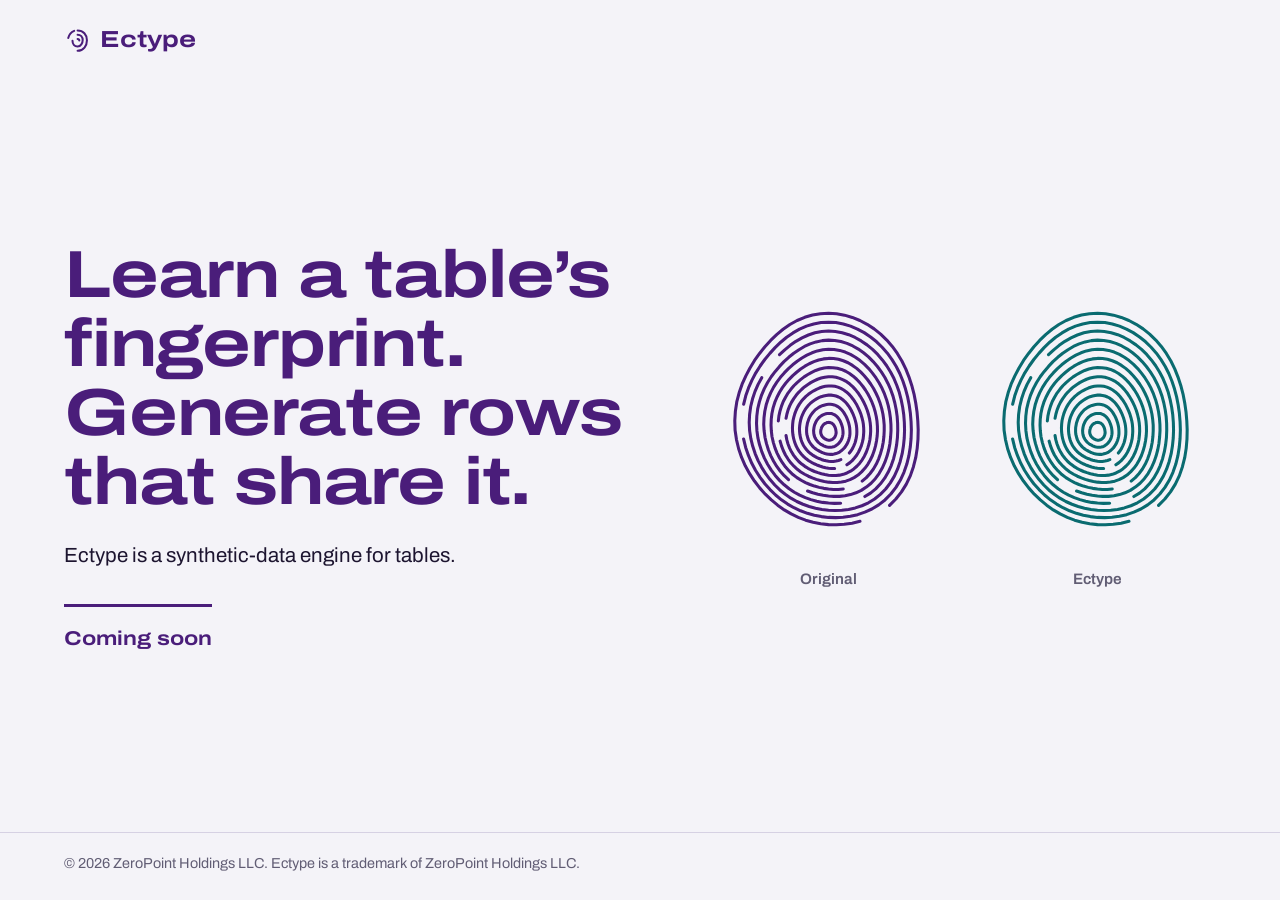
==== index.html @ e7c5e3f9 "Coming-soon page Co-Authored-By: Claude Fable 5.2 <noreply@anthropic.com> Claude-Session: https://cl" ====
<!doctype html>
<html lang="en">
<head>
<meta charset="utf-8">
<meta name="viewport" content="width=device-width, initial-scale=1">
<meta http-equiv="Content-Security-Policy" content="default-src 'none'; style-src 'self'; img-src 'self' data:; font-src 'self'; base-uri 'none'; form-action 'none'; object-src 'none'">
<meta name="referrer" content="no-referrer">
<title>Ectype</title>
<meta name="description" content="Ectype learns a table's statistical fingerprint and generates rows that share it. Coming soon.">
<link rel="icon" href="/favicon.svg" type="image/svg+xml">
<link rel="preload" href="/fonts/archivo-var.woff2" as="font" type="font/woff2" crossorigin>
<link rel="stylesheet" href="/styles.css">
</head>
<body>
<header class="top"><a class="wordmark" href="/" aria-label="Ectype"><svg viewBox="0 0 32 32" aria-hidden="true" focusable="false"><g fill="none" stroke="currentColor" stroke-width="2.4" stroke-linecap="round"><path d="M16 4c6.6 0 11 5 11 11.5S23 28 16 28"/><path d="M16 9c3.6 0 6 2.8 6 6.4S19.8 23 16 23 10 20 10 16.2"/><path d="M16 14c1.2 0 2 .9 2 2"/><path d="M5 13c1-4 3.8-7 7-8.4"/></g></svg>Ectype</a></header>
<main>
  <div class="words">
    <h1>Learn a table&rsquo;s fingerprint. Generate rows that share it.</h1>
    <p class="lead">Ectype is a synthetic-data engine for tables.</p>
    <p class="soon">Coming soon</p>
  </div>
  <div class="pair" aria-hidden="true">
    <figure><svg class="print original" viewBox="0 0 240 260" role="img" aria-label=""><path d="M127.6 130.0 L127.7 130.8 L127.7 131.6 L127.6 132.4 L127.4 133.1 L127.2 133.9 L126.9 134.6 L126.6 135.3 L126.1 136.0 L125.7 136.6 L125.1 137.1 L124.6 137.6 L124.0 138.0 L123.3 138.3 L122.7 138.6 L122.0 138.8 L121.3 138.9 L120.7 138.9 L120.0 138.9 L119.3 138.8 L118.7 138.6 L118.1 138.4 L117.5 138.1 L116.9 137.8 L116.3 137.5 L115.7 137.1 L115.2 136.7 L114.6 136.2 L114.1 135.7 L113.7 135.2 L113.2 134.5 L112.9 133.9 L112.6 133.1 L112.3 132.4 L112.2 131.6 L112.1 130.8 L112.1 130.0 L112.2 129.2 L112.3 128.4 L112.5 127.7 L112.7 126.9 L113.0 126.2 L113.3 125.5 L113.7 124.9 L114.1 124.2 L114.5 123.7 L115.0 123.1 L115.6 122.7 L116.1 122.2 L116.7 121.9 L117.4 121.6 L118.0 121.3 L118.7 121.1 L119.3 121.0 L120.0 120.9 L120.7 120.9 L121.4 121.0 L122.0 121.2 L122.7 121.4 L123.3 121.7 L123.9 122.1 L124.5 122.6 L125.0 123.1 L125.4 123.7 L125.8 124.3 L126.2 125.0 L126.5 125.6 L126.8 126.3 L127.0 127.0 L127.2 127.7 L127.4 128.5 L127.5 129.2 L127.6 130.0 M134.6 129.1 L134.7 130.6 L134.7 132.1 L134.5 133.6 L134.2 135.1 L133.8 136.6 L133.2 138.0 L132.5 139.3 L131.7 140.5 L130.8 141.7 L129.8 142.7 L128.7 143.6 L127.6 144.4 L126.4 145.1 L125.2 145.6 L123.9 145.9 L122.6 146.1 L121.3 146.1 L120.0 146.0 L118.7 145.8 L117.5 145.5 L116.3 145.1 L115.1 144.6 L114.0 144.0 L112.9 143.4 L111.8 142.7 L110.7 141.9 L109.7 141.1 L108.8 140.1 L107.9 139.0 L107.1 137.8 L106.4 136.5 L105.8 135.1 L105.4 133.7 L105.1 132.2 L105.0 130.6 L104.9 129.1 L105.1 127.6 L105.3 126.1 L105.6 124.6 L106.0 123.2 L106.6 121.8 L107.2 120.5 L107.9 119.2 L108.7 118.1 L109.6 117.0 L110.5 116.0 L111.6 115.1 L112.6 114.3 L113.8 113.6 L115.0 113.0 L116.2 112.5 L117.4 112.1 L118.7 111.9 L120.0 111.8 L121.3 111.8 L122.6 111.9 L123.9 112.2 L125.1 112.7 L126.3 113.3 L127.5 114.1 L128.5 115.0 L129.5 116.0 L130.3 117.1 L131.1 118.3 L131.8 119.5 L132.4 120.8 L132.9 122.1 L133.4 123.4 L133.8 124.8 L134.2 126.2 L134.4 127.6 L134.6 129.1 M141.6 128.2 L141.7 130.4 L141.7 132.6 L141.4 134.9 L140.9 137.1 L140.3 139.2 L139.5 141.3 L138.5 143.2 L137.3 145.1 L136.0 146.8 L134.5 148.3 L132.9 149.7 L131.2 150.9 L129.5 151.8 L127.6 152.5 L125.7 153.0 L123.8 153.3 L121.9 153.3 L120.0 153.2 L118.1 152.8 L116.3 152.4 L114.6 151.8 L112.8 151.1 L111.2 150.3 L109.5 149.3 L107.9 148.3 L106.3 147.2 L104.8 145.9 L103.4 144.4 L102.1 142.8 L100.9 141.0 L99.9 139.1 L99.1 137.1 L98.5 134.9 L98.0 132.7 L97.8 130.5 L97.8 128.2 L97.9 126.0 L98.3 123.7 L98.7 121.6 L99.4 119.5 L100.1 117.4 L101.0 115.5 L102.1 113.6 L103.3 111.9 L104.6 110.3 L106.0 108.8 L107.5 107.5 L109.2 106.4 L110.8 105.3 L112.6 104.5 L114.4 103.7 L116.2 103.2 L118.1 102.8 L120.0 102.6 L121.9 102.5 L123.9 102.8 L125.8 103.2 L127.6 103.9 L129.4 104.9 L131.0 106.0 L132.5 107.4 L133.9 108.9 L135.2 110.5 L136.3 112.3 L137.4 114.1 L138.3 115.9 L139.1 117.8 L139.8 119.8 L140.5 121.8 L141.0 123.9 L141.4 126.0 L141.6 128.2 M148.6 127.3 L148.7 130.2 L148.6 133.2 L148.2 136.1 L147.6 139.0 L146.8 141.8 L145.7 144.5 L144.4 147.2 L142.9 149.6 L141.1 151.9 M132.5 158.6 L130.1 159.5 L127.6 160.1 L125.0 160.5 L122.5 160.5 L120.0 160.3 L117.6 159.8 L115.2 159.2 L112.8 158.4 L110.5 157.5 L108.3 156.5 L106.1 155.3 L103.9 154.0 L101.8 152.5 L99.8 150.7 L98.0 148.8 L96.2 146.6 L94.7 144.3 L93.4 141.7 L92.4 139.0 L91.6 136.2 L91.0 133.2 L90.7 130.3 L90.6 127.3 L90.8 124.3 L91.2 121.4 L91.8 118.5 L92.6 115.7 L93.7 113.0 L94.9 110.4 L96.3 108.0 L97.9 105.7 L99.7 103.6 L101.5 101.7 L103.6 100.0 L105.7 98.5 L107.9 97.1 L110.2 95.9 L112.5 94.9 L115.0 94.2 L117.5 93.6 L120.0 93.3 L122.6 93.3 L125.1 93.6 L127.6 94.2 L130.1 95.2 L132.4 96.4 L134.5 98.0 L136.6 99.8 L138.4 101.8 L140.1 104.0 L141.6 106.2 L143.0 108.6 L144.2 111.1 L145.3 113.6 L146.3 116.2 L147.1 118.9 L147.8 121.6 L148.3 124.4 L148.6 127.3 M155.6 126.4 L155.7 130.0 L155.5 133.7 L155.1 137.3 L154.3 140.9 L153.3 144.4 L151.9 147.8 L150.3 151.1 L148.5 154.2 L146.3 157.0 L144.0 159.6 L141.4 161.9 L138.6 163.8 M126.2 167.6 L123.1 167.6 L120.0 167.3 L117.0 166.8 L114.0 166.0 L111.1 165.1 L108.2 164.0 L105.4 162.8 L102.7 161.3 L100.0 159.7 L97.4 157.8 L94.9 155.6 L92.6 153.2 L90.5 150.5 L88.6 147.5 L87.0 144.3 L85.7 140.9 L84.7 137.4 L84.0 133.8 L83.6 130.1 L83.5 126.4 L83.7 122.7 L84.1 119.0 L84.9 115.5 L85.9 112.0 L87.2 108.6 L88.7 105.4 L90.5 102.4 L92.5 99.6 L94.7 97.0 L97.1 94.6 L99.6 92.5 L102.2 90.6 L105.0 88.9 L107.8 87.4 L110.7 86.1 L113.7 85.1 L116.8 84.4 L120.0 84.0 L123.2 84.0 L126.4 84.4 L129.5 85.2 L132.5 86.5 L135.4 88.1 L138.1 90.0 L140.6 92.3 L142.8 94.7 L144.9 97.4 L146.8 100.2 L148.6 103.1 L150.1 106.2 L151.5 109.3 L152.8 112.5 L153.8 115.9 L154.7 119.3 L155.3 122.8 L155.6 126.4 M162.6 125.5 L162.7 129.8 L162.4 134.2 L161.9 138.5 L161.0 142.8 L159.7 147.0 L158.2 151.1 L156.3 155.1 L154.1 158.8 L151.6 162.2 L148.7 165.3 L145.6 168.0 L142.3 170.3 L138.7 172.1 L135.0 173.5 L131.2 174.3 L127.5 174.7 L123.7 174.7 L120.0 174.4 L116.4 173.7 L112.8 172.9 L109.3 171.8 L105.9 170.6 L102.5 169.1 L99.2 167.4 L96.0 165.4 L92.9 163.1 L89.9 160.5 L87.2 157.5 L84.7 154.3 L82.5 150.7 L80.6 146.9 L79.0 142.8 L77.8 138.6 L77.0 134.3 M77.0 116.7 L77.9 112.4 L79.1 108.2 L80.7 104.2 L82.6 100.4 L84.8 96.8 L87.2 93.5 L89.8 90.4 L92.7 87.6 L95.6 85.0 L98.8 82.7 L102.0 80.6 L105.4 78.8 L108.9 77.2 L112.5 76.0 L116.2 75.2 L120.0 74.7 L123.8 74.7 L127.6 75.2 L131.3 76.3 L134.9 77.8 L138.4 79.7 L141.6 82.1 L144.5 84.7 L147.3 87.7 L149.8 90.8 L152.1 94.2 L154.2 97.7 L156.1 101.3 L157.8 105.0 L159.3 108.9 L160.5 112.9 L161.5 117.0 L162.2 121.2 L162.6 125.5 M169.5 124.6 L169.6 129.6 L169.3 134.7 L168.6 139.7 L167.6 144.7 L166.2 149.7 L164.5 154.4 L162.3 159.0 L159.8 163.4 L156.8 167.4 L153.5 171.0 L149.9 174.2 L145.9 176.8 L141.8 178.9 L137.5 180.4 L133.1 181.3 L128.7 181.7 L124.3 181.7 L120.0 181.4 L115.8 180.7 L111.6 179.8 L107.6 178.6 L103.6 177.1 L99.6 175.4 L95.8 173.4 L92.0 171.1 L88.4 168.4 L85.0 165.3 L81.8 161.8 L79.0 158.0 L76.4 153.9 L74.2 149.4 L72.4 144.7 L71.0 139.9 M69.2 119.4 L69.8 114.3 L70.9 109.3 L72.4 104.4 L74.2 99.8 L76.5 95.4 L79.0 91.2 L81.9 87.4 L84.9 83.8 L88.2 80.6 L91.7 77.6 L95.3 74.8 L99.1 72.4 L103.0 70.2 L107.0 68.3 L111.2 66.9 L115.6 65.9 L120.0 65.4 L124.5 65.5 L128.9 66.1 L133.2 67.3 L137.4 69.1 L141.3 71.4 L145.0 74.1 L148.5 77.2 L151.7 80.6 L154.7 84.3 L157.4 88.1 L159.9 92.1 L162.1 96.3 L164.1 100.7 L165.8 105.2 L167.2 109.9 L168.3 114.7 L169.1 119.6 L169.5 124.6 M176.4 123.7 L176.4 129.4 L176.1 135.2 L175.4 141.0 L174.3 146.7 L172.7 152.3 L170.8 157.8 L168.4 163.1 L165.5 168.1 L162.1 172.6 L158.3 176.8 L154.1 180.3 M134.9 188.3 L129.9 188.8 L124.9 188.8 L120.0 188.4 L115.2 187.7 L110.5 186.7 L105.8 185.4 L101.2 183.8 L96.7 181.8 L92.3 179.5 L88.0 176.8 L83.9 173.7 L80.1 170.1 L76.5 166.1 L73.3 161.7 L70.4 157.0 L67.9 152.0 L65.8 146.7 L64.1 141.1 L62.8 135.4 L62.1 129.6 L61.8 123.7 L62.0 117.8 L62.7 111.9 L63.9 106.2 L65.6 100.7 L67.8 95.4 L70.4 90.4 L73.3 85.7 L76.6 81.3 L80.1 77.3 L83.8 73.5 L87.7 70.1 L91.8 66.9 L96.1 64.0 L100.5 61.5 L105.2 59.4 L110.0 57.7 L115.0 56.6 L120.0 56.1 L125.1 56.2 L130.1 57.0 L135.0 58.5 L139.8 60.5 L144.3 63.2 L148.5 66.2 L152.5 69.7 L156.2 73.6 L159.6 77.7 L162.7 82.0 L165.6 86.6 L168.1 91.4 L170.4 96.4 L172.3 101.6 L173.9 106.9 L175.1 112.4 L175.9 118.0 L176.4 123.7 M183.2 122.8 L183.3 129.2 L182.9 135.7 L182.2 142.2 L181.0 148.6 L179.3 155.0 L177.1 161.2 L174.4 167.1 L171.2 172.7 L167.4 177.9 L163.1 182.5 L158.3 186.4 L153.2 189.7 L147.8 192.2 L142.3 194.0 L136.7 195.2 L131.1 195.8 L125.5 195.8 L120.0 195.5 L114.6 194.7 L109.3 193.7 L104.0 192.2 L98.8 190.4 M79.5 178.9 L75.2 174.9 L71.2 170.4 L67.6 165.5 L64.4 160.2 L61.5 154.5 L59.1 148.6 L57.2 142.4 L55.7 136.0 L54.8 129.4 L54.4 122.8 L54.7 116.2 L55.5 109.6 L56.9 103.1 L58.9 96.9 L61.4 91.0 L64.3 85.4 L67.7 80.2 L71.3 75.3 L75.2 70.8 L79.4 66.5 L83.7 62.6 L88.3 59.0 L93.1 55.7 L98.1 52.8 L103.3 50.4 L108.7 48.5 L114.3 47.3 L120.0 46.8 L125.7 47.0 L131.3 48.0 L136.9 49.7 L142.2 52.0 L147.2 54.9 L152.0 58.3 L156.5 62.2 L160.7 66.4 L164.5 71.0 L168.1 75.9 L171.3 81.0 L174.2 86.4 L176.7 92.1 L178.8 97.9 L180.5 103.9 L181.8 110.1 L182.7 116.4 L183.2 122.8 M190.0 121.9 L190.1 129.0 L189.8 136.2 L189.0 143.4 L187.7 150.6 L185.9 157.7 L183.5 164.6 L180.5 171.2 L176.9 177.4 L172.6 183.1 L167.8 188.2 L162.5 192.5 L156.8 196.0 M132.3 202.8 L126.1 202.9 L120.0 202.6 L114.0 201.9 L108.1 200.7 L102.2 199.1 L96.5 197.1 L90.8 194.6 L85.4 191.6 L80.1 188.1 L75.1 184.1 L70.4 179.6 L66.0 174.6 L62.0 169.2 L58.3 163.3 L55.1 157.1 L52.4 150.5 L50.2 143.6 L48.5 136.6 L47.5 129.3 L47.1 121.9 L47.4 114.5 L48.3 107.2 L50.0 100.1 L52.2 93.2 L55.0 86.7 L58.3 80.5 L62.0 74.7 L66.1 69.3 L70.4 64.2 L74.9 59.4 L79.7 55.0 L84.8 50.9 L90.1 47.3 L95.6 44.0 L101.4 41.4 L107.5 39.4 L113.7 38.1 L120.0 37.6 L126.3 37.9 L132.6 39.0 L138.7 40.9 L144.6 43.5 L150.2 46.7 L155.5 50.4 L160.5 54.6 L165.2 59.3 L169.5 64.3 L173.5 69.7 L177.1 75.4 L180.2 81.5 L183.0 87.8 L185.3 94.3 L187.1 101.0 L188.5 107.9 L189.5 114.8 L190.0 121.9 M196.8 121.0 L197.0 128.8 L196.7 136.7 L195.9 144.6 L194.6 152.6 L192.6 160.4 L190.0 168.0 L186.7 175.3 L182.6 182.1 L177.9 188.3 L172.5 193.8 L166.7 198.5 L160.4 202.3 L153.8 205.3 L147.1 207.5 L140.3 209.0 L133.5 209.8 L126.7 210.1 L120.0 209.8 L113.4 209.0 L106.8 207.8 L100.4 206.0 L94.1 203.8 L87.9 201.0 L81.9 197.6 L76.2 193.7 L70.7 189.3 L65.6 184.3 L60.8 178.8 L56.3 172.8 L52.3 166.4 L48.7 159.6 L45.7 152.5 L43.2 144.9 L41.3 137.1 L40.1 129.1 L39.7 121.0 L40.1 112.9 L41.2 104.8 L43.1 97.0 L45.6 89.5 L48.7 82.4 L52.4 75.6 M70.4 52.3 L75.7 47.4 L81.2 42.9 L87.0 38.8 L93.2 35.3 L99.6 32.4 L106.2 30.2 L113.1 28.9 L120.0 28.4 L126.9 28.8 L133.8 30.1 L140.5 32.1 L146.9 34.9 L153.1 38.4 L159.0 42.4 L164.6 47.0 L169.8 52.1 L174.5 57.6 L178.9 63.5 L182.8 69.8 L186.3 76.5 L189.2 83.5 L191.7 90.7 L193.6 98.1 L195.1 105.6 L196.2 113.2 L196.8 121.0 M203.6 120.1 L203.9 128.6 L203.6 137.2 L202.8 145.9 L201.4 154.6 L199.3 163.1 L196.4 171.4 L192.8 179.3 L188.3 186.7 L183.1 193.4 L177.2 199.4 L170.8 204.4 L163.9 208.6 L156.8 211.8 L149.5 214.3 L142.1 215.9 L134.7 216.9 L127.3 217.3 L120.0 217.1 L112.8 216.3 L105.6 214.9 L98.6 213.0 L91.7 210.4 L85.0 207.3 L78.6 203.6 L72.3 199.3 L66.4 194.4 L60.8 188.9 L55.5 183.0 L50.7 176.5 L46.2 169.6 L42.3 162.3 L38.9 154.4 L36.1 146.2 L34.0 137.7 M34.1 102.5 L36.2 94.0 L39.1 85.8 L42.5 78.1 L46.4 70.7 L50.8 63.8 L55.5 57.2 L60.6 51.0 L65.9 45.2 L71.6 39.7 L77.6 34.7 L84.0 30.3 L90.7 26.5 L97.7 23.4 L105.0 21.2 L112.5 19.8 L120.0 19.4 L127.5 19.8 L135.0 21.2 L142.3 23.4 L149.3 26.4 L156.1 30.0 L162.6 34.4 L168.7 39.3 L174.3 44.8 L179.6 50.8 L184.3 57.3 L188.6 64.3 L192.3 71.6 L195.4 79.2 L198.0 87.1 L200.1 95.1 L201.7 103.3 L202.9 111.7 L203.6 120.1 M210.4 119.2 L210.8 128.4 L210.6 137.8 L209.8 147.2 L208.3 156.6 L206.0 165.8 L202.9 174.8 L198.8 183.4 L193.9 191.3 L188.2 198.5 L181.8 204.9 M151.9 221.1 L143.9 223.0 L135.9 224.1 L127.9 224.6 L120.0 224.4 L112.1 223.5 L104.4 222.0 L96.8 219.9 L89.4 217.0 L82.2 213.6 L75.2 209.5 L68.5 204.7 L62.1 199.4 L56.0 193.6 L50.3 187.2 L45.0 180.3 L40.1 172.8 L35.7 164.9 L32.0 156.4 L29.0 147.6 L26.8 138.3 L25.4 128.8 L25.1 119.2 L25.7 109.6 L27.1 100.2 L29.5 91.0 L32.5 82.2 L36.3 73.8 L40.5 65.8 L45.1 58.2 L50.2 51.1 L55.6 44.3 L61.4 37.9 L67.5 32.0 L74.0 26.6 L80.9 21.8 L88.2 17.7 L95.9 14.5 L103.8 12.2 L111.8 10.8 L120.0 10.3 L128.2 10.9 L136.2 12.3 L144.1 14.6 L151.8 17.7 L159.1 21.6 L166.2 26.2 L172.8 31.5 L179.0 37.5 L184.6 44.0 L189.7 51.1 L194.3 58.7 L198.2 66.7 L201.5 75.0 L204.3 83.5 L206.6 92.2 L208.3 101.1 L209.6 110.1 L210.4 119.2" fill="none" stroke="currentColor" stroke-width="3.1" stroke-linecap="round" stroke-linejoin="round"/></svg><figcaption>Original</figcaption></figure>
    <figure><svg class="print ectype" viewBox="0 0 240 260" role="img" aria-label=""><path d="M127.6 130.0 L127.7 130.8 L127.7 131.6 L127.6 132.4 L127.4 133.1 L127.2 133.9 L126.9 134.6 L126.6 135.3 L126.1 136.0 L125.7 136.6 L125.1 137.1 L124.6 137.6 L124.0 138.0 L123.3 138.3 L122.7 138.6 L122.0 138.8 L121.3 138.9 L120.7 138.9 L120.0 138.9 L119.3 138.8 L118.7 138.6 L118.1 138.4 L117.5 138.1 L116.9 137.8 L116.3 137.5 L115.7 137.1 L115.2 136.7 L114.6 136.2 L114.1 135.7 L113.7 135.2 L113.2 134.5 L112.9 133.9 L112.6 133.1 L112.3 132.4 L112.2 131.6 L112.1 130.8 L112.1 130.0 L112.2 129.2 L112.3 128.4 L112.5 127.7 L112.7 126.9 L113.0 126.2 L113.3 125.5 L113.7 124.9 L114.1 124.2 L114.5 123.7 L115.0 123.1 L115.6 122.7 L116.1 122.2 L116.7 121.9 L117.4 121.6 L118.0 121.3 L118.7 121.1 L119.3 121.0 L120.0 120.9 L120.7 120.9 L121.4 121.0 L122.0 121.2 L122.7 121.4 L123.3 121.7 L123.9 122.1 L124.5 122.6 L125.0 123.1 L125.4 123.7 L125.8 124.3 L126.2 125.0 L126.5 125.6 L126.8 126.3 L127.0 127.0 L127.2 127.7 L127.4 128.5 L127.5 129.2 L127.6 130.0 M134.6 129.1 L134.7 130.6 L134.7 132.1 L134.5 133.6 L134.2 135.1 L133.8 136.6 L133.2 138.0 L132.5 139.3 L131.7 140.5 L130.8 141.7 L129.8 142.7 L128.7 143.6 L127.6 144.4 L126.4 145.1 L125.2 145.6 L123.9 145.9 L122.6 146.1 L121.3 146.1 L120.0 146.0 L118.7 145.8 L117.5 145.5 L116.3 145.1 L115.1 144.6 L114.0 144.0 L112.9 143.4 L111.8 142.7 L110.7 141.9 L109.7 141.1 L108.8 140.1 L107.9 139.0 L107.1 137.8 L106.4 136.5 L105.8 135.1 L105.4 133.7 L105.1 132.2 L105.0 130.6 L104.9 129.1 L105.1 127.6 L105.3 126.1 L105.6 124.6 L106.0 123.2 L106.6 121.8 L107.2 120.5 L107.9 119.2 L108.7 118.1 L109.6 117.0 L110.5 116.0 L111.6 115.1 L112.6 114.3 L113.8 113.6 L115.0 113.0 L116.2 112.5 L117.4 112.1 L118.7 111.9 L120.0 111.8 L121.3 111.8 L122.6 111.9 L123.9 112.2 L125.1 112.7 L126.3 113.3 L127.5 114.1 L128.5 115.0 L129.5 116.0 L130.3 117.1 L131.1 118.3 L131.8 119.5 L132.4 120.8 L132.9 122.1 L133.4 123.4 L133.8 124.8 L134.2 126.2 L134.4 127.6 L134.6 129.1 M141.6 128.2 L141.7 130.4 L141.7 132.6 L141.4 134.9 L140.9 137.1 L140.3 139.2 L139.5 141.3 L138.5 143.2 L137.3 145.1 L136.0 146.8 L134.5 148.3 L132.9 149.7 L131.2 150.9 L129.5 151.8 L127.6 152.5 L125.7 153.0 L123.8 153.3 L121.9 153.3 L120.0 153.2 L118.1 152.8 L116.3 152.4 L114.6 151.8 L112.8 151.1 L111.2 150.3 L109.5 149.3 L107.9 148.3 L106.3 147.2 L104.8 145.9 L103.4 144.4 L102.1 142.8 L100.9 141.0 L99.9 139.1 L99.1 137.1 L98.5 134.9 L98.0 132.7 L97.8 130.5 L97.8 128.2 L97.9 126.0 L98.3 123.7 L98.7 121.6 L99.4 119.5 L100.1 117.4 L101.0 115.5 L102.1 113.6 L103.3 111.9 L104.6 110.3 L106.0 108.8 L107.5 107.5 L109.2 106.4 L110.8 105.3 L112.6 104.5 L114.4 103.7 L116.2 103.2 L118.1 102.8 L120.0 102.6 L121.9 102.5 L123.9 102.8 L125.8 103.2 L127.6 103.9 L129.4 104.9 L131.0 106.0 L132.5 107.4 L133.9 108.9 L135.2 110.5 L136.3 112.3 L137.4 114.1 L138.3 115.9 L139.1 117.8 L139.8 119.8 L140.5 121.8 L141.0 123.9 L141.4 126.0 L141.6 128.2 M148.6 127.3 L148.7 130.2 L148.6 133.2 L148.2 136.1 L147.6 139.0 L146.8 141.8 L145.7 144.5 L144.4 147.2 L142.9 149.6 L141.1 151.9 M132.5 158.6 L130.1 159.5 L127.6 160.1 L125.0 160.5 L122.5 160.5 L120.0 160.3 L117.6 159.8 L115.2 159.2 L112.8 158.4 L110.5 157.5 L108.3 156.5 L106.1 155.3 L103.9 154.0 L101.8 152.5 L99.8 150.7 L98.0 148.8 L96.2 146.6 L94.7 144.3 L93.4 141.7 L92.4 139.0 L91.6 136.2 L91.0 133.2 L90.7 130.3 L90.6 127.3 L90.8 124.3 L91.2 121.4 L91.8 118.5 L92.6 115.7 L93.7 113.0 L94.9 110.4 L96.3 108.0 L97.9 105.7 L99.7 103.6 L101.5 101.7 L103.6 100.0 L105.7 98.5 L107.9 97.1 L110.2 95.9 L112.5 94.9 L115.0 94.2 L117.5 93.6 L120.0 93.3 L122.6 93.3 L125.1 93.6 L127.6 94.2 L130.1 95.2 L132.4 96.4 L134.5 98.0 L136.6 99.8 L138.4 101.8 L140.1 104.0 L141.6 106.2 L143.0 108.6 L144.2 111.1 L145.3 113.6 L146.3 116.2 L147.1 118.9 L147.8 121.6 L148.3 124.4 L148.6 127.3 M155.6 126.4 L155.7 130.0 L155.5 133.7 L155.1 137.3 L154.3 140.9 L153.3 144.4 L151.9 147.8 L150.3 151.1 L148.5 154.2 L146.3 157.0 L144.0 159.6 L141.4 161.9 L138.6 163.8 M126.2 167.6 L123.1 167.6 L120.0 167.3 L117.0 166.8 L114.0 166.0 L111.1 165.1 L108.2 164.0 L105.4 162.8 L102.7 161.3 L100.0 159.7 L97.4 157.8 L94.9 155.6 L92.6 153.2 L90.5 150.5 L88.6 147.5 L87.0 144.3 L85.7 140.9 L84.7 137.4 L84.0 133.8 L83.6 130.1 L83.5 126.4 L83.7 122.7 L84.1 119.0 L84.9 115.5 L85.9 112.0 L87.2 108.6 L88.7 105.4 L90.5 102.4 L92.5 99.6 L94.7 97.0 L97.1 94.6 L99.6 92.5 L102.2 90.6 L105.0 88.9 L107.8 87.4 L110.7 86.1 L113.7 85.1 L116.8 84.4 L120.0 84.0 L123.2 84.0 L126.4 84.4 L129.5 85.2 L132.5 86.5 L135.4 88.1 L138.1 90.0 L140.6 92.3 L142.8 94.7 L144.9 97.4 L146.8 100.2 L148.6 103.1 L150.1 106.2 L151.5 109.3 L152.8 112.5 L153.8 115.9 L154.7 119.3 L155.3 122.8 L155.6 126.4 M162.6 125.5 L162.7 129.8 L162.4 134.2 L161.9 138.5 L161.0 142.8 L159.7 147.0 L158.2 151.1 L156.3 155.1 L154.1 158.8 L151.6 162.2 L148.7 165.3 L145.6 168.0 L142.3 170.3 L138.7 172.1 L135.0 173.5 L131.2 174.3 L127.5 174.7 L123.7 174.7 L120.0 174.4 L116.4 173.7 L112.8 172.9 L109.3 171.8 L105.9 170.6 L102.5 169.1 L99.2 167.4 L96.0 165.4 L92.9 163.1 L89.9 160.5 L87.2 157.5 L84.7 154.3 L82.5 150.7 L80.6 146.9 L79.0 142.8 L77.8 138.6 L77.0 134.3 M77.0 116.7 L77.9 112.4 L79.1 108.2 L80.7 104.2 L82.6 100.4 L84.8 96.8 L87.2 93.5 L89.8 90.4 L92.7 87.6 L95.6 85.0 L98.8 82.7 L102.0 80.6 L105.4 78.8 L108.9 77.2 L112.5 76.0 L116.2 75.2 L120.0 74.7 L123.8 74.7 L127.6 75.2 L131.3 76.3 L134.9 77.8 L138.4 79.7 L141.6 82.1 L144.5 84.7 L147.3 87.7 L149.8 90.8 L152.1 94.2 L154.2 97.7 L156.1 101.3 L157.8 105.0 L159.3 108.9 L160.5 112.9 L161.5 117.0 L162.2 121.2 L162.6 125.5 M169.5 124.6 L169.6 129.6 L169.3 134.7 L168.6 139.7 L167.6 144.7 L166.2 149.7 L164.5 154.4 L162.3 159.0 L159.8 163.4 L156.8 167.4 L153.5 171.0 L149.9 174.2 L145.9 176.8 L141.8 178.9 L137.5 180.4 L133.1 181.3 L128.7 181.7 L124.3 181.7 L120.0 181.4 L115.8 180.7 L111.6 179.8 L107.6 178.6 L103.6 177.1 L99.6 175.4 L95.8 173.4 L92.0 171.1 L88.4 168.4 L85.0 165.3 L81.8 161.8 L79.0 158.0 L76.4 153.9 L74.2 149.4 L72.4 144.7 L71.0 139.9 M69.2 119.4 L69.8 114.3 L70.9 109.3 L72.4 104.4 L74.2 99.8 L76.5 95.4 L79.0 91.2 L81.9 87.4 L84.9 83.8 L88.2 80.6 L91.7 77.6 L95.3 74.8 L99.1 72.4 L103.0 70.2 L107.0 68.3 L111.2 66.9 L115.6 65.9 L120.0 65.4 L124.5 65.5 L128.9 66.1 L133.2 67.3 L137.4 69.1 L141.3 71.4 L145.0 74.1 L148.5 77.2 L151.7 80.6 L154.7 84.3 L157.4 88.1 L159.9 92.1 L162.1 96.3 L164.1 100.7 L165.8 105.2 L167.2 109.9 L168.3 114.7 L169.1 119.6 L169.5 124.6 M176.4 123.7 L176.4 129.4 L176.1 135.2 L175.4 141.0 L174.3 146.7 L172.7 152.3 L170.8 157.8 L168.4 163.1 L165.5 168.1 L162.1 172.6 L158.3 176.8 L154.1 180.3 M134.9 188.3 L129.9 188.8 L124.9 188.8 L120.0 188.4 L115.2 187.7 L110.5 186.7 L105.8 185.4 L101.2 183.8 L96.7 181.8 L92.3 179.5 L88.0 176.8 L83.9 173.7 L80.1 170.1 L76.5 166.1 L73.3 161.7 L70.4 157.0 L67.9 152.0 L65.8 146.7 L64.1 141.1 L62.8 135.4 L62.1 129.6 L61.8 123.7 L62.0 117.8 L62.7 111.9 L63.9 106.2 L65.6 100.7 L67.8 95.4 L70.4 90.4 L73.3 85.7 L76.6 81.3 L80.1 77.3 L83.8 73.5 L87.7 70.1 L91.8 66.9 L96.1 64.0 L100.5 61.5 L105.2 59.4 L110.0 57.7 L115.0 56.6 L120.0 56.1 L125.1 56.2 L130.1 57.0 L135.0 58.5 L139.8 60.5 L144.3 63.2 L148.5 66.2 L152.5 69.7 L156.2 73.6 L159.6 77.7 L162.7 82.0 L165.6 86.6 L168.1 91.4 L170.4 96.4 L172.3 101.6 L173.9 106.9 L175.1 112.4 L175.9 118.0 L176.4 123.7 M183.2 122.8 L183.3 129.2 L182.9 135.7 L182.2 142.2 L181.0 148.6 L179.3 155.0 L177.1 161.2 L174.4 167.1 L171.2 172.7 L167.4 177.9 L163.1 182.5 L158.3 186.4 L153.2 189.7 L147.8 192.2 L142.3 194.0 L136.7 195.2 L131.1 195.8 L125.5 195.8 L120.0 195.5 L114.6 194.7 L109.3 193.7 L104.0 192.2 L98.8 190.4 M79.5 178.9 L75.2 174.9 L71.2 170.4 L67.6 165.5 L64.4 160.2 L61.5 154.5 L59.1 148.6 L57.2 142.4 L55.7 136.0 L54.8 129.4 L54.4 122.8 L54.7 116.2 L55.5 109.6 L56.9 103.1 L58.9 96.9 L61.4 91.0 L64.3 85.4 L67.7 80.2 L71.3 75.3 L75.2 70.8 L79.4 66.5 L83.7 62.6 L88.3 59.0 L93.1 55.7 L98.1 52.8 L103.3 50.4 L108.7 48.5 L114.3 47.3 L120.0 46.8 L125.7 47.0 L131.3 48.0 L136.9 49.7 L142.2 52.0 L147.2 54.9 L152.0 58.3 L156.5 62.2 L160.7 66.4 L164.5 71.0 L168.1 75.9 L171.3 81.0 L174.2 86.4 L176.7 92.1 L178.8 97.9 L180.5 103.9 L181.8 110.1 L182.7 116.4 L183.2 122.8 M190.0 121.9 L190.1 129.0 L189.8 136.2 L189.0 143.4 L187.7 150.6 L185.9 157.7 L183.5 164.6 L180.5 171.2 L176.9 177.4 L172.6 183.1 L167.8 188.2 L162.5 192.5 L156.8 196.0 M132.3 202.8 L126.1 202.9 L120.0 202.6 L114.0 201.9 L108.1 200.7 L102.2 199.1 L96.5 197.1 L90.8 194.6 L85.4 191.6 L80.1 188.1 L75.1 184.1 L70.4 179.6 L66.0 174.6 L62.0 169.2 L58.3 163.3 L55.1 157.1 L52.4 150.5 L50.2 143.6 L48.5 136.6 L47.5 129.3 L47.1 121.9 L47.4 114.5 L48.3 107.2 L50.0 100.1 L52.2 93.2 L55.0 86.7 L58.3 80.5 L62.0 74.7 L66.1 69.3 L70.4 64.2 L74.9 59.4 L79.7 55.0 L84.8 50.9 L90.1 47.3 L95.6 44.0 L101.4 41.4 L107.5 39.4 L113.7 38.1 L120.0 37.6 L126.3 37.9 L132.6 39.0 L138.7 40.9 L144.6 43.5 L150.2 46.7 L155.5 50.4 L160.5 54.6 L165.2 59.3 L169.5 64.3 L173.5 69.7 L177.1 75.4 L180.2 81.5 L183.0 87.8 L185.3 94.3 L187.1 101.0 L188.5 107.9 L189.5 114.8 L190.0 121.9 M196.8 121.0 L197.0 128.8 L196.7 136.7 L195.9 144.6 L194.6 152.6 L192.6 160.4 L190.0 168.0 L186.7 175.3 L182.6 182.1 L177.9 188.3 L172.5 193.8 L166.7 198.5 L160.4 202.3 L153.8 205.3 L147.1 207.5 L140.3 209.0 L133.5 209.8 L126.7 210.1 L120.0 209.8 L113.4 209.0 L106.8 207.8 L100.4 206.0 L94.1 203.8 L87.9 201.0 L81.9 197.6 L76.2 193.7 L70.7 189.3 L65.6 184.3 L60.8 178.8 L56.3 172.8 L52.3 166.4 L48.7 159.6 L45.7 152.5 L43.2 144.9 L41.3 137.1 L40.1 129.1 L39.7 121.0 L40.1 112.9 L41.2 104.8 L43.1 97.0 L45.6 89.5 L48.7 82.4 L52.4 75.6 M70.4 52.3 L75.7 47.4 L81.2 42.9 L87.0 38.8 L93.2 35.3 L99.6 32.4 L106.2 30.2 L113.1 28.9 L120.0 28.4 L126.9 28.8 L133.8 30.1 L140.5 32.1 L146.9 34.9 L153.1 38.4 L159.0 42.4 L164.6 47.0 L169.8 52.1 L174.5 57.6 L178.9 63.5 L182.8 69.8 L186.3 76.5 L189.2 83.5 L191.7 90.7 L193.6 98.1 L195.1 105.6 L196.2 113.2 L196.8 121.0 M203.6 120.1 L203.9 128.6 L203.6 137.2 L202.8 145.9 L201.4 154.6 L199.3 163.1 L196.4 171.4 L192.8 179.3 L188.3 186.7 L183.1 193.4 L177.2 199.4 L170.8 204.4 L163.9 208.6 L156.8 211.8 L149.5 214.3 L142.1 215.9 L134.7 216.9 L127.3 217.3 L120.0 217.1 L112.8 216.3 L105.6 214.9 L98.6 213.0 L91.7 210.4 L85.0 207.3 L78.6 203.6 L72.3 199.3 L66.4 194.4 L60.8 188.9 L55.5 183.0 L50.7 176.5 L46.2 169.6 L42.3 162.3 L38.9 154.4 L36.1 146.2 L34.0 137.7 M34.1 102.5 L36.2 94.0 L39.1 85.8 L42.5 78.1 L46.4 70.7 L50.8 63.8 L55.5 57.2 L60.6 51.0 L65.9 45.2 L71.6 39.7 L77.6 34.7 L84.0 30.3 L90.7 26.5 L97.7 23.4 L105.0 21.2 L112.5 19.8 L120.0 19.4 L127.5 19.8 L135.0 21.2 L142.3 23.4 L149.3 26.4 L156.1 30.0 L162.6 34.4 L168.7 39.3 L174.3 44.8 L179.6 50.8 L184.3 57.3 L188.6 64.3 L192.3 71.6 L195.4 79.2 L198.0 87.1 L200.1 95.1 L201.7 103.3 L202.9 111.7 L203.6 120.1 M210.4 119.2 L210.8 128.4 L210.6 137.8 L209.8 147.2 L208.3 156.6 L206.0 165.8 L202.9 174.8 L198.8 183.4 L193.9 191.3 L188.2 198.5 L181.8 204.9 M151.9 221.1 L143.9 223.0 L135.9 224.1 L127.9 224.6 L120.0 224.4 L112.1 223.5 L104.4 222.0 L96.8 219.9 L89.4 217.0 L82.2 213.6 L75.2 209.5 L68.5 204.7 L62.1 199.4 L56.0 193.6 L50.3 187.2 L45.0 180.3 L40.1 172.8 L35.7 164.9 L32.0 156.4 L29.0 147.6 L26.8 138.3 L25.4 128.8 L25.1 119.2 L25.7 109.6 L27.1 100.2 L29.5 91.0 L32.5 82.2 L36.3 73.8 L40.5 65.8 L45.1 58.2 L50.2 51.1 L55.6 44.3 L61.4 37.9 L67.5 32.0 L74.0 26.6 L80.9 21.8 L88.2 17.7 L95.9 14.5 L103.8 12.2 L111.8 10.8 L120.0 10.3 L128.2 10.9 L136.2 12.3 L144.1 14.6 L151.8 17.7 L159.1 21.6 L166.2 26.2 L172.8 31.5 L179.0 37.5 L184.6 44.0 L189.7 51.1 L194.3 58.7 L198.2 66.7 L201.5 75.0 L204.3 83.5 L206.6 92.2 L208.3 101.1 L209.6 110.1 L210.4 119.2" fill="none" stroke="currentColor" stroke-width="3.1" stroke-linecap="round" stroke-linejoin="round"/></svg><figcaption>Ectype</figcaption></figure>
  </div>
</main>
<footer><p>&copy; 2026 ZeroPoint Holdings LLC. Ectype is a trademark of ZeroPoint Holdings LLC.</p></footer>
</body>
</html>
---- styles.css ----
@font-face {
  font-family: "Archivo";
  src: url("fonts/archivo-var.woff2") format("woff2");
  font-weight: 100 900;
  font-stretch: 62% 125%;
  font-display: swap;
}
:root {
  --blotter: #f4f3f8; --ink: #1d1530; --ninhydrin: #4a1d7a; --teal: #0a6b70; --graphite: #615d74;
  --rose: #b4235a; --rule: #d6d1e3;
  --font: "Archivo", "Bahnschrift", "Segoe UI", system-ui, -apple-system, sans-serif;
  --gutter: clamp(1rem, 5vw, 4rem);
}
*, *::before, *::after { box-sizing: border-box; }
html { -webkit-text-size-adjust: 100%; }
body {
  margin: 0; min-height: 100vh; display: flex; flex-direction: column;
  background: var(--blotter); color: var(--ink); font-family: var(--font);
  font-size: 1.0625rem; line-height: 1.55;
}
.top { padding: 1.4rem var(--gutter) 0; }
.wordmark {
  display: inline-flex; align-items: center; gap: 0.55rem; color: var(--ninhydrin);
  text-decoration: none; font-weight: 700; font-stretch: 122%; font-size: 1.45rem; letter-spacing: -0.01em;
}
.wordmark svg { width: 1.7rem; height: 1.7rem; }
:focus-visible { outline: 3px solid var(--rose); outline-offset: 3px; border-radius: 2px; }
main {
  flex: 1; display: grid; grid-template-columns: minmax(0, 1.15fr) minmax(0, 1fr);
  align-items: center; gap: clamp(1.5rem, 5vw, 4rem);
  padding: clamp(2rem, 6vw, 4.5rem) var(--gutter); max-width: 1320px; width: 100%; margin: 0 auto;
}
h1 {
  margin: 0; color: var(--ninhydrin); font-weight: 680; font-stretch: 122%;
  font-size: clamp(2.1rem, 5.2vw, 4.3rem); line-height: 1.04; letter-spacing: -0.018em; text-wrap: balance;
}
.lead { margin: 1.4rem 0 0; max-width: 34ch; font-size: clamp(1.1rem, 1.6vw, 1.3rem); color: var(--ink); }
.soon {
  margin: 2rem 0 0; padding-top: 1rem; border-top: 3px solid var(--ninhydrin); display: inline-block;
  color: var(--ninhydrin); font-weight: 680; font-stretch: 118%; font-size: 1.25rem;
}
.pair { display: grid; grid-template-columns: 1fr 1fr; gap: clamp(0.75rem, 3vw, 2rem); }
figure { margin: 0; text-align: center; }
.print { width: 100%; height: auto; display: block; }
.original { color: var(--ninhydrin); }
.ectype { color: var(--teal); }
figcaption { margin-top: 0.5rem; font-weight: 620; font-size: 0.95rem; color: var(--graphite); }
footer { padding: 1.2rem var(--gutter) 1.6rem; border-top: 1px solid var(--rule); }
footer p { margin: 0; font-size: 0.9rem; color: var(--graphite); }
@media (max-width: 760px) {
  main { grid-template-columns: 1fr; }
  .pair { max-width: 26rem; }
}
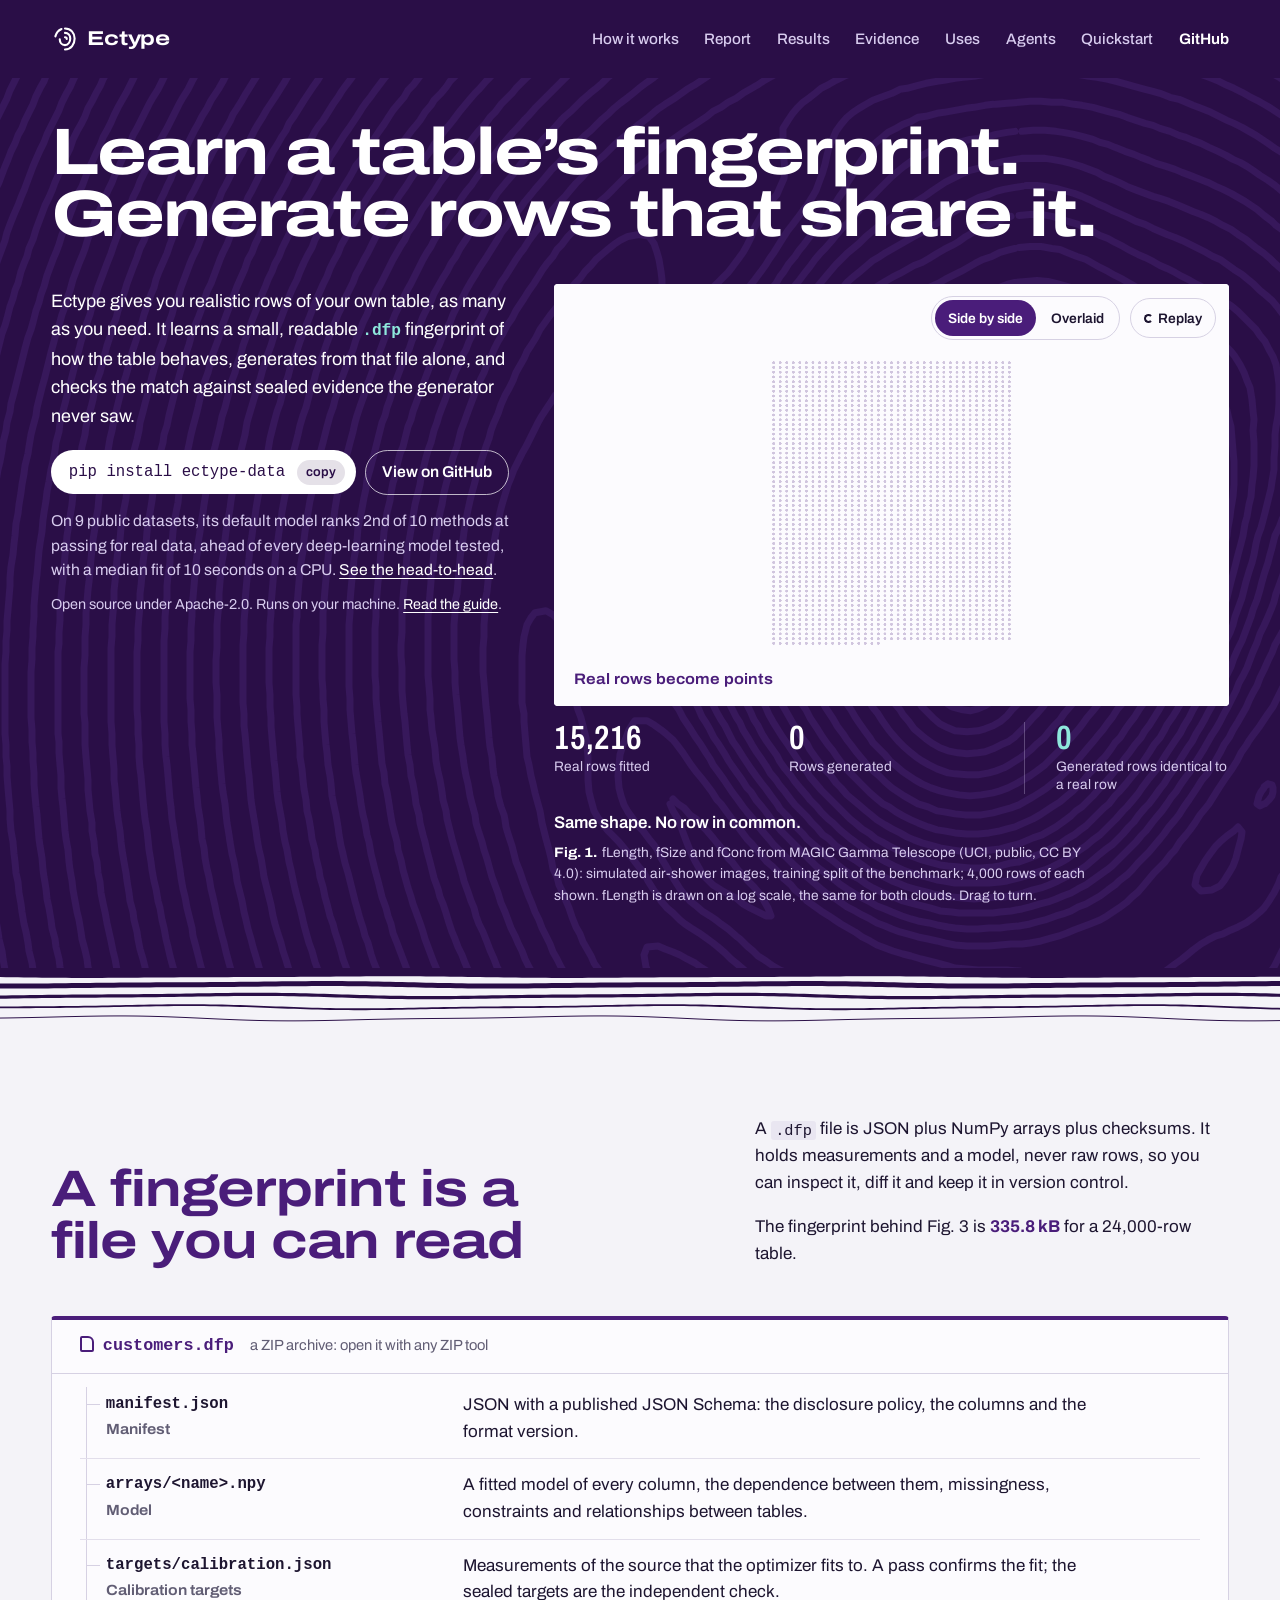
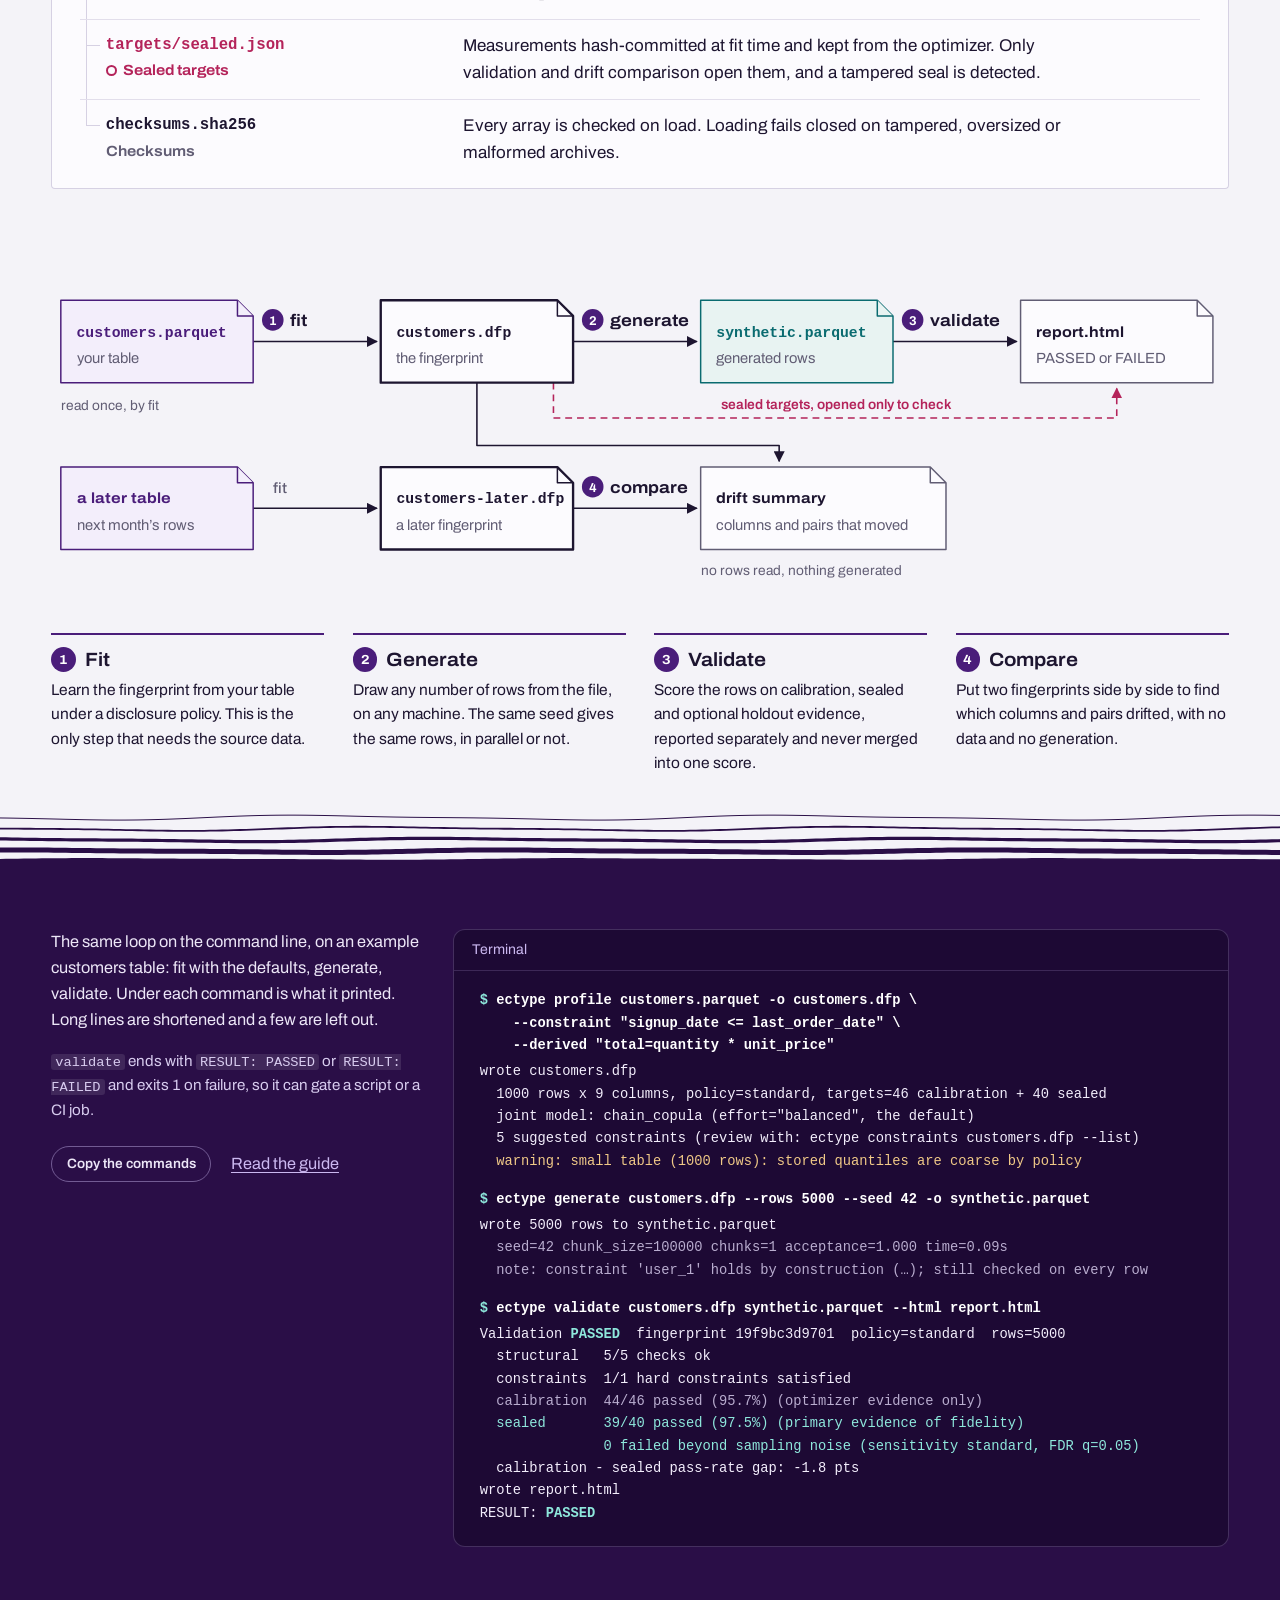
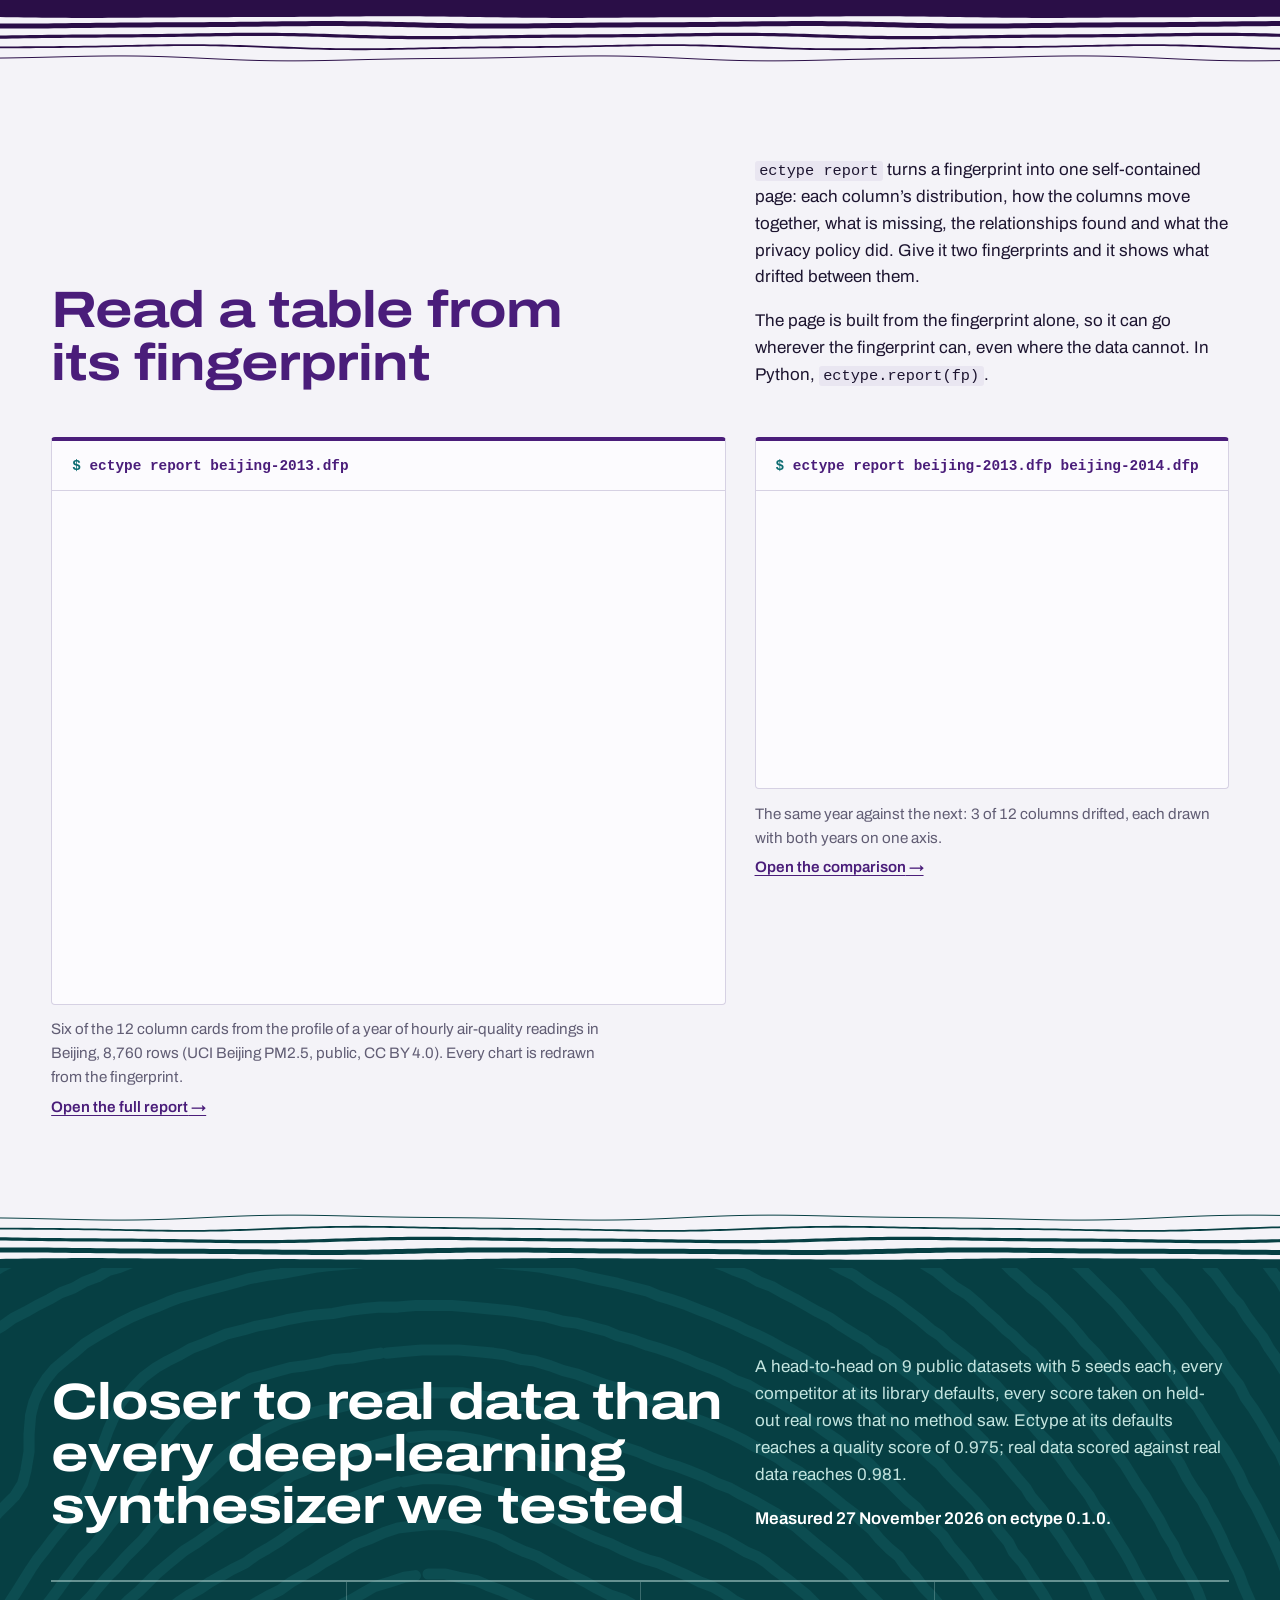
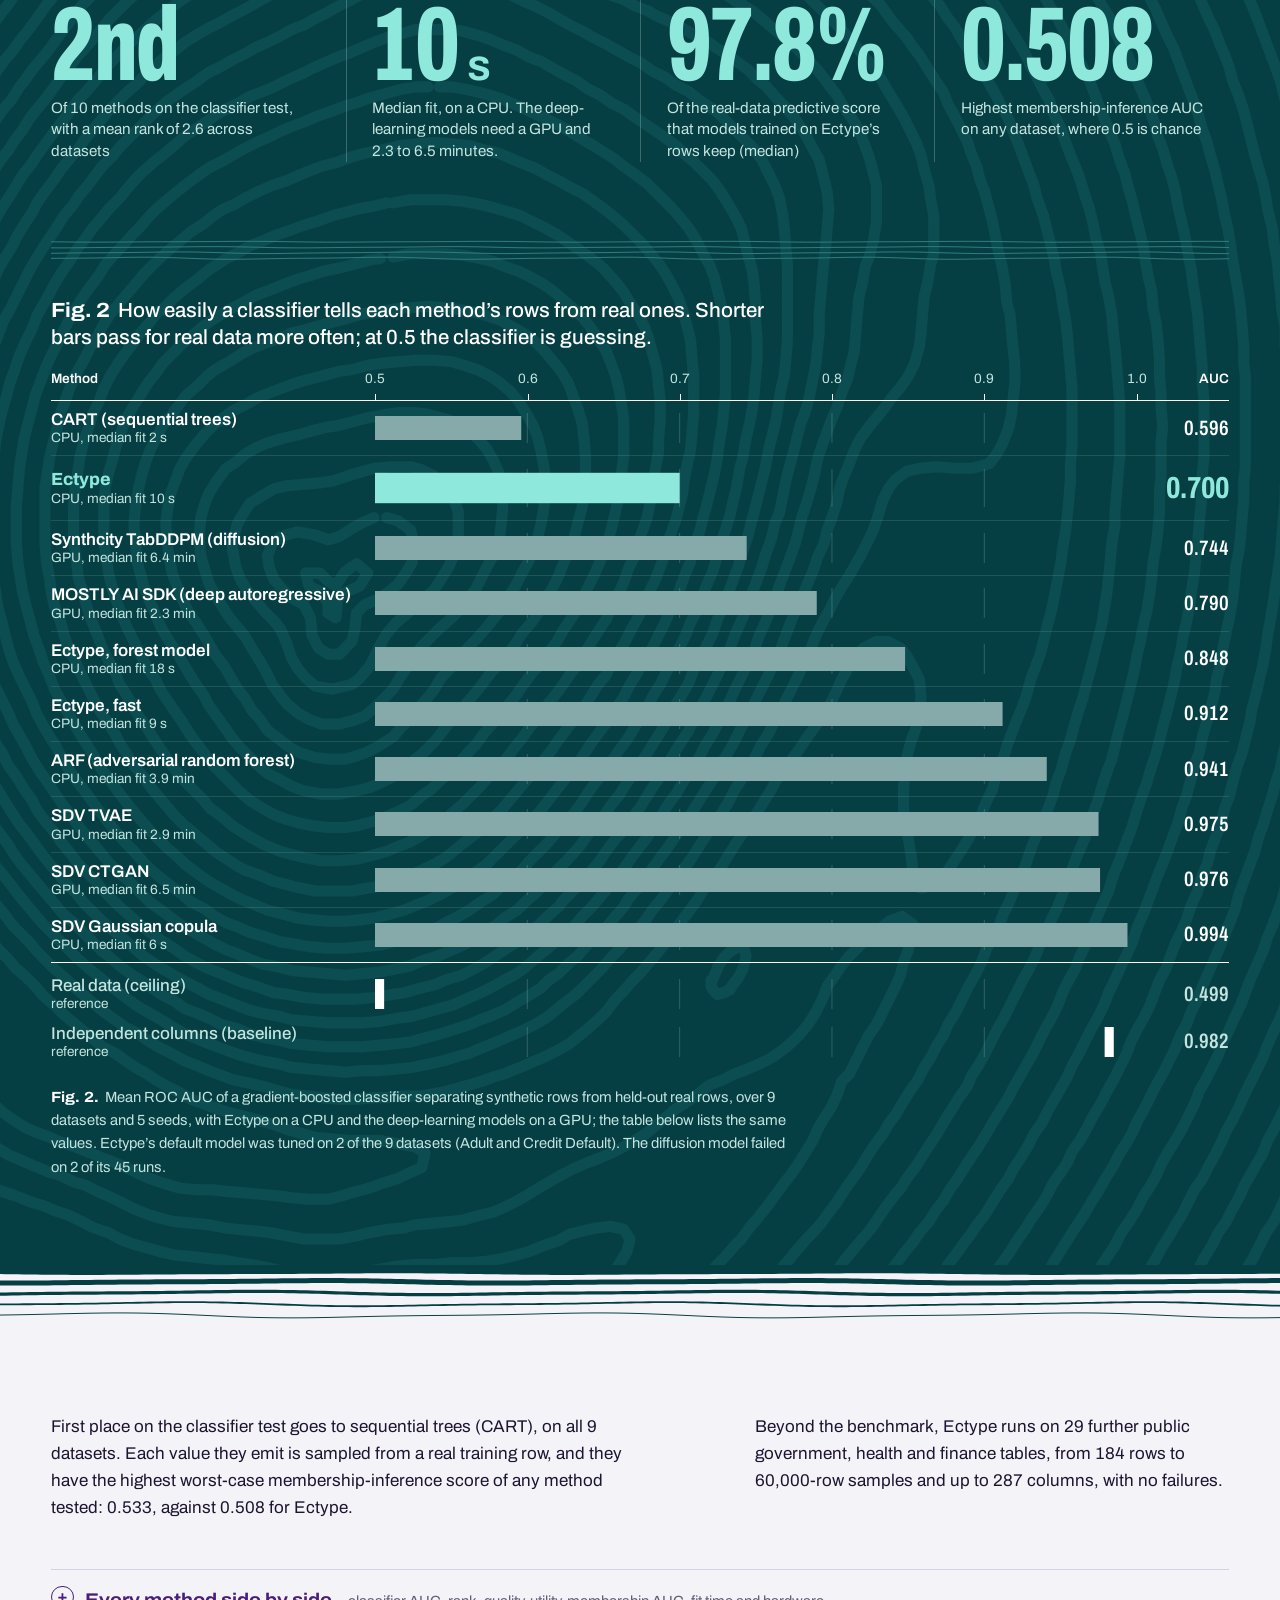
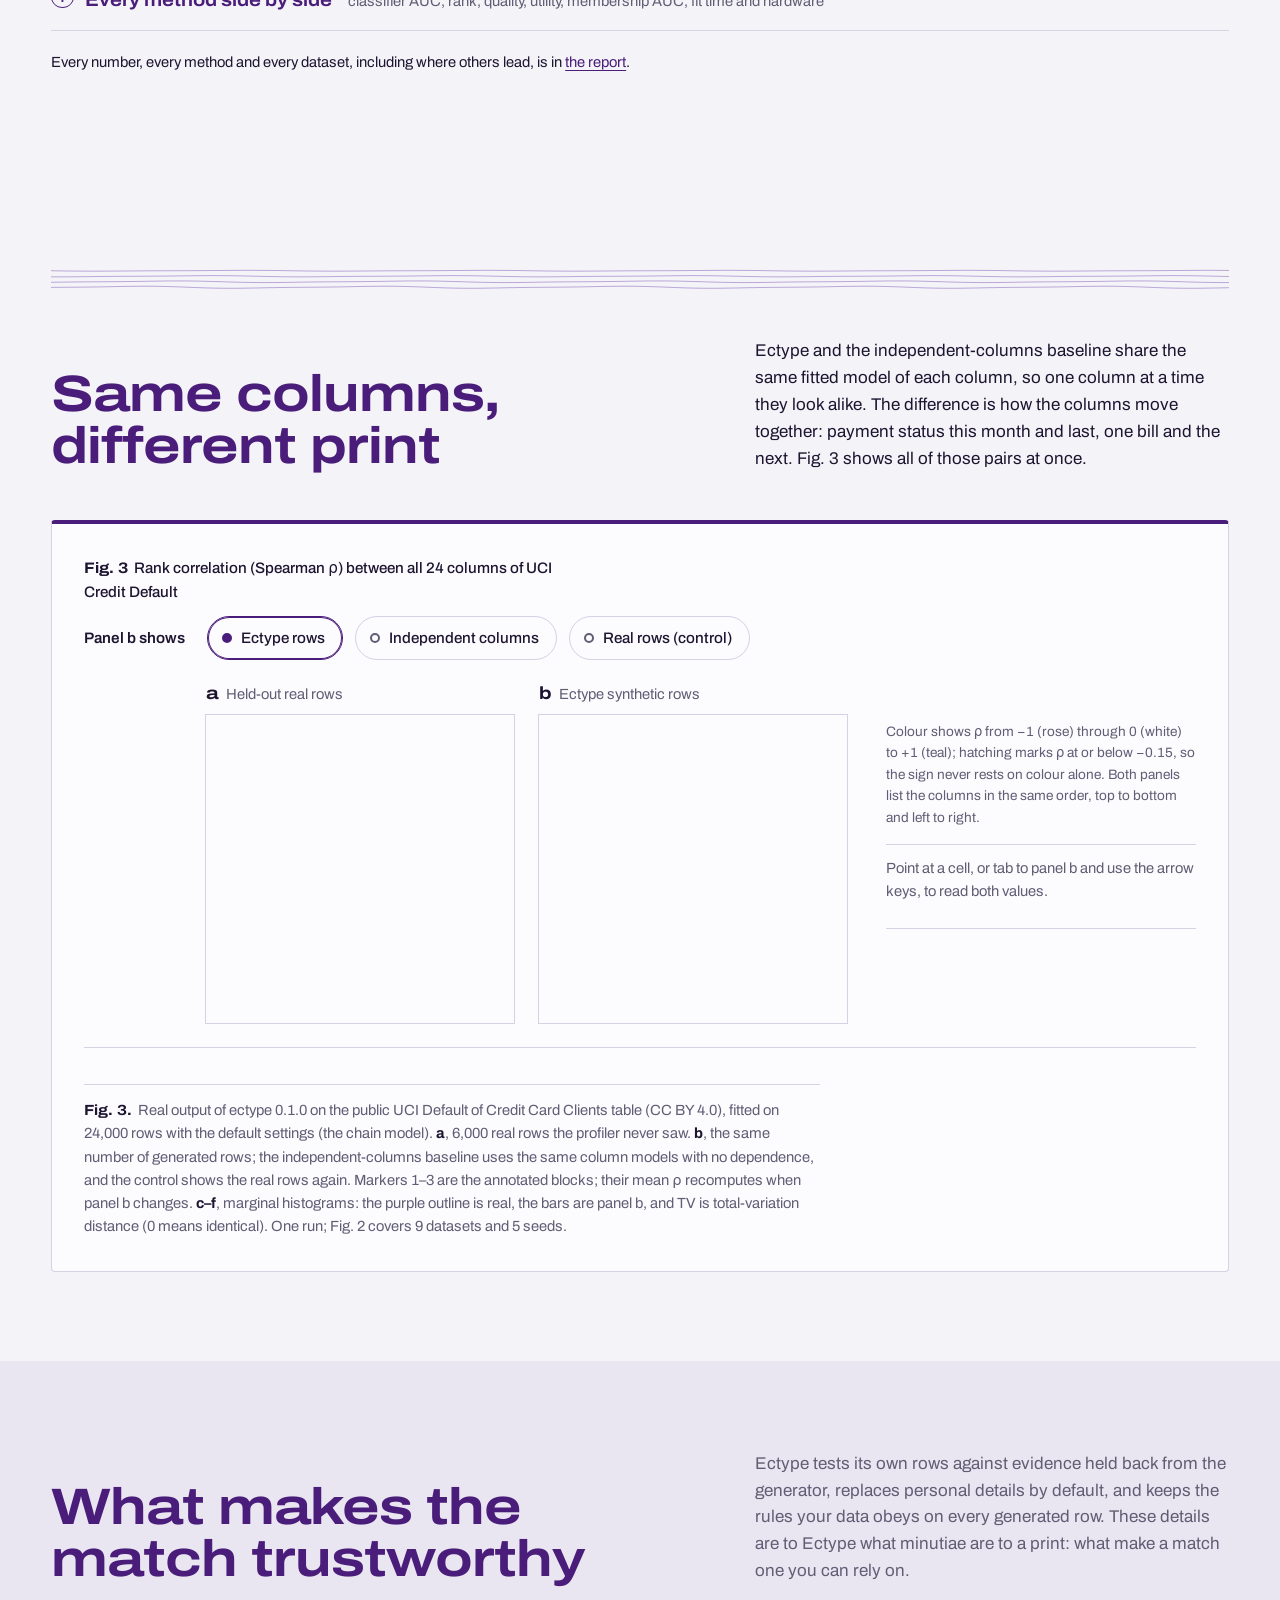
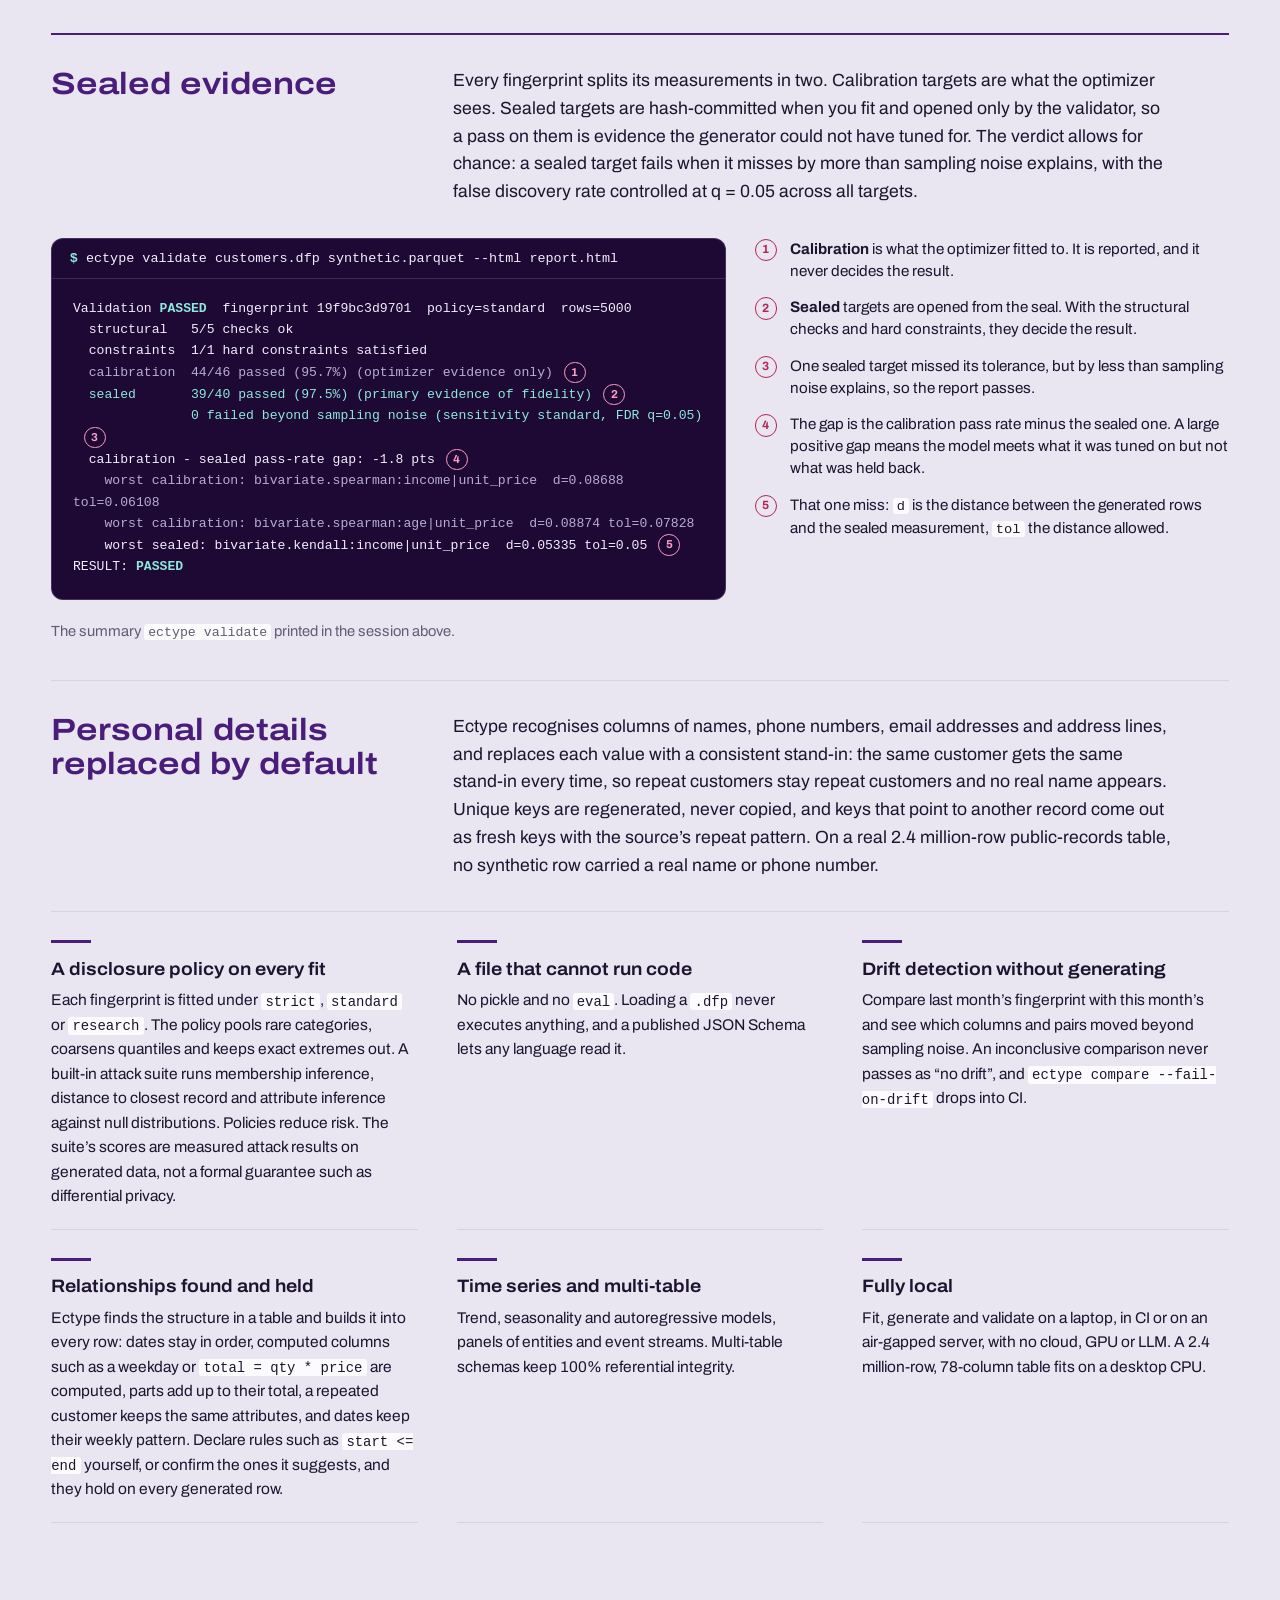
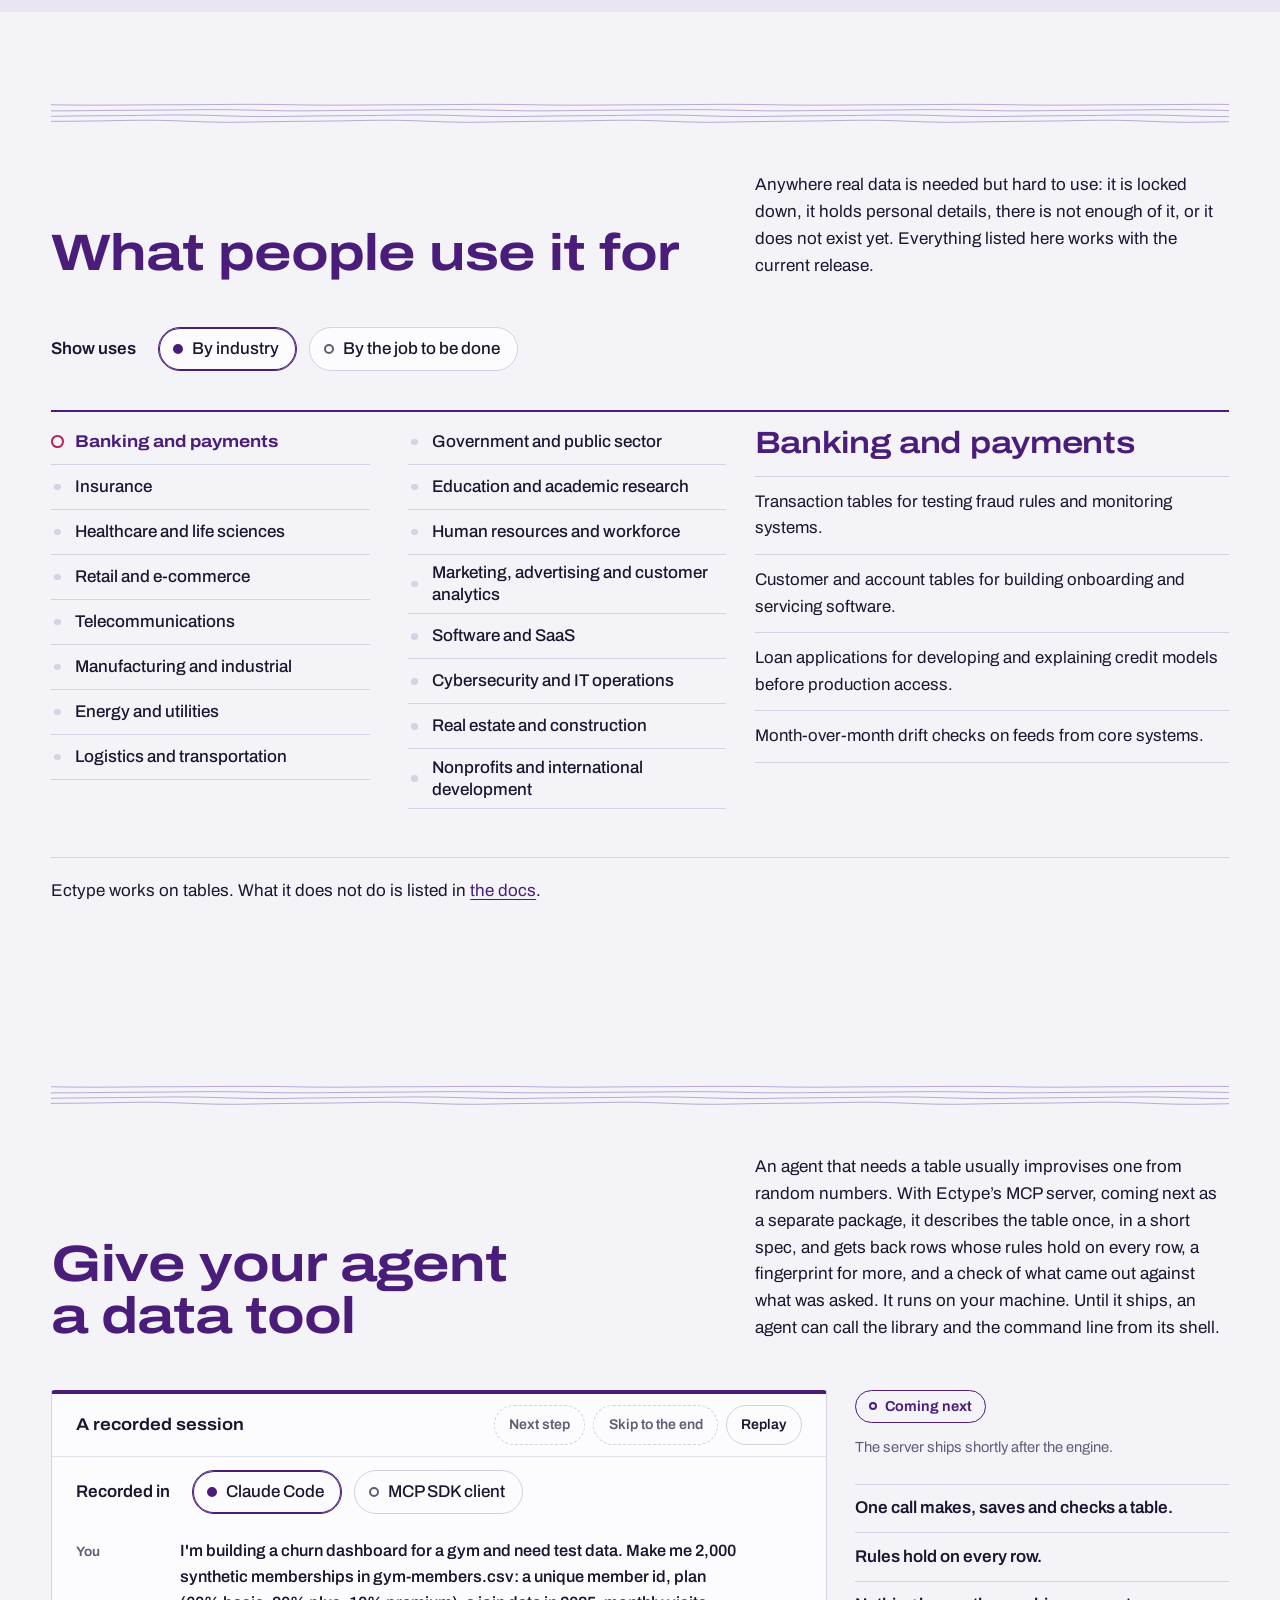
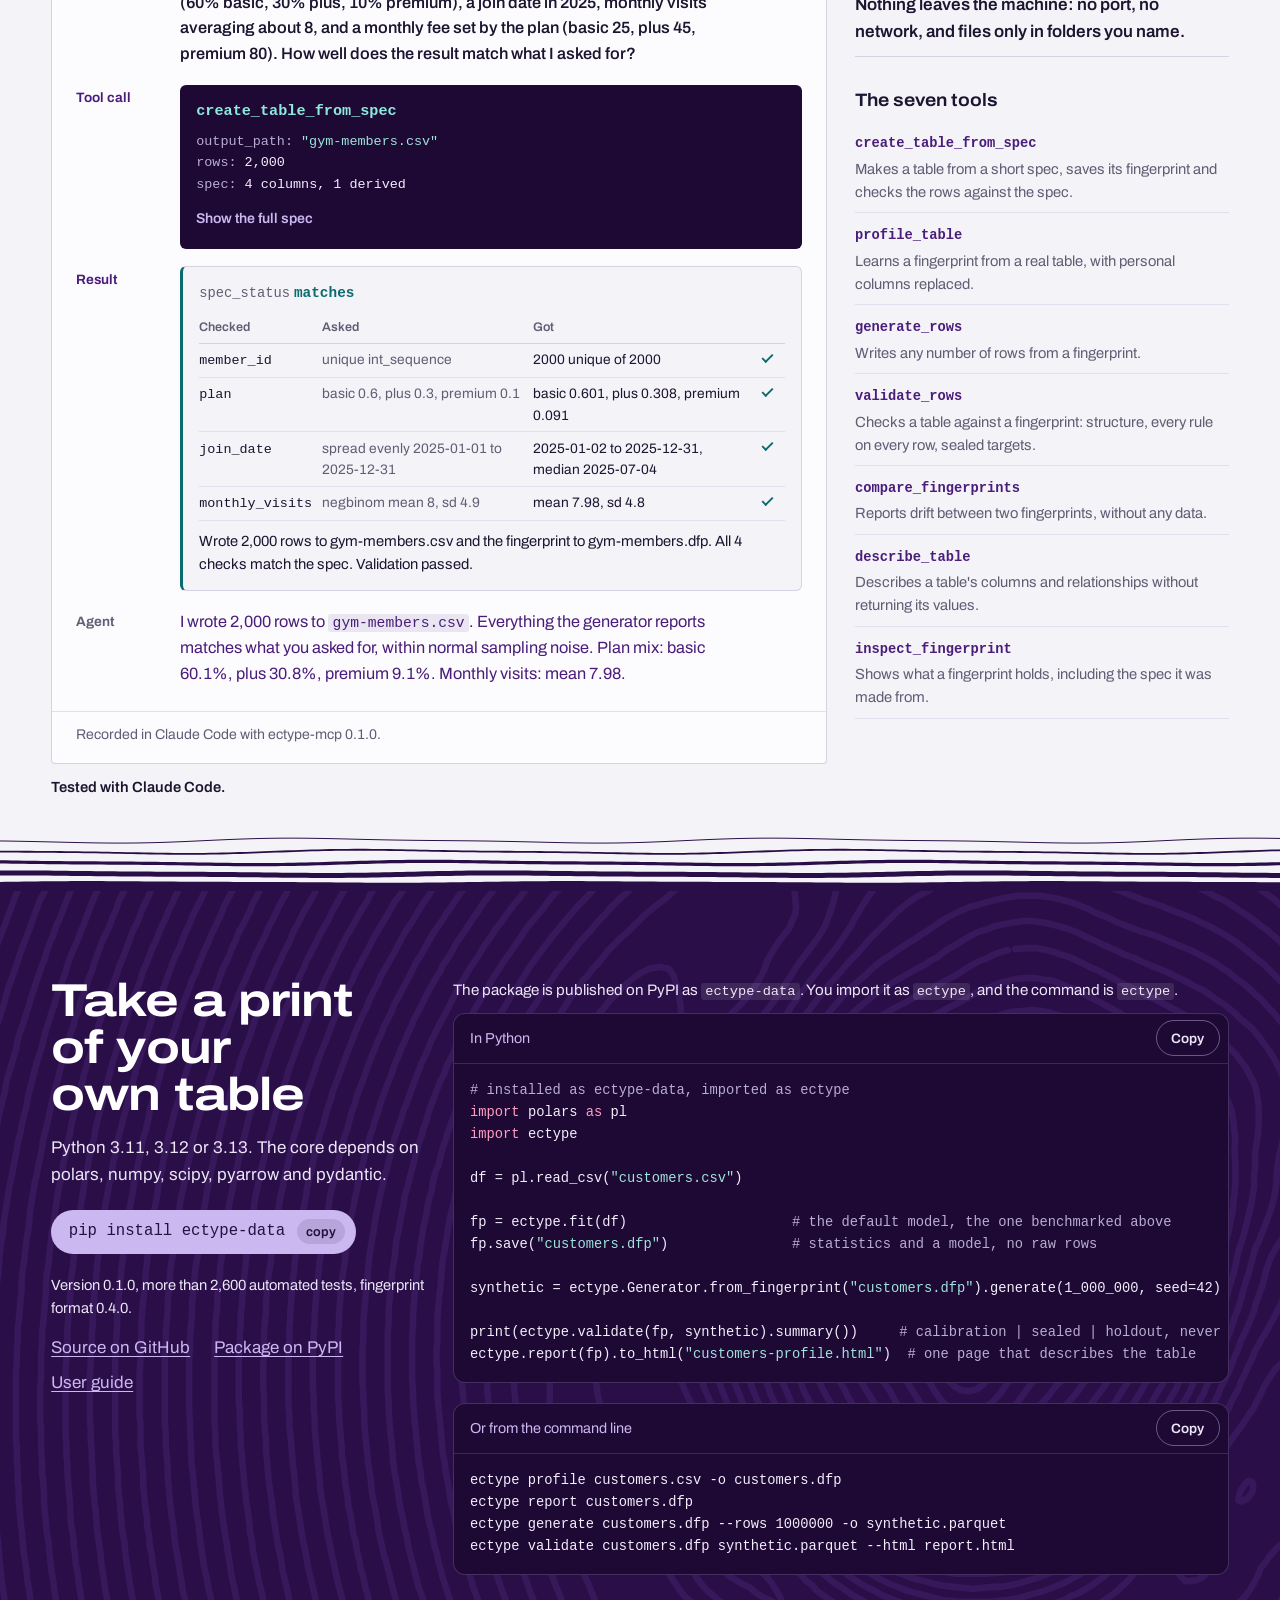
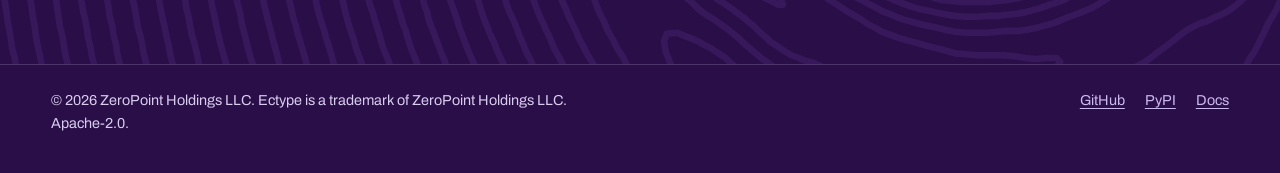
==== commit da955168: "Ectype site: launch with 0.1.0 Co-Authored-By: Claude Fable 5.2 <noreply@anthropic.com> Claude-Sessi" ====
--- a/index.html
+++ b/index.html
@@ -3,27 +3,887 @@
 <head>
 <meta charset="utf-8">
 <meta name="viewport" content="width=device-width, initial-scale=1">
-<meta http-equiv="Content-Security-Policy" content="default-src 'none'; style-src 'self'; img-src 'self' data:; font-src 'self'; base-uri 'none'; form-action 'none'; object-src 'none'">
-<meta name="referrer" content="no-referrer">
-<title>Ectype</title>
-<meta name="description" content="Ectype learns a table's statistical fingerprint and generates rows that share it. Coming soon.">
-<link rel="icon" href="/favicon.svg" type="image/svg+xml">
-<link rel="preload" href="/fonts/archivo-var.woff2" as="font" type="font/woff2" crossorigin>
-<link rel="stylesheet" href="/styles.css">
+<meta http-equiv="Content-Security-Policy" content="default-src 'none'; script-src 'self'; style-src 'self'; img-src 'self' data:; font-src 'self'; connect-src 'self'; worker-src 'self'; base-uri 'none'; form-action 'none'; object-src 'none'">
+<title>Ectype: a statistical fingerprint for your tables</title>
+<meta name="description" content="Ectype is an open-source Python library and CLI. It learns a statistical fingerprint of a table, generates realistic synthetic rows from it, and measures how faithful they are on sealed evidence the generator never saw.">
+<link rel="canonical" href="https://ectypehq.com/">
+<meta name="theme-color" content="#2a0e47">
+<meta name="color-scheme" content="light">
+<meta property="og:type" content="website">
+<meta property="og:site_name" content="Ectype">
+<meta property="og:url" content="https://ectypehq.com/">
+<meta property="og:title" content="Ectype: a statistical fingerprint for your tables">
+<meta property="og:description" content="Learn a table's fingerprint, generate rows that share it, and check them against sealed evidence. Open source, Apache-2.0, runs locally.">
+<meta property="og:image" content="https://ectypehq.com/og.png">
+<meta property="og:image:width" content="1200">
+<meta property="og:image:height" content="630">
+<meta property="og:image:alt" content="Two ridge prints drawn from rank correlations: real rows in purple, Ectype synthetic rows in teal.">
+<meta name="twitter:card" content="summary_large_image">
+<meta name="twitter:title" content="Ectype: a statistical fingerprint for your tables">
+<meta name="twitter:description" content="Learn a table's fingerprint, generate rows that share it, and check them against sealed evidence. Open source, Apache-2.0, runs locally.">
+<meta name="twitter:image" content="https://ectypehq.com/og.png">
+<meta name="twitter:image:alt" content="Two ridge prints drawn from rank correlations: real rows in purple, Ectype synthetic rows in teal.">
+<link rel="icon" href="favicon.svg" type="image/svg+xml">
+<link rel="preload" href="fonts/archivo-var.woff2" as="font" type="font/woff2" crossorigin>
+<link rel="stylesheet" href="styles.css">
+<script src="js/boot.js"></script>
+<script type="module" src="js/main.js"></script>
+<script type="module" src="js/uses.js"></script>
+<script type="module" src="js/agents.js"></script>
 </head>
 <body>
-<header class="top"><a class="wordmark" href="/" aria-label="Ectype"><svg viewBox="0 0 32 32" aria-hidden="true" focusable="false"><g fill="none" stroke="currentColor" stroke-width="2.4" stroke-linecap="round"><path d="M16 4c6.6 0 11 5 11 11.5S23 28 16 28"/><path d="M16 9c3.6 0 6 2.8 6 6.4S19.8 23 16 23 10 20 10 16.2"/><path d="M16 14c1.2 0 2 .9 2 2"/><path d="M5 13c1-4 3.8-7 7-8.4"/></g></svg>Ectype</a></header>
-<main>
-  <div class="words">
-    <h1>Learn a table&rsquo;s fingerprint. Generate rows that share it.</h1>
-    <p class="lead">Ectype is a synthetic-data engine for tables.</p>
-    <p class="soon">Coming soon</p>
-  </div>
-  <div class="pair" aria-hidden="true">
-    <figure><svg class="print original" viewBox="0 0 240 260" role="img" aria-label=""><path d="M127.6 130.0 L127.7 130.8 L127.7 131.6 L127.6 132.4 L127.4 133.1 L127.2 133.9 L126.9 134.6 L126.6 135.3 L126.1 136.0 L125.7 136.6 L125.1 137.1 L124.6 137.6 L124.0 138.0 L123.3 138.3 L122.7 138.6 L122.0 138.8 L121.3 138.9 L120.7 138.9 L120.0 138.9 L119.3 138.8 L118.7 138.6 L118.1 138.4 L117.5 138.1 L116.9 137.8 L116.3 137.5 L115.7 137.1 L115.2 136.7 L114.6 136.2 L114.1 135.7 L113.7 135.2 L113.2 134.5 L112.9 133.9 L112.6 133.1 L112.3 132.4 L112.2 131.6 L112.1 130.8 L112.1 130.0 L112.2 129.2 L112.3 128.4 L112.5 127.7 L112.7 126.9 L113.0 126.2 L113.3 125.5 L113.7 124.9 L114.1 124.2 L114.5 123.7 L115.0 123.1 L115.6 122.7 L116.1 122.2 L116.7 121.9 L117.4 121.6 L118.0 121.3 L118.7 121.1 L119.3 121.0 L120.0 120.9 L120.7 120.9 L121.4 121.0 L122.0 121.2 L122.7 121.4 L123.3 121.7 L123.9 122.1 L124.5 122.6 L125.0 123.1 L125.4 123.7 L125.8 124.3 L126.2 125.0 L126.5 125.6 L126.8 126.3 L127.0 127.0 L127.2 127.7 L127.4 128.5 L127.5 129.2 L127.6 130.0 M134.6 129.1 L134.7 130.6 L134.7 132.1 L134.5 133.6 L134.2 135.1 L133.8 136.6 L133.2 138.0 L132.5 139.3 L131.7 140.5 L130.8 141.7 L129.8 142.7 L128.7 143.6 L127.6 144.4 L126.4 145.1 L125.2 145.6 L123.9 145.9 L122.6 146.1 L121.3 146.1 L120.0 146.0 L118.7 145.8 L117.5 145.5 L116.3 145.1 L115.1 144.6 L114.0 144.0 L112.9 143.4 L111.8 142.7 L110.7 141.9 L109.7 141.1 L108.8 140.1 L107.9 139.0 L107.1 137.8 L106.4 136.5 L105.8 135.1 L105.4 133.7 L105.1 132.2 L105.0 130.6 L104.9 129.1 L105.1 127.6 L105.3 126.1 L105.6 124.6 L106.0 123.2 L106.6 121.8 L107.2 120.5 L107.9 119.2 L108.7 118.1 L109.6 117.0 L110.5 116.0 L111.6 115.1 L112.6 114.3 L113.8 113.6 L115.0 113.0 L116.2 112.5 L117.4 112.1 L118.7 111.9 L120.0 111.8 L121.3 111.8 L122.6 111.9 L123.9 112.2 L125.1 112.7 L126.3 113.3 L127.5 114.1 L128.5 115.0 L129.5 116.0 L130.3 117.1 L131.1 118.3 L131.8 119.5 L132.4 120.8 L132.9 122.1 L133.4 123.4 L133.8 124.8 L134.2 126.2 L134.4 127.6 L134.6 129.1 M141.6 128.2 L141.7 130.4 L141.7 132.6 L141.4 134.9 L140.9 137.1 L140.3 139.2 L139.5 141.3 L138.5 143.2 L137.3 145.1 L136.0 146.8 L134.5 148.3 L132.9 149.7 L131.2 150.9 L129.5 151.8 L127.6 152.5 L125.7 153.0 L123.8 153.3 L121.9 153.3 L120.0 153.2 L118.1 152.8 L116.3 152.4 L114.6 151.8 L112.8 151.1 L111.2 150.3 L109.5 149.3 L107.9 148.3 L106.3 147.2 L104.8 145.9 L103.4 144.4 L102.1 142.8 L100.9 141.0 L99.9 139.1 L99.1 137.1 L98.5 134.9 L98.0 132.7 L97.8 130.5 L97.8 128.2 L97.9 126.0 L98.3 123.7 L98.7 121.6 L99.4 119.5 L100.1 117.4 L101.0 115.5 L102.1 113.6 L103.3 111.9 L104.6 110.3 L106.0 108.8 L107.5 107.5 L109.2 106.4 L110.8 105.3 L112.6 104.5 L114.4 103.7 L116.2 103.2 L118.1 102.8 L120.0 102.6 L121.9 102.5 L123.9 102.8 L125.8 103.2 L127.6 103.9 L129.4 104.9 L131.0 106.0 L132.5 107.4 L133.9 108.9 L135.2 110.5 L136.3 112.3 L137.4 114.1 L138.3 115.9 L139.1 117.8 L139.8 119.8 L140.5 121.8 L141.0 123.9 L141.4 126.0 L141.6 128.2 M148.6 127.3 L148.7 130.2 L148.6 133.2 L148.2 136.1 L147.6 139.0 L146.8 141.8 L145.7 144.5 L144.4 147.2 L142.9 149.6 L141.1 151.9 M132.5 158.6 L130.1 159.5 L127.6 160.1 L125.0 160.5 L122.5 160.5 L120.0 160.3 L117.6 159.8 L115.2 159.2 L112.8 158.4 L110.5 157.5 L108.3 156.5 L106.1 155.3 L103.9 154.0 L101.8 152.5 L99.8 150.7 L98.0 148.8 L96.2 146.6 L94.7 144.3 L93.4 141.7 L92.4 139.0 L91.6 136.2 L91.0 133.2 L90.7 130.3 L90.6 127.3 L90.8 124.3 L91.2 121.4 L91.8 118.5 L92.6 115.7 L93.7 113.0 L94.9 110.4 L96.3 108.0 L97.9 105.7 L99.7 103.6 L101.5 101.7 L103.6 100.0 L105.7 98.5 L107.9 97.1 L110.2 95.9 L112.5 94.9 L115.0 94.2 L117.5 93.6 L120.0 93.3 L122.6 93.3 L125.1 93.6 L127.6 94.2 L130.1 95.2 L132.4 96.4 L134.5 98.0 L136.6 99.8 L138.4 101.8 L140.1 104.0 L141.6 106.2 L143.0 108.6 L144.2 111.1 L145.3 113.6 L146.3 116.2 L147.1 118.9 L147.8 121.6 L148.3 124.4 L148.6 127.3 M155.6 126.4 L155.7 130.0 L155.5 133.7 L155.1 137.3 L154.3 140.9 L153.3 144.4 L151.9 147.8 L150.3 151.1 L148.5 154.2 L146.3 157.0 L144.0 159.6 L141.4 161.9 L138.6 163.8 M126.2 167.6 L123.1 167.6 L120.0 167.3 L117.0 166.8 L114.0 166.0 L111.1 165.1 L108.2 164.0 L105.4 162.8 L102.7 161.3 L100.0 159.7 L97.4 157.8 L94.9 155.6 L92.6 153.2 L90.5 150.5 L88.6 147.5 L87.0 144.3 L85.7 140.9 L84.7 137.4 L84.0 133.8 L83.6 130.1 L83.5 126.4 L83.7 122.7 L84.1 119.0 L84.9 115.5 L85.9 112.0 L87.2 108.6 L88.7 105.4 L90.5 102.4 L92.5 99.6 L94.7 97.0 L97.1 94.6 L99.6 92.5 L102.2 90.6 L105.0 88.9 L107.8 87.4 L110.7 86.1 L113.7 85.1 L116.8 84.4 L120.0 84.0 L123.2 84.0 L126.4 84.4 L129.5 85.2 L132.5 86.5 L135.4 88.1 L138.1 90.0 L140.6 92.3 L142.8 94.7 L144.9 97.4 L146.8 100.2 L148.6 103.1 L150.1 106.2 L151.5 109.3 L152.8 112.5 L153.8 115.9 L154.7 119.3 L155.3 122.8 L155.6 126.4 M162.6 125.5 L162.7 129.8 L162.4 134.2 L161.9 138.5 L161.0 142.8 L159.7 147.0 L158.2 151.1 L156.3 155.1 L154.1 158.8 L151.6 162.2 L148.7 165.3 L145.6 168.0 L142.3 170.3 L138.7 172.1 L135.0 173.5 L131.2 174.3 L127.5 174.7 L123.7 174.7 L120.0 174.4 L116.4 173.7 L112.8 172.9 L109.3 171.8 L105.9 170.6 L102.5 169.1 L99.2 167.4 L96.0 165.4 L92.9 163.1 L89.9 160.5 L87.2 157.5 L84.7 154.3 L82.5 150.7 L80.6 146.9 L79.0 142.8 L77.8 138.6 L77.0 134.3 M77.0 116.7 L77.9 112.4 L79.1 108.2 L80.7 104.2 L82.6 100.4 L84.8 96.8 L87.2 93.5 L89.8 90.4 L92.7 87.6 L95.6 85.0 L98.8 82.7 L102.0 80.6 L105.4 78.8 L108.9 77.2 L112.5 76.0 L116.2 75.2 L120.0 74.7 L123.8 74.7 L127.6 75.2 L131.3 76.3 L134.9 77.8 L138.4 79.7 L141.6 82.1 L144.5 84.7 L147.3 87.7 L149.8 90.8 L152.1 94.2 L154.2 97.7 L156.1 101.3 L157.8 105.0 L159.3 108.9 L160.5 112.9 L161.5 117.0 L162.2 121.2 L162.6 125.5 M169.5 124.6 L169.6 129.6 L169.3 134.7 L168.6 139.7 L167.6 144.7 L166.2 149.7 L164.5 154.4 L162.3 159.0 L159.8 163.4 L156.8 167.4 L153.5 171.0 L149.9 174.2 L145.9 176.8 L141.8 178.9 L137.5 180.4 L133.1 181.3 L128.7 181.7 L124.3 181.7 L120.0 181.4 L115.8 180.7 L111.6 179.8 L107.6 178.6 L103.6 177.1 L99.6 175.4 L95.8 173.4 L92.0 171.1 L88.4 168.4 L85.0 165.3 L81.8 161.8 L79.0 158.0 L76.4 153.9 L74.2 149.4 L72.4 144.7 L71.0 139.9 M69.2 119.4 L69.8 114.3 L70.9 109.3 L72.4 104.4 L74.2 99.8 L76.5 95.4 L79.0 91.2 L81.9 87.4 L84.9 83.8 L88.2 80.6 L91.7 77.6 L95.3 74.8 L99.1 72.4 L103.0 70.2 L107.0 68.3 L111.2 66.9 L115.6 65.9 L120.0 65.4 L124.5 65.5 L128.9 66.1 L133.2 67.3 L137.4 69.1 L141.3 71.4 L145.0 74.1 L148.5 77.2 L151.7 80.6 L154.7 84.3 L157.4 88.1 L159.9 92.1 L162.1 96.3 L164.1 100.7 L165.8 105.2 L167.2 109.9 L168.3 114.7 L169.1 119.6 L169.5 124.6 M176.4 123.7 L176.4 129.4 L176.1 135.2 L175.4 141.0 L174.3 146.7 L172.7 152.3 L170.8 157.8 L168.4 163.1 L165.5 168.1 L162.1 172.6 L158.3 176.8 L154.1 180.3 M134.9 188.3 L129.9 188.8 L124.9 188.8 L120.0 188.4 L115.2 187.7 L110.5 186.7 L105.8 185.4 L101.2 183.8 L96.7 181.8 L92.3 179.5 L88.0 176.8 L83.9 173.7 L80.1 170.1 L76.5 166.1 L73.3 161.7 L70.4 157.0 L67.9 152.0 L65.8 146.7 L64.1 141.1 L62.8 135.4 L62.1 129.6 L61.8 123.7 L62.0 117.8 L62.7 111.9 L63.9 106.2 L65.6 100.7 L67.8 95.4 L70.4 90.4 L73.3 85.7 L76.6 81.3 L80.1 77.3 L83.8 73.5 L87.7 70.1 L91.8 66.9 L96.1 64.0 L100.5 61.5 L105.2 59.4 L110.0 57.7 L115.0 56.6 L120.0 56.1 L125.1 56.2 L130.1 57.0 L135.0 58.5 L139.8 60.5 L144.3 63.2 L148.5 66.2 L152.5 69.7 L156.2 73.6 L159.6 77.7 L162.7 82.0 L165.6 86.6 L168.1 91.4 L170.4 96.4 L172.3 101.6 L173.9 106.9 L175.1 112.4 L175.9 118.0 L176.4 123.7 M183.2 122.8 L183.3 129.2 L182.9 135.7 L182.2 142.2 L181.0 148.6 L179.3 155.0 L177.1 161.2 L174.4 167.1 L171.2 172.7 L167.4 177.9 L163.1 182.5 L158.3 186.4 L153.2 189.7 L147.8 192.2 L142.3 194.0 L136.7 195.2 L131.1 195.8 L125.5 195.8 L120.0 195.5 L114.6 194.7 L109.3 193.7 L104.0 192.2 L98.8 190.4 M79.5 178.9 L75.2 174.9 L71.2 170.4 L67.6 165.5 L64.4 160.2 L61.5 154.5 L59.1 148.6 L57.2 142.4 L55.7 136.0 L54.8 129.4 L54.4 122.8 L54.7 116.2 L55.5 109.6 L56.9 103.1 L58.9 96.9 L61.4 91.0 L64.3 85.4 L67.7 80.2 L71.3 75.3 L75.2 70.8 L79.4 66.5 L83.7 62.6 L88.3 59.0 L93.1 55.7 L98.1 52.8 L103.3 50.4 L108.7 48.5 L114.3 47.3 L120.0 46.8 L125.7 47.0 L131.3 48.0 L136.9 49.7 L142.2 52.0 L147.2 54.9 L152.0 58.3 L156.5 62.2 L160.7 66.4 L164.5 71.0 L168.1 75.9 L171.3 81.0 L174.2 86.4 L176.7 92.1 L178.8 97.9 L180.5 103.9 L181.8 110.1 L182.7 116.4 L183.2 122.8 M190.0 121.9 L190.1 129.0 L189.8 136.2 L189.0 143.4 L187.7 150.6 L185.9 157.7 L183.5 164.6 L180.5 171.2 L176.9 177.4 L172.6 183.1 L167.8 188.2 L162.5 192.5 L156.8 196.0 M132.3 202.8 L126.1 202.9 L120.0 202.6 L114.0 201.9 L108.1 200.7 L102.2 199.1 L96.5 197.1 L90.8 194.6 L85.4 191.6 L80.1 188.1 L75.1 184.1 L70.4 179.6 L66.0 174.6 L62.0 169.2 L58.3 163.3 L55.1 157.1 L52.4 150.5 L50.2 143.6 L48.5 136.6 L47.5 129.3 L47.1 121.9 L47.4 114.5 L48.3 107.2 L50.0 100.1 L52.2 93.2 L55.0 86.7 L58.3 80.5 L62.0 74.7 L66.1 69.3 L70.4 64.2 L74.9 59.4 L79.7 55.0 L84.8 50.9 L90.1 47.3 L95.6 44.0 L101.4 41.4 L107.5 39.4 L113.7 38.1 L120.0 37.6 L126.3 37.9 L132.6 39.0 L138.7 40.9 L144.6 43.5 L150.2 46.7 L155.5 50.4 L160.5 54.6 L165.2 59.3 L169.5 64.3 L173.5 69.7 L177.1 75.4 L180.2 81.5 L183.0 87.8 L185.3 94.3 L187.1 101.0 L188.5 107.9 L189.5 114.8 L190.0 121.9 M196.8 121.0 L197.0 128.8 L196.7 136.7 L195.9 144.6 L194.6 152.6 L192.6 160.4 L190.0 168.0 L186.7 175.3 L182.6 182.1 L177.9 188.3 L172.5 193.8 L166.7 198.5 L160.4 202.3 L153.8 205.3 L147.1 207.5 L140.3 209.0 L133.5 209.8 L126.7 210.1 L120.0 209.8 L113.4 209.0 L106.8 207.8 L100.4 206.0 L94.1 203.8 L87.9 201.0 L81.9 197.6 L76.2 193.7 L70.7 189.3 L65.6 184.3 L60.8 178.8 L56.3 172.8 L52.3 166.4 L48.7 159.6 L45.7 152.5 L43.2 144.9 L41.3 137.1 L40.1 129.1 L39.7 121.0 L40.1 112.9 L41.2 104.8 L43.1 97.0 L45.6 89.5 L48.7 82.4 L52.4 75.6 M70.4 52.3 L75.7 47.4 L81.2 42.9 L87.0 38.8 L93.2 35.3 L99.6 32.4 L106.2 30.2 L113.1 28.9 L120.0 28.4 L126.9 28.8 L133.8 30.1 L140.5 32.1 L146.9 34.9 L153.1 38.4 L159.0 42.4 L164.6 47.0 L169.8 52.1 L174.5 57.6 L178.9 63.5 L182.8 69.8 L186.3 76.5 L189.2 83.5 L191.7 90.7 L193.6 98.1 L195.1 105.6 L196.2 113.2 L196.8 121.0 M203.6 120.1 L203.9 128.6 L203.6 137.2 L202.8 145.9 L201.4 154.6 L199.3 163.1 L196.4 171.4 L192.8 179.3 L188.3 186.7 L183.1 193.4 L177.2 199.4 L170.8 204.4 L163.9 208.6 L156.8 211.8 L149.5 214.3 L142.1 215.9 L134.7 216.9 L127.3 217.3 L120.0 217.1 L112.8 216.3 L105.6 214.9 L98.6 213.0 L91.7 210.4 L85.0 207.3 L78.6 203.6 L72.3 199.3 L66.4 194.4 L60.8 188.9 L55.5 183.0 L50.7 176.5 L46.2 169.6 L42.3 162.3 L38.9 154.4 L36.1 146.2 L34.0 137.7 M34.1 102.5 L36.2 94.0 L39.1 85.8 L42.5 78.1 L46.4 70.7 L50.8 63.8 L55.5 57.2 L60.6 51.0 L65.9 45.2 L71.6 39.7 L77.6 34.7 L84.0 30.3 L90.7 26.5 L97.7 23.4 L105.0 21.2 L112.5 19.8 L120.0 19.4 L127.5 19.8 L135.0 21.2 L142.3 23.4 L149.3 26.4 L156.1 30.0 L162.6 34.4 L168.7 39.3 L174.3 44.8 L179.6 50.8 L184.3 57.3 L188.6 64.3 L192.3 71.6 L195.4 79.2 L198.0 87.1 L200.1 95.1 L201.7 103.3 L202.9 111.7 L203.6 120.1 M210.4 119.2 L210.8 128.4 L210.6 137.8 L209.8 147.2 L208.3 156.6 L206.0 165.8 L202.9 174.8 L198.8 183.4 L193.9 191.3 L188.2 198.5 L181.8 204.9 M151.9 221.1 L143.9 223.0 L135.9 224.1 L127.9 224.6 L120.0 224.4 L112.1 223.5 L104.4 222.0 L96.8 219.9 L89.4 217.0 L82.2 213.6 L75.2 209.5 L68.5 204.7 L62.1 199.4 L56.0 193.6 L50.3 187.2 L45.0 180.3 L40.1 172.8 L35.7 164.9 L32.0 156.4 L29.0 147.6 L26.8 138.3 L25.4 128.8 L25.1 119.2 L25.7 109.6 L27.1 100.2 L29.5 91.0 L32.5 82.2 L36.3 73.8 L40.5 65.8 L45.1 58.2 L50.2 51.1 L55.6 44.3 L61.4 37.9 L67.5 32.0 L74.0 26.6 L80.9 21.8 L88.2 17.7 L95.9 14.5 L103.8 12.2 L111.8 10.8 L120.0 10.3 L128.2 10.9 L136.2 12.3 L144.1 14.6 L151.8 17.7 L159.1 21.6 L166.2 26.2 L172.8 31.5 L179.0 37.5 L184.6 44.0 L189.7 51.1 L194.3 58.7 L198.2 66.7 L201.5 75.0 L204.3 83.5 L206.6 92.2 L208.3 101.1 L209.6 110.1 L210.4 119.2" fill="none" stroke="currentColor" stroke-width="3.1" stroke-linecap="round" stroke-linejoin="round"/></svg><figcaption>Original</figcaption></figure>
-    <figure><svg class="print ectype" viewBox="0 0 240 260" role="img" aria-label=""><path d="M127.6 130.0 L127.7 130.8 L127.7 131.6 L127.6 132.4 L127.4 133.1 L127.2 133.9 L126.9 134.6 L126.6 135.3 L126.1 136.0 L125.7 136.6 L125.1 137.1 L124.6 137.6 L124.0 138.0 L123.3 138.3 L122.7 138.6 L122.0 138.8 L121.3 138.9 L120.7 138.9 L120.0 138.9 L119.3 138.8 L118.7 138.6 L118.1 138.4 L117.5 138.1 L116.9 137.8 L116.3 137.5 L115.7 137.1 L115.2 136.7 L114.6 136.2 L114.1 135.7 L113.7 135.2 L113.2 134.5 L112.9 133.9 L112.6 133.1 L112.3 132.4 L112.2 131.6 L112.1 130.8 L112.1 130.0 L112.2 129.2 L112.3 128.4 L112.5 127.7 L112.7 126.9 L113.0 126.2 L113.3 125.5 L113.7 124.9 L114.1 124.2 L114.5 123.7 L115.0 123.1 L115.6 122.7 L116.1 122.2 L116.7 121.9 L117.4 121.6 L118.0 121.3 L118.7 121.1 L119.3 121.0 L120.0 120.9 L120.7 120.9 L121.4 121.0 L122.0 121.2 L122.7 121.4 L123.3 121.7 L123.9 122.1 L124.5 122.6 L125.0 123.1 L125.4 123.7 L125.8 124.3 L126.2 125.0 L126.5 125.6 L126.8 126.3 L127.0 127.0 L127.2 127.7 L127.4 128.5 L127.5 129.2 L127.6 130.0 M134.6 129.1 L134.7 130.6 L134.7 132.1 L134.5 133.6 L134.2 135.1 L133.8 136.6 L133.2 138.0 L132.5 139.3 L131.7 140.5 L130.8 141.7 L129.8 142.7 L128.7 143.6 L127.6 144.4 L126.4 145.1 L125.2 145.6 L123.9 145.9 L122.6 146.1 L121.3 146.1 L120.0 146.0 L118.7 145.8 L117.5 145.5 L116.3 145.1 L115.1 144.6 L114.0 144.0 L112.9 143.4 L111.8 142.7 L110.7 141.9 L109.7 141.1 L108.8 140.1 L107.9 139.0 L107.1 137.8 L106.4 136.5 L105.8 135.1 L105.4 133.7 L105.1 132.2 L105.0 130.6 L104.9 129.1 L105.1 127.6 L105.3 126.1 L105.6 124.6 L106.0 123.2 L106.6 121.8 L107.2 120.5 L107.9 119.2 L108.7 118.1 L109.6 117.0 L110.5 116.0 L111.6 115.1 L112.6 114.3 L113.8 113.6 L115.0 113.0 L116.2 112.5 L117.4 112.1 L118.7 111.9 L120.0 111.8 L121.3 111.8 L122.6 111.9 L123.9 112.2 L125.1 112.7 L126.3 113.3 L127.5 114.1 L128.5 115.0 L129.5 116.0 L130.3 117.1 L131.1 118.3 L131.8 119.5 L132.4 120.8 L132.9 122.1 L133.4 123.4 L133.8 124.8 L134.2 126.2 L134.4 127.6 L134.6 129.1 M141.6 128.2 L141.7 130.4 L141.7 132.6 L141.4 134.9 L140.9 137.1 L140.3 139.2 L139.5 141.3 L138.5 143.2 L137.3 145.1 L136.0 146.8 L134.5 148.3 L132.9 149.7 L131.2 150.9 L129.5 151.8 L127.6 152.5 L125.7 153.0 L123.8 153.3 L121.9 153.3 L120.0 153.2 L118.1 152.8 L116.3 152.4 L114.6 151.8 L112.8 151.1 L111.2 150.3 L109.5 149.3 L107.9 148.3 L106.3 147.2 L104.8 145.9 L103.4 144.4 L102.1 142.8 L100.9 141.0 L99.9 139.1 L99.1 137.1 L98.5 134.9 L98.0 132.7 L97.8 130.5 L97.8 128.2 L97.9 126.0 L98.3 123.7 L98.7 121.6 L99.4 119.5 L100.1 117.4 L101.0 115.5 L102.1 113.6 L103.3 111.9 L104.6 110.3 L106.0 108.8 L107.5 107.5 L109.2 106.4 L110.8 105.3 L112.6 104.5 L114.4 103.7 L116.2 103.2 L118.1 102.8 L120.0 102.6 L121.9 102.5 L123.9 102.8 L125.8 103.2 L127.6 103.9 L129.4 104.9 L131.0 106.0 L132.5 107.4 L133.9 108.9 L135.2 110.5 L136.3 112.3 L137.4 114.1 L138.3 115.9 L139.1 117.8 L139.8 119.8 L140.5 121.8 L141.0 123.9 L141.4 126.0 L141.6 128.2 M148.6 127.3 L148.7 130.2 L148.6 133.2 L148.2 136.1 L147.6 139.0 L146.8 141.8 L145.7 144.5 L144.4 147.2 L142.9 149.6 L141.1 151.9 M132.5 158.6 L130.1 159.5 L127.6 160.1 L125.0 160.5 L122.5 160.5 L120.0 160.3 L117.6 159.8 L115.2 159.2 L112.8 158.4 L110.5 157.5 L108.3 156.5 L106.1 155.3 L103.9 154.0 L101.8 152.5 L99.8 150.7 L98.0 148.8 L96.2 146.6 L94.7 144.3 L93.4 141.7 L92.4 139.0 L91.6 136.2 L91.0 133.2 L90.7 130.3 L90.6 127.3 L90.8 124.3 L91.2 121.4 L91.8 118.5 L92.6 115.7 L93.7 113.0 L94.9 110.4 L96.3 108.0 L97.9 105.7 L99.7 103.6 L101.5 101.7 L103.6 100.0 L105.7 98.5 L107.9 97.1 L110.2 95.9 L112.5 94.9 L115.0 94.2 L117.5 93.6 L120.0 93.3 L122.6 93.3 L125.1 93.6 L127.6 94.2 L130.1 95.2 L132.4 96.4 L134.5 98.0 L136.6 99.8 L138.4 101.8 L140.1 104.0 L141.6 106.2 L143.0 108.6 L144.2 111.1 L145.3 113.6 L146.3 116.2 L147.1 118.9 L147.8 121.6 L148.3 124.4 L148.6 127.3 M155.6 126.4 L155.7 130.0 L155.5 133.7 L155.1 137.3 L154.3 140.9 L153.3 144.4 L151.9 147.8 L150.3 151.1 L148.5 154.2 L146.3 157.0 L144.0 159.6 L141.4 161.9 L138.6 163.8 M126.2 167.6 L123.1 167.6 L120.0 167.3 L117.0 166.8 L114.0 166.0 L111.1 165.1 L108.2 164.0 L105.4 162.8 L102.7 161.3 L100.0 159.7 L97.4 157.8 L94.9 155.6 L92.6 153.2 L90.5 150.5 L88.6 147.5 L87.0 144.3 L85.7 140.9 L84.7 137.4 L84.0 133.8 L83.6 130.1 L83.5 126.4 L83.7 122.7 L84.1 119.0 L84.9 115.5 L85.9 112.0 L87.2 108.6 L88.7 105.4 L90.5 102.4 L92.5 99.6 L94.7 97.0 L97.1 94.6 L99.6 92.5 L102.2 90.6 L105.0 88.9 L107.8 87.4 L110.7 86.1 L113.7 85.1 L116.8 84.4 L120.0 84.0 L123.2 84.0 L126.4 84.4 L129.5 85.2 L132.5 86.5 L135.4 88.1 L138.1 90.0 L140.6 92.3 L142.8 94.7 L144.9 97.4 L146.8 100.2 L148.6 103.1 L150.1 106.2 L151.5 109.3 L152.8 112.5 L153.8 115.9 L154.7 119.3 L155.3 122.8 L155.6 126.4 M162.6 125.5 L162.7 129.8 L162.4 134.2 L161.9 138.5 L161.0 142.8 L159.7 147.0 L158.2 151.1 L156.3 155.1 L154.1 158.8 L151.6 162.2 L148.7 165.3 L145.6 168.0 L142.3 170.3 L138.7 172.1 L135.0 173.5 L131.2 174.3 L127.5 174.7 L123.7 174.7 L120.0 174.4 L116.4 173.7 L112.8 172.9 L109.3 171.8 L105.9 170.6 L102.5 169.1 L99.2 167.4 L96.0 165.4 L92.9 163.1 L89.9 160.5 L87.2 157.5 L84.7 154.3 L82.5 150.7 L80.6 146.9 L79.0 142.8 L77.8 138.6 L77.0 134.3 M77.0 116.7 L77.9 112.4 L79.1 108.2 L80.7 104.2 L82.6 100.4 L84.8 96.8 L87.2 93.5 L89.8 90.4 L92.7 87.6 L95.6 85.0 L98.8 82.7 L102.0 80.6 L105.4 78.8 L108.9 77.2 L112.5 76.0 L116.2 75.2 L120.0 74.7 L123.8 74.7 L127.6 75.2 L131.3 76.3 L134.9 77.8 L138.4 79.7 L141.6 82.1 L144.5 84.7 L147.3 87.7 L149.8 90.8 L152.1 94.2 L154.2 97.7 L156.1 101.3 L157.8 105.0 L159.3 108.9 L160.5 112.9 L161.5 117.0 L162.2 121.2 L162.6 125.5 M169.5 124.6 L169.6 129.6 L169.3 134.7 L168.6 139.7 L167.6 144.7 L166.2 149.7 L164.5 154.4 L162.3 159.0 L159.8 163.4 L156.8 167.4 L153.5 171.0 L149.9 174.2 L145.9 176.8 L141.8 178.9 L137.5 180.4 L133.1 181.3 L128.7 181.7 L124.3 181.7 L120.0 181.4 L115.8 180.7 L111.6 179.8 L107.6 178.6 L103.6 177.1 L99.6 175.4 L95.8 173.4 L92.0 171.1 L88.4 168.4 L85.0 165.3 L81.8 161.8 L79.0 158.0 L76.4 153.9 L74.2 149.4 L72.4 144.7 L71.0 139.9 M69.2 119.4 L69.8 114.3 L70.9 109.3 L72.4 104.4 L74.2 99.8 L76.5 95.4 L79.0 91.2 L81.9 87.4 L84.9 83.8 L88.2 80.6 L91.7 77.6 L95.3 74.8 L99.1 72.4 L103.0 70.2 L107.0 68.3 L111.2 66.9 L115.6 65.9 L120.0 65.4 L124.5 65.5 L128.9 66.1 L133.2 67.3 L137.4 69.1 L141.3 71.4 L145.0 74.1 L148.5 77.2 L151.7 80.6 L154.7 84.3 L157.4 88.1 L159.9 92.1 L162.1 96.3 L164.1 100.7 L165.8 105.2 L167.2 109.9 L168.3 114.7 L169.1 119.6 L169.5 124.6 M176.4 123.7 L176.4 129.4 L176.1 135.2 L175.4 141.0 L174.3 146.7 L172.7 152.3 L170.8 157.8 L168.4 163.1 L165.5 168.1 L162.1 172.6 L158.3 176.8 L154.1 180.3 M134.9 188.3 L129.9 188.8 L124.9 188.8 L120.0 188.4 L115.2 187.7 L110.5 186.7 L105.8 185.4 L101.2 183.8 L96.7 181.8 L92.3 179.5 L88.0 176.8 L83.9 173.7 L80.1 170.1 L76.5 166.1 L73.3 161.7 L70.4 157.0 L67.9 152.0 L65.8 146.7 L64.1 141.1 L62.8 135.4 L62.1 129.6 L61.8 123.7 L62.0 117.8 L62.7 111.9 L63.9 106.2 L65.6 100.7 L67.8 95.4 L70.4 90.4 L73.3 85.7 L76.6 81.3 L80.1 77.3 L83.8 73.5 L87.7 70.1 L91.8 66.9 L96.1 64.0 L100.5 61.5 L105.2 59.4 L110.0 57.7 L115.0 56.6 L120.0 56.1 L125.1 56.2 L130.1 57.0 L135.0 58.5 L139.8 60.5 L144.3 63.2 L148.5 66.2 L152.5 69.7 L156.2 73.6 L159.6 77.7 L162.7 82.0 L165.6 86.6 L168.1 91.4 L170.4 96.4 L172.3 101.6 L173.9 106.9 L175.1 112.4 L175.9 118.0 L176.4 123.7 M183.2 122.8 L183.3 129.2 L182.9 135.7 L182.2 142.2 L181.0 148.6 L179.3 155.0 L177.1 161.2 L174.4 167.1 L171.2 172.7 L167.4 177.9 L163.1 182.5 L158.3 186.4 L153.2 189.7 L147.8 192.2 L142.3 194.0 L136.7 195.2 L131.1 195.8 L125.5 195.8 L120.0 195.5 L114.6 194.7 L109.3 193.7 L104.0 192.2 L98.8 190.4 M79.5 178.9 L75.2 174.9 L71.2 170.4 L67.6 165.5 L64.4 160.2 L61.5 154.5 L59.1 148.6 L57.2 142.4 L55.7 136.0 L54.8 129.4 L54.4 122.8 L54.7 116.2 L55.5 109.6 L56.9 103.1 L58.9 96.9 L61.4 91.0 L64.3 85.4 L67.7 80.2 L71.3 75.3 L75.2 70.8 L79.4 66.5 L83.7 62.6 L88.3 59.0 L93.1 55.7 L98.1 52.8 L103.3 50.4 L108.7 48.5 L114.3 47.3 L120.0 46.8 L125.7 47.0 L131.3 48.0 L136.9 49.7 L142.2 52.0 L147.2 54.9 L152.0 58.3 L156.5 62.2 L160.7 66.4 L164.5 71.0 L168.1 75.9 L171.3 81.0 L174.2 86.4 L176.7 92.1 L178.8 97.9 L180.5 103.9 L181.8 110.1 L182.7 116.4 L183.2 122.8 M190.0 121.9 L190.1 129.0 L189.8 136.2 L189.0 143.4 L187.7 150.6 L185.9 157.7 L183.5 164.6 L180.5 171.2 L176.9 177.4 L172.6 183.1 L167.8 188.2 L162.5 192.5 L156.8 196.0 M132.3 202.8 L126.1 202.9 L120.0 202.6 L114.0 201.9 L108.1 200.7 L102.2 199.1 L96.5 197.1 L90.8 194.6 L85.4 191.6 L80.1 188.1 L75.1 184.1 L70.4 179.6 L66.0 174.6 L62.0 169.2 L58.3 163.3 L55.1 157.1 L52.4 150.5 L50.2 143.6 L48.5 136.6 L47.5 129.3 L47.1 121.9 L47.4 114.5 L48.3 107.2 L50.0 100.1 L52.2 93.2 L55.0 86.7 L58.3 80.5 L62.0 74.7 L66.1 69.3 L70.4 64.2 L74.9 59.4 L79.7 55.0 L84.8 50.9 L90.1 47.3 L95.6 44.0 L101.4 41.4 L107.5 39.4 L113.7 38.1 L120.0 37.6 L126.3 37.9 L132.6 39.0 L138.7 40.9 L144.6 43.5 L150.2 46.7 L155.5 50.4 L160.5 54.6 L165.2 59.3 L169.5 64.3 L173.5 69.7 L177.1 75.4 L180.2 81.5 L183.0 87.8 L185.3 94.3 L187.1 101.0 L188.5 107.9 L189.5 114.8 L190.0 121.9 M196.8 121.0 L197.0 128.8 L196.7 136.7 L195.9 144.6 L194.6 152.6 L192.6 160.4 L190.0 168.0 L186.7 175.3 L182.6 182.1 L177.9 188.3 L172.5 193.8 L166.7 198.5 L160.4 202.3 L153.8 205.3 L147.1 207.5 L140.3 209.0 L133.5 209.8 L126.7 210.1 L120.0 209.8 L113.4 209.0 L106.8 207.8 L100.4 206.0 L94.1 203.8 L87.9 201.0 L81.9 197.6 L76.2 193.7 L70.7 189.3 L65.6 184.3 L60.8 178.8 L56.3 172.8 L52.3 166.4 L48.7 159.6 L45.7 152.5 L43.2 144.9 L41.3 137.1 L40.1 129.1 L39.7 121.0 L40.1 112.9 L41.2 104.8 L43.1 97.0 L45.6 89.5 L48.7 82.4 L52.4 75.6 M70.4 52.3 L75.7 47.4 L81.2 42.9 L87.0 38.8 L93.2 35.3 L99.6 32.4 L106.2 30.2 L113.1 28.9 L120.0 28.4 L126.9 28.8 L133.8 30.1 L140.5 32.1 L146.9 34.9 L153.1 38.4 L159.0 42.4 L164.6 47.0 L169.8 52.1 L174.5 57.6 L178.9 63.5 L182.8 69.8 L186.3 76.5 L189.2 83.5 L191.7 90.7 L193.6 98.1 L195.1 105.6 L196.2 113.2 L196.8 121.0 M203.6 120.1 L203.9 128.6 L203.6 137.2 L202.8 145.9 L201.4 154.6 L199.3 163.1 L196.4 171.4 L192.8 179.3 L188.3 186.7 L183.1 193.4 L177.2 199.4 L170.8 204.4 L163.9 208.6 L156.8 211.8 L149.5 214.3 L142.1 215.9 L134.7 216.9 L127.3 217.3 L120.0 217.1 L112.8 216.3 L105.6 214.9 L98.6 213.0 L91.7 210.4 L85.0 207.3 L78.6 203.6 L72.3 199.3 L66.4 194.4 L60.8 188.9 L55.5 183.0 L50.7 176.5 L46.2 169.6 L42.3 162.3 L38.9 154.4 L36.1 146.2 L34.0 137.7 M34.1 102.5 L36.2 94.0 L39.1 85.8 L42.5 78.1 L46.4 70.7 L50.8 63.8 L55.5 57.2 L60.6 51.0 L65.9 45.2 L71.6 39.7 L77.6 34.7 L84.0 30.3 L90.7 26.5 L97.7 23.4 L105.0 21.2 L112.5 19.8 L120.0 19.4 L127.5 19.8 L135.0 21.2 L142.3 23.4 L149.3 26.4 L156.1 30.0 L162.6 34.4 L168.7 39.3 L174.3 44.8 L179.6 50.8 L184.3 57.3 L188.6 64.3 L192.3 71.6 L195.4 79.2 L198.0 87.1 L200.1 95.1 L201.7 103.3 L202.9 111.7 L203.6 120.1 M210.4 119.2 L210.8 128.4 L210.6 137.8 L209.8 147.2 L208.3 156.6 L206.0 165.8 L202.9 174.8 L198.8 183.4 L193.9 191.3 L188.2 198.5 L181.8 204.9 M151.9 221.1 L143.9 223.0 L135.9 224.1 L127.9 224.6 L120.0 224.4 L112.1 223.5 L104.4 222.0 L96.8 219.9 L89.4 217.0 L82.2 213.6 L75.2 209.5 L68.5 204.7 L62.1 199.4 L56.0 193.6 L50.3 187.2 L45.0 180.3 L40.1 172.8 L35.7 164.9 L32.0 156.4 L29.0 147.6 L26.8 138.3 L25.4 128.8 L25.1 119.2 L25.7 109.6 L27.1 100.2 L29.5 91.0 L32.5 82.2 L36.3 73.8 L40.5 65.8 L45.1 58.2 L50.2 51.1 L55.6 44.3 L61.4 37.9 L67.5 32.0 L74.0 26.6 L80.9 21.8 L88.2 17.7 L95.9 14.5 L103.8 12.2 L111.8 10.8 L120.0 10.3 L128.2 10.9 L136.2 12.3 L144.1 14.6 L151.8 17.7 L159.1 21.6 L166.2 26.2 L172.8 31.5 L179.0 37.5 L184.6 44.0 L189.7 51.1 L194.3 58.7 L198.2 66.7 L201.5 75.0 L204.3 83.5 L206.6 92.2 L208.3 101.1 L209.6 110.1 L210.4 119.2" fill="none" stroke="currentColor" stroke-width="3.1" stroke-linecap="round" stroke-linejoin="round"/></svg><figcaption>Ectype</figcaption></figure>
-  </div>
+<a class="skip" href="#main">Skip to content</a>
+
+<header class="top">
+  <a class="wordmark" href="#top" aria-label="Ectype, back to top">
+    <svg viewBox="0 0 32 32" aria-hidden="true" focusable="false"><g fill="none" stroke="currentColor" stroke-width="2.4" stroke-linecap="round"><path d="M16 4c6.6 0 11 5 11 11.5S23 28 16 28"/><path d="M16 9c3.6 0 6 2.8 6 6.4S19.8 23 16 23 10 20 10 16.2"/><path d="M16 14c1.2 0 2 .9 2 2"/><path d="M5 13c1-4 3.8-7 7-8.4"/></g></svg>
+    Ectype
+  </a>
+  <nav aria-label="Primary">
+    <a href="#how">How it works</a>
+    <a href="#profile">Report</a>
+    <a href="#results">Results</a>
+    <a href="#evidence">Evidence</a>
+    <a href="#uses">Uses</a>
+    <a href="#agents">Agents</a>
+    <a href="#quickstart">Quickstart</a>
+    <a class="nav-gh" data-site="github" href="https://github.com/EctypeHQ/ectype">GitHub</a>
+  </nav>
+</header>
+
+<main id="main">
+
+<!-- 1. Hero: the original next to its ectype -->
+<section class="hero" id="top" aria-labelledby="hero-title">
+ <div class="hero-inner">
+    <h1 id="hero-title"><span class="h1-line">Learn a table’s fingerprint.</span> <span class="h1-line">Generate rows that share it.</span></h1>
+    <div class="hero-side">
+      <p class="lede">Ectype gives you realistic rows of your own table, as many as you need. It learns a small, readable <code>.dfp</code> fingerprint of how the table behaves, generates from that file alone, and checks the match against sealed evidence the generator never saw.</p>
+      <div class="install">
+        <button class="pip" type="button" data-copy="pip install ectype-data" aria-label="Copy the command pip install ectype-data">
+          <code>pip install ectype-data</code><span class="pip-note" aria-hidden="true">copy</span>
+        </button>
+        <a class="btn" data-site="github" href="https://github.com/EctypeHQ/ectype">View on GitHub</a>
+      </div>
+      <p class="proof">On <span data-r="compete.datasets" data-f="int">9</span> public datasets, its default model ranks <span data-r="compete.derived.default_rank" data-f="ordinal">2nd</span> of <span data-r="compete.derived.ranked_count" data-f="int">10</span> methods at passing for real data, ahead of every deep-learning model tested, with a median fit of <span data-r="compete.derived.by_id.ectype.fit_seconds_median" data-f="mean0">10</span> seconds on a CPU. <a href="#results">See the head-to-head</a>.</p>
+      <p class="fine">Open source under Apache-2.0. Runs on your machine. <a data-site="docs" href="https://github.com/EctypeHQ/ectype/blob/main/docs/guide/README.md">Read the guide</a>.</p>
+    </div>
+
+  <figure class="plate cloud" id="fig1" aria-labelledby="fig1-cap" data-view="side">
+    <!-- The stage is a fixed-ratio box. The poster below (img/cloud.svg, written by
+         tools/render_cloud.py from the same data and the same js/cloud-core.js) is the figure
+         until js/cloud.js has drawn its first WebGL frame, and stays the figure without
+         JavaScript or WebGL. The live canvas is laid over it, so nothing moves. -->
+    <div class="cloud-stage">
+      <img class="cloud-poster" src="img/cloud.svg" width="1000" height="625" alt="Two point clouds side by side on paper, each carrying a fingerprint of nested ridges traced from the density of its own points: a sample of real rows in purple on the left and of Ectype’s generated rows in teal on the right. The two prints match, and no teal point sits on a purple one.">
+      <p class="cloud-beat live" aria-hidden="true"></p>
+      <p class="cloud-legend" aria-hidden="true"><span class="lg lg-real">Real rows</span><span class="lg lg-ect">Ectype rows</span></p>
+      <div class="cloud-controls live">
+        <div class="views" role="group" aria-label="Show the two clouds">
+          <button type="button" data-view-btn="side" aria-pressed="true">Side by side</button>
+          <button type="button" data-view-btn="overlay" aria-pressed="false">Overlaid</button>
+        </div>
+        <button type="button" class="replay" data-replay>Replay</button>
+      </div>
+    </div>
+
+    <dl class="facts">
+      <div><dt>Real rows fitted</dt><dd data-r="cloud.rows_fitted" data-f="int">15,216</dd></div>
+      <div><dt>Rows generated</dt><dd data-count="generated" data-r="cloud.rows_generated" data-f="int">15,216</dd></div>
+      <div class="fact-zero"><dt>Generated rows identical to a real row</dt><dd data-r="cloud.synthetic_rows_identical_to_a_real_row" data-f="int">0</dd></div>
+    </dl>
+
+    <p id="cloud-desc" class="sr-only">Fig. 1 shows rows of a public table as points in three dimensions, one point per row and one axis per column: <span data-r="cloud.points_shown" data-f="int">4,000</span> real rows in purple and <span data-r="cloud.points_shown" data-f="int">4,000</span> rows generated by Ectype in teal. Nested ridges traced from the density of the real points form the cloud’s fingerprint; the generated rows, traced the same way, carry the same fingerprint. Ectype fitted <span data-r="cloud.rows_fitted" data-f="int">15,216</span> real rows and generated <span data-r="cloud.rows_generated" data-f="int">15,216</span>; <span data-r="cloud.synthetic_rows_identical_to_a_real_row" data-f="int">0</span> generated rows are identical to a real row.</p>
+
+    <figcaption id="fig1-cap">
+      <p class="cloud-say">Same shape. No row in common.</p>
+      <p class="cloud-src"><span class="fig-no">Fig. 1.</span> <span data-r="cloud.derived.columns_list">fLength, fSize and fConc</span> from <span data-r="cloud.source">MAGIC Gamma Telescope (UCI, public, CC BY 4.0): simulated air-shower images, training split of the benchmark</span>; <span data-r="cloud.points_shown" data-f="int">4,000</span> rows of each shown. <span data-r="cloud.derived.transform_note">fLength is drawn on a log scale, the same for both clouds.</span><span class="live"> Drag to turn.</span></p>
+    </figcaption>
+  </figure>
+ </div>
+</section>
+
+<!-- 2. What a fingerprint is, and the loop -->
+<section class="how" id="how" aria-labelledby="how-title">
+  <div class="how-inner">
+    <div class="split-head">
+      <h2 id="how-title">A fingerprint is a file you can read</h2>
+      <div>
+        <p>A <code>.dfp</code> file is JSON plus NumPy arrays plus checksums. It holds measurements and a model, never raw rows, so you can inspect it, diff it and keep it in version control.</p>
+        <p class="size-note">The fingerprint behind Fig. 3 is <strong data-r="demo.fingerprint_bytes" data-f="kb">335.8 kB</strong> for a <span data-r="demo.dataset.rows_train" data-f="int">24,000</span>-row table.</p>
+      </div>
+    </div>
+
+    <div class="filewin">
+      <p class="filewin-bar"><span class="filewin-name">customers.dfp</span><span class="filewin-kind">a ZIP archive: open it with any ZIP tool</span></p>
+      <dl class="anatomy" aria-label="What is inside a fingerprint file">
+        <div><dt><code>manifest.json</code><span>Manifest</span></dt><dd>JSON with a published JSON Schema: the disclosure policy, the columns and the format version.</dd></div>
+        <div><dt><code>arrays/&lt;name&gt;.npy</code><span>Model</span></dt><dd>A fitted model of every column, the dependence between them, missingness, constraints and relationships between tables.</dd></div>
+        <div><dt><code>targets/calibration.json</code><span>Calibration targets</span></dt><dd>Measurements of the source that the optimizer fits to. A pass confirms the fit; the sealed targets are the independent check.</dd></div>
+        <div class="sealed"><dt><code>targets/sealed.json</code><span>Sealed targets</span></dt><dd>Measurements hash-committed at fit time and kept from the optimizer. Only validation and drift comparison open them, and a tampered seal is detected.</dd></div>
+        <div><dt><code>checksums.sha256</code><span>Checksums</span></dt><dd>Every array is checked on load. Loading fails closed on tampered, oversized or malformed archives.</dd></div>
+      </dl>
+    </div>
+
+    <figure class="flow" id="loop" aria-labelledby="flow-cap">
+      <!-- Animation seam. .loop-stage is a fixed-ratio box (1200:330 wide, 340:700 below 820 px)
+           whose size never depends on what it holds. A later enhancement may append one element
+           with class "loop-anim" inside it (absolutely positioned over the whole stage) and add
+           "is-enhanced" to the stage, which hides the static SVGs. Without that class, or without
+           JavaScript, the SVGs below are the figure. The caption and the step list stay as they are. -->
+      <div class="loop-stage" data-enhance="loop">
+      <svg class="flow-wide" viewBox="0 0 1200 330" role="img" aria-labelledby="flow-cap" focusable="false">
+        <defs>
+          <marker id="ah" viewBox="0 0 10 10" refX="9" refY="5" markerWidth="7" markerHeight="7" orient="auto-start-reverse"><path class="ah" d="M0 0L10 5L0 10z"/></marker>
+          <marker id="ah-r" viewBox="0 0 10 10" refX="9" refY="5" markerWidth="7" markerHeight="7" orient="auto-start-reverse"><path class="ah-r" d="M0 0L10 5L0 10z"/></marker>
+        </defs>
+        <path class="edge" d="M206 82H332" marker-end="url(#ah)"/>
+        <path class="edge" d="M532 82H658" marker-end="url(#ah)"/>
+        <path class="edge" d="M858 82H984" marker-end="url(#ah)"/>
+        <path class="edge seal" d="M512 124V160H1086V130" marker-end="url(#ah-r)"/>
+        <path class="edge" d="M206 252H332" marker-end="url(#ah)"/>
+        <path class="edge" d="M532 252H658" marker-end="url(#ah)"/>
+        <path class="edge" d="M434 124V188H742V204" marker-end="url(#ah)"/>
+        <g class="step"><circle cx="226" cy="60" r="11"/><text class="step-n" x="226" y="65">1</text><text class="step-l" x="244" y="66">fit</text></g>
+        <g class="step"><circle cx="552" cy="60" r="11"/><text class="step-n" x="552" y="65">2</text><text class="step-l" x="570" y="66">generate</text></g>
+        <g class="step"><circle cx="878" cy="60" r="11"/><text class="step-n" x="878" y="65">3</text><text class="step-l" x="896" y="66">validate</text></g>
+        <g class="step"><circle cx="552" cy="230" r="11"/><text class="step-n" x="552" y="235">4</text><text class="step-l" x="570" y="236">compare</text></g>
+        <text class="step-l dim" x="226" y="236">fit</text>
+        <text class="note seal-t" x="800" y="151" text-anchor="middle">sealed targets, opened only to check</text>
+        <g class="node orig"><path d="M10 40H190L206 56V124H10Z"/><path class="fold" d="M190 40V56H206"/><text class="fn" x="26" y="77">customers.parquet</text><text class="role" x="26" y="104">your table</text></g>
+        <g class="node fp"><path d="M336 40H516L532 56V124H336Z"/><path class="fold" d="M516 40V56H532"/><text class="fn" x="352" y="77">customers.dfp</text><text class="role" x="352" y="104">the fingerprint</text></g>
+        <g class="node ect"><path d="M662 40H842L858 56V124H662Z"/><path class="fold" d="M842 40V56H858"/><text class="fn" x="678" y="77">synthetic.parquet</text><text class="role" x="678" y="104">generated rows</text></g>
+        <g class="node out"><path d="M988 40H1168L1184 56V124H988Z"/><path class="fold" d="M1168 40V56H1184"/><text class="fn" x="1004" y="77">report.html</text><text class="role" x="1004" y="104">PASSED or FAILED</text></g>
+        <g class="node orig"><path d="M10 210H190L206 226V294H10Z"/><path class="fold" d="M190 210V226H206"/><text class="fn txt" x="26" y="247">a later table</text><text class="role" x="26" y="274">next month’s rows</text></g>
+        <g class="node fp"><path d="M336 210H516L532 226V294H336Z"/><path class="fold" d="M516 210V226H532"/><text class="fn" x="352" y="247">customers-later.dfp</text><text class="role" x="352" y="274">a later fingerprint</text></g>
+        <g class="node out"><path d="M662 210H896L912 226V294H662Z"/><path class="fold" d="M896 210V226H912"/><text class="fn" x="678" y="247">drift summary</text><text class="role" x="678" y="274">columns and pairs that moved</text></g>
+        <text class="note" x="10" y="152">read once, by fit</text>
+        <text class="note" x="662" y="320">no rows read, nothing generated</text>
+      </svg>
+      <svg class="flow-tall" viewBox="0 0 340 700" role="img" aria-labelledby="flow-cap" focusable="false">
+        <defs>
+          <marker id="ah2" viewBox="0 0 10 10" refX="9" refY="5" markerWidth="7" markerHeight="7" orient="auto-start-reverse"><path class="ah" d="M0 0L10 5L0 10z"/></marker>
+          <marker id="ah2-r" viewBox="0 0 10 10" refX="9" refY="5" markerWidth="7" markerHeight="7" orient="auto-start-reverse"><path class="ah-r" d="M0 0L10 5L0 10z"/></marker>
+        </defs>
+        <path class="edge" d="M150 80V126" marker-end="url(#ah2)"/>
+        <path class="edge" d="M150 200V246" marker-end="url(#ah2)"/>
+        <path class="edge" d="M150 320V366" marker-end="url(#ah2)"/>
+        <path class="edge seal" d="M270 165H316V405H276" marker-end="url(#ah2-r)"/>
+        <path class="edge" d="M150 560V606" marker-end="url(#ah2)"/>
+        <path class="edge" d="M30 165H10V645H26" marker-end="url(#ah2)"/>
+        <g class="step"><circle cx="172" cy="103" r="11"/><text class="step-n" x="172" y="108">1</text><text class="step-l" x="190" y="109">fit</text></g>
+        <g class="step"><circle cx="172" cy="223" r="11"/><text class="step-n" x="172" y="228">2</text><text class="step-l" x="190" y="229">generate</text></g>
+        <g class="step"><circle cx="172" cy="343" r="11"/><text class="step-n" x="172" y="348">3</text><text class="step-l" x="190" y="349">validate</text></g>
+        <g class="step"><circle cx="172" cy="583" r="11"/><text class="step-n" x="172" y="588">4</text><text class="step-l" x="190" y="589">compare</text></g>
+        <text class="note seal-t" x="330" y="285" text-anchor="middle" transform="rotate(90 330 285)">sealed targets</text>
+        <g class="node orig"><path d="M30 10H254L270 26V80H30Z"/><path class="fold" d="M254 10V26H270"/><text class="fn" x="46" y="40">customers.parquet</text><text class="role" x="46" y="64">your table, read once</text></g>
+        <g class="node fp"><path d="M30 130H254L270 146V200H30Z"/><path class="fold" d="M254 130V146H270"/><text class="fn" x="46" y="160">customers.dfp</text><text class="role" x="46" y="184">the fingerprint</text></g>
+        <g class="node ect"><path d="M30 250H254L270 266V320H30Z"/><path class="fold" d="M254 250V266H270"/><text class="fn" x="46" y="280">synthetic.parquet</text><text class="role" x="46" y="304">generated rows</text></g>
+        <g class="node out"><path d="M30 370H254L270 386V440H30Z"/><path class="fold" d="M254 370V386H270"/><text class="fn" x="46" y="400">report.html</text><text class="role" x="46" y="424">PASSED or FAILED</text></g>
+        <g class="node fp"><path d="M30 490H254L270 506V560H30Z"/><path class="fold" d="M254 490V506H270"/><text class="fn" x="46" y="520">customers-later.dfp</text><text class="role" x="46" y="544">a later fingerprint</text></g>
+        <g class="node out"><path d="M30 610H254L270 626V690H30Z"/><path class="fold" d="M254 610V626H270"/><text class="fn" x="46" y="642">drift summary</text><text class="role" x="46" y="666">no rows, no generation</text></g>
+      </svg>
+      </div>
+      <figcaption id="flow-cap" class="sr-only">Fit reads your table once and writes the fingerprint file. Generate draws synthetic rows from the file alone. Validate checks those rows against the file’s sealed targets and writes a report that passes or fails. Compare reads two fingerprints and reports which columns and pairs moved, with no rows and no generation.</figcaption>
+    </figure>
+
+    <ol class="loop" aria-label="The four operations">
+      <li><h3>Fit</h3><p>Learn the fingerprint from your table under a disclosure policy. This is the only step that needs the source data.</p></li>
+      <li><h3>Generate</h3><p>Draw any number of rows from the file, on any machine. The same seed gives the same rows, in parallel or not.</p></li>
+      <li><h3>Validate</h3><p>Score the rows on calibration, sealed and optional holdout evidence, reported separately and never merged into one score.</p></li>
+      <li><h3>Compare</h3><p>Put two fingerprints side by side to find which columns and pairs drifted, with no data and no generation.</p></li>
+    </ol>
+  </div>
+
+  <div class="run">
+    <figure class="run-inner" aria-labelledby="run-cap">
+      <figcaption id="run-cap" class="run-cap">
+        <p>The same loop on the command line, on an example customers table: fit with the defaults, generate, validate. Under each command is what it printed. Long lines are shortened and a few are left out.</p>
+        <p class="run-exit"><code>validate</code> ends with <code>RESULT: PASSED</code> or <code>RESULT: FAILED</code> and exits 1 on failure, so it can gate a script or a CI job.</p>
+        <p class="run-links"><button type="button" class="copy" data-copy="ectype profile customers.parquet -o customers.dfp --constraint &quot;signup_date &lt;= last_order_date&quot; --derived &quot;total=quantity * unit_price&quot;&#10;ectype generate customers.dfp --rows 5000 --seed 42 -o synthetic.parquet&#10;ectype validate customers.dfp synthetic.parquet --html report.html" aria-label="Copy the three commands">Copy the commands</button> <a data-site="docs" href="https://github.com/EctypeHQ/ectype/blob/main/docs/guide/README.md">Read the guide</a></p>
+      </figcaption>
+      <div class="term" id="session">
+        <p class="term-bar"><span>Terminal</span></p>
+<pre tabindex="0" aria-label="Terminal session: profile, generate and validate, with their output"><code><span class="blk"><span class="cmd">ectype profile customers.parquet -o customers.dfp \
+    --constraint "signup_date &lt;= last_order_date" \
+    --derived "total=quantity * unit_price"</span><span class="out">wrote customers.dfp
+  1000 rows x 9 columns, policy=standard, targets=46 calibration + 40 sealed
+  joint model: chain_copula (effort="balanced", the default)
+  5 suggested constraints (review with: ectype constraints customers.dfp --list)
+  <span class="warn">warning: small table (1000 rows): stored quantiles are coarse by policy</span></span></span><span class="blk"><span class="cmd">ectype generate customers.dfp --rows 5000 --seed 42 -o synthetic.parquet</span><span class="out">wrote 5000 rows to synthetic.parquet
+  <span class="dim">seed=42 chunk_size=100000 chunks=1 acceptance=1.000 time=0.09s
+  note: constraint 'user_1' holds by construction (…); still checked on every row</span></span></span><span class="blk"><span class="cmd">ectype validate customers.dfp synthetic.parquet --html report.html</span><span class="out">Validation <span class="pass">PASSED</span>  fingerprint 19f9bc3d9701  policy=standard  rows=5000
+  structural   5/5 checks ok
+  constraints  1/1 hard constraints satisfied
+  <span class="dim">calibration  44/46 passed (95.7%) (optimizer evidence only)</span>
+  <span class="lit">sealed       39/40 passed (97.5%) (primary evidence of fidelity)</span>
+               <span class="lit">0 failed beyond sampling noise (sensitivity standard, FDR q=0.05)</span>
+  calibration - sealed pass-rate gap: -1.8 pts
+wrote report.html
+RESULT: <span class="pass">PASSED</span></span></span></code></pre>
+      </div>
+    </figure>
+  </div>
+</section>
+
+<!-- 2b. The profile report: a fingerprint read as one page. The two pages linked here are real
+     output (tools/make_report_example.py), the images are taken from them (tools/report_shots.py),
+     and the numbers come from data/report-example.json. See CLOUD.md, revision 7. -->
+<section class="profile" id="profile" aria-labelledby="profile-title">
+  <div class="split-head">
+    <h2 id="profile-title">Read a table from its fingerprint</h2>
+    <div>
+      <p><code>ectype report</code> turns a fingerprint into one self-contained page: each column’s distribution, how the columns move together, what is missing, the relationships found and what the privacy policy did. Give it two fingerprints and it shows what drifted between them.</p>
+      <p>The page is built from the fingerprint alone, so it can go wherever the fingerprint can, even where the data cannot. In Python, <code>ectype.report(fp)</code>.</p>
+    </div>
+  </div>
+
+  <div class="pshots">
+    <figure class="pshot" aria-labelledby="pshot-a-cap">
+      <div class="pshot-plate">
+        <p class="pshot-bar"><code>ectype report beijing-2013.dfp</code></p>
+        <img src="img/report-profile.webp" width="1600" height="1218" loading="lazy" decoding="async" alt="Six column cards from the profile report: TEMP, drawn as its gap above DEWP, and PRES as histograms with their medians marked, cbwd as bars of wind-direction shares, Iws with its point masses drawn apart from the curve, and Is and Ir, where one value holds most rows.">
+      </div>
+      <figcaption id="pshot-a-cap">Six of the <span data-r="profile.columns" data-f="int">12</span> column cards from the profile of a year of hourly air-quality readings in Beijing, <span data-r="profile.rows" data-f="int">8,760</span> rows (<span data-r="profile.source">UCI Beijing PM2.5, public, CC BY 4.0</span>). Every chart is redrawn from the fingerprint. <a href="example-report.html">Open the full report</a></figcaption>
+    </figure>
+    <figure class="pshot" aria-labelledby="pshot-b-cap">
+      <div class="pshot-plate">
+        <p class="pshot-bar"><code>ectype report beijing-2013.dfp beijing-2014.dfp</code></p>
+        <img src="img/report-comparison.webp" width="1600" height="1005" loading="lazy" decoding="async" alt="The comparison report’s “What changed” section: three column cards, TEMP, PRES and DEWP, each drawing 2013 as purple bars and 2014 as a teal outline on one axis, with the medians and middle halves of both years side by side.">
+      </div>
+      <figcaption id="pshot-b-cap">The same year against the next: <span data-r="profile.drifted_columns" data-f="int">3</span> of <span data-r="profile.columns" data-f="int">12</span> columns drifted, each drawn with both years on one axis. <a href="example-comparison.html">Open the comparison</a></figcaption>
+    </figure>
+  </div>
+</section>
+
+<!-- 3. Head-to-head results. Numbers: data/compete.json via tools/update_data.py -->
+<section class="results" id="results" aria-labelledby="res-title">
+ <div class="cast">
+ <div class="cast-inner">
+  <div class="split-head">
+    <h2 id="res-title">Closer to real data than every deep-learning synthesizer we tested</h2>
+    <div>
+      <p>A head-to-head on <span data-r="compete.datasets" data-f="int">9</span> public datasets with <span data-r="compete.seeds" data-f="int">5</span> seeds each, every competitor at its library defaults, every score taken on held-out real rows that no method saw. Ectype at its defaults reaches a quality score of <span data-r="compete.derived.by_id.ectype.quality" data-f="mean3">0.975</span>; real data scored against real data reaches <span data-r="compete.derived.by_id.real-train.quality" data-f="mean3">0.981</span>.</p>
+      <p class="measured">Measured <time datetime="2026-11-27" data-r="compete.report_date" data-f="date">27 November 2026</time> on ectype <span data-r="compete.engine_version">0.1.0</span>.</p>
+    </div>
+  </div>
+
+  <dl class="h2h-stats">
+    <div><dt>Of <span data-r="compete.derived.ranked_count" data-f="int">10</span> methods on the classifier test, with a mean rank of <span data-r="compete.derived.by_id.ectype.mean_rank_classifier" data-f="mean1">2.6</span> across datasets</dt><dd><span data-r="compete.derived.default_rank" data-f="ordinal">2nd</span></dd></div>
+    <div><dt>Median fit, on a CPU. The deep-learning models need a GPU and <span data-r="compete.derived.deep_fit_minutes_range" data-f="range1">2.3 to 6.5</span> minutes.</dt><dd><span data-r="compete.derived.by_id.ectype.fit_seconds_median" data-f="mean0">10</span><span class="unit"> s</span></dd></div>
+    <div><dt>Of the real-data predictive score that models trained on Ectype’s rows keep (median)</dt><dd><span data-r="compete.derived.by_id.ectype.utility_median" data-f="pct1">97.8%</span></dd></div>
+    <div><dt>Highest membership-inference AUC on any dataset, where 0.5 is chance</dt><dd><span data-r="compete.derived.by_id.ectype.membership_auc_worst_dataset" data-f="mean3">0.508</span></dd></div>
+  </dl>
+
+  <figure class="h2h-fig" aria-labelledby="fig2-cap">
+    <p class="fig-title"><span class="fig-no">Fig. 2</span> How easily a classifier tells each method’s rows from real ones. Shorter bars pass for real data more often; at 0.5 the classifier is guessing.</p>
+    <div class="h2h" aria-hidden="true">
+<!-- bake:compete-chart -->
+<div class="h2h-axis"><span>Method</span><div class="h2h-ticks"><span>0.5</span><span>0.6</span><span>0.7</span><span>0.8</span><span>0.9</span><span>1.0</span></div><span>AUC</span></div>
+<div class="h2h-row"><span class="h2h-name">CART (sequential trees)<small>CPU, median fit 2 s</small></span><svg class="h2h-bar" viewBox="0 0 100 10" preserveAspectRatio="none" focusable="false"><path class="h2h-grid" d="M20 0V10M40 0V10M60 0V10M80 0V10"/><rect class="h2h-fill" x="0" y="1" width="19.2" height="8"/></svg><span class="h2h-val">0.596</span></div>
+<div class="h2h-row is-chain"><span class="h2h-name">Ectype<small>CPU, median fit 10 s</small></span><svg class="h2h-bar" viewBox="0 0 100 10" preserveAspectRatio="none" focusable="false"><path class="h2h-grid" d="M20 0V10M40 0V10M60 0V10M80 0V10"/><rect class="h2h-fill" x="0" y="1" width="40.0" height="8"/></svg><span class="h2h-val">0.700</span></div>
+<div class="h2h-row"><span class="h2h-name">Synthcity TabDDPM (diffusion)<small>GPU, median fit 6.4 min</small></span><svg class="h2h-bar" viewBox="0 0 100 10" preserveAspectRatio="none" focusable="false"><path class="h2h-grid" d="M20 0V10M40 0V10M60 0V10M80 0V10"/><rect class="h2h-fill" x="0" y="1" width="48.8" height="8"/></svg><span class="h2h-val">0.744</span></div>
+<div class="h2h-row"><span class="h2h-name">MOSTLY AI SDK (deep autoregressive)<small>GPU, median fit 2.3 min</small></span><svg class="h2h-bar" viewBox="0 0 100 10" preserveAspectRatio="none" focusable="false"><path class="h2h-grid" d="M20 0V10M40 0V10M60 0V10M80 0V10"/><rect class="h2h-fill" x="0" y="1" width="58.0" height="8"/></svg><span class="h2h-val">0.790</span></div>
+<div class="h2h-row"><span class="h2h-name">Ectype, forest model<small>CPU, median fit 18 s</small></span><svg class="h2h-bar" viewBox="0 0 100 10" preserveAspectRatio="none" focusable="false"><path class="h2h-grid" d="M20 0V10M40 0V10M60 0V10M80 0V10"/><rect class="h2h-fill" x="0" y="1" width="69.6" height="8"/></svg><span class="h2h-val">0.848</span></div>
+<div class="h2h-row"><span class="h2h-name">Ectype, fast<small>CPU, median fit 9 s</small></span><svg class="h2h-bar" viewBox="0 0 100 10" preserveAspectRatio="none" focusable="false"><path class="h2h-grid" d="M20 0V10M40 0V10M60 0V10M80 0V10"/><rect class="h2h-fill" x="0" y="1" width="82.4" height="8"/></svg><span class="h2h-val">0.912</span></div>
+<div class="h2h-row"><span class="h2h-name">ARF (adversarial random forest)<small>CPU, median fit 3.9 min</small></span><svg class="h2h-bar" viewBox="0 0 100 10" preserveAspectRatio="none" focusable="false"><path class="h2h-grid" d="M20 0V10M40 0V10M60 0V10M80 0V10"/><rect class="h2h-fill" x="0" y="1" width="88.2" height="8"/></svg><span class="h2h-val">0.941</span></div>
+<div class="h2h-row"><span class="h2h-name">SDV TVAE<small>GPU, median fit 2.9 min</small></span><svg class="h2h-bar" viewBox="0 0 100 10" preserveAspectRatio="none" focusable="false"><path class="h2h-grid" d="M20 0V10M40 0V10M60 0V10M80 0V10"/><rect class="h2h-fill" x="0" y="1" width="95.0" height="8"/></svg><span class="h2h-val">0.975</span></div>
+<div class="h2h-row"><span class="h2h-name">SDV CTGAN<small>GPU, median fit 6.5 min</small></span><svg class="h2h-bar" viewBox="0 0 100 10" preserveAspectRatio="none" focusable="false"><path class="h2h-grid" d="M20 0V10M40 0V10M60 0V10M80 0V10"/><rect class="h2h-fill" x="0" y="1" width="95.2" height="8"/></svg><span class="h2h-val">0.976</span></div>
+<div class="h2h-row"><span class="h2h-name">SDV Gaussian copula<small>CPU, median fit 6 s</small></span><svg class="h2h-bar" viewBox="0 0 100 10" preserveAspectRatio="none" focusable="false"><path class="h2h-grid" d="M20 0V10M40 0V10M60 0V10M80 0V10"/><rect class="h2h-fill" x="0" y="1" width="98.8" height="8"/></svg><span class="h2h-val">0.994</span></div>
+<div class="h2h-row is-ref"><span class="h2h-name">Real data (ceiling)<small>reference</small></span><svg class="h2h-bar" viewBox="0 0 100 10" preserveAspectRatio="none" focusable="false"><path class="h2h-grid" d="M20 0V10M40 0V10M60 0V10M80 0V10"/><rect class="h2h-tick" x="0.0" y="0" width="1.2" height="10"/></svg><span class="h2h-val">0.499</span></div>
+<div class="h2h-row is-ref"><span class="h2h-name">Independent columns (baseline)<small>reference</small></span><svg class="h2h-bar" viewBox="0 0 100 10" preserveAspectRatio="none" focusable="false"><path class="h2h-grid" d="M20 0V10M40 0V10M60 0V10M80 0V10"/><rect class="h2h-tick" x="95.8" y="0" width="1.2" height="10"/></svg><span class="h2h-val">0.982</span></div>
+<!-- /bake:compete-chart -->
+    </div>
+    <figcaption id="fig2-cap">
+      <span class="fig-no">Fig. 2.</span> Mean ROC AUC of a gradient-boosted classifier separating synthetic rows from held-out real rows, over <span data-r="compete.datasets" data-f="int">9</span> datasets and <span data-r="compete.seeds" data-f="int">5</span> seeds, with Ectype on a CPU and the deep-learning models on a GPU; the table below lists the same values. Ectype’s default model was tuned on <span data-r="compete.derived.tuned.count" data-f="int">2</span> of the <span data-r="compete.datasets" data-f="int">9</span> datasets (<span data-r="compete.derived.tuned.names">Adult and Credit Default</span>). The diffusion model failed on <span data-r="compete.derived.by_id.synthcity-ddpm.runs_failed" data-f="int">2</span> of its <span data-r="compete.derived.runs_per_method" data-f="int">45</span> runs.
+    </figcaption>
+  </figure>
+ </div>
+ </div>
+
+ <div class="results-rest">
+  <div class="h2h-notes">
+    <p>First place on the classifier test goes to sequential trees (CART), on all <span data-r="compete.derived.leader.wins" data-f="int">9</span> datasets. Each value they emit is sampled from a real training row, and they have the highest worst-case membership-inference score of any method tested: <span data-r="compete.derived.leader.membership_auc_worst_dataset" data-f="mean3">0.533</span>, against <span data-r="compete.derived.by_id.ectype.membership_auc_worst_dataset" data-f="mean3">0.508</span> for Ectype.</p>
+    <p>Beyond the benchmark, Ectype runs on <span data-r="robustness.tables" data-f="int">29</span> further public government, health and finance tables, from <span data-r="robustness.rows_min" data-f="int">184</span> rows to <span data-r="robustness.rows_max" data-f="int">60,000</span>-row samples and up to <span data-r="robustness.columns_max" data-f="int">287</span> columns, with no failures.</p>
+  </div>
+
+  <details class="h2h-more">
+  <summary><span id="h2h-cap-t">Every method side by side</span><span class="sum-hint">classifier AUC, rank, quality, utility, membership AUC, fit time and hardware</span></summary>
+  <p class="table-note" id="h2h-cap">Classifier AUC and quality are means over <span data-r="compete.datasets" data-f="int">9</span> datasets and <span data-r="compete.seeds" data-f="int">5</span> seeds, utility is the median share of the real-data score kept, and membership AUC is the worst single dataset. Lower is better for classifier AUC, rank and membership AUC. The real-data row is the training split scored as if it were synthetic: it marks each metric’s best value and shows that the attack catches copied rows. “Ectype” is the default, <code>ectype.fit(df)</code> with nothing passed; a row named “Ectype, …” changes one setting, such as <code>effort="fast"</code>.</p>
+    <div class="table-scroll" tabindex="0" role="region" aria-labelledby="h2h-cap-t">
+      <table class="h2h-table">
+        <caption class="sr-only">Every method in the head-to-head, with classifier AUC, mean rank, quality, utility, worst-case membership AUC, median fit time and hardware</caption>
+        <thead><tr><th scope="col">Method</th><th scope="col">Classifier AUC</th><th scope="col">Mean rank</th><th scope="col">Quality</th><th scope="col">Utility kept</th><th scope="col">Membership AUC, worst dataset</th><th scope="col">Median fit</th><th scope="col">Hardware</th></tr></thead>
+        <tbody>
+<!-- bake:compete-table -->
+<tr><th scope="row">CART (sequential trees)</th><td>0.596</td><td>1.0</td><td>0.980</td><td>98.3%</td><td>0.533</td><td>2 s</td><td>CPU</td></tr>
+<tr class="is-chain"><th scope="row">Ectype</th><td>0.700</td><td>2.6</td><td>0.975</td><td>97.8%</td><td>0.508</td><td>10 s</td><td>CPU</td></tr>
+<tr><th scope="row">Synthcity TabDDPM (diffusion)</th><td>0.744</td><td>3.4</td><td>0.908</td><td>97.3%</td><td>0.505</td><td>6.4 min</td><td>GPU</td></tr>
+<tr><th scope="row">MOSTLY AI SDK (deep autoregressive)</th><td>0.790</td><td>3.7</td><td>0.966</td><td>96.3%</td><td>0.507</td><td>2.3 min</td><td>GPU</td></tr>
+<tr><th scope="row">Ectype, forest model</th><td>0.848</td><td>5.5</td><td>0.960</td><td>93.0%</td><td>0.505</td><td>18 s</td><td>CPU</td></tr>
+<tr><th scope="row">Ectype, fast</th><td>0.912</td><td>6.6</td><td>0.958</td><td>91.1%</td><td>0.503</td><td>9 s</td><td>CPU</td></tr>
+<tr><th scope="row">ARF (adversarial random forest)</th><td>0.941</td><td>6.8</td><td>0.922</td><td>97.0%</td><td>0.517</td><td>3.9 min</td><td>CPU</td></tr>
+<tr><th scope="row">SDV TVAE</th><td>0.975</td><td>8.0</td><td>0.896</td><td>89.9%</td><td>0.505</td><td>2.9 min</td><td>GPU</td></tr>
+<tr><th scope="row">SDV CTGAN</th><td>0.976</td><td>8.1</td><td>0.882</td><td>88.5%</td><td>0.505</td><td>6.5 min</td><td>GPU</td></tr>
+<tr><th scope="row">SDV Gaussian copula</th><td>0.994</td><td>9.3</td><td>0.869</td><td>86.8%</td><td>0.506</td><td>6 s</td><td>CPU</td></tr>
+<tr class="is-ref"><th scope="row">Real data (ceiling)</th><td>0.499</td><td>–</td><td>0.981</td><td>100.0%</td><td>0.749</td><td>–</td><td>–</td></tr>
+<tr class="is-ref"><th scope="row">Independent columns (baseline)</th><td>0.982</td><td>–</td><td>0.867</td><td>51.1%</td><td>0.505</td><td>8 s</td><td>CPU</td></tr>
+<!-- /bake:compete-table -->
+        </tbody>
+      </table>
+    </div>
+  </details>
+  <p class="source">Every number, every method and every dataset, including where others lead, is in <a data-site="compete" href="https://github.com/EctypeHQ/ectype/blob/main/docs/results/compete.md">the report</a>.</p>
+ </div>
+</section>
+
+<!-- 4. Evidence: the specimen figure (Fig. 3) -->
+<section class="evidence" id="evidence" aria-labelledby="ev-title">
+  <div class="split-head">
+    <h2 id="ev-title">Same columns, different print</h2>
+    <div>
+      <p>Ectype and the independent-columns baseline share the same fitted model of each column, so one column at a time they look alike. The difference is how the columns move together: payment status this month and last, one bill and the next. Fig. 3 shows all of those pairs at once.</p>
+    </div>
+  </div>
+
+  <figure class="specimen" id="fig3" aria-labelledby="fig3-cap">
+    <div class="spec-head">
+      <p class="fig-title"><span class="fig-no">Fig. 3</span> Rank correlation (Spearman ρ) between all <span data-r="demo.dataset.columns" data-f="int">24</span> columns of UCI Credit Default</p>
+      <fieldset class="switch live">
+        <legend>Panel b shows</legend>
+        <label><input type="radio" name="fig2-cmp" value="ectype" checked><span>Ectype rows</span></label>
+        <label><input type="radio" name="fig2-cmp" value="independent"><span>Independent columns</span></label>
+        <label><input type="radio" name="fig2-cmp" value="real"><span>Real rows (control)</span></label>
+      </fieldset>
+    </div>
+
+    <div class="spec-body live">
+      <div class="matrices">
+        <p class="panel-label la"><b>a</b> Held-out real rows</p>
+        <ol class="groups" aria-hidden="true"></ol>
+        <div class="mat ma" id="mat-a"></div>
+        <p class="panel-label lb"><b>b</b> <span id="b-label">Ectype synthetic rows</span></p>
+        <div class="mat mb" id="mat-b" tabindex="0" role="application" aria-roledescription="correlation matrix" aria-label="Panel b. Use the arrow keys to move between cells; Home, End, Page Up and Page Down jump to an edge." aria-describedby="readout"></div>
+      </div>
+
+      <div class="spec-side">
+        <div class="key">
+          <svg id="scale" viewBox="0 0 220 34" aria-hidden="true" focusable="false"></svg>
+          <p>Colour shows ρ from −1 (rose) through 0 (white) to +1 (teal); hatching marks ρ at or below −0.15, so the sign never rests on colour alone. Both panels list the columns in the same order, top to bottom and left to right.</p>
+        </div>
+        <p class="readout" id="readout" aria-live="polite">Point at a cell, or tab to panel b and use the arrow keys, to read both values.</p>
+        <ol class="notes" id="notes" aria-label="Annotations"></ol>
+      </div>
+
+      <div class="hists" id="hists"></div>
+    </div>
+
+    <noscript><img class="snapshot" src="img/fig2.png" width="1142" height="768" alt="Two 24 by 24 correlation matrices, real rows and Ectype rows, with nearly identical teal blocks for repayment status and bill amounts, and four matching histograms."></noscript>
+
+    <figcaption id="fig3-cap">
+      <p class="status" data-status hidden></p>
+      <span class="fig-no">Fig. 3.</span> Real output of ectype <span data-r="demo.engine.version">0.1.0</span> on the public UCI Default of Credit Card Clients table (CC BY 4.0), fitted on <span data-r="demo.dataset.rows_train" data-f="int">24,000</span> rows with the default settings (the chain model). <b>a</b>, <span data-r="demo.dataset.rows_holdout" data-f="int">6,000</span> real rows the profiler never saw. <b>b</b>, the same number of generated rows; the independent-columns baseline uses the same column models with no dependence, and the control shows the real rows again. Markers 1–3 are the annotated blocks; their mean ρ recomputes when panel b changes. <b>c–f</b>, marginal histograms: the purple outline is real, the bars are panel b, and TV is total-variation distance (0 means identical). One run; Fig. 2 covers <span data-r="compete.datasets" data-f="int">9</span> datasets and <span data-r="compete.seeds" data-f="int">5</span> seeds.
+    </figcaption>
+  </figure>
+</section>
+
+<!-- 5. Differentiators -->
+<section class="marks" id="features" aria-labelledby="marks-title">
+  <div class="split-head">
+    <h2 id="marks-title">What makes the match trustworthy</h2>
+    <div><p>Ectype tests its own rows against evidence held back from the generator, replaces personal details by default, and keeps the rules your data obeys on every generated row. These details are to Ectype what minutiae are to a print: what make a match one you can rely on.</p></div>
+  </div>
+
+  <div class="mark-lead">
+    <h3>Sealed evidence</h3>
+    <p>Every fingerprint splits its measurements in two. Calibration targets are what the optimizer sees. Sealed targets are hash-committed when you fit and opened only by the validator, so a pass on them is evidence the generator could not have tuned for. The verdict allows for chance: a sealed target fails when it misses by more than sampling noise explains, with the false discovery rate controlled at q = <span data-r="validation.fdr_q" data-f="mean2">0.05</span> across all targets.</p>
+  </div>
+
+  <figure class="report" aria-labelledby="report-cap">
+    <div class="term term-report">
+      <p class="term-bar"><span>ectype validate customers.dfp synthetic.parquet --html report.html</span></p>
+<pre tabindex="0" aria-label="Validation summary from the session above, which passes"><code>Validation <span class="pass">PASSED</span>  fingerprint 19f9bc3d9701  policy=standard  rows=5000
+  structural   5/5 checks ok
+  constraints  1/1 hard constraints satisfied
+  <span class="dim">calibration  44/46 passed (95.7%) (optimizer evidence only)</span><span class="mk" aria-hidden="true">1</span>
+  <span class="lit">sealed       39/40 passed (97.5%) (primary evidence of fidelity)</span><span class="mk" aria-hidden="true">2</span>
+               <span class="lit">0 failed beyond sampling noise (sensitivity standard, FDR q=0.05)</span><span class="mk" aria-hidden="true">3</span>
+  calibration - sealed pass-rate gap: -1.8 pts<span class="mk" aria-hidden="true">4</span>
+<span class="dim">    worst calibration: bivariate.spearman:income|unit_price  d=0.08688 tol=0.06108
+    worst calibration: bivariate.spearman:age|unit_price  d=0.08874 tol=0.07828</span>
+    worst sealed: bivariate.kendall:income|unit_price  d=0.05335 tol=0.05<span class="mk" aria-hidden="true">5</span>
+RESULT: <span class="pass">PASSED</span></code></pre>
+    </div>
+    <ol class="report-notes" aria-label="How to read the report">
+      <li><b>Calibration</b> is what the optimizer fitted to. It is reported, and it never decides the result.</li>
+      <li><b>Sealed</b> targets are opened from the seal. With the structural checks and hard constraints, they decide the result.</li>
+      <li>One sealed target missed its tolerance, but by less than sampling noise explains, so the report passes.</li>
+      <li>The gap is the calibration pass rate minus the sealed one. A large positive gap means the model meets what it was tuned on but not what was held back.</li>
+      <li>That one miss: <code>d</code> is the distance between the generated rows and the sealed measurement, <code>tol</code> the distance allowed.</li>
+    </ol>
+    <figcaption id="report-cap">The summary <code>ectype validate</code> printed in the session above.</figcaption>
+  </figure>
+
+  <div class="mark-lead">
+    <h3>Personal details replaced by default</h3>
+    <p>Ectype recognises columns of names, phone numbers, email addresses and address lines, and replaces each value with a consistent stand-in: the same customer gets the same stand-in every time, so repeat customers stay repeat customers and no real name appears. Unique keys are regenerated, never copied, and keys that point to another record come out as fresh keys with the source’s repeat pattern. On a real <span data-r="pii.table_rows" data-f="million1">2.4 million</span>-row public-records table, no synthetic row carried a real name or phone number.</p>
+  </div>
+
+  <ul class="mark-list">
+    <li>
+      <h3>A disclosure policy on every fit</h3>
+      <p>Each fingerprint is fitted under <code>strict</code>, <code>standard</code> or <code>research</code>. The policy pools rare categories, coarsens quantiles and keeps exact extremes out. A built-in attack suite runs membership inference, distance to closest record and attribute inference against null distributions. Policies reduce risk. The suite’s scores are measured attack results on generated data, not a formal guarantee such as differential privacy.</p>
+    </li>
+    <li>
+      <h3>A file that cannot run code</h3>
+      <p>No pickle and no <code>eval</code>. Loading a <code>.dfp</code> never executes anything, and a published JSON Schema lets any language read it.</p>
+    </li>
+    <li>
+      <h3>Drift detection without generating</h3>
+      <p>Compare last month’s fingerprint with this month’s and see which columns and pairs moved beyond sampling noise. An inconclusive comparison never passes as “no drift”, and <code>ectype compare --fail-on-drift</code> drops into CI.</p>
+    </li>
+    <li>
+      <h3>Relationships found and held</h3>
+      <p>Ectype finds the structure in a table and builds it into every row: dates stay in order, computed columns such as a weekday or <code>total = qty * price</code> are computed, parts add up to their total, a repeated customer keeps the same attributes, and dates keep their weekly pattern. Declare rules such as <code>start &lt;= end</code> yourself, or confirm the ones it suggests, and they hold on every generated row.</p>
+    </li>
+    <li>
+      <h3>Time series and multi-table</h3>
+      <p>Trend, seasonality and autoregressive models, panels of entities and event streams. Multi-table schemas keep <span data-r="claims.referential_integrity_pct" data-f="int">100</span>% referential integrity.</p>
+    </li>
+    <li>
+      <h3>Fully local</h3>
+      <p>Fit, generate and validate on a laptop, in CI or on an air-gapped server, with no cloud, GPU or LLM. A <span data-r="scale.rows" data-f="million1">2.4 million</span>-row, <span data-r="scale.columns" data-f="int">78</span>-column table fits on a desktop CPU.</p>
+    </li>
+  </ul>
+</section>
+
+<!-- 6. Uses, by industry and by job. Source: ectype/docs/use-cases.md -->
+<section class="uses" id="uses" aria-labelledby="uses-title">
+  <div class="split-head">
+    <h2 id="uses-title">What people use it for</h2>
+    <div>
+      <p>Anywhere real data is needed but hard to use: it is locked down, it holds personal details, there is not enough of it, or it does not exist yet. Everything listed here works with the current release.</p>
+    </div>
+  </div>
+
+  <fieldset class="switch uses-switch">
+    <legend>Show uses</legend>
+    <label><input type="radio" name="uses-view" value="industry" checked><span>By industry</span></label>
+    <label><input type="radio" name="uses-view" value="job"><span>By the job to be done</span></label>
+  </fieldset>
+
+  <div class="uses-part uses-industry" id="uses-industry" data-part="industry">
+    <h3 class="uses-part-title">By industry</h3>
+    <ul class="uses-index" aria-label="Industries">
+      <li><a href="#use-banking" aria-controls="use-banking">Banking and payments</a></li>
+      <li><a href="#use-insurance" aria-controls="use-insurance">Insurance</a></li>
+      <li><a href="#use-health" aria-controls="use-health">Healthcare and life sciences</a></li>
+      <li><a href="#use-retail" aria-controls="use-retail">Retail and e-commerce</a></li>
+      <li><a href="#use-telecom" aria-controls="use-telecom">Telecommunications</a></li>
+      <li><a href="#use-manufacturing" aria-controls="use-manufacturing">Manufacturing and industrial</a></li>
+      <li><a href="#use-energy" aria-controls="use-energy">Energy and utilities</a></li>
+      <li><a href="#use-logistics" aria-controls="use-logistics">Logistics and transportation</a></li>
+      <li><a href="#use-government" aria-controls="use-government">Government and public sector</a></li>
+      <li><a href="#use-education" aria-controls="use-education">Education and academic research</a></li>
+      <li><a href="#use-hr" aria-controls="use-hr">Human resources and workforce</a></li>
+      <li><a href="#use-marketing" aria-controls="use-marketing">Marketing, advertising and customer analytics</a></li>
+      <li><a href="#use-saas" aria-controls="use-saas">Software and SaaS</a></li>
+      <li><a href="#use-security" aria-controls="use-security">Cybersecurity and IT operations</a></li>
+      <li><a href="#use-realestate" aria-controls="use-realestate">Real estate and construction</a></li>
+      <li><a href="#use-nonprofit" aria-controls="use-nonprofit">Nonprofits and international development</a></li>
+    </ul>
+    <div class="uses-groups">
+      <div class="use-group" id="use-banking">
+        <h4>Banking and payments</h4>
+        <ul>
+          <li>Transaction tables for testing fraud rules and monitoring systems.</li>
+          <li>Customer and account tables for building onboarding and servicing software.</li>
+          <li>Loan applications for developing and explaining credit models before production access.</li>
+          <li>Month-over-month drift checks on feeds from core systems.</li>
+        </ul>
+      </div>
+      <div class="use-group" id="use-insurance">
+        <h4>Insurance</h4>
+        <ul>
+          <li>Policy and claims tables for pricing and reserving prototypes.</li>
+          <li>Claims histories with realistic delays between events, for workflow testing.</li>
+          <li>Shareable samples for reinsurers, brokers and actuarial consultants.</li>
+        </ul>
+      </div>
+      <div class="use-group" id="use-health">
+        <h4>Healthcare and life sciences</h4>
+        <ul>
+          <li>Encounter, claims and billing tables for building and testing health IT systems.</li>
+          <li>Lifelike tables for teaching clinical coding, analytics and epidemiology.</li>
+          <li>Trial-style tables for designing analyses and checking pipelines before unblinding.</li>
+          <li>Hospital operations data (admissions, bed use, waiting times) for capacity planning tools.</li>
+        </ul>
+      </div>
+      <div class="use-group" id="use-retail">
+        <h4>Retail and e-commerce</h4>
+        <ul>
+          <li>Orders, baskets and returns for testing recommendation, pricing and promotion systems.</li>
+          <li>Store-by-day sales series for trying forecasting methods.</li>
+          <li>Customer tables for building loyalty and segmentation tools without real customers.</li>
+          <li>Supplier and inventory tables for testing replenishment logic at scale.</li>
+        </ul>
+      </div>
+      <div class="use-group" id="use-telecom">
+        <h4>Telecommunications</h4>
+        <ul>
+          <li>Call and usage records for billing and rating tests.</li>
+          <li>Subscriber tables for churn analysis prototypes.</li>
+          <li>Network event streams for testing alerting and capacity tools.</li>
+        </ul>
+      </div>
+      <div class="use-group" id="use-manufacturing">
+        <h4>Manufacturing and industrial</h4>
+        <ul>
+          <li>Sensor and machine logs for testing monitoring and maintenance software.</li>
+          <li>Quality inspection tables for process-control dashboards.</li>
+          <li>Production orders and bills of materials for planning-system tests.</li>
+        </ul>
+      </div>
+      <div class="use-group" id="use-energy">
+        <h4>Energy and utilities</h4>
+        <ul>
+          <li>Meter readings for billing, forecasting and demand-response prototypes.</li>
+          <li>Outage and work-order tables for field-service software.</li>
+          <li>Customer tables for tariff and affordability analysis.</li>
+        </ul>
+      </div>
+      <div class="use-group" id="use-logistics">
+        <h4>Logistics and transportation</h4>
+        <ul>
+          <li>Shipments, routes and delivery events for testing tracking and planning systems.</li>
+          <li>Fleet and maintenance records for scheduling tools.</li>
+          <li>Trip and ridership tables for demand analysis.</li>
+        </ul>
+      </div>
+      <div class="use-group" id="use-government">
+        <h4>Government and public sector</h4>
+        <ul>
+          <li>Permits, inspections, licences and service requests for building citizen-facing systems.</li>
+          <li>Shareable versions of administrative tables for policy analysis and open-data previews.</li>
+          <li>Benefit and case-management tables for testing eligibility rules.</li>
+          <li>Procurement and spending tables for audit-tool development.</li>
+        </ul>
+      </div>
+      <div class="use-group" id="use-education">
+        <h4>Education and academic research</h4>
+        <ul>
+          <li>Teaching datasets for statistics, data science and econometrics courses.</li>
+          <li>Student-record tables for testing learning-management and reporting systems.</li>
+          <li>Companion data for publications when the original cannot be released.</li>
+          <li>Replication exercises: many datasets with the same known structure.</li>
+        </ul>
+      </div>
+      <div class="use-group" id="use-hr">
+        <h4>Human resources and workforce</h4>
+        <ul>
+          <li>Employee and payroll tables for testing HR and payroll software.</li>
+          <li>Hiring pipelines for analytics prototypes.</li>
+          <li>Workforce planning scenarios: change turnover or headcount mix and see the effect.</li>
+        </ul>
+      </div>
+      <div class="use-group" id="use-marketing">
+        <h4>Marketing, advertising and customer analytics</h4>
+        <ul>
+          <li>Campaign and event tables for building attribution and reporting tools.</li>
+          <li>Survey responses for testing analysis scripts before fieldwork ends.</li>
+          <li>Customer journeys for demo dashboards.</li>
+        </ul>
+      </div>
+      <div class="use-group" id="use-saas">
+        <h4>Software and SaaS</h4>
+        <ul>
+          <li>Seed data for product demos, trials and sandboxes.</li>
+          <li>Tenant-shaped test data for multi-customer platforms.</li>
+          <li>Usage and billing tables for metering tests.</li>
+        </ul>
+      </div>
+      <div class="use-group" id="use-security">
+        <h4>Cybersecurity and IT operations</h4>
+        <ul>
+          <li>Log and event tables for testing detection rules and dashboards.</li>
+          <li>Asset and access inventories for training exercises.</li>
+          <li>Incident tickets for tooling and reporting prototypes.</li>
+        </ul>
+      </div>
+      <div class="use-group" id="use-realestate">
+        <h4>Real estate and construction</h4>
+        <ul>
+          <li>Listings, permits and inspections for market-analysis tools.</li>
+          <li>Project cost and schedule tables for estimating software.</li>
+          <li>Contractor and bid tables for procurement systems.</li>
+        </ul>
+      </div>
+      <div class="use-group" id="use-nonprofit">
+        <h4>Nonprofits and international development</h4>
+        <ul>
+          <li>Beneficiary and programme tables for building case-management tools.</li>
+          <li>Survey microdata for training analysts.</li>
+          <li>Donor and grant tables for reporting systems.</li>
+        </ul>
+      </div>
+    </div>
+  </div>
+
+  <div class="uses-part uses-job" id="uses-job" data-part="job">
+    <h3 class="uses-part-title">By the job to be done</h3>
+    <ul class="uses-index" aria-label="Jobs to be done">
+      <li><a href="#use-build" aria-controls="use-build">Build and test software</a></li>
+      <li><a href="#use-models" aria-controls="use-models">Develop analytics and models</a></li>
+      <li><a href="#use-share" aria-controls="use-share">Share data across a boundary</a></li>
+      <li><a href="#use-change" aria-controls="use-change">Watch for change</a></li>
+      <li><a href="#use-whatif" aria-controls="use-whatif">Explore what could happen</a></li>
+      <li><a href="#use-teach" aria-controls="use-teach">Teach, demonstrate and sell</a></li>
+    </ul>
+    <div class="uses-groups">
+      <div class="use-group" id="use-build">
+        <h4>Build and test software</h4>
+        <ul>
+          <li><b>Realistic test databases.</b> Fill a development or staging database with rows that have the shapes, ranges, empty cells and odd cases of production, without copying production.</li>
+          <li><b>Load and performance tests.</b> Generate ten or a thousand times your current volume to see where queries, pipelines and dashboards slow down.</li>
+          <li><b>Migration rehearsals.</b> Run a schema change or a platform move against lifelike data before touching the real thing.</li>
+          <li><b>Reproducible bug reports.</b> Share a table that triggers the problem instead of a customer’s data.</li>
+          <li><b>Continuous integration.</b> Keep a small fingerprint file in the repository and generate fresh test data on every run. The same seed gives the same rows.</li>
+        </ul>
+      </div>
+      <div class="use-group" id="use-models">
+        <h4>Develop analytics and models</h4>
+        <ul>
+          <li><b>Prototype before access is granted.</b> Start building features, queries and dashboards while the request for the real data is still in review.</li>
+          <li><b>Share a working sample</b> with a contractor or vendor so they can build against the right structure.</li>
+          <li><b>Notebook and tutorial data.</b> Publish examples that run for everyone, on data that looks like the real problem.</li>
+          <li><b>Benchmark methods fairly.</b> Generate many independent datasets from the same fingerprint to see how stable a method is.</li>
+        </ul>
+      </div>
+      <div class="use-group" id="use-share">
+        <h4>Share data across a boundary</h4>
+        <ul>
+          <li><b>Between teams</b> that are not all cleared for the raw records.</li>
+          <li><b>With partners, auditors or regulators</b> who need to understand the data’s structure.</li>
+          <li><b>With researchers and students,</b> as a companion to a paper or a course.</li>
+          <li><b>Across regions</b> where the raw records must stay where they are. The fingerprint is a small file of statistics, not rows.</li>
+        </ul>
+      </div>
+      <div class="use-group" id="use-change">
+        <h4>Watch for change</h4>
+        <ul>
+          <li><b>Drift detection.</b> Compare this month’s fingerprint with last month’s to see which columns and relationships moved, without storing or re-reading either month’s rows.</li>
+          <li><b>Pipeline checks.</b> Fail a build when an upstream feed changes shape.</li>
+          <li><b>Vendor data acceptance.</b> Check a new delivery against the fingerprint of the last good one.</li>
+        </ul>
+      </div>
+      <div class="use-group" id="use-whatif">
+        <h4>Explore what could happen</h4>
+        <ul>
+          <li><b>What-if scenarios.</b> Shift an average, widen a spread, strengthen a relationship or mix two populations, then generate data for that world. You can also describe the change in plain English: a model drafts the request for you to review, and nothing runs until you apply it (the optional <code>ectype-data[llm]</code> extra; a simple offline drafter is built in).</li>
+          <li><b>Stress cases.</b> Produce more of the rare situations a system must survive.</li>
+          <li><b>Planning for a launch.</b> Describe a table that does not exist yet from a specification and generate data for it, so work can start before the first real record arrives.</li>
+        </ul>
+      </div>
+      <div class="use-group" id="use-teach">
+        <h4>Teach, demonstrate and sell</h4>
+        <ul>
+          <li><b>Product demos</b> with data that looks like the customer’s industry.</li>
+          <li><b>Training environments</b> for new staff, with no risk of exposing a real customer.</li>
+          <li><b>Classroom datasets</b> with realistic mess: missing values, skew, coded categories.</li>
+          <li><b>Hackathons and competitions</b> on data that can be handed out freely.</li>
+        </ul>
+      </div>
+    </div>
+  </div>
+
+  <p class="uses-limits">Ectype works on tables. What it does not do is listed in <a data-site="usecases" href="https://github.com/EctypeHQ/ectype/blob/main/docs/use-cases.md">the docs</a>.</p>
+</section>
+
+<!-- 6b. Works with AI agents: a recorded ectype-mcp session, replayed. The transcript(s), the
+     caption, the "Tested with" line, the tool list and the release status are baked from
+     data/mcp-session.json and data/mcp.json by tools/update_data.py; js/agents.js only animates
+     what is already here. -->
+<section class="agents" id="agents" aria-labelledby="agents-title">
+  <div class="split-head">
+    <h2 id="agents-title">Give your agent a data tool</h2>
+    <div>
+      <p>An agent that needs a table usually improvises one from random numbers. With Ectype’s MCP server, coming next as a separate package, it describes the table once, in a short spec, and gets back rows whose rules hold on every row, a fingerprint for more, and a check of what came out against what was asked. It runs on your machine. Until it ships, an agent can call the library and the command line from its shell.</p>
+    </div>
+  </div>
+
+  <div class="agents-body">
+    <div class="agents-demo">
+    <figure class="session-replay" id="replay" aria-labelledby="replay-cap">
+      <div class="replay-bar live">
+        <p class="replay-title">A recorded session</p>
+        <div class="replay-controls">
+          <button type="button" class="rbtn" data-replay-next aria-describedby="replay-keys">Next step</button>
+          <button type="button" class="rbtn" data-replay-end>Skip to the end</button>
+          <button type="button" class="rbtn" data-replay-again>Replay</button>
+        </div>
+        <p class="sr-only" id="replay-keys">While the transcript has focus, the right or down arrow shows the next step.</p>
+      </div>
+<!-- bake:mcp-demo -->
+<fieldset class="switch session-switch"><legend>Recorded in</legend><label><input type="radio" name="replay-session" value="0" checked><span>Claude Code</span></label><label><input type="radio" name="replay-session" value="1"><span>MCP SDK client</span></label></fieldset>
+<p class="session-label" data-session-label="0">Recorded in Claude Code</p>
+<ol class="transcript" data-session="0" tabindex="0" aria-label="Transcript: a person asks an agent for a table, and the agent calls the Ectype MCP server once, recorded in Claude Code">
+<li class="turn you" data-step="say"><p class="who">You</p><p class="said">I'm building a churn dashboard for a gym and need test data. Make me 2,000 synthetic memberships in gym-members.csv: a unique member id, plan (60% basic, 30% plus, 10% premium), a join date in 2025, monthly visits averaging about 8, and a monthly fee set by the plan (basic 25, plus 45, premium 80). How well does the result match what I asked for?</p></li>
+<li class="turn call" data-step="call"><p class="who">Tool call</p><div class="card call-card"><p class="card-name"><code><span data-r="mcp.sessions.0.steps.0.tool">create_table_from_spec</span></code></p><p class="args"><span class="arg"><span class="k">output_path</span> <span class="s">&quot;gym-members.csv&quot;</span></span><span class="arg"><span class="k">rows</span> <span data-r="mcp.sessions.0.steps.0.arguments.rows" data-f="int">2,000</span></span><span class="arg"><span class="k">spec</span> <span data-r="mcp.sessions.0.derived.spec_columns">4</span> columns, <span data-r="mcp.sessions.0.derived.spec_derived">1</span> derived</span></p><details class="spec"><summary>Show the full spec</summary><pre tabindex="0"><code>{
+ &quot;name&quot;: &quot;gym_members&quot;,
+ &quot;columns&quot;: [
+  {&quot;name&quot;: &quot;member_id&quot;, &quot;type&quot;: &quot;identifier&quot;, &quot;kind&quot;: &quot;int_sequence&quot;},
+  {
+   &quot;name&quot;: &quot;plan&quot;,
+   &quot;type&quot;: &quot;categorical&quot;,
+   &quot;probs&quot;: {
+    &quot;basic&quot;: 0.6,
+    &quot;plus&quot;: 0.3,
+    &quot;premium&quot;: 0.1
+   }
+  },
+  {&quot;name&quot;: &quot;join_date&quot;, &quot;type&quot;: &quot;datetime&quot;, &quot;start&quot;: &quot;2025-01-01&quot;, &quot;end&quot;: &quot;2025-12-31&quot;},
+  {&quot;name&quot;: &quot;monthly_visits&quot;, &quot;type&quot;: &quot;numeric&quot;, &quot;dist&quot;: &quot;negbinom&quot;, &quot;mean&quot;: 8, &quot;r&quot;: 4}
+ ],
+ &quot;derived&quot;: {
+  &quot;monthly_fee&quot;: {
+   &quot;expression&quot;: &quot;lookup(plan, &#x27;basic&#x27;, 25, &#x27;plus&#x27;, 45, &#x27;premium&#x27;, 80)&quot;,
+   &quot;dtype&quot;: &quot;Int64&quot;
+  }
+ }
+}</code></pre></details></div></li>
+<li class="turn result" data-step="result"><p class="who">Result</p><div class="card result-card"><p class="card-name"><code>spec_status</code> <b class="verdict"><span data-r="mcp.sessions.0.steps.0.result.spec_status">matches</span></b></p><table class="checks"><caption class="sr-only">Each column and correlation: what the spec asked for and what the rows have</caption><thead><tr><th scope="col">Checked</th><th scope="col">Asked</th><th scope="col">Got</th><th scope="col"><span class="sr-only">Match</span></th></tr></thead><tbody><tr data-step="check"><th scope="row"><code><span data-r="mcp.sessions.0.steps.0.result.checks.0.item">member_id</span></code></th><td><span data-r="mcp.sessions.0.steps.0.result.checks.0.asked">unique int_sequence</span></td><td><span data-r="mcp.sessions.0.steps.0.result.checks.0.got">2000 unique of 2000</span></td><td class="ok"><span class="sr-only">matches</span></td></tr><tr data-step="check"><th scope="row"><code><span data-r="mcp.sessions.0.steps.0.result.checks.1.item">plan</span></code></th><td><span data-r="mcp.sessions.0.steps.0.result.checks.1.asked">basic 0.6, plus 0.3, premium 0.1</span></td><td><span data-r="mcp.sessions.0.steps.0.result.checks.1.got">basic 0.601, plus 0.308, premium 0.091</span></td><td class="ok"><span class="sr-only">matches</span></td></tr><tr data-step="check"><th scope="row"><code><span data-r="mcp.sessions.0.steps.0.result.checks.2.item">join_date</span></code></th><td><span data-r="mcp.sessions.0.steps.0.result.checks.2.asked">spread evenly 2025-01-01 to 2025-12-31</span></td><td><span data-r="mcp.sessions.0.steps.0.result.checks.2.got">2025-01-02 to 2025-12-31, median 2025-07-04</span></td><td class="ok"><span class="sr-only">matches</span></td></tr><tr data-step="check"><th scope="row"><code><span data-r="mcp.sessions.0.steps.0.result.checks.3.item">monthly_visits</span></code></th><td><span data-r="mcp.sessions.0.steps.0.result.checks.3.asked">negbinom mean 8, sd 4.9</span></td><td><span data-r="mcp.sessions.0.steps.0.result.checks.3.got">mean 7.98, sd 4.8</span></td><td class="ok"><span class="sr-only">matches</span></td></tr></tbody></table><p class="verdict-line" data-step="verdict"><span data-r="mcp.sessions.0.steps.0.result.summary">Wrote 2,000 rows to gym-members.csv and the fingerprint to gym-members.dfp. All 4 checks match the spec. Validation passed.</span></p></div></li>
+<li class="turn agent" data-step="say"><p class="who">Agent</p><p class="said">I wrote 2,000 rows to <code>gym-members.csv</code>. Everything the generator reports matches what you asked for, within normal sampling noise. Plan mix: basic 60.1%, plus 30.8%, premium 9.1%. Monthly visits: mean 7.98.</p></li>
+</ol>
+<p class="session-label" data-session-label="1">Recorded in MCP SDK client</p>
+<ol class="transcript" data-session="1" tabindex="0" aria-label="Transcript: a person asks an agent for a table, and the agent calls the Ectype MCP server 3 times, recorded in MCP SDK client">
+<li class="turn you" data-step="say"><p class="who">You</p><p class="said">I need <span data-r="mcp.sessions.1.steps.0.arguments.rows" data-f="int">50,000</span> e-commerce orders to test a returns model: customers, order and ship dates with shipping 1 to 7 days after the order, quantities, prices, totals that add up, <span data-r="mcp.sessions.1.derived.pct_returned">3</span>% returned.</p></li>
+<li class="turn agent" data-step="say"><p class="who">Agent</p><p class="said">I’ll describe the table as a spec and create it in one call, so the rows come back checked.</p></li>
+<li class="turn call" data-step="call"><p class="who">Tool call</p><div class="card call-card"><p class="card-name"><code><span data-r="mcp.sessions.1.steps.0.tool">create_table_from_spec</span></code></p><p class="args"><span class="arg"><span class="k">output_path</span> <span class="s">&quot;orders.parquet&quot;</span></span><span class="arg"><span class="k">rows</span> <span data-r="mcp.sessions.1.steps.0.arguments.rows" data-f="int">50,000</span></span><span class="arg"><span class="k">seed</span> <span data-r="mcp.sessions.1.steps.0.arguments.seed">42</span></span><span class="arg"><span class="k">spec</span> <span data-r="mcp.sessions.1.derived.spec_columns">8</span> columns, <span data-r="mcp.sessions.1.derived.spec_derived">1</span> derived, <span data-r="mcp.sessions.1.derived.spec_rules">2</span> rules, <span data-r="mcp.sessions.1.derived.spec_correlations">1</span> correlation</span></p><details class="spec"><summary>Show the full spec</summary><pre tabindex="0"><code>{
+ &quot;name&quot;: &quot;orders&quot;,
+ &quot;columns&quot;: [
+  {&quot;name&quot;: &quot;order_id&quot;, &quot;type&quot;: &quot;identifier&quot;, &quot;kind&quot;: &quot;int_sequence&quot;},
+  {&quot;name&quot;: &quot;customer_id&quot;, &quot;type&quot;: &quot;numeric&quot;, &quot;dist&quot;: &quot;uniform&quot;, &quot;lo&quot;: 0.5, &quot;hi&quot;: 5000.5, &quot;decimals&quot;: 0, &quot;dtype&quot;: &quot;Int64&quot;},
+  {&quot;name&quot;: &quot;order_date&quot;, &quot;type&quot;: &quot;datetime&quot;, &quot;start&quot;: &quot;2024-01-01&quot;, &quot;end&quot;: &quot;2024-12-31&quot;},
+  {&quot;name&quot;: &quot;ship_date&quot;, &quot;type&quot;: &quot;datetime&quot;, &quot;start&quot;: &quot;2024-01-02&quot;, &quot;end&quot;: &quot;2025-01-07&quot;},
+  {&quot;name&quot;: &quot;quantity&quot;, &quot;type&quot;: &quot;numeric&quot;, &quot;dist&quot;: &quot;negbinom&quot;, &quot;mean&quot;: 1.5, &quot;r&quot;: 3, &quot;shift&quot;: 1},
+  {&quot;name&quot;: &quot;unit_price&quot;, &quot;type&quot;: &quot;numeric&quot;, &quot;dist&quot;: &quot;lognormal&quot;, &quot;mu&quot;: 3.4, &quot;sigma&quot;: 0.6, &quot;decimals&quot;: 2},
+  {
+   &quot;name&quot;: &quot;channel&quot;,
+   &quot;type&quot;: &quot;categorical&quot;,
+   &quot;probs&quot;: {
+    &quot;web&quot;: 0.7,
+    &quot;store&quot;: 0.3
+   }
+  },
+  {&quot;name&quot;: &quot;returned&quot;, &quot;type&quot;: &quot;boolean&quot;, &quot;p&quot;: 0.03}
+ ],
+ &quot;derived&quot;: {
+  &quot;total&quot;: &quot;round(quantity * unit_price, 2)&quot;
+ },
+ &quot;constraints&quot;: [
+  &quot;date_diff_days(ship_date, order_date) &gt;= 1&quot;,
+  &quot;date_diff_days(ship_date, order_date) &lt;= 7&quot;
+ ],
+ &quot;correlations&quot;: [
+  {
+   &quot;columns&quot;: [
+    &quot;quantity&quot;,
+    &quot;unit_price&quot;
+   ],
+   &quot;rho&quot;: -0.3
+  }
+ ]
+}</code></pre></details></div></li>
+<li class="turn result" data-step="result"><p class="who">Result</p><div class="card result-card"><p class="card-name"><code>spec_status</code> <b class="verdict"><span data-r="mcp.sessions.1.steps.0.result.spec_status">matches</span></b></p><table class="checks"><caption class="sr-only">Each column and correlation: what the spec asked for and what the rows have</caption><thead><tr><th scope="col">Checked</th><th scope="col">Asked</th><th scope="col">Got</th><th scope="col"><span class="sr-only">Match</span></th></tr></thead><tbody><tr data-step="check"><th scope="row"><code><span data-r="mcp.sessions.1.steps.0.result.checks.0.item">order_id</span></code></th><td><span data-r="mcp.sessions.1.steps.0.result.checks.0.asked">unique int_sequence</span></td><td><span data-r="mcp.sessions.1.steps.0.result.checks.0.got">50000 unique of 50000</span></td><td class="ok"><span class="sr-only">matches</span></td></tr><tr data-step="check"><th scope="row"><code><span data-r="mcp.sessions.1.steps.0.result.checks.1.item">customer_id</span></code></th><td><span data-r="mcp.sessions.1.steps.0.result.checks.1.asked">uniform 0.5 to 5000.5</span></td><td><span data-r="mcp.sessions.1.steps.0.result.checks.1.got">1 to 5000, mean 2506.1</span></td><td class="ok"><span class="sr-only">matches</span></td></tr><tr data-step="check"><th scope="row"><code><span data-r="mcp.sessions.1.steps.0.result.checks.2.item">order_date</span></code></th><td><span data-r="mcp.sessions.1.steps.0.result.checks.2.asked">spread evenly 2024-01-01 to 2024-12-31</span></td><td><span data-r="mcp.sessions.1.steps.0.result.checks.2.got">2024-01-01 to 2024-12-31, median 2024-07-01</span></td><td class="ok"><span class="sr-only">matches</span></td></tr><tr data-step="check"><th scope="row"><code><span data-r="mcp.sessions.1.steps.0.result.checks.3.item">ship_date</span></code></th><td><span data-r="mcp.sessions.1.steps.0.result.checks.3.asked">spread evenly 2024-01-02 to 2025-01-07</span></td><td><span data-r="mcp.sessions.1.steps.0.result.checks.3.got">2024-01-03 to 2025-01-07, median 2024-07-05</span></td><td class="ok"><span class="sr-only">matches</span></td></tr><tr data-step="check"><th scope="row"><code><span data-r="mcp.sessions.1.steps.0.result.checks.4.item">quantity</span></code></th><td><span data-r="mcp.sessions.1.steps.0.result.checks.4.asked">negbinom mean 2.5, sd 1.5</span></td><td><span data-r="mcp.sessions.1.steps.0.result.checks.4.got">mean 2.49, sd 1.49</span></td><td class="ok"><span class="sr-only">matches</span></td></tr><tr data-step="check"><th scope="row"><code><span data-r="mcp.sessions.1.steps.0.result.checks.5.item">unit_price</span></code></th><td><span data-r="mcp.sessions.1.steps.0.result.checks.5.asked">lognormal median 29.96</span></td><td><span data-r="mcp.sessions.1.steps.0.result.checks.5.got">median 30.14, mean 35.96</span></td><td class="ok"><span class="sr-only">matches</span></td></tr><tr data-step="check"><th scope="row"><code><span data-r="mcp.sessions.1.steps.0.result.checks.6.item">channel</span></code></th><td><span data-r="mcp.sessions.1.steps.0.result.checks.6.asked">web 0.7, store 0.3</span></td><td><span data-r="mcp.sessions.1.steps.0.result.checks.6.got">web 0.697, store 0.303</span></td><td class="ok"><span class="sr-only">matches</span></td></tr><tr data-step="check"><th scope="row"><code><span data-r="mcp.sessions.1.steps.0.result.checks.7.item">returned</span></code></th><td><span data-r="mcp.sessions.1.steps.0.result.checks.7.asked">share true 0.03</span></td><td><span data-r="mcp.sessions.1.steps.0.result.checks.7.got">0.0315</span></td><td class="ok"><span class="sr-only">matches</span></td></tr><tr data-step="check"><th scope="row"><code><span data-r="mcp.sessions.1.steps.0.result.checks.8.item">quantity ~ unit_price</span></code></th><td><span data-r="mcp.sessions.1.steps.0.result.checks.8.asked">rank correlation -0.3</span></td><td><span data-r="mcp.sessions.1.steps.0.result.checks.8.got">rank correlation -0.285</span></td><td class="ok"><span class="sr-only">matches</span></td></tr></tbody></table><p class="rules" data-step="rules"><span data-r="mcp.sessions.1.derived.rules_held">2</span> of <span data-r="mcp.sessions.1.derived.rules_total">2</span> rules hold on every row</p><p class="verdict-line" data-step="verdict"><span data-r="mcp.sessions.1.steps.0.result.summary">Wrote 50,000 rows to orders.parquet and the fingerprint to orders.dfp. All 9 checks match the spec. Validation passed.</span></p><p class="files" data-step="files">orders.parquet, 607 kB; orders.dfp, 9.7 kB</p></div></li>
+<li class="turn you" data-step="say"><p class="who">You</p><p class="said">Now give me half a million.</p></li>
+<li class="turn call" data-step="call"><p class="who">Tool call</p><div class="card call-card"><p class="card-name"><code><span data-r="mcp.sessions.1.steps.1.tool">generate_rows</span></code></p><p class="args"><span class="arg"><span class="k">fingerprint_path</span> <span class="s">&quot;orders.dfp&quot;</span></span><span class="arg"><span class="k">output_path</span> <span class="s">&quot;orders-big.parquet&quot;</span></span><span class="arg"><span class="k">rows</span> <span data-r="mcp.sessions.1.steps.1.arguments.rows" data-f="int">500,000</span></span><span class="arg"><span class="k">seed</span> <span data-r="mcp.sessions.1.steps.1.arguments.seed">1</span></span></p></div></li>
+<li class="turn result" data-step="result"><p class="who">Result</p><div class="card result-card"><p class="card-name"><code>spec_status</code> <b class="verdict"><span data-r="mcp.sessions.1.steps.1.result.spec_status">matches</span></b></p><p class="verdict-line"><span data-r="mcp.sessions.1.steps.1.result.summary">Wrote 500,000 rows to orders-big.parquet. All 9 checks match the spec.</span></p><p class="files" data-step="files">orders-big.parquet, 5.7 MB</p></div></li>
+<li class="turn you" data-step="say"><p class="who">You</p><p class="said">Check it.</p></li>
+<li class="turn call" data-step="call"><p class="who">Tool call</p><div class="card call-card"><p class="card-name"><code><span data-r="mcp.sessions.1.steps.2.tool">validate_rows</span></code></p><p class="args"><span class="arg"><span class="k">fingerprint_path</span> <span class="s">&quot;orders.dfp&quot;</span></span><span class="arg"><span class="k">table_path</span> <span class="s">&quot;orders-big.parquet&quot;</span></span></p></div></li>
+<li class="turn result" data-step="result"><p class="who">Result</p><div class="card result-card"><p class="card-name"><code>passed</code> <b class="verdict">true</b></p><dl class="vlist"><div><dt>structure</dt><dd><span data-r="mcp.sessions.1.steps.2.result.validation.structure">5/5 checks ok</span></dd></div><div><dt>rules</dt><dd><span data-r="mcp.sessions.1.steps.2.result.validation.rules">2/2 hard rules hold on every row</span></dd></div><div><dt>sealed</dt><dd><span data-r="mcp.sessions.1.steps.2.result.validation.sealed">40/40 targets passed; 0 failed beyond sampling noise</span></dd></div></dl></div></li>
+<li class="turn agent" data-step="say"><p class="who">Agent</p><p class="said">Done: <span data-r="mcp.sessions.1.steps.1.arguments.rows" data-f="int">500,000</span> orders in <code>orders-big.parquet</code>. Every rule holds on every row, and <span data-r="mcp.sessions.1.derived.sealed_passed">40</span> of <span data-r="mcp.sessions.1.derived.sealed_total">40</span> sealed checks passed.</p></li>
+</ol>
+<figcaption id="replay-cap"><span class="cap" data-session-cap="0">Recorded in Claude Code with <span data-r="mcp.sessions.0.server">ectype-mcp 0.1.0</span>.</span> <span class="cap" data-session-cap="1">Tool calls and results recorded from <span data-r="mcp.sessions.1.server">ectype-mcp 0.1.0</span>.</span></figcaption>
+<!-- /bake:mcp-demo -->
+    </figure>
+<!-- bake:mcp-tested -->
+<p class="tested-with">Tested with Claude Code.</p>
+<!-- /bake:mcp-tested -->
+    </div>
+
+    <div class="agents-side">
+      <div class="mcp-status">
+<!-- bake:mcp-status -->
+<p class="mcp-state is-coming">Coming next</p><p class="mcp-cfg-note">The server ships shortly after the engine.</p>
+<!-- /bake:mcp-status -->
+      </div>
+      <ul class="agent-facts">
+        <li>One call makes, saves and checks a table.</li>
+        <li>Rules hold on every row.</li>
+        <li>Nothing leaves the machine: no port, no network, and files only in folders you name.</li>
+      </ul>
+      <h3 class="tools-title">The seven tools</h3>
+      <dl class="tool-list">
+<!-- bake:mcp-tools -->
+<div><dt><code>create_table_from_spec</code></dt><dd>Makes a table from a short spec, saves its fingerprint and checks the rows against the spec.</dd></div>
+<div><dt><code>profile_table</code></dt><dd>Learns a fingerprint from a real table, with personal columns replaced.</dd></div>
+<div><dt><code>generate_rows</code></dt><dd>Writes any number of rows from a fingerprint.</dd></div>
+<div><dt><code>validate_rows</code></dt><dd>Checks a table against a fingerprint: structure, every rule on every row, sealed targets.</dd></div>
+<div><dt><code>compare_fingerprints</code></dt><dd>Reports drift between two fingerprints, without any data.</dd></div>
+<div><dt><code>describe_table</code></dt><dd>Describes a table&#x27;s columns and relationships without returning its values.</dd></div>
+<div><dt><code>inspect_fingerprint</code></dt><dd>Shows what a fingerprint holds, including the spec it was made from.</dd></div>
+<!-- /bake:mcp-tools -->
+      </dl>
+    </div>
+  </div>
+</section>
+
+<!-- 7. Quickstart -->
+<section class="quick" id="quickstart" aria-labelledby="qs-title">
+  <div class="quick-inner">
+    <div class="quick-head">
+      <h2 id="qs-title">Take a print of your own table</h2>
+      <p>Python <span data-r="versions.python" data-f="or">3.11, 3.12 or 3.13</span>. The core depends on polars, numpy, scipy, pyarrow and pydantic.</p>
+      <button class="pip pip-dark" type="button" data-copy="pip install ectype-data" aria-label="Copy the command pip install ectype-data">
+        <code>pip install ectype-data</code><span class="pip-note" aria-hidden="true">copy</span>
+      </button>
+      <p class="status-note">Version <span data-r="versions.ectype">0.1.0</span>, <span data-r="tests.qualifier">more than</span> <span data-r="tests.count" data-f="int">2,600</span> automated tests, fingerprint format <span data-r="versions.format">0.4.0</span>.</p>
+      <p class="quick-links"><a data-site="github" href="https://github.com/EctypeHQ/ectype">Source on GitHub</a> <a data-site="pypi" href="https://pypi.org/project/ectype-data/">Package on PyPI</a> <a data-site="docs" href="https://github.com/EctypeHQ/ectype/blob/main/docs/guide/README.md">User guide</a></p>
+    </div>
+    <div class="quick-code">
+      <p class="code-note">The package is published on PyPI as <code>ectype-data</code>. You import it as <code>ectype</code>, and the command is <code>ectype</code>.</p>
+      <div class="code-block">
+        <div class="code-bar"><span>In Python</span><button type="button" class="copy" data-copy-from="code-py" aria-label="Copy the Python example">Copy</button></div>
+<pre id="code-py" tabindex="0"><code><span class="c"># installed as ectype-data, imported as ectype</span>
+<span class="kw">import</span> polars <span class="kw">as</span> pl
+<span class="kw">import</span> ectype
+
+df = pl.read_csv(<span class="s">"customers.csv"</span>)
+
+fp = ectype.fit(df)                    <span class="c"># the default model, the one benchmarked above</span>
+fp.save(<span class="s">"customers.dfp"</span>)               <span class="c"># statistics and a model, no raw rows</span>
+
+synthetic = ectype.Generator.from_fingerprint(<span class="s">"customers.dfp"</span>).generate(1_000_000, seed=42)
+
+print(ectype.validate(fp, synthetic).summary())     <span class="c"># calibration | sealed | holdout, never merged</span>
+ectype.report(fp).to_html(<span class="s">"customers-profile.html"</span>)  <span class="c"># one page that describes the table</span></code></pre>
+      </div>
+      <div class="code-block">
+        <div class="code-bar"><span>Or from the command line</span><button type="button" class="copy" data-copy-from="code-cli" aria-label="Copy the command-line example">Copy</button></div>
+<pre id="code-cli" tabindex="0"><code>ectype profile customers.csv -o customers.dfp
+ectype report customers.dfp
+ectype generate customers.dfp --rows 1000000 -o synthetic.parquet
+ectype validate customers.dfp synthetic.parquet --html report.html</code></pre>
+      </div>
+    </div>
+  </div>
+</section>
+
 </main>
-<footer><p>&copy; 2026 ZeroPoint Holdings LLC. Ectype is a trademark of ZeroPoint Holdings LLC.</p></footer>
+
+<footer class="foot">
+  <p>© 2026 ZeroPoint Holdings LLC. Ectype is a trademark of ZeroPoint Holdings LLC. Apache-2.0.</p>
+  <nav class="foot-links" aria-label="Project links"><a data-site="github" href="https://github.com/EctypeHQ/ectype">GitHub</a> <a data-site="pypi" href="https://pypi.org/project/ectype-data/">PyPI</a> <a data-site="docs" href="https://github.com/EctypeHQ/ectype/blob/main/docs/guide/README.md">Docs</a></nav>
+</footer>
 </body>
 </html>
--- a/styles.css
+++ b/styles.css
@@ -5,49 +5,970 @@
   font-stretch: 62% 125%;
   font-display: swap;
 }
+
 :root {
-  --blotter: #f4f3f8; --ink: #1d1530; --ninhydrin: #4a1d7a; --teal: #0a6b70; --graphite: #615d74;
-  --rose: #b4235a; --rule: #d6d1e3;
+  /* Ridges: forensic ninhydrin on a cool blotter */
+  --blotter: #f4f3f8;      /* page ground */
+  --blotter-2: #e9e6f1;    /* recessed ground */
+  --paper: #fcfbfe;        /* figure tiles */
+  --ink: #1d1530;          /* body text */
+  --ninhydrin: #4a1d7a;    /* the original; headlines; primary actions */
+  --teal: #0a6b70;         /* the ectype; positive correlation */
+  --rose-deep: #ab1a35;    /* negative correlation (same OKLab lightness as teal) */
+  --graphite: #615d74;     /* independent columns; secondary text */
+  --rose: #b4235a;         /* minutiae marks; focus ring; misses */
+  --deep: #26103f;         /* quickstart ground */
+  --deep-text: #ece6f7;
+  --lilac: #cbb8f0;
+  --rule: #d6d1e3;
+
+  /* Bands. The die is the original (purple), the cast is its ectype (teal). */
+  --die: #2a0e47;          /* hero, quickstart, footer */
+  --die-soft: #d8ccef;     /* secondary text on the die */
+  --cast: #063f43;         /* results band */
+  --cast-soft: #c3e4df;    /* secondary text on the cast */
+  --aqua: #8ee8dc;         /* the ectype, on dark grounds */
+  --on-dark-focus: #ff8fb8;
+  --edge: 56px;            /* height of the ridge edge where a band meets the page */
+
+  /* Terminal and code: one ground inside the purple bands. */
+  --term: #1d0934;
+  --term-text: #f3eefc;
+  --term-dim: #b9adcf;     /* output the eye can skip */
+  --term-rose: #ff9ec4;    /* failures, report marks */
+  --term-amber: #f0c987;   /* the one warning line */
+
+  /* From facelift A: quiet table tokens. */
+  --hair: #e2deeb;         /* table and list hairlines, lighter than --rule */
+  --teal-wash: #e3efef;    /* the Ectype row in the table */
+
   --font: "Archivo", "Bahnschrift", "Segoe UI", system-ui, -apple-system, sans-serif;
-  --gutter: clamp(1rem, 5vw, 4rem);
-}
+  --code: ui-monospace, "Cascadia Mono", "SF Mono", Menlo, Consolas, monospace;
+  --gutter: clamp(1rem, 4vw, 3.5rem);
+  --max: 1320px;
+  /* One twelve-column grid (from facelift A). Headings take columns 1–7, intros start at 8. */
+  --cols: repeat(12, minmax(0, 1fr));
+  --cg: clamp(1rem, 2.2vw, 2rem);
+  --section: clamp(3.5rem, 7vw, 6rem);
+  /* Full-bleed sections keep their content on the --max column with padding alone. */
+  --px: max(var(--gutter), calc((100% - var(--max)) / 2 + var(--gutter)));
+}
+
 *, *::before, *::after { box-sizing: border-box; }
-html { -webkit-text-size-adjust: 100%; }
+html { -webkit-text-size-adjust: 100%; scroll-behavior: smooth; }
+@media (prefers-reduced-motion: reduce) { html { scroll-behavior: auto; } }
+[hidden] { display: none !important; }
+
 body {
-  margin: 0; min-height: 100vh; display: flex; flex-direction: column;
-  background: var(--blotter); color: var(--ink); font-family: var(--font);
-  font-size: 1.0625rem; line-height: 1.55;
-}
-.top { padding: 1.4rem var(--gutter) 0; }
+  margin: 0;
+  background: var(--blotter);
+  color: var(--ink);
+  font-family: var(--font);
+  font-size: 1.0625rem;
+  line-height: 1.58;
+  font-stretch: 100%;
+  font-variant-numeric: tabular-nums;
+  overflow-x: hidden;
+}
+
+h1, h2, h3 { font-family: var(--font); color: var(--ink); margin: 0; text-wrap: balance; }
+h2 { font-size: clamp(2rem, 4vw, 3.3rem); font-stretch: 122%; font-weight: 680; line-height: 1.02; letter-spacing: -0.02em; color: var(--ninhydrin); }
+h3 { font-size: 1.125rem; font-stretch: 108%; font-weight: 640; line-height: 1.25; }
+p { margin: 0 0 1em; max-width: 68ch; }
+code { font-family: var(--code); font-size: 0.9em; }
+p code, li code, dd code { background: var(--blotter-2); padding: 0.05em 0.3em; border-radius: 3px; }
+
+a { color: var(--ninhydrin); text-decoration-thickness: 1px; text-underline-offset: 0.18em; }
+a:hover { text-decoration-thickness: 2px; }
+:focus-visible { outline: 3px solid var(--rose); outline-offset: 3px; border-radius: 2px; }
+
+.skip { position: absolute; left: -999px; top: 0.5rem; background: var(--ink); color: #fff; padding: 0.5rem 0.8rem; z-index: 10; }
+.skip:focus { left: 0.5rem; }
+.sr-only { position: absolute !important; width: 1px; height: 1px; padding: 0; margin: -1px; overflow: hidden; clip: rect(0 0 0 0); white-space: nowrap; border: 0; }
+
+/* Without JavaScript the live figures are replaced by static snapshots. */
+html:not(.js) .live, html.data-failed .live { display: none !important; }
+.snapshot { display: block; width: 100%; height: auto; margin: 0 0 1rem; }
+.status { color: var(--rose); font-weight: 600; margin-bottom: 0.4rem; }
+
+.fig-no { font-weight: 700; font-stretch: 112%; color: var(--ink); margin-right: 0.2em; }
+
+/* Section heads: heading left, context right. Used by every section after the hero. */
+.split-head {
+  display: grid; grid-template-columns: var(--cols); column-gap: var(--cg); row-gap: 1rem;
+  align-items: end; margin-bottom: clamp(2rem, 4vw, 3rem);
+}
+.split-head > h2 { grid-column: 1 / 8; max-width: 14em; }
+.split-head > div { grid-column: 8 / 13; }
+.split-head p { color: var(--ink); }
+.split-head div > p:last-child { margin-bottom: 0; }
+
+/* ---------- header ---------- */
+.top {
+  display: flex; align-items: center; justify-content: space-between; gap: 1rem;
+  padding: 1.1rem var(--px); background: var(--die); color: #fff;
+}
+.top :focus-visible, .hero :focus-visible, .cast :focus-visible, .quick :focus-visible, .foot :focus-visible { outline-color: var(--on-dark-focus); }
 .wordmark {
-  display: inline-flex; align-items: center; gap: 0.55rem; color: var(--ninhydrin);
-  text-decoration: none; font-weight: 700; font-stretch: 122%; font-size: 1.45rem; letter-spacing: -0.01em;
-}
-.wordmark svg { width: 1.7rem; height: 1.7rem; }
-:focus-visible { outline: 3px solid var(--rose); outline-offset: 3px; border-radius: 2px; }
-main {
-  flex: 1; display: grid; grid-template-columns: minmax(0, 1.15fr) minmax(0, 1fr);
-  align-items: center; gap: clamp(1.5rem, 5vw, 4rem);
-  padding: clamp(2rem, 6vw, 4.5rem) var(--gutter); max-width: 1320px; width: 100%; margin: 0 auto;
-}
-h1 {
-  margin: 0; color: var(--ninhydrin); font-weight: 680; font-stretch: 122%;
-  font-size: clamp(2.1rem, 5.2vw, 4.3rem); line-height: 1.04; letter-spacing: -0.018em; text-wrap: balance;
-}
-.lead { margin: 1.4rem 0 0; max-width: 34ch; font-size: clamp(1.1rem, 1.6vw, 1.3rem); color: var(--ink); }
-.soon {
-  margin: 2rem 0 0; padding-top: 1rem; border-top: 3px solid var(--ninhydrin); display: inline-block;
-  color: var(--ninhydrin); font-weight: 680; font-stretch: 118%; font-size: 1.25rem;
-}
-.pair { display: grid; grid-template-columns: 1fr 1fr; gap: clamp(0.75rem, 3vw, 2rem); }
-figure { margin: 0; text-align: center; }
-.print { width: 100%; height: auto; display: block; }
-.original { color: var(--ninhydrin); }
-.ectype { color: var(--teal); }
-figcaption { margin-top: 0.5rem; font-weight: 620; font-size: 0.95rem; color: var(--graphite); }
-footer { padding: 1.2rem var(--gutter) 1.6rem; border-top: 1px solid var(--rule); }
-footer p { margin: 0; font-size: 0.9rem; color: var(--graphite); }
-@media (max-width: 760px) {
-  main { grid-template-columns: 1fr; }
-  .pair { max-width: 26rem; }
-}
+  display: inline-flex; align-items: center; gap: 0.5rem;
+  font-stretch: 125%; font-weight: 700; font-size: 1.25rem;
+  color: #fff; text-decoration: none; letter-spacing: -0.01em;
+}
+.wordmark svg { width: 28px; height: 28px; }
+.top nav { display: flex; gap: clamp(0.8rem, 2vw, 1.8rem); flex-wrap: wrap; justify-content: flex-end; }
+.top nav a { color: var(--die-soft); text-decoration: none; font-size: 0.95rem; font-weight: 500; padding: 0.6rem 0; }
+.top nav a:hover { color: #fff; text-decoration: underline; }
+.top nav .nav-gh { color: #fff; font-weight: 650; }
+@media (max-width: 720px) { .top nav a:not(.nav-gh) { display: none; } }
+
+/* ---------- 1. hero ---------- */
+.hero {
+  position: relative; color: #fff;
+  background: var(--die) url("img/ridges/ground-real.svg") 75% 35% / auto 130% no-repeat;
+}
+.hero::after, .cast::after, .cast::before, .quick::before {
+  content: ""; position: absolute; left: 0; right: 0; height: var(--edge); pointer-events: none;
+  background: url("img/ridges/edge-die.svg") left top / auto var(--edge) repeat-x;
+}
+.hero::after { top: calc(100% - 3px); }
+/* The headline runs across the whole die, one sentence per line on wide screens; under it the
+   words sit on columns 1–5 and the prints on 6–12, so both prints stay in the first screen. */
+.hero-inner {
+  max-width: var(--max); margin: 0 auto; padding: clamp(1.75rem, 3.4vw, 3rem) var(--gutter) clamp(2.5rem, 5vw, 4rem);
+  display: grid; grid-template-columns: var(--cols); column-gap: var(--cg); row-gap: clamp(1.75rem, 3vw, 2.75rem); align-items: start;
+}
+.hero h1 {
+  grid-column: 1 / -1;
+  font-size: clamp(2.4rem, 0.9rem + 4vw, 4.4rem);
+  font-stretch: 125%; font-weight: 720; line-height: 0.94; letter-spacing: -0.03em;
+  color: #fff;
+}
+.h1-line { display: block; }
+.hero-side { grid-column: 1 / 6; padding-top: 0.2rem; }
+.hero .plate { grid-column: 6 / 13; }
+.lede { font-size: 1.125rem; margin-bottom: 1.25rem; }
+.lede code { background: none; padding: 0; color: var(--aqua); font-weight: 600; }
+.hero p { color: var(--die-soft); }
+.hero .lede { color: #fff; }
+.hero a { color: #fff; }
+.hero .status { color: var(--on-dark-focus); }
+.install { display: flex; flex-wrap: wrap; gap: 0.6rem; align-items: center; margin-bottom: 0.9rem; }
+.proof { font-size: 0.98rem; margin: 0 0 0.6rem; max-width: 58ch; }
+.fine { font-size: 0.9rem; margin: 0; }
+
+.pip {
+  display: inline-flex; align-items: center; gap: 0.75rem; min-height: 44px;
+  font: inherit; cursor: pointer;
+  background: var(--ninhydrin); color: #fff;
+  border: 0; border-radius: 999px; padding: 0.55rem 0.7rem 0.55rem 1.1rem;
+}
+.pip code { font-size: 0.98rem; background: none; padding: 0; }
+.pip-note { font-size: 0.8rem; font-weight: 600; background: rgba(255,255,255,0.16); padding: 0.15rem 0.55rem; border-radius: 999px; }
+.pip:hover .pip-note { background: rgba(255,255,255,0.28); }
+.pip.copied .pip-note { background: #fff; color: var(--ninhydrin); }
+.hero .pip { background: #fff; color: var(--die); }
+.hero .pip-note { background: rgba(42,14,71,0.12); }
+.hero .pip:hover .pip-note { background: rgba(42,14,71,0.2); }
+.hero .pip.copied .pip-note { background: var(--die); color: #fff; }
+
+.btn {
+  display: inline-flex; align-items: center; min-height: 44px;
+  padding: 0.55rem 1rem; border-radius: 999px;
+  border: 1.5px solid var(--ninhydrin); color: var(--ninhydrin);
+  text-decoration: none; font-weight: 600; font-size: 0.98rem;
+}
+.btn:hover { background: var(--ninhydrin); color: #fff; }
+.hero .btn { border-color: rgba(255,255,255,0.7); color: #fff; }
+.hero .btn:hover { background: #fff; color: var(--die); }
+
+/* Fig. 1: the point clouds. The stage is a fixed-ratio paper tile; the poster image fills it
+   at once, and the live canvas (js/cloud.js) is laid over it, so nothing moves when it starts. */
+.plate { margin: 0; display: grid; grid-template-columns: minmax(0, 1fr); gap: 1rem; align-items: start; }
+.cloud-stage {
+  position: relative; aspect-ratio: 16 / 10; overflow: hidden;
+  background: var(--paper); border-radius: 4px;
+}
+.cloud-poster, .cloud-canvas, .cloud-ridges { position: absolute; inset: 0; display: block; width: 100%; height: 100%; }
+/* The ridge layer lies over the points; drags and focus go through to the WebGL canvas below. */
+.cloud-ridges { pointer-events: none; opacity: 0; transition: opacity 450ms ease; }
+.cloud.is-live .cloud-ridges { opacity: 1; }
+.cloud-poster { object-fit: contain; transition: opacity 450ms ease, visibility 0s linear 450ms; }
+.cloud-canvas { opacity: 0; transition: opacity 450ms ease; cursor: grab; touch-action: pan-y; }
+.cloud-canvas:focus-visible { outline: 3px solid var(--rose); outline-offset: -4px; border-radius: 4px; }
+.cloud.is-dragging .cloud-canvas { cursor: grabbing; }
+.cloud.is-live .cloud-canvas { opacity: 1; }
+.cloud.is-live .cloud-poster { opacity: 0; visibility: hidden; }
+.cloud.is-static .live { display: none !important; }
+
+/* Inside the tile: the beat's words (during the loop) and then the legend share the bottom edge;
+   the view switch and replay sit top right. All above the canvas. */
+.cloud-beat, .cloud-legend, .cloud-controls { position: absolute; z-index: 1; margin: 0; }
+.cloud-beat {
+  left: clamp(0.75rem, 2vw, 1.25rem); bottom: clamp(0.5rem, 1.4vw, 0.9rem);
+  font-weight: 650; font-stretch: 108%; font-size: 0.95rem; color: var(--ninhydrin) !important;
+  pointer-events: none;
+}
+.cloud-beat[data-tone="ect"] { color: var(--teal) !important; }
+.cloud-beat:empty { display: none; }
+
+/* Which cloud is which: under each cloud side by side, together when overlaid. */
+.cloud-legend {
+  left: 0; right: 0; bottom: clamp(0.5rem, 1.4vw, 0.9rem); max-width: none;
+  display: grid; grid-template-columns: 1fr 1fr; pointer-events: none;
+  font-size: 0.92rem; font-weight: 600; color: var(--ink) !important;
+  transition: opacity 300ms ease;
+}
+.lg { display: flex; align-items: center; justify-content: center; gap: 0.45rem; }
+.lg::before { content: ""; width: 9px; height: 9px; border-radius: 50%; flex: none; }
+.lg-real::before { background: var(--ninhydrin); }
+.lg-ect::before { background: var(--teal); }
+.cloud[data-view="overlay"] .cloud-legend { display: flex; justify-content: center; gap: 1.5rem; }
+.cloud.is-live:not(.is-rested) .cloud-legend { opacity: 0; }
+
+.cloud-controls {
+  top: clamp(0.5rem, 1.4vw, 0.8rem); right: clamp(0.5rem, 1.4vw, 0.8rem);
+  display: flex; gap: 0.6rem; align-items: center;
+}
+html.js .cloud:not(.is-live):not(.is-static) .cloud-controls { visibility: hidden; }
+.views { display: inline-flex; gap: 2px; border: 1.5px solid var(--rule); border-radius: 999px; padding: 3px; background: var(--paper); }
+.views button, .replay {
+  font: inherit; font-size: 0.86rem; font-weight: 600; min-height: 36px; padding: 0.3rem 0.8rem;
+  border-radius: 999px; cursor: pointer; color: var(--ink); background: transparent; border: 0;
+}
+.views button[aria-pressed="true"] { background: var(--ninhydrin); color: #fff; }
+.views button:not([aria-pressed="true"]):hover, .replay:hover { background: var(--blotter-2); }
+.replay { border: 1.5px solid var(--rule); min-height: 40px; background: var(--paper); }
+.replay::before { content: ""; display: inline-block; width: 0.65em; height: 0.65em; margin-right: 0.4em; vertical-align: -0.04em;
+  border: 2px solid currentColor; border-right-color: transparent; border-radius: 50%; }
+.hero .cloud-controls :focus-visible { outline-color: var(--rose); outline-offset: 2px; }
+
+/* The three facts, from data/cloud-data.json. */
+.facts { margin: 0; display: grid; grid-template-columns: repeat(3, minmax(0, 1fr)); gap: 0 clamp(1rem, 2.4vw, 2rem); }
+.facts div { display: flex; flex-direction: column-reverse; justify-content: flex-end; gap: 0.2rem; min-width: 0; }
+.facts dt { font-size: 0.86rem; line-height: 1.3; color: var(--die-soft); }
+.facts dd { margin: 0; font-size: 2.1rem; font-stretch: 72%; font-weight: 640; line-height: 1; color: #fff; }
+.facts .fact-zero dd { color: var(--aqua); }
+.fact-zero { padding-left: clamp(1rem, 2.4vw, 2rem); border-left: 1.5px solid rgba(216,204,239,0.3); }
+
+.plate figcaption { font-size: 0.95rem; color: var(--die-soft); max-width: 80ch; }
+.cloud-say { color: #fff !important; font-weight: 600; font-size: 1.05rem; margin: 0 0 0.3rem; }
+.cloud-src { font-size: 0.86rem; margin: 0; }
+.hero .fig-no { color: #fff; }
+
+/* Kept for Fig. 3's readout. */
+.readout { margin: 0; border-top: 1.5px solid var(--rule); padding-top: 1rem; }
+
+/* ---------- 2. how it works: the file, the loop, the session ---------- */
+.how { background: var(--blotter); }
+.how-inner { max-width: var(--max); margin: 0 auto; padding: calc(var(--section) + var(--edge)) var(--gutter) var(--section); }
+.size-note { color: var(--ink); }
+.size-note strong { color: var(--ninhydrin); font-weight: 700; }
+
+/* The fingerprint as an archive listing: member names on a tree, what each holds beside it. */
+.filewin { background: var(--paper); border: 1px solid var(--rule); border-top: 4px solid var(--ninhydrin); border-radius: 4px; margin: 0 0 clamp(3rem, 6vw, 4.5rem); }
+.filewin-bar {
+  display: flex; flex-wrap: wrap; align-items: baseline; gap: 0.25rem 1rem; max-width: none;
+  margin: 0; padding: 0.85rem clamp(1rem, 2.5vw, 1.75rem); border-bottom: 1px solid var(--rule);
+}
+.filewin-name { font-family: var(--code); font-weight: 700; font-size: 1.05rem; color: var(--ninhydrin); }
+.filewin-name::before {
+  content: ""; display: inline-block; width: 0.8em; height: 0.95em; margin-right: 0.55em; vertical-align: -0.12em;
+  border: 2px solid var(--ninhydrin); border-radius: 2px 6px 2px 2px;
+}
+.filewin-kind { font-size: 0.92rem; color: var(--graphite); }
+.anatomy { margin: 0; padding: 0.3rem clamp(1rem, 2.5vw, 1.75rem) 0.5rem; }
+.anatomy div {
+  display: grid; grid-template-columns: var(--cols); column-gap: var(--cg); row-gap: 0.25rem;
+  padding: 0.8rem 0; border-bottom: 1px solid var(--hair);
+}
+.anatomy div:last-child { border-bottom: 0; }
+.anatomy dt { grid-column: 1 / 5; position: relative; padding-left: 1.6rem; display: flex; flex-direction: column; gap: 0.1rem; }
+.anatomy dd { grid-column: 5 / 12; margin: 0; max-width: 72ch; }
+/* tree lines: a trunk down the left, a branch to each member */
+.anatomy dt::before { content: ""; position: absolute; left: 0.35rem; top: -0.8rem; bottom: -0.8rem; border-left: 1.5px solid var(--rule); }
+.anatomy div:first-child dt::before { top: -0.3rem; }
+.anatomy div:last-child dt::before { bottom: auto; height: 1.55rem; }
+.anatomy dt::after { content: ""; position: absolute; left: 0.35rem; top: 0.75rem; width: 0.9rem; border-top: 1.5px solid var(--rule); }
+.anatomy dt code { font-size: 0.98rem; font-weight: 600; color: var(--ink); background: none; padding: 0; }
+.anatomy dt span { font-weight: 650; font-stretch: 108%; font-size: 0.92rem; color: var(--graphite); }
+.anatomy .sealed dt code, .anatomy .sealed dt span { color: var(--rose); }
+.anatomy .sealed dt span::before {
+  content: ""; display: inline-block; width: 0.75em; height: 0.75em; margin-right: 0.4em;
+  border: 2px solid var(--rose); border-radius: 50%; vertical-align: -0.05em;
+}
+
+/* The loop diagram. .loop-stage is the seam for a later animated version: a fixed-ratio box that
+   an enhancement can fill with an absolutely positioned .loop-anim, then hide the static SVG by
+   adding .is-enhanced. Nothing outside the stage moves when that happens. */
+.flow { margin: 0 0 clamp(2rem, 4vw, 3rem); }
+.loop-stage { position: relative; aspect-ratio: 1200 / 330; }
+.loop-stage > svg { display: block; width: 100%; height: 100%; overflow: visible; }
+.loop-stage > .loop-anim { position: absolute; inset: 0; width: 100%; height: 100%; }
+.loop-stage.is-enhanced > svg { visibility: hidden; }
+.flow .flow-tall { display: none; }
+.flow text { font-family: var(--font); }
+.flow .node path { fill: var(--paper); stroke: var(--graphite); stroke-width: 1.5; stroke-linejoin: round; }
+.flow .node .fold { fill: none; }
+.flow .node.orig path { stroke: var(--ninhydrin); fill: #f3eefb; }
+.flow .node.ect path { stroke: var(--teal); fill: #e8f3f2; }
+.flow .node.fp path { stroke: var(--ink); stroke-width: 2.4; }
+.flow .node.fp .fold { stroke-width: 1.5; }
+.flow .fn { font-family: var(--code); font-size: 15px; font-weight: 700; fill: var(--ink); }
+.flow .orig .fn { fill: var(--ninhydrin); }
+.flow .ect .fn { fill: var(--teal); }
+.flow .out .fn, .flow .fn.txt { font-family: var(--font); font-stretch: 110%; }
+.flow .role { font-size: 15px; fill: var(--graphite); }
+.flow .edge { fill: none; stroke: var(--ink); stroke-width: 1.6; stroke-linejoin: round; }
+.flow .edge.seal { stroke: var(--rose); stroke-dasharray: 7 5; }
+.flow .ah { fill: var(--ink); }
+.flow .ah-r { fill: var(--rose); }
+.flow .step circle { fill: var(--ninhydrin); }
+.flow .step-n { fill: #fff; font-size: 13px; font-weight: 700; text-anchor: middle; }
+.flow .step-l { font-size: 17px; font-weight: 680; font-stretch: 110%; fill: var(--ink); }
+.flow .step-l.dim { fill: var(--graphite); font-weight: 500; font-size: 15px; }
+.flow .note { font-size: 14px; fill: var(--graphite); }
+.flow .seal-t { fill: var(--rose); font-weight: 600; }
+
+/* The four steps, numbered to match the diagram; four columns of the twelve. */
+.loop {
+  list-style: none; counter-reset: step; margin: 0; padding: 0;
+  display: grid; grid-template-columns: repeat(4, minmax(0, 1fr)); gap: 1.5rem var(--cg);
+}
+.loop li { counter-increment: step; border-top: 2px solid var(--ninhydrin); padding-top: 0.8rem; }
+.loop h3 { font-size: 1.2rem; margin-bottom: 0.35rem; display: flex; align-items: center; gap: 0.55rem; }
+.loop h3::before {
+  content: counter(step); flex: none; width: 1.55rem; height: 1.55rem; border-radius: 50%;
+  display: grid; place-items: center; background: var(--ninhydrin); color: #fff; font-size: 0.82rem; font-weight: 700;
+}
+.loop p { font-size: 0.97rem; margin: 0; }
+
+/* The session band: the die again, plain this time, carrying what the three commands print. */
+.run { position: relative; background: var(--die); color: var(--deep-text); }
+.run::before, .run::after {
+  content: ""; position: absolute; left: 0; right: 0; height: var(--edge); pointer-events: none;
+  background: url("img/ridges/edge-die.svg") left top / auto var(--edge) repeat-x;
+}
+.run::before { bottom: calc(100% - 3px); transform: scaleY(-1); }
+.run::after { top: calc(100% - 3px); }
+.run-inner {
+  max-width: var(--max); margin: 0 auto; padding: clamp(2.5rem, 5vw, 4rem) var(--gutter);
+  display: grid; grid-template-columns: var(--cols); column-gap: var(--cg); row-gap: 2rem; align-items: start;
+}
+.run-cap { grid-column: 1 / 5; }
+.run .term { grid-column: 5 / 13; }
+.run-cap p { color: var(--deep-text); font-size: 1.02rem; }
+.run-cap .run-exit { font-size: 0.95rem; color: var(--die-soft); }
+.run-cap code { background: rgba(255,255,255,0.1); padding: 0.05em 0.3em; border-radius: 3px; }
+.run-links { display: flex; flex-wrap: wrap; align-items: center; gap: 0.75rem 1.25rem; margin-top: 1.5rem; }
+.run a { color: var(--lilac); }
+.run a:hover { color: #fff; }
+.run :focus-visible { outline-color: var(--on-dark-focus); }
+
+/* ---------- terminal (session band, report) ---------- */
+.term {
+  background: var(--term); color: var(--term-text);
+  border: 1px solid rgba(203,184,240,0.22); border-radius: 12px; overflow: hidden; min-width: 0;
+}
+.term-bar {
+  display: flex; justify-content: space-between; gap: 1rem; flex-wrap: wrap; max-width: none;
+  margin: 0; padding: 0.55rem 1.1rem; font-size: 0.88rem; color: var(--lilac);
+  border-bottom: 1px solid rgba(203,184,240,0.18);
+}
+.term pre {
+  margin: 0; padding: 1.2rem 1.3rem 1.35rem 1.6rem; overflow-x: auto;
+  font-family: var(--code); font-size: 0.86rem; line-height: 1.62; color: var(--term-text); tab-size: 4;
+}
+.term pre:focus-visible { outline-offset: -3px; }
+.term code { font-size: inherit; }
+.term .blk { display: block; position: relative; }
+.term .blk + .blk { margin-top: 1.15em; }
+.term .cmd, .code-block .cmd { color: #fff; font-weight: 600; }
+.term .cmd { display: block; }
+.term .cmd::before { content: "$ "; color: var(--aqua); font-weight: 700; }
+.term .out { display: block; margin-top: 0.3em; }
+.term .dim { color: var(--term-dim); }
+.term .lit { color: var(--aqua); }
+.term .pass { color: var(--aqua); font-weight: 700; }
+.term .fail { color: var(--term-rose); font-weight: 700; }
+.term .warn { color: var(--term-amber); }
+.term :focus-visible { outline-color: var(--on-dark-focus); }
+
+/* One scroll-triggered moment: when the session scrolls into view, each command "runs" in turn,
+   a rule draws down beside it and its output lights up. Nothing is hidden before it plays; with
+   reduced motion or no JavaScript the rules are simply drawn. */
+.term .blk::before {
+  content: ""; position: absolute; left: -1.1rem; top: 0.25em; bottom: 0.25em; width: 3px;
+  background: var(--aqua); border-radius: 2px; transform-origin: top;
+}
+.term.will-play .blk::before { transform: scaleY(0); }
+.term.is-played .blk::before { animation: run-rule 700ms cubic-bezier(.4,0,.2,1) forwards; }
+.term.is-played .out { animation: run-out 400ms ease-out both; }
+.term.is-played .blk:nth-child(1)::before { animation-delay: 150ms; }
+.term.is-played .blk:nth-child(1) .out { animation-delay: 650ms; }
+.term.is-played .blk:nth-child(2)::before { animation-delay: 1050ms; }
+.term.is-played .blk:nth-child(2) .out { animation-delay: 1550ms; }
+.term.is-played .blk:nth-child(3)::before { animation-delay: 1950ms; }
+.term.is-played .blk:nth-child(3) .out { animation-delay: 2450ms; }
+@keyframes run-rule { from { transform: scaleY(0); } to { transform: scaleY(1); } }
+@keyframes run-out { from { opacity: 0.25; } to { opacity: 1; } }
+@media (prefers-reduced-motion: reduce) {
+  .term.will-play .blk::before { transform: none; }
+  .term.is-played .blk::before, .term.is-played .out { animation: none; }
+}
+
+/* The annotated report under "Sealed evidence": terminal on columns 1–7, the key from 8. */
+.report {
+  margin: 0; padding: 0 0 2.25rem; border-bottom: 1.5px solid var(--rule);
+  display: grid; grid-template-columns: var(--cols); column-gap: var(--cg); row-gap: 1.25rem; align-items: start;
+}
+.report .term { grid-column: 1 / 8; }
+.report-notes { grid-column: 8 / 13; }
+.term-report .term-bar { display: block; font-family: var(--code); font-size: 0.84rem; color: var(--term-text); }
+.term-report .term-bar::before { content: "$ "; color: var(--aqua); font-weight: 700; }
+.term-report pre { white-space: pre-wrap; overflow-wrap: anywhere; font-size: 0.82rem; padding-left: 1.3rem; }
+.term .mk {
+  display: inline-grid; place-items: center; width: 1.35rem; height: 1.35rem; margin-left: 0.7rem; vertical-align: 0.05em;
+  border-radius: 50%; border: 1.5px solid var(--term-rose); color: var(--term-rose);
+  font-family: var(--font); font-size: 0.72rem; font-weight: 700; line-height: 1;
+}
+.report-notes { list-style: none; counter-reset: note; margin: 0; padding: 0; display: grid; gap: 0.9rem; }
+.report-notes li { counter-increment: note; position: relative; padding-left: 2.2rem; font-size: 0.95rem; line-height: 1.45; }
+.report-notes li::before {
+  content: counter(note); position: absolute; left: 0; top: 0; width: 1.4rem; height: 1.4rem; border-radius: 50%; border: 1.5px solid var(--rose); color: var(--rose);
+  display: grid; place-items: center; font-size: 0.75rem; font-weight: 700; margin-top: 0.05rem;
+}
+.report-notes b { font-weight: 680; }
+.report-notes code { background: var(--paper); }
+.report figcaption { grid-column: 1 / -1; font-size: 0.92rem; color: var(--graphite); max-width: 92ch; }
+.report figcaption code { background: var(--paper); padding: 0.05em 0.3em; border-radius: 3px; }
+
+/* ---------- 6. uses: an index and one open group ----------
+   Without JavaScript: both views as plain grouped lists, each with an index of jump links.
+   With uses.js (.is-ready): a switch between views; the index on the left, one group open. */
+.evidence, .uses, .agents, .results-rest { max-width: var(--max); margin: 0 auto; padding: var(--section) var(--gutter) 0; }
+.results { position: relative; }
+/* A ridge rule opens each calm section. */
+.evidence::before, .uses::before, .agents::before {
+  content: ""; display: block; height: 22px; margin-bottom: clamp(2rem, 4vw, 3rem);
+  background: url("img/ridges/rule.svg") left center / auto 22px repeat-x;
+}
+
+/* .uses-switch is also a .switch (margin: 0, declared later): raise specificity so the gap holds. */
+.uses .uses-switch { margin-bottom: clamp(1.75rem, 3vw, 2.5rem); } /* clear of the purple rule below */
+.uses:not(.is-ready) .uses-switch { display: none; }
+.uses-part { border-top: 2px solid var(--ninhydrin); padding-top: 1rem; margin-bottom: 2.5rem; }
+.uses-part-title { font-size: 1.3rem; font-stretch: 112%; margin-bottom: 0.75rem; }
+.uses-index { list-style: none; margin: 0 0 1.5rem; padding: 0; display: flex; flex-wrap: wrap; gap: 0.1rem 1.25rem; }
+.uses-index a { display: inline-block; padding: 0.35rem 0; font-weight: 500; }
+.uses-groups { columns: 3 18rem; column-gap: clamp(2rem, 4vw, 3.5rem); }
+.use-group { break-inside: avoid; padding-bottom: 1.5rem; }
+.use-group h4 { font-size: 1.05rem; font-stretch: 108%; font-weight: 650; margin: 0 0 0.4rem; }
+.use-group ul { list-style: none; margin: 0; padding: 0; }
+.use-group li { padding: 0.45rem 0; border-top: 1px solid var(--rule); font-size: 0.97rem; max-width: 64ch; }
+.use-group li b { font-weight: 650; }
+
+.uses.is-ready .uses-part {
+  display: grid; grid-template-columns: var(--cols); column-gap: var(--cg); row-gap: 1.5rem; align-items: start; padding-top: 0.5rem; margin-bottom: 0;
+}
+.uses.is-ready .uses-index { grid-column: 1 / 8; }
+.uses.is-ready .uses-groups { grid-column: 8 / 13; }
+.uses.is-ready .uses-part-title { position: absolute; width: 1px; height: 1px; overflow: hidden; clip: rect(0 0 0 0); white-space: nowrap; }
+.uses.is-ready .uses-index { display: block; margin: 0; }
+.uses.is-ready .uses-industry .uses-index { columns: 2; column-gap: clamp(1.25rem, 3vw, 2.5rem); }
+.uses.is-ready .uses-index li { break-inside: avoid; border-bottom: 1px solid var(--rule); }
+.uses.is-ready .uses-index a {
+  position: relative; display: flex; align-items: center; min-height: 44px;
+  padding: 0.45rem 0 0.45rem 1.5rem; color: var(--ink); text-decoration: none; line-height: 1.3;
+}
+.uses.is-ready .uses-index a:hover { color: var(--ninhydrin); text-decoration: underline; }
+.uses.is-ready .uses-index a::before {
+  content: ""; position: absolute; left: 0.2rem; top: 50%; width: 0.4rem; height: 0.4rem; margin-top: -0.2rem;
+  border-radius: 50%; background: var(--rule);
+}
+.uses.is-ready .uses-index a[aria-current] { color: var(--ninhydrin); font-weight: 680; font-stretch: 112%; }
+.uses.is-ready .uses-index a[aria-current]::before {
+  left: 0; width: 0.8rem; height: 0.8rem; margin-top: -0.4rem;
+  background: none; border: 2px solid var(--rose);
+}
+.uses.is-ready .uses-groups { columns: auto; padding-top: 0.4rem; }
+.uses.is-ready .use-group { padding: 0; }
+.uses.is-ready .use-group h4 {
+  font-size: clamp(1.5rem, 2.4vw, 2rem); font-stretch: 118%; font-weight: 620; line-height: 1.1;
+  letter-spacing: -0.01em; color: var(--ninhydrin); margin-bottom: 1rem;
+}
+.uses.is-ready .use-group li { padding: 0.75rem 0; font-size: 1.05rem; }
+.uses.is-ready .use-group li:last-child { border-bottom: 1px solid var(--rule); }
+.uses.is-ready .uses-job .use-group li b { display: block; }
+
+.uses { padding-bottom: var(--section); }
+.uses-limits { margin: clamp(2rem, 4vw, 3rem) 0 0; padding-top: 1.25rem; border-top: 1.5px solid var(--rule); max-width: none; }
+
+/* ---------- 4. evidence: Fig. 3 ---------- */
+
+.specimen { margin: 0; background: var(--paper); border: 1px solid var(--rule); border-top: 4px solid var(--ninhydrin); border-radius: 4px; padding: clamp(1rem, 2.5vw, 2rem); font-size: 0.95rem; }
+.spec-head { display: flex; flex-wrap: wrap; justify-content: space-between; align-items: flex-end; gap: 0.75rem 2rem; margin-bottom: 1.25rem; }
+.fig-title { margin: 0; font-weight: 500; max-width: 52ch; }
+
+.switch { border: 0; margin: 0; padding: 0; display: flex; flex-wrap: wrap; align-items: center; gap: 0.6rem 0.75rem; min-width: 0; }
+.switch legend { float: left; margin-right: 0.6rem; font-weight: 600; padding: 0; line-height: 44px; }
+.switch label { position: relative; cursor: pointer; }
+.switch input { position: absolute; opacity: 0; inset: 0; margin: 0; cursor: pointer; }
+.switch span {
+  display: flex; align-items: center; gap: 0.55rem; min-height: 44px;
+  padding: 0.4rem 1.05rem 0.4rem 0.9rem; border-radius: 999px; border: 1.5px solid var(--rule); background: var(--paper); font-weight: 500;
+}
+.switch span::before { content: ""; width: 10px; height: 10px; border-radius: 50%; border: 2px solid var(--graphite); flex: none; }
+.switch input:checked + span { border-color: var(--ninhydrin); box-shadow: inset 0 0 0 1px var(--ninhydrin); }
+.switch input:checked + span::before { background: var(--ninhydrin); border-color: var(--ninhydrin); }
+.switch input:focus-visible + span { outline: 3px solid var(--rose); outline-offset: 2px; }
+
+.spec-body {
+  display: grid; grid-template-columns: minmax(0, 1fr) minmax(260px, 310px);
+  grid-template-areas: "mats side" "hists hists"; gap: 1.5rem clamp(1.5rem, 3vw, 3rem);
+}
+.matrices {
+  grid-area: mats; display: grid; align-content: start; align-self: start;
+  grid-template-columns: 7.6rem minmax(0, 1fr) clamp(0.75rem, 2vw, 1.75rem) minmax(0, 1fr);
+  grid-template-areas: ". la . lb" "ga ma . mb";
+}
+.la { grid-area: la; } .lb { grid-area: lb; } .groups { grid-area: ga; } .ma { grid-area: ma; } .mb { grid-area: mb; }
+.panel-label { margin: 0 0 0.4rem; color: var(--graphite); font-size: 0.92rem; }
+.panel-label b { color: var(--ink); font-size: 1.1rem; font-stretch: 120%; margin-right: 0.25rem; }
+.groups { position: relative; list-style: none; margin: 0; padding: 0; font-size: 0.8rem; line-height: 1.15; color: var(--graphite); }
+.groups li { position: absolute; right: 0.4rem; left: 0; display: flex; align-items: center; justify-content: flex-end; padding-right: 0.7rem; text-align: right; }
+.groups li::after { content: ""; position: absolute; right: 0; top: 2px; bottom: 2px; width: 5px; border: 1px solid var(--graphite); border-left: 0; }
+.mat { position: relative; aspect-ratio: 1; background: var(--paper); outline: 1px solid var(--rule); }
+.mat svg { display: block; width: 100%; height: 100%; shape-rendering: crispEdges; }
+.mat rect.cell { transition: fill 400ms ease; }
+.no-motion .mat rect.cell { transition: none; }
+@media (prefers-reduced-motion: reduce) { .mat rect.cell { transition: none; } }
+.mat .cross { fill: none; stroke: var(--ink); stroke-width: 2px; vector-effect: non-scaling-stroke; shape-rendering: geometricPrecision; }
+.mb { cursor: crosshair; }
+.mb:focus-visible { outline: 3px solid var(--rose); outline-offset: 4px; }
+.marker {
+  position: absolute; width: 22px; height: 22px; margin: -11px 0 0 -11px;
+  border-radius: 50%; background: var(--paper); border: 1.5px solid var(--ink); color: var(--ink);
+  font-size: 0.72rem; font-weight: 700; display: grid; place-items: center; pointer-events: none;
+}
+
+.spec-side { grid-area: side; display: flex; flex-direction: column; gap: 1rem; }
+.key svg { width: 220px; max-width: 100%; height: auto; display: block; overflow: visible; }
+.key svg text { font-family: var(--font); font-size: 11px; fill: var(--graphite); }
+.key p { font-size: 0.85rem; color: var(--graphite); margin: 0.4rem 0 0; }
+.spec-side .readout { display: block; min-height: 4.6em; font-size: 0.92rem; color: var(--graphite); border-top: 1.5px solid var(--rule); padding-top: 0.75rem; margin: 0; }
+.spec-side .readout b { color: var(--ink); font-weight: 650; }
+.spec-side .readout .v { color: var(--ink); font-weight: 600; }
+
+.notes { list-style: none; margin: 0; padding: 0.75rem 0 0; border-top: 1.5px solid var(--rule); display: grid; gap: 0.85rem; }
+.notes li { display: grid; grid-template-columns: 24px minmax(0, 1fr); gap: 0.6rem; font-size: 0.88rem; }
+.notes .n { width: 22px; height: 22px; border-radius: 50%; border: 1.5px solid var(--ink); display: grid; place-items: center; font-weight: 700; font-size: 0.72rem; }
+.notes p { margin: 0; color: var(--graphite); }
+.notes .vals { display: block; margin-top: 0.15rem; color: var(--ink); font-weight: 500; }
+.notes .vals .off { color: var(--rose); font-weight: 650; }
+.notes .sum .n { border-color: var(--teal); color: var(--teal); }
+.notes .sum .vals b { color: var(--teal); font-size: 1.15rem; font-stretch: 115%; }
+[data-mode="independent"] .notes .sum .vals b, [data-mode="independent"] .notes .sum .n { color: var(--graphite); border-color: var(--graphite); }
+
+.hists { grid-area: hists; display: grid; grid-template-columns: repeat(4, minmax(0, 1fr)); gap: 1.25rem clamp(1rem, 2vw, 2rem); border-top: 1.5px solid var(--rule); padding-top: 1rem; }
+.hist p { margin: 0 0 0.3rem; font-size: 0.88rem; color: var(--graphite); display: flex; flex-wrap: wrap; justify-content: space-between; gap: 0 0.5rem; }
+.hist .pl { color: var(--ink); font-size: 1.05rem; font-stretch: 120%; margin-right: 0.2rem; }
+.hist .tv { color: var(--ink); font-weight: 600; }
+.hist svg { display: block; width: 100%; height: auto; overflow: visible; }
+.hist svg text { font-family: var(--font); font-size: 11px; fill: var(--graphite); }
+
+.specimen figcaption { margin-top: 1.25rem; padding-top: 0.9rem; border-top: 1.5px solid var(--rule); font-size: 0.92rem; color: var(--graphite); max-width: 92ch; }
+.specimen figcaption b { color: var(--ink); }
+
+/* ---------- 3. results: the head-to-head (Fig. 2) ----------
+   The chart and the table rows are baked into the HTML by tools/update_data.py. Bars are SVG
+   rects sized by attribute, so the figure needs no script and no inline style. */
+.cast {
+  position: relative; color: #fff; margin-top: var(--edge);
+  background: var(--cast) url("img/ridges/ground-ectype.svg") 25% 40% / auto 115% no-repeat;
+}
+.cast::before { bottom: calc(100% - 3px); transform: scaleY(-1); background-image: url("img/ridges/edge-cast.svg"); }
+.cast::after { top: calc(100% - 3px); background-image: url("img/ridges/edge-cast.svg"); }
+.cast-inner { max-width: var(--max); margin: 0 auto; padding: var(--section) var(--gutter); }
+.cast h2 { color: #fff; }
+.cast p, .cast .split-head p { color: var(--cast-soft); }
+.cast a { color: #fff; }
+.cast .fig-no { color: #fff; }
+.results-rest { padding-top: calc(var(--section) + var(--edge)); padding-bottom: var(--section); }
+.measured { font-weight: 600; color: #fff !important; }
+
+/* The four headline results: very large condensed numerals, like a gauge stamped in metal. */
+.h2h-stats {
+  margin: clamp(1rem, 3vw, 2.5rem) 0 clamp(3rem, 6vw, 5rem); display: grid; grid-template-columns: repeat(4, minmax(0, 1fr));
+  gap: 0; border-top: 2px solid rgba(195,228,223,0.5);
+}
+.h2h-stats div {
+  display: flex; flex-direction: column-reverse; justify-content: flex-end; gap: 0.6rem;
+  padding: 1.25rem clamp(0.75rem, 2vw, 1.75rem) 0; border-left: 1px solid rgba(195,228,223,0.28);
+}
+.h2h-stats div:first-child { border-left: 0; padding-left: 0; }
+.h2h-stats dd {
+  margin: 0; font-size: clamp(4rem, 8.2vw, 8rem); font-stretch: 60%; font-weight: 780;
+  line-height: 0.82; letter-spacing: -0.02em; color: var(--aqua); white-space: nowrap;
+}
+.h2h-stats .unit { font-size: 0.42em; font-stretch: 100%; font-weight: 600; letter-spacing: 0; }
+.h2h-stats dt { font-size: 0.95rem; color: var(--cast-soft); line-height: 1.4; max-width: 28ch; }
+
+.h2h-fig { margin: 0; }
+.h2h-fig .fig-title { margin: 0 0 1rem; max-width: 62ch; font-size: clamp(1.15rem, 1.6vw, 1.35rem); line-height: 1.35; color: #fff; }
+.h2h-fig::before {
+  content: ""; display: block; height: 22px; margin-bottom: clamp(1.5rem, 3vw, 2.25rem);
+  background: url("img/ridges/rule-cast.svg") left center / auto 22px repeat-x;
+}
+.h2h { --h2h-cols: minmax(13rem, 19rem) minmax(0, 1fr) 4.5rem; }
+.h2h-axis, .h2h-row { display: grid; grid-template-columns: var(--h2h-cols); gap: 1.25rem; align-items: center; }
+.h2h-axis { padding: 0 0 0.65rem; font-size: 0.85rem; color: var(--cast-soft); border-bottom: 1px solid #fff; }
+.h2h-axis > span:first-child, .h2h-axis > span:last-child { color: #fff; font-weight: 600; }
+.h2h-axis > span:last-child { text-align: right; }
+.h2h-ticks { position: relative; display: grid; grid-template-columns: repeat(5, minmax(0, 1fr)); }
+.h2h-ticks span { justify-self: start; transform: translateX(-50%); position: relative; }
+.h2h-ticks span::after { content: ""; position: absolute; left: 50%; top: calc(100% + 0.3rem); height: 0.35rem; border-left: 1px solid #fff; }
+.h2h-ticks span:last-child { position: absolute; right: 0; transform: translateX(50%); }
+.h2h-row { padding: 0.5rem 0; border-bottom: 1px solid rgba(195,228,223,0.13); }
+.h2h-name { font-weight: 600; line-height: 1.25; }
+.h2h-name small { display: block; font-weight: 400; font-size: 0.85rem; color: var(--cast-soft); }
+.h2h-bar { display: block; width: 100%; height: 30px; overflow: visible; }
+.h2h-grid { stroke: rgba(195,228,223,0.22); stroke-width: 1; vector-effect: non-scaling-stroke; fill: none; }
+.h2h-fill { fill: #86a9a9; } /* against the cast, see check_a11y.py */
+.h2h-tick { fill: #fff; }
+.h2h-val { text-align: right; font-weight: 620; font-size: 1.3rem; font-stretch: 72%; }
+.h2h-row.is-chain .h2h-name, .h2h-row.is-chain .h2h-val { color: var(--aqua); font-weight: 750; }
+.h2h-row.is-chain .h2h-name { font-size: 1.1rem; }
+.h2h-row.is-chain .h2h-val { font-size: 1.9rem; }
+.h2h-row.is-chain .h2h-fill { fill: var(--aqua); }
+.h2h-row.is-chain .h2h-bar { height: 38px; }
+.h2h-row.is-ref { color: var(--cast-soft); }
+.h2h-row.is-ref .h2h-name { font-weight: 500; }
+.h2h-row.is-ref + .h2h-row.is-ref { border-top: 0; }
+.h2h-row:not(.is-ref) + .h2h-row.is-ref { border-top: 1px solid #fff; padding-top: 0.75rem; }
+.h2h-row:not(.is-ref):has(+ .h2h-row.is-ref) { border-bottom: 0; }
+.h2h-row.is-ref { border-bottom: 0; padding: 0.3rem 0; }
+.h2h-fig figcaption { margin-top: 1.25rem; font-size: 0.92rem; color: var(--cast-soft); max-width: 92ch; }
+
+.h2h-notes { display: grid; grid-template-columns: var(--cols); column-gap: var(--cg); row-gap: 1rem; }
+.h2h-notes p { margin: 0; }
+.h2h-notes p:first-child { grid-column: 1 / 7; }
+.h2h-notes p:last-child { grid-column: 8 / 13; }
+
+/* The full table, folded behind one line (from facelift C) and set light (from facelift A):
+   hairline rows, an ink rule under a small header, the Ectype row on a teal wash. */
+.h2h-more { margin-top: clamp(2rem, 4vw, 3rem); border-top: 1.5px solid var(--rule); border-bottom: 1.5px solid var(--rule); }
+.h2h-more summary {
+  cursor: pointer; list-style: none; display: flex; flex-wrap: wrap; align-items: baseline; gap: 0.2rem 1rem;
+  padding: 0.95rem 0 0.95rem 2.1rem; position: relative; min-height: 44px;
+}
+.h2h-more summary::-webkit-details-marker { display: none; }
+.h2h-more summary::before {
+  content: "+"; position: absolute; left: 0; top: 0.95rem; width: 1.4rem; height: 1.4rem; border-radius: 50%;
+  border: 1.5px solid var(--ninhydrin); color: var(--ninhydrin); display: grid; place-items: center; font-weight: 700; line-height: 1;
+}
+.h2h-more[open] summary::before { content: "2"; }
+.h2h-more summary > span:first-child { font-weight: 680; font-stretch: 110%; font-size: 1.15rem; color: var(--ninhydrin); }
+.h2h-more summary:hover > span:first-child { text-decoration: underline; text-underline-offset: 0.18em; }
+.sum-hint { font-size: 0.92rem; color: var(--graphite); }
+.table-note { margin: 0 0 1.25rem; font-size: 0.92rem; color: var(--graphite); max-width: 92ch; }
+.table-scroll { overflow-x: auto; padding-bottom: 1.25rem; }
+.h2h-table { border-collapse: collapse; width: 100%; min-width: 50rem; font-size: 0.94rem; font-variant-numeric: tabular-nums lining-nums; }
+.h2h-table th, .h2h-table td { text-align: right; padding: 0.6rem 0.75rem; white-space: nowrap; border-bottom: 1px solid var(--hair); }
+.h2h-table th:first-child { text-align: left; padding-left: 0; }
+.h2h-table td:last-child { padding-right: 0; }
+.h2h-table thead th {
+  font-weight: 600; color: var(--ink); font-size: 0.8125rem; line-height: 1.3; white-space: normal;
+  vertical-align: bottom; padding-top: 0; padding-bottom: 0.65rem; border-bottom: 1px solid var(--ink); max-width: 9rem;
+}
+.h2h-table tbody th { font-weight: 560; background: var(--blotter); }
+.h2h-table td:nth-child(8) { color: var(--graphite); }
+.h2h-table tbody tr:hover th, .h2h-table tbody tr:hover td { background: var(--blotter-2); }
+.h2h-table tr.is-chain th, .h2h-table tr.is-chain td { color: var(--teal); font-weight: 700; background: var(--teal-wash); border-bottom-color: transparent; }
+.h2h-table tr.is-chain th { padding-left: 0.5rem; }
+.h2h-table tr.is-ref th, .h2h-table tr.is-ref td { color: var(--graphite); border-bottom: 0; }
+.h2h-table tr.is-ref th { font-weight: 500; }
+.h2h-table tr:not(.is-ref) + tr.is-ref th, .h2h-table tr:not(.is-ref) + tr.is-ref td { border-top: 1px solid var(--ink); padding-top: 0.85rem; }
+.source { font-size: 0.92rem; color: var(--ink); margin-top: 1.25rem; max-width: none; }
+
+/* ---------- 5. differentiators ----------
+   No icons: typography and the grid carry the section (see CLOUD.md, "Feature marks"). The two
+   lead features set their heading on columns 1-4 and the text from 5; the rest are a three-column
+   list, each item opened by a short purple rule. */
+.marks { background: var(--blotter-2); padding: var(--section) var(--px); margin-top: var(--section); }
+.marks .split-head p { color: var(--graphite); }
+.mark-lead {
+  display: grid; grid-template-columns: var(--cols); column-gap: var(--cg); row-gap: 0.75rem; align-items: start;
+  padding: 2rem 0; border-top: 2px solid var(--ninhydrin); border-bottom: 1.5px solid var(--rule);
+}
+.mark-lead + .mark-lead, .report + .mark-lead { border-top: 0; }
+.mark-lead:has(+ .report) { border-bottom: 0; }
+.mark-lead h3 { grid-column: 1 / 5; font-size: clamp(1.5rem, 2.4vw, 2rem); font-stretch: 118%; line-height: 1.12; color: var(--ninhydrin); margin: 0; }
+.mark-lead p { grid-column: 5 / 13; font-size: 1.1rem; max-width: 72ch; margin: 0; }
+.mark-list { list-style: none; margin: 0; padding: 0; display: grid; grid-template-columns: repeat(3, minmax(0, 1fr)); gap: 0 clamp(1.5rem, 3vw, 3rem); }
+.mark-list li { padding: 1.75rem 0 1.25rem; border-bottom: 1.5px solid var(--rule); }
+.mark-list h3 { margin: 0 0 0.5rem; }
+.mark-list h3::before { content: ""; display: block; width: 2.5rem; height: 3px; margin-bottom: 0.9rem; background: var(--ninhydrin); }
+.mark-list p { font-size: 0.97rem; margin: 0; }
+.marks p code { background: var(--paper); }
+
+/* ---------- 7. quickstart ---------- */
+.quick { position: relative; color: var(--deep-text); background: var(--die) url("img/ridges/ground-real.svg") 75% 50% / auto 140% no-repeat; }
+.quick::before { bottom: calc(100% - 3px); transform: scaleY(-1); }
+.quick-inner { max-width: var(--max); margin: 0 auto; padding: var(--section) var(--gutter); display: grid; grid-template-columns: var(--cols); column-gap: var(--cg); row-gap: 2.5rem; }
+.quick-head { grid-column: 1 / 5; }
+.quick-code { grid-column: 5 / 13; }
+.quick h2 { color: #fff; margin-bottom: 1rem; font-size: clamp(2.2rem, 3.6vw, 3.25rem); }
+.quick p { color: var(--deep-text); }
+.quick p code { background: rgba(255,255,255,0.1); }
+.pip-dark { background: var(--lilac); color: var(--deep); margin: 0.25rem 0 1.25rem; }
+.pip-dark .pip-note { background: rgba(38,16,63,0.12); }
+.pip-dark.copied .pip-note { background: var(--deep); color: #fff; }
+.status-note { font-size: 0.92rem; }
+.code-note { font-size: 0.95rem; margin: 0 0 -0.6rem; max-width: none; }
+.quick-links { display: flex; flex-wrap: wrap; gap: 0.5rem 1.5rem; }
+.quick a { color: var(--lilac); }
+.quick a:hover { color: #fff; }
+.quick-code { display: grid; gap: 1.25rem; min-width: 0; }
+.code-block { background: #1d0934; border: 1px solid rgba(203,184,240,0.22); border-radius: 12px; overflow: hidden; }
+.code-bar { display: flex; justify-content: space-between; align-items: center; padding: 0.4rem 0.5rem 0.4rem 1rem; border-bottom: 1px solid rgba(203,184,240,0.18); font-size: 0.9rem; color: var(--lilac); }
+.copy { font: inherit; font-size: 0.85rem; font-weight: 600; background: transparent; color: var(--deep-text); border: 1px solid rgba(203,184,240,0.45); border-radius: 999px; padding: 0.25rem 0.9rem; cursor: pointer; min-height: 36px; }
+.copy:hover { background: rgba(203,184,240,0.15); }
+.code-block pre { margin: 0; padding: 1rem; overflow-x: auto; font-family: var(--code); font-size: 0.86rem; line-height: 1.6; color: #f3eefc; tab-size: 4; }
+.code-block code { font-size: inherit; }
+.code-block .kw { color: #ff9ec4; }
+.code-block .s { color: #9fe3da; }
+.code-block .c { color: #b9adcf; }
+
+/* ---------- footer ---------- */
+.foot { background: var(--die); padding: 1.5rem var(--px) 2.5rem; display: flex; flex-wrap: wrap; justify-content: space-between; gap: 1rem; font-size: 0.9rem; color: var(--die-soft); border-top: 1px solid rgba(216,204,239,0.2); }
+.foot a { color: var(--lilac); }
+.foot a:hover { color: #fff; }
+.foot p { margin: 0; }
+.foot-links { display: flex; gap: 1.25rem; }
+
+/* ---------- responsive ---------- */
+@media (max-width: 1080px) {
+  .hero-side { grid-column: 1 / -1; display: grid; grid-template-columns: var(--cols); column-gap: var(--cg); align-items: start; }
+  .hero-side .lede { grid-column: 1 / 7; grid-row: 1 / 4; margin: 0; }
+  .hero-side .install, .hero-side .proof, .hero-side .fine { grid-column: 7 / 13; }
+  .hero .plate { grid-column: 1 / -1; }
+  .run-cap, .run .term, .report .term, .report-notes { grid-column: 1 / -1; }
+  .run-cap { max-width: 68ch; }
+  .h2h-stats div:nth-child(3) { border-left: 0; padding-left: 0; }
+  .spec-body { grid-template-columns: minmax(0, 1fr); grid-template-areas: "mats" "side" "hists"; }
+  .spec-side { display: grid; grid-template-columns: minmax(0, 1fr) minmax(0, 1fr); align-items: start; gap: 1rem 2rem; }
+  .spec-side .notes { grid-column: 1 / -1; grid-template-columns: repeat(2, minmax(0, 1fr)); gap: 0.85rem 2rem; }
+  .mark-list { grid-template-columns: repeat(2, minmax(0, 1fr)); }
+  .loop { grid-template-columns: repeat(2, minmax(0, 1fr)); row-gap: 2rem; }
+  .h2h-stats { grid-template-columns: repeat(2, minmax(0, 1fr)); row-gap: 1.25rem; }
+  .hists { grid-template-columns: repeat(2, minmax(0, 1fr)); }
+}
+@media (max-width: 820px) {
+  .split-head > *, .hero-side > *, .quick-head, .quick-code, .h2h-notes p, .anatomy dt, .anatomy dd,
+  .uses.is-ready .uses-index, .uses.is-ready .uses-groups { grid-column: 1 / -1 !important; }
+  .hero-side .lede { grid-row: auto; margin-bottom: 1.25rem; }
+  .anatomy dd { padding-left: 1.6rem; position: relative; }
+  .anatomy dd::before { content: ""; position: absolute; left: 0.35rem; top: -0.25rem; bottom: -0.8rem; border-left: 1.5px solid var(--rule); }
+  .anatomy div:last-child dd::before { display: none; }
+  .loop-stage { aspect-ratio: 340 / 700; max-width: 340px; margin: 0 auto; }
+  .flow .flow-wide { display: none; }
+  .flow .flow-tall { display: block; }
+  .h2h-table thead th:first-child, .h2h-table tbody th { position: sticky; left: 0; z-index: 1; }
+  .h2h-table thead th:first-child { background: var(--blotter); }
+  .h2h { --h2h-cols: minmax(0, 1fr) auto; }
+  .h2h-axis { grid-template-columns: minmax(0, 1fr); }
+  .h2h-ticks span:last-child { transform: none; }
+  .h2h-axis > span:first-child, .h2h-axis > span:last-child { display: none; }
+  .h2h-row { gap: 0.25rem 1rem; }
+  .h2h-bar { grid-column: 1 / -1; grid-row: 2; }
+  .h2h-notes { grid-template-columns: minmax(0, 1fr); }
+}
+@media (max-width: 640px) {
+  body { font-size: 1rem; }
+  .cloud-stage { aspect-ratio: 4 / 3; }
+  /* Phones: the controls leave the tile and sit under it, full touch size, off the clouds. */
+  .cloud-stage { overflow: visible; }
+  html.js .cloud:not(.is-static) .cloud-stage { margin-bottom: 3.6rem; }
+  .cloud-controls { top: calc(100% + 0.6rem); right: auto; left: 0; }
+  .views button, .replay { font-size: 0.88rem; min-height: 44px; padding-inline: 0.85rem; }
+  .views { padding: 2px; }
+  .facts dd { font-size: 1.7rem; }
+  .facts dt { font-size: 0.78rem; }
+  .fact-zero { padding-left: 0.75rem; }
+  .matrices { grid-template-columns: 4.9rem minmax(0, 1fr); grid-template-areas: ". la" "ga ma" ". lb" ". mb"; row-gap: 0; }
+  .lb { margin-top: 1rem; }
+  .groups { font-size: 0.72rem; }
+  .groups li { right: 0.25rem; padding-right: 0.55rem; }
+  .spec-side { grid-template-columns: minmax(0, 1fr); }
+  .spec-side .notes { grid-template-columns: minmax(0, 1fr); }
+  .switch legend { float: none; width: 100%; margin-bottom: 0.4rem; }
+  .mark-list { grid-template-columns: minmax(0, 1fr); }
+  .mark-lead h3, .mark-lead p { grid-column: 1 / -1; }
+  .h2h-stats { grid-template-columns: minmax(0, 1fr); }
+  .h2h-stats div { flex-direction: row; justify-content: flex-start; align-items: center; gap: 1rem; padding: 1rem 0; border-left: 0; border-top: 1px solid rgba(195,228,223,0.28); }
+  .h2h-stats div:first-child { border-top: 0; }
+  .h2h-stats dd { flex: none; width: 9.5rem; font-size: 5rem; order: -1; }
+  .loop { grid-template-columns: minmax(0, 1fr); }
+  .code-block pre { font-size: 0.78rem; }
+  .term pre { font-size: 0.76rem; padding: 1rem 1rem 1.1rem 1.3rem; }
+  .term .blk::before { left: -0.85rem; }
+  .term-report pre { font-size: 0.74rem; padding-left: 1rem; }
+  .filewin-bar, .anatomy { padding-left: 1rem; padding-right: 1rem; }
+  .sum-hint { font-size: 0.88rem; }
+  .uses.is-ready .uses-industry .uses-index { column-gap: 1rem; }
+  .uses.is-ready .uses-index a { font-size: 0.93rem; padding-left: 1.25rem; }
+}
+@media (max-width: 640px) {
+  .hist svg text { font-size: 15px; }
+}
+
+/* 404 page */
+.lost { max-width: var(--max); margin: 0 auto; padding: clamp(2rem, 8vw, 6rem) var(--gutter) var(--section); display: grid; grid-template-columns: minmax(0, 1fr) minmax(0, 1fr); gap: 2rem clamp(2rem, 5vw, 5rem); align-items: center; }
+.lost h1 { font-size: clamp(2.2rem, 4.4vw, 3.6rem); font-stretch: 125%; font-weight: 660; line-height: 1; letter-spacing: -0.02em; color: var(--ninhydrin); margin-bottom: 1rem; }
+.lost svg { width: 100%; max-width: 320px; height: auto; justify-self: center; }
+@media (max-width: 720px) { .lost { grid-template-columns: minmax(0, 1fr); } .lost svg { max-width: 200px; } }
+
+/* The session band closes "How it works"; leave pale ground between its ridges and the cast's. */
+.how + .results .cast { margin-top: calc(var(--edge) * 2 + clamp(1rem, 3vw, 2.5rem)); }
+
+/* ---------- 2b. the profile report: two plates of real pages, on the pale ground ----------
+   It sits between the session band and the cast, so it clears both ridge edges. */
+.profile { max-width: var(--max); margin: 0 auto; padding: calc(var(--section) + var(--edge)) var(--gutter) var(--section); }
+.profile + .results .cast { margin-top: var(--edge); }
+.pshots { display: grid; grid-template-columns: var(--cols); column-gap: var(--cg); row-gap: 2.5rem; align-items: start; }
+.pshot { margin: 0; min-width: 0; }
+.pshot:first-child { grid-column: 1 / 8; }
+.pshot:last-child { grid-column: 8 / 13; }
+.pshot-plate { background: var(--paper); border: 1px solid var(--rule); border-top: 4px solid var(--ninhydrin); border-radius: 4px; overflow: hidden; }
+.pshot-bar { margin: 0; max-width: none; padding: 0.7rem clamp(0.9rem, 2vw, 1.25rem); border-bottom: 1px solid var(--rule); overflow-wrap: anywhere; }
+.pshot-bar code { font-family: var(--code); font-size: 0.9rem; font-weight: 700; color: var(--ninhydrin); background: none; padding: 0; }
+.pshot-bar code::before { content: "$ "; color: var(--teal); }
+.pshot img { display: block; width: 100%; height: auto; }
+.pshot figcaption { margin-top: 0.8rem; font-size: 0.95rem; color: var(--graphite); max-width: 62ch; }
+.pshot figcaption a { display: block; width: fit-content; margin-top: 0.35rem; font-weight: 600; color: var(--ninhydrin); }
+.pshot figcaption a::after { content: " →"; }
+@media (max-width: 1080px) {
+  .pshot:first-child { grid-column: 1 / 7; }
+  .pshot:last-child { grid-column: 7 / 13; }
+}
+@media (max-width: 820px) {
+  .pshot:first-child, .pshot:last-child { grid-column: 1 / -1; }
+}
+
+/* ---------- 6b. agents: a recorded MCP session, replayed ----------
+   The transcript is complete in the HTML. js/agents.js adds .is-ready (controls work) and, while
+   it plays, .is-playing: steps not yet shown keep their space but are hidden. */
+.agents { padding-bottom: var(--section); }
+.agents-body { display: grid; grid-template-columns: var(--cols); column-gap: var(--cg); row-gap: 2.5rem; align-items: start; }
+.agents-demo { grid-column: 1 / 9; min-width: 0; }
+.session-replay { margin: 0; min-width: 0; background: var(--paper); border: 1px solid var(--rule); border-top: 4px solid var(--ninhydrin); border-radius: 4px; }
+.agents-side { grid-column: 9 / 13; min-width: 0; }
+.replay-bar { display: flex; flex-wrap: wrap; justify-content: space-between; align-items: center; gap: 0.6rem 1rem; padding: 0.7rem clamp(1rem, 2.5vw, 1.5rem); border-bottom: 1px solid var(--hair); }
+.session-replay:not(.is-ready) .replay-bar { display: none; }
+.replay-title { margin: 0; font-weight: 650; font-stretch: 108%; color: var(--ink); }
+.replay-controls { display: flex; flex-wrap: wrap; gap: 0.5rem; }
+.rbtn { font: inherit; font-size: 0.88rem; font-weight: 600; min-height: 40px; padding: 0.3rem 0.9rem; border-radius: 999px; cursor: pointer; color: var(--ink); background: var(--paper); border: 1.5px solid var(--rule); }
+.rbtn:hover:not(:disabled) { background: var(--blotter-2); }
+.rbtn:disabled { color: var(--graphite); cursor: default; border-style: dashed; }
+.transcript { list-style: none; margin: 0; padding: clamp(1rem, 2.5vw, 1.5rem); display: grid; gap: 1.1rem; }
+.transcript:focus-visible { outline-offset: -4px; }
+.turn { display: grid; grid-template-columns: 5.5rem minmax(0, 1fr); column-gap: 1rem; align-items: start; }
+.who { margin: 0; padding-top: 0.15rem; font-size: 0.85rem; font-weight: 650; color: var(--graphite); }
+.said { margin: 0; font-size: 1.02rem; max-width: 62ch; }
+.turn.you .said { color: var(--ink); font-weight: 560; }
+.turn.agent .said { color: var(--ninhydrin); }
+.turn.agent .said code { background: var(--blotter-2); }
+.turn.call .who, .turn.result .who { color: var(--ninhydrin); }
+.card { min-width: 0; border-radius: 6px; }
+.card p { max-width: none; }
+.card-name { margin: 0 0 0.45rem; }
+.call-card { background: var(--term); color: var(--term-text); padding: 0.75rem 1rem 0.85rem; }
+.call-card .card-name code { color: var(--aqua); font-weight: 700; font-size: 0.95rem; background: none; padding: 0; }
+.args { margin: 0; font-family: var(--code); font-size: 0.84rem; line-height: 1.6; }
+.arg { display: block; overflow-wrap: anywhere; }
+.arg .k { color: var(--term-dim); }
+.arg .k::after { content: ":"; }
+.arg .s { color: #9fe3da; }
+.spec { margin-top: 0.5rem; }
+.spec summary { cursor: pointer; color: var(--lilac); font-size: 0.88rem; font-weight: 600; min-height: 32px; display: inline-flex; align-items: center; }
+.call-card :focus-visible { outline-color: var(--on-dark-focus); }
+.spec pre { margin: 0.4rem 0 0; max-height: 20rem; overflow: auto; font-family: var(--code); font-size: 0.78rem; line-height: 1.5; color: var(--term-text); padding: 0.6rem 0 0; border-top: 1px solid rgba(203,184,240,0.18); }
+.spec pre code { background: none; padding: 0; }
+.result-card { background: var(--blotter); border: 1px solid var(--rule); border-left: 3px solid var(--teal); padding: 0.75rem 1rem 0.85rem; }
+.result-card .card-name code { background: none; padding: 0; color: var(--graphite); font-size: 0.86rem; }
+.verdict { color: var(--teal); font-weight: 700; font-family: var(--code); font-size: 0.9rem; }
+.checks { width: 100%; border-collapse: collapse; font-size: 0.86rem; margin: 0.2rem 0 0.6rem; }
+.checks th, .checks td { text-align: left; padding: 0.32rem 0.6rem 0.32rem 0; border-bottom: 1px solid var(--hair); vertical-align: top; }
+.checks thead th { font-size: 0.78rem; font-weight: 600; color: var(--graphite); border-bottom: 1px solid var(--rule); }
+.checks tbody th { font-weight: 500; }
+.checks tbody th code { background: none; padding: 0; font-size: 0.84rem; color: var(--ink); }
+.checks td { color: var(--ink); }
+.checks td:nth-child(2) { color: var(--graphite); }
+.checks .ok { width: 1.4rem; padding-right: 0; }
+/* the mark: a drawn tick, teal, beside every check that matches */
+.checks .ok::before { content: ""; display: block; width: 0.7rem; height: 0.38rem; margin-top: 0.3rem; border-left: 2.5px solid var(--teal); border-bottom: 2.5px solid var(--teal); transform: rotate(-45deg); }
+.rules { margin: 0 0 0.25rem; font-weight: 650; color: var(--teal); }
+.verdict-line { margin: 0; font-size: 0.92rem; color: var(--ink); }
+.files { margin: 0.3rem 0 0; font-size: 0.82rem; color: var(--graphite); }
+.vlist { margin: 0; display: grid; gap: 0.2rem; font-size: 0.9rem; }
+.vlist div { display: grid; grid-template-columns: 6rem minmax(0, 1fr); gap: 0.75rem; }
+.vlist dt { color: var(--graphite); font-family: var(--code); font-size: 0.84rem; }
+.vlist dd { margin: 0; }
+/* With two or more recorded sessions: the "Recorded in" switch (js) or a label per transcript (no js). */
+.session-switch { padding: 0.8rem clamp(1rem, 2.5vw, 1.5rem) 0; }
+.session-replay.is-ready .session-label { display: none; }
+.session-replay:not(.is-ready) .session-switch { display: none; }
+.session-label { margin: 0; padding: 1rem clamp(1rem, 2.5vw, 1.5rem) 0; font-weight: 650; color: var(--ink); }
+.session-replay figcaption .cap { display: block; }
+.tested-with { margin: 0.75rem 0 0; font-size: 0.92rem; font-weight: 600; color: var(--ink); }
+.session-replay figcaption { padding: 0.8rem clamp(1rem, 2.5vw, 1.5rem) 1rem; border-top: 1px solid var(--hair); font-size: 0.88rem; color: var(--graphite); }
+/* the replay */
+.session-replay [data-step] { transition: opacity 320ms ease; }
+.session-replay.is-playing [data-step]:not(.is-shown) { visibility: hidden; opacity: 0; }
+@media (prefers-reduced-motion: reduce) { .session-replay [data-step] { transition: none; } }
+
+/* the side column: status, three facts, the seven tools */
+.mcp-status { margin-bottom: 1.5rem; }
+.mcp-state { display: inline-flex; align-items: center; gap: 0.5rem; margin: 0 0 0.25rem; padding: 0.25rem 0.8rem; border-radius: 999px; font-size: 0.9rem; font-weight: 650; border: 1.5px solid var(--ninhydrin); color: var(--ninhydrin); }
+.mcp-state::before { content: ""; width: 8px; height: 8px; border-radius: 50%; border: 2px solid currentColor; }
+.mcp-state.is-available { border-color: var(--teal); color: var(--teal); }
+.mcp-state.is-available::before { background: currentColor; }
+.mcp-cfg-note { font-size: 0.92rem; color: var(--graphite); margin: 0.6rem 0; }
+.mcp-status .pip { margin-top: 0.5rem; }
+.mcp-cfg { margin: 0; padding: 0.8rem 1rem; background: var(--term); color: var(--term-text); border-radius: 6px; font-family: var(--code); font-size: 0.8rem; line-height: 1.5; overflow-x: auto; }
+.mcp-cfg code { background: none; padding: 0; }
+.agent-facts { list-style: none; margin: 0 0 2rem; padding: 0; }
+.agent-facts li { padding: 0.65rem 0; border-top: 1px solid var(--rule); font-weight: 600; }
+.agent-facts li:last-child { border-bottom: 1px solid var(--rule); }
+.tools-title { margin-bottom: 0.6rem; }
+.tool-list { margin: 0; }
+.tool-list div { padding: 0.5rem 0; border-bottom: 1px solid var(--hair); }
+.tool-list dt code { background: none; padding: 0; font-size: 0.86rem; font-weight: 650; color: var(--ninhydrin); overflow-wrap: anywhere; }
+.tool-list dd { margin: 0.1rem 0 0; font-size: 0.92rem; color: var(--graphite); }
+
+@media (max-width: 1100px) {
+  .agents-demo, .agents-side { grid-column: 1 / -1; }
+  .agents-side { display: grid; grid-template-columns: minmax(0, 1fr) minmax(0, 1fr); column-gap: var(--cg); align-items: start; }
+  .mcp-status { grid-column: 1; grid-row: 1; }
+  .agent-facts { grid-column: 1; grid-row: 2; }
+  .tools-title { grid-column: 2; grid-row: 1; }
+  .tool-list { grid-column: 2; grid-row: 2 / span 2; }
+}
+@media (max-width: 640px) {
+  .agents-side { display: block; }
+  .turn { grid-template-columns: minmax(0, 1fr); row-gap: 0.25rem; }
+  .rbtn { min-height: 44px; }
+  /* Phones: the three controls share one row (Replay used to wrap onto a row of its own). */
+  .replay-bar { padding-inline: 0.75rem; }
+  .replay-controls { width: 100%; display: grid; grid-template-columns: auto auto auto; justify-content: start; gap: 0.4rem; }
+  .rbtn { font-size: 0.82rem; padding-inline: 0.6rem; white-space: nowrap; }
+  .checks thead { position: absolute; width: 1px; height: 1px; overflow: hidden; clip: rect(0 0 0 0); }
+  .checks tr { display: grid; grid-template-columns: minmax(0, 1fr) minmax(0, 1fr) 1.4rem; column-gap: 0.75rem; padding: 0.35rem 0; border-bottom: 1px solid var(--hair); }
+  .checks th, .checks td { border-bottom: 0; padding: 0; }
+  .checks tbody th { grid-column: 1 / 3; grid-row: 1; }
+  .checks .ok { grid-column: 3; grid-row: 1; }
+  .checks td:nth-child(2), .checks td:nth-child(3) { grid-row: 2; }
+  .checks td:nth-child(2)::before { content: "asked "; color: var(--graphite); font-size: 0.78rem; }
+  .checks td:nth-child(3)::before { content: "got "; color: var(--graphite); font-size: 0.78rem; }
+  .vlist div { grid-template-columns: minmax(0, 1fr); gap: 0; }
+}
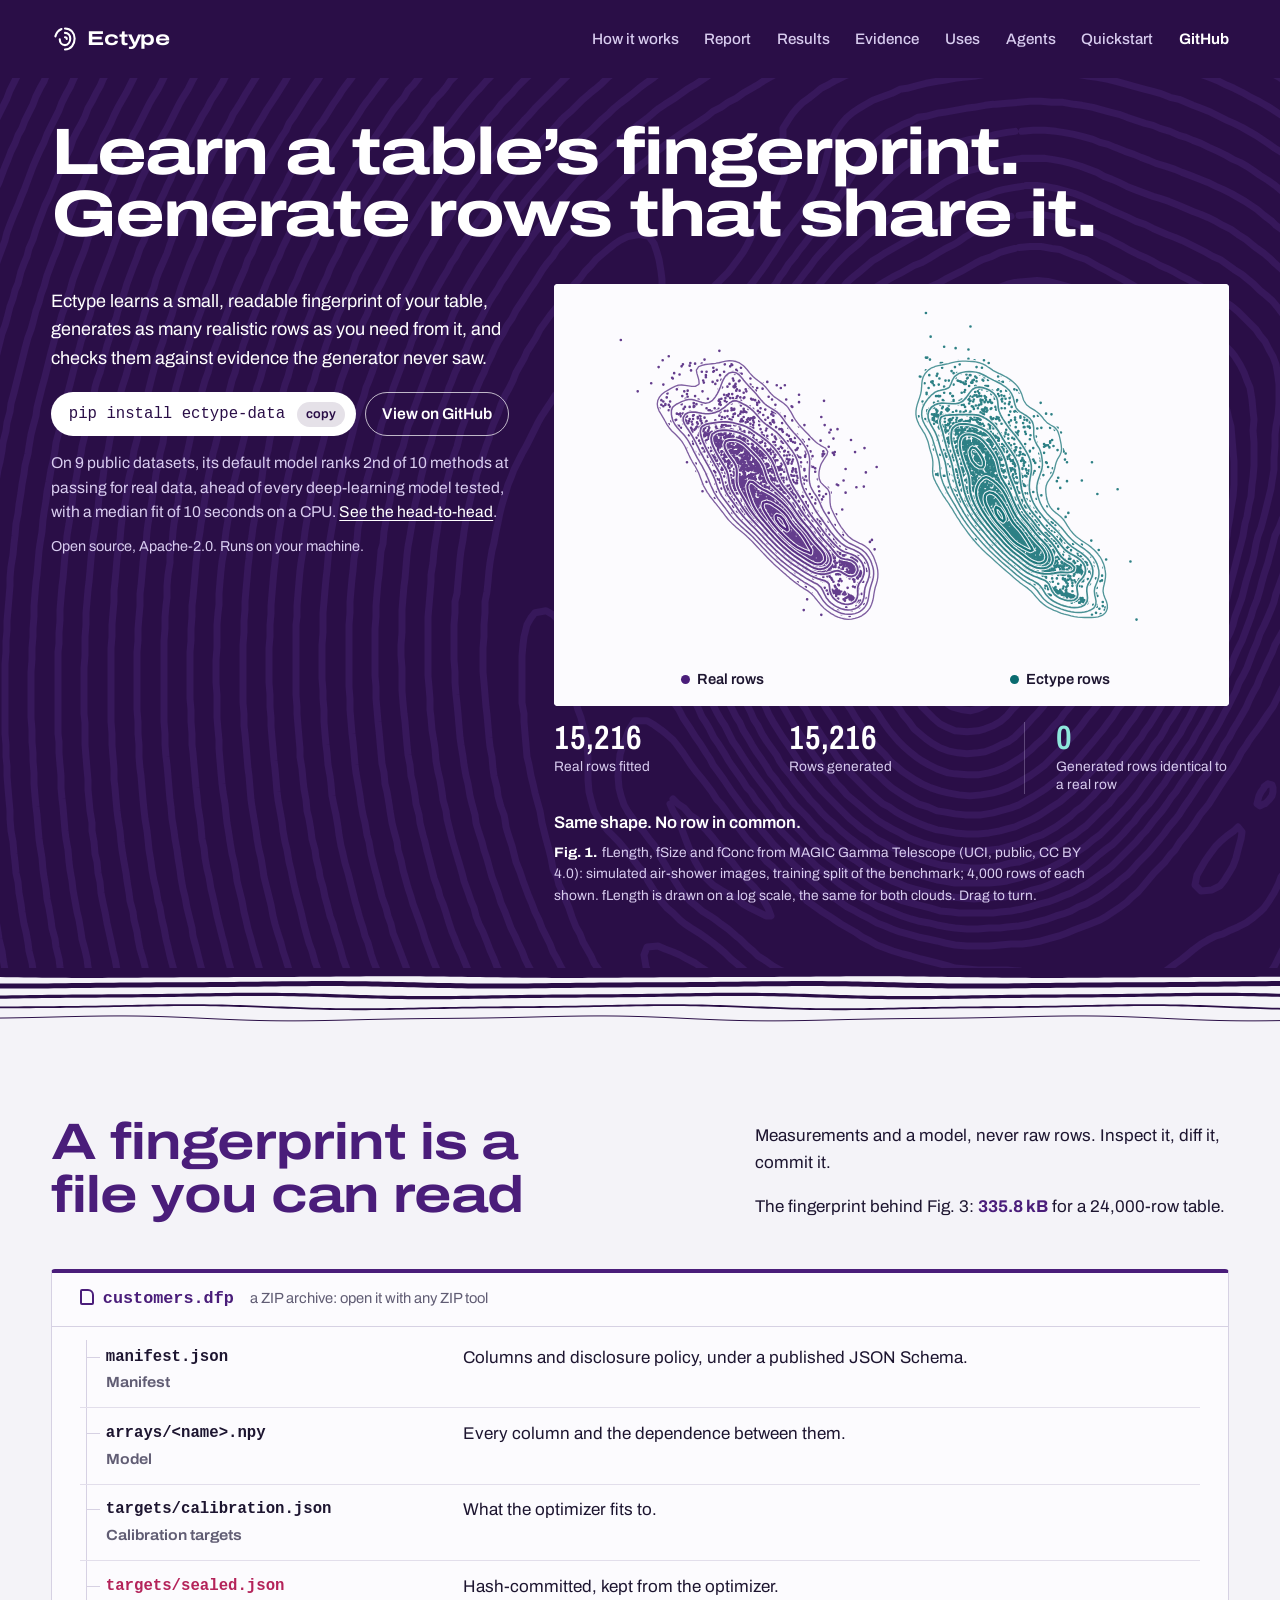
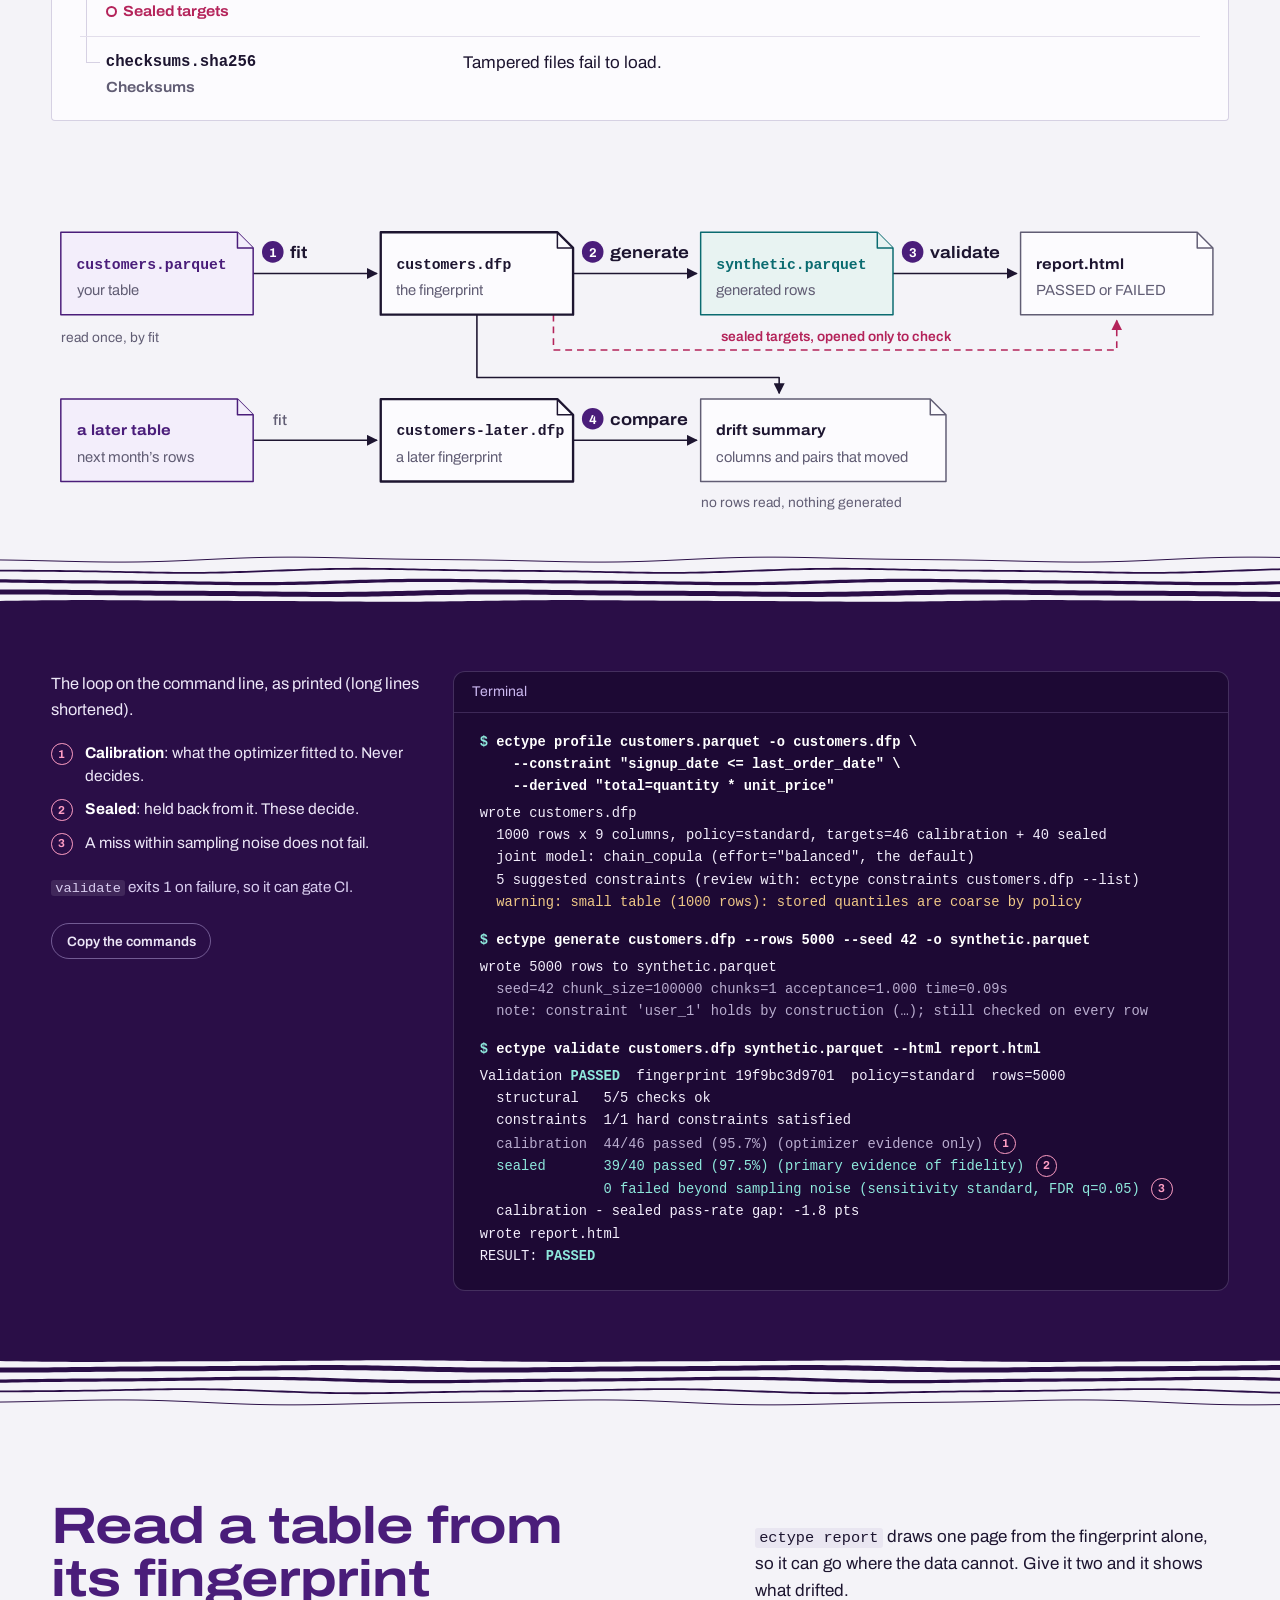
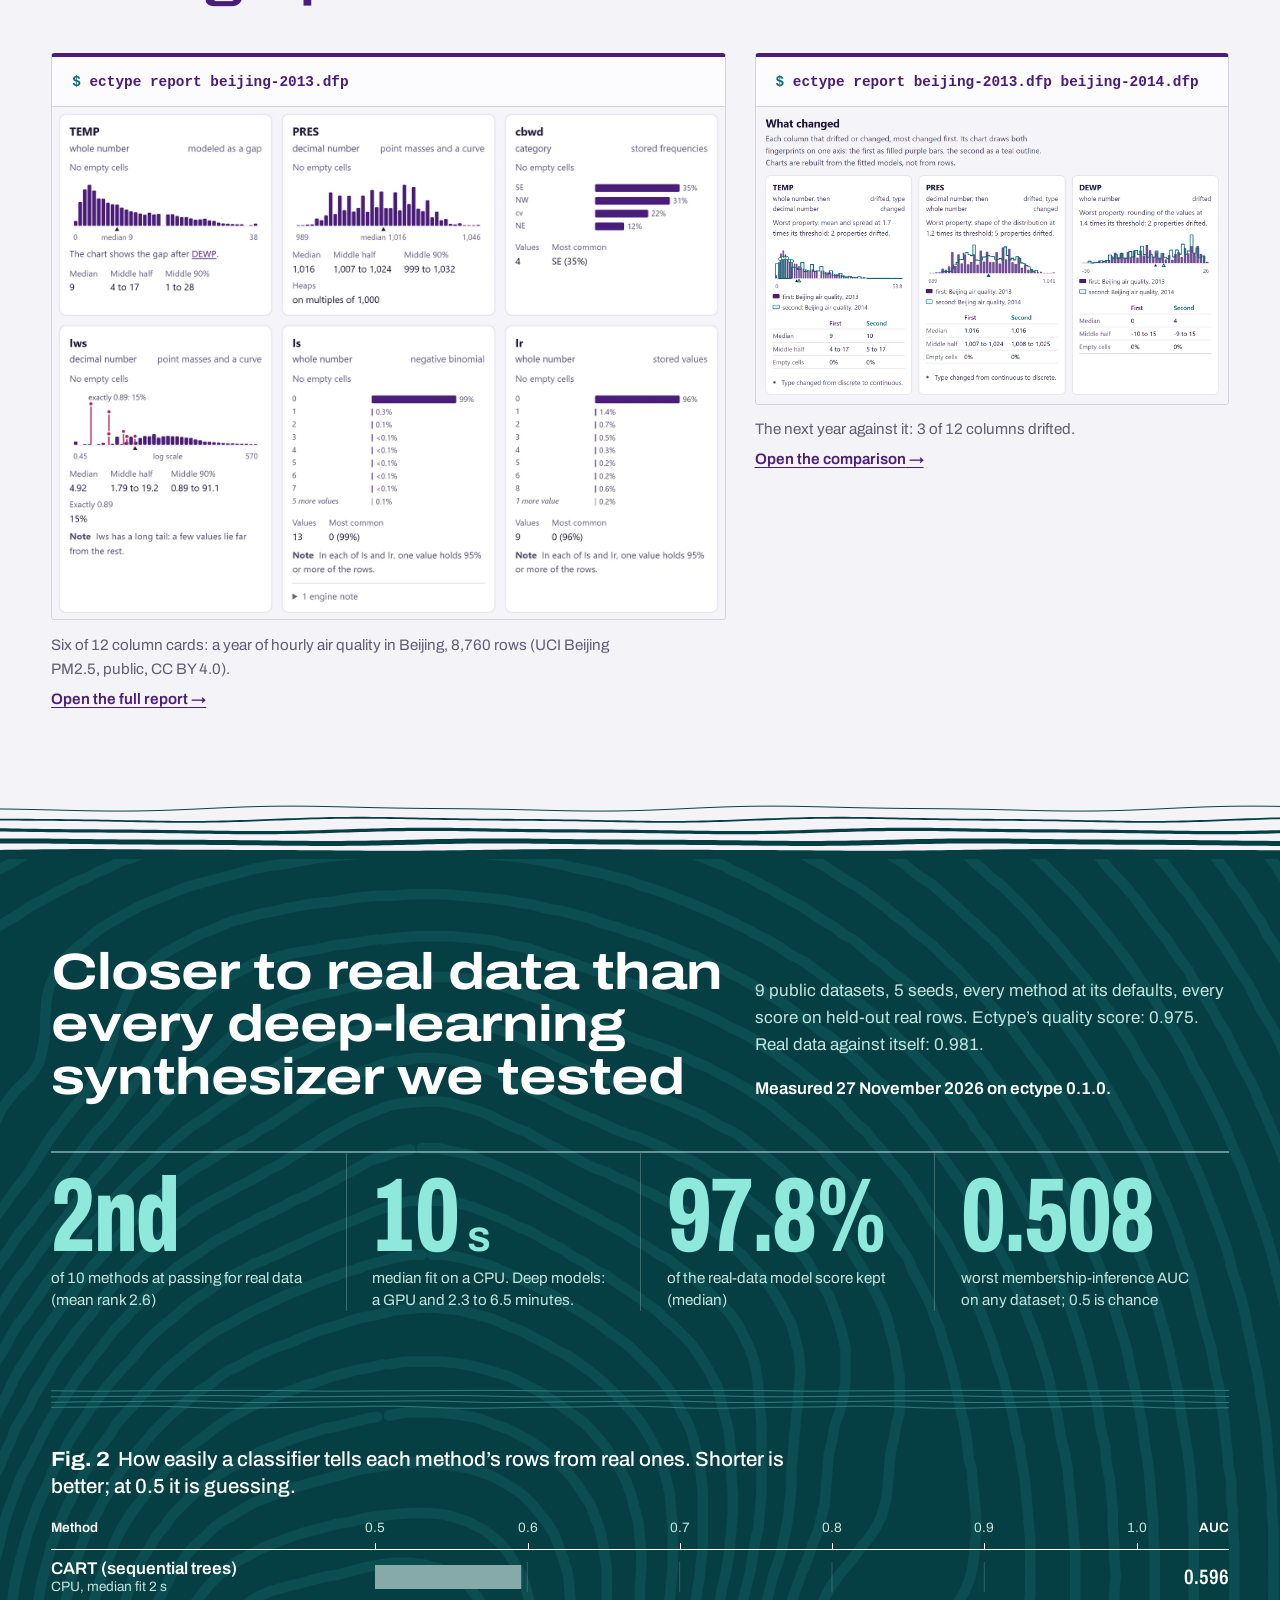
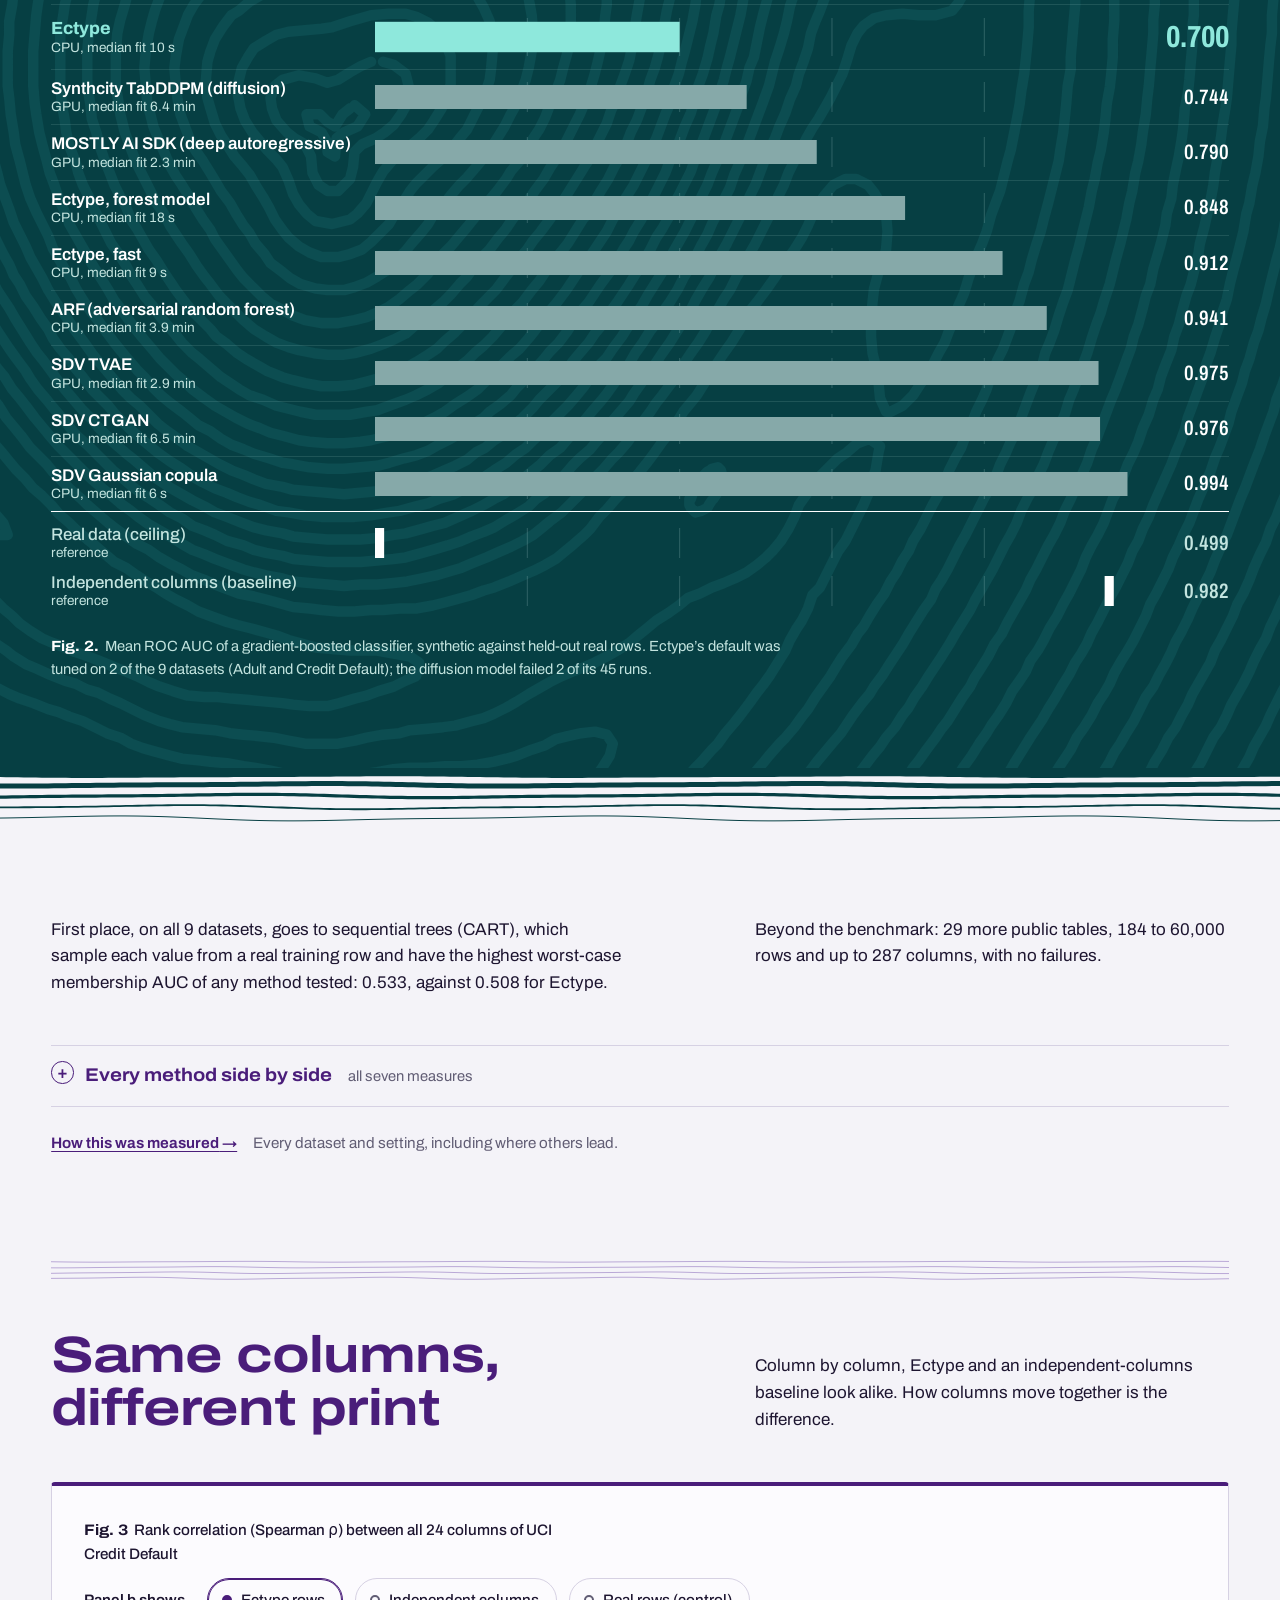
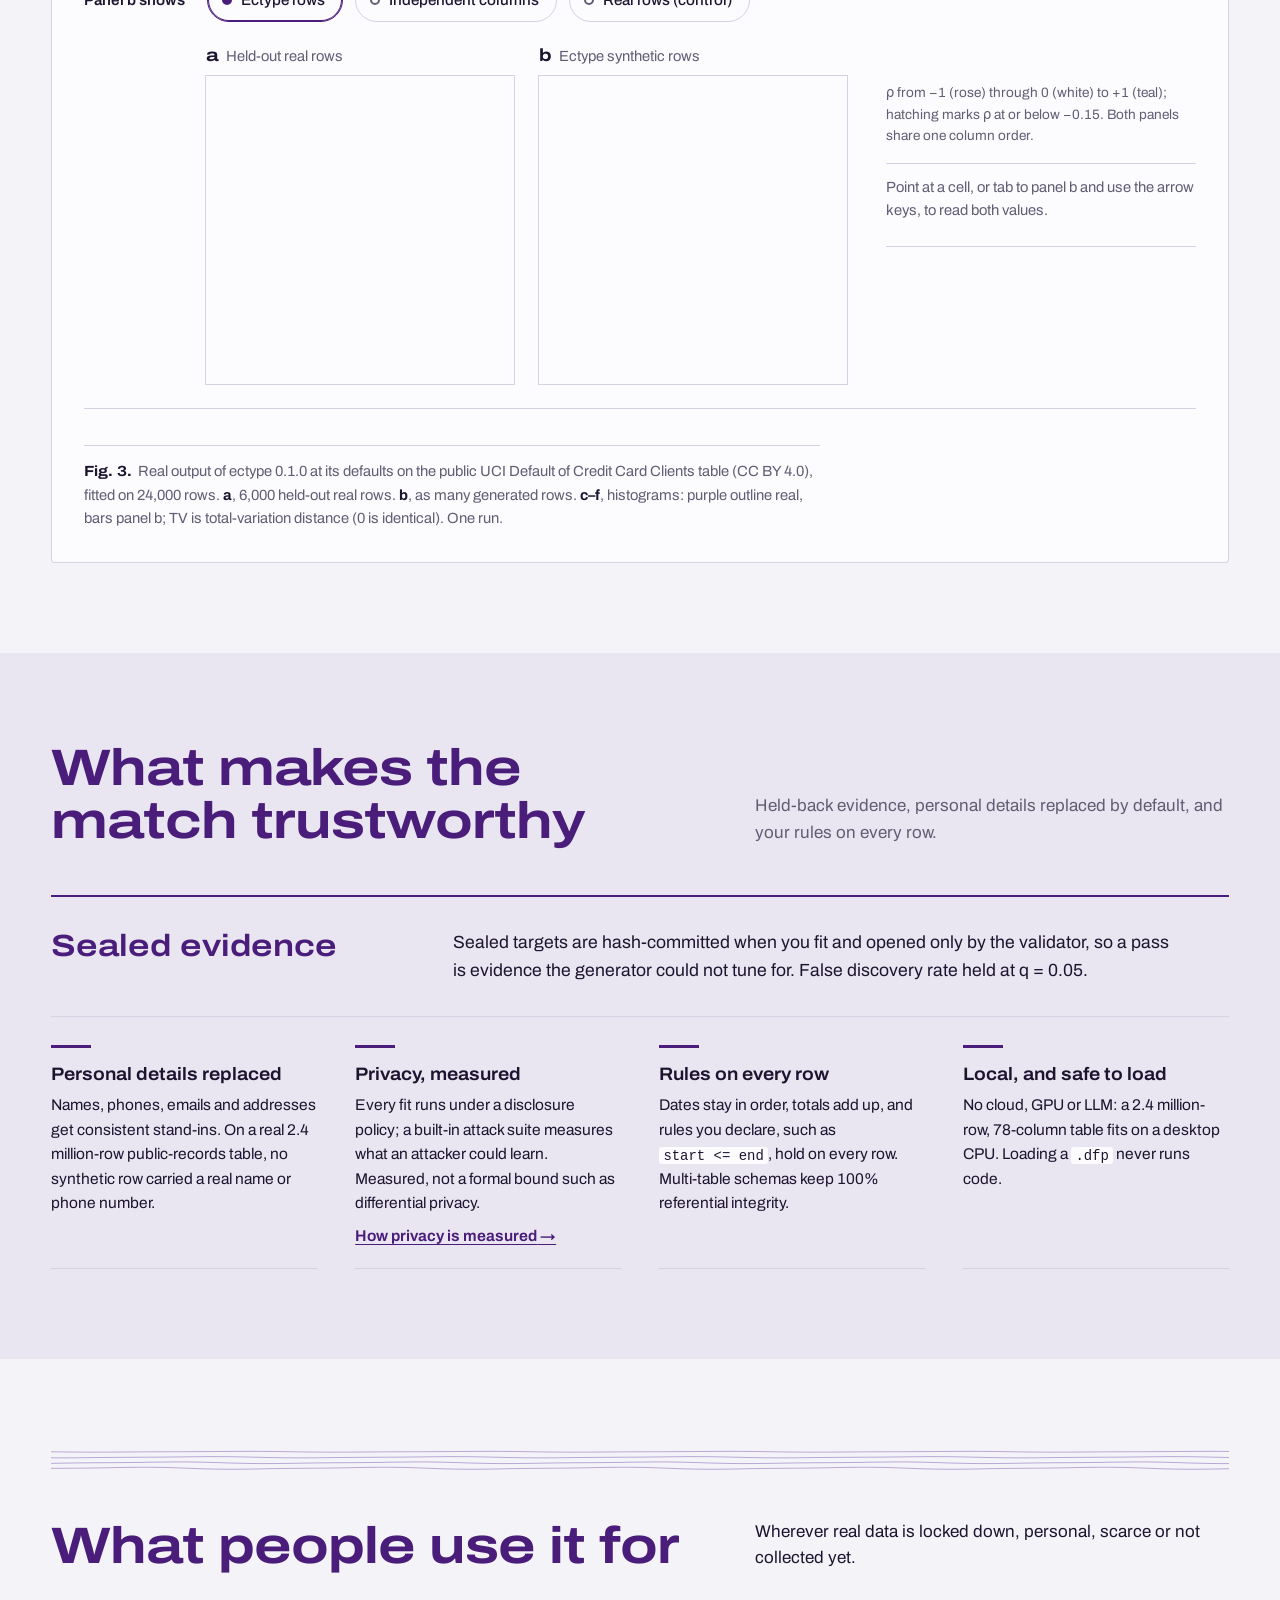
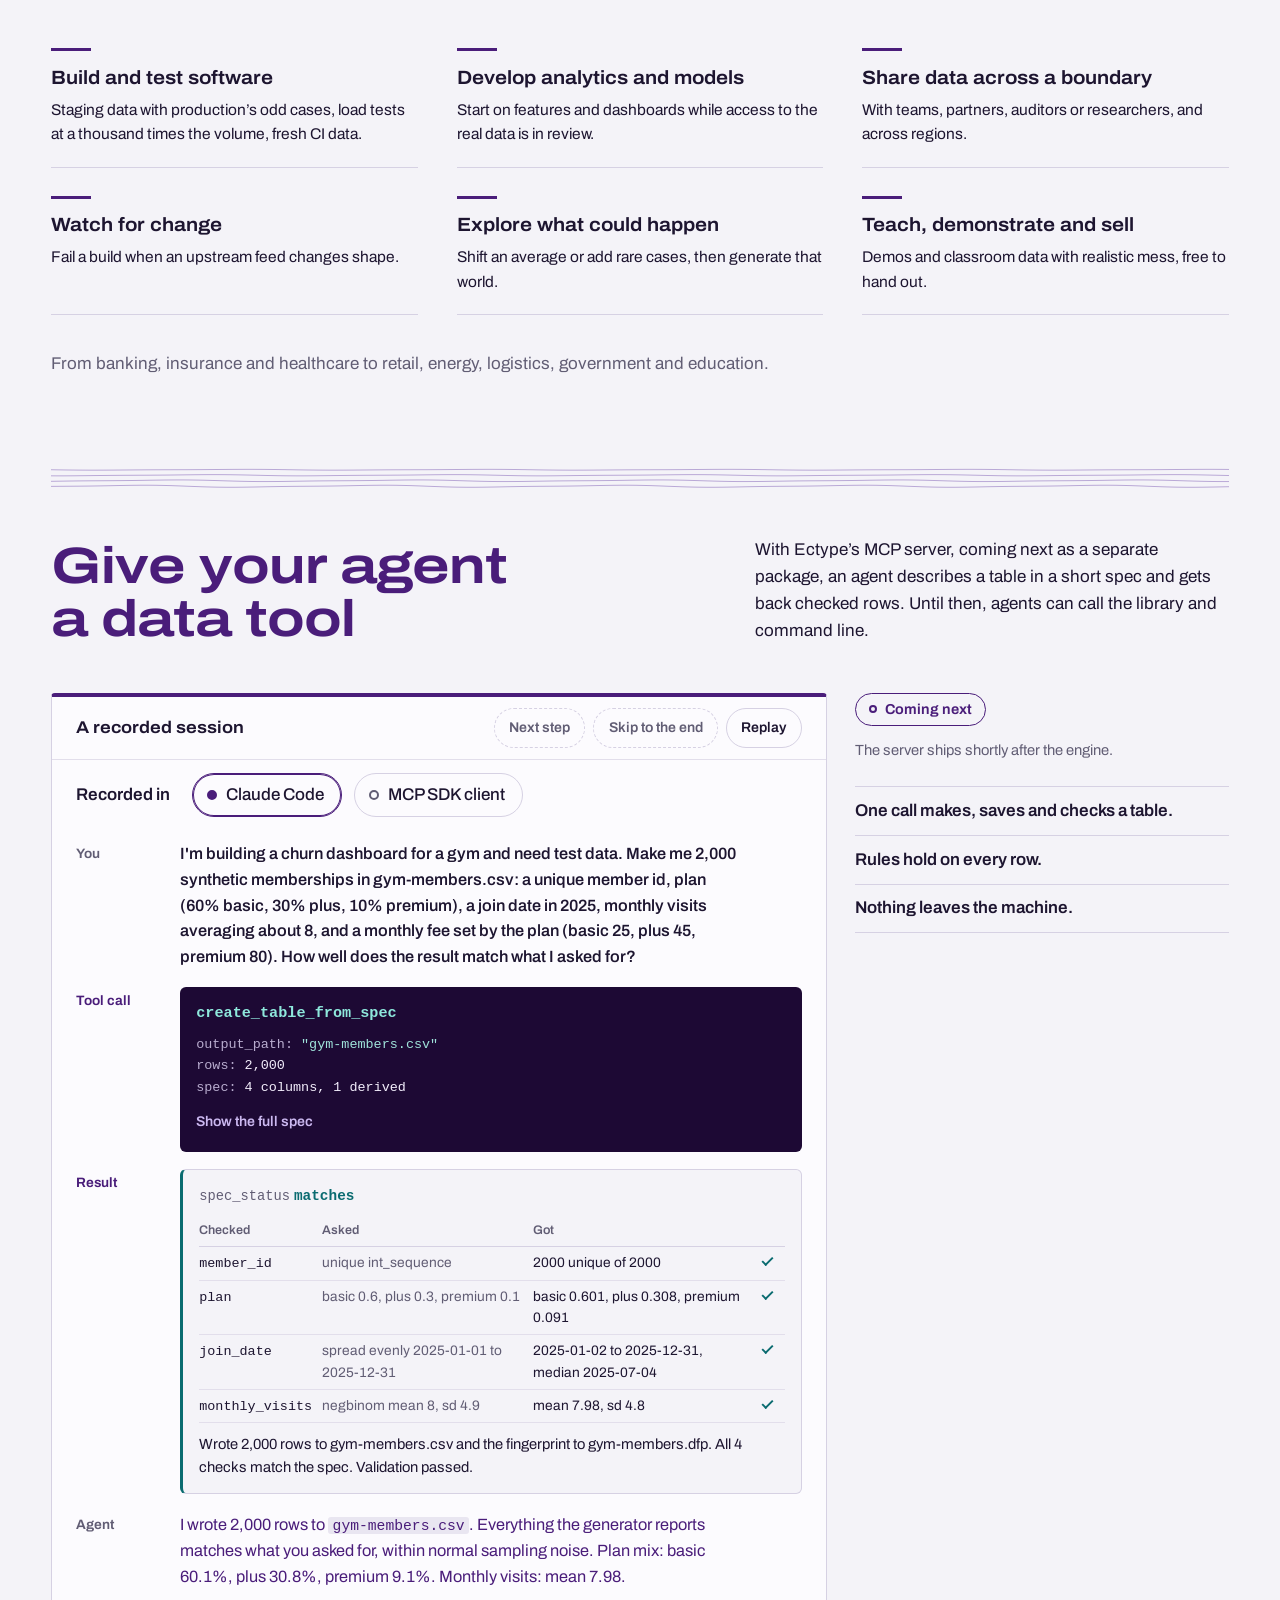
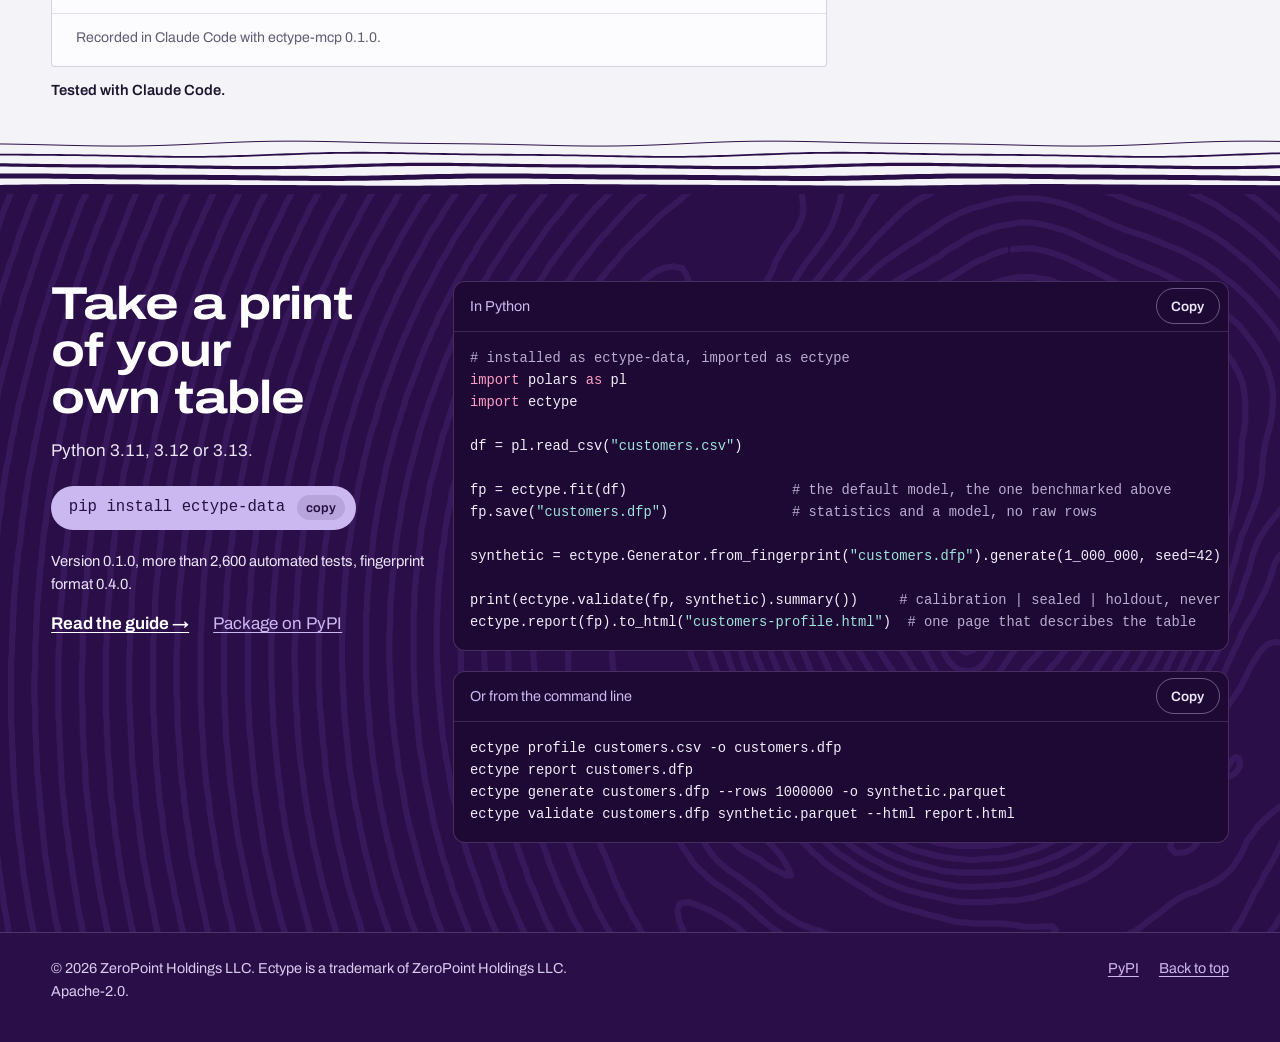
==== commit ead5bc85: "Leaner landing page: about half the words, five links to the repository Each section makes its claim" ====
--- a/index.html
+++ b/index.html
@@ -28,7 +28,6 @@
 <link rel="stylesheet" href="styles.css">
 <script src="js/boot.js"></script>
 <script type="module" src="js/main.js"></script>
-<script type="module" src="js/uses.js"></script>
 <script type="module" src="js/agents.js"></script>
 </head>
 <body>
@@ -58,7 +57,7 @@
  <div class="hero-inner">
     <h1 id="hero-title"><span class="h1-line">Learn a table’s fingerprint.</span> <span class="h1-line">Generate rows that share it.</span></h1>
     <div class="hero-side">
-      <p class="lede">Ectype gives you realistic rows of your own table, as many as you need. It learns a small, readable <code>.dfp</code> fingerprint of how the table behaves, generates from that file alone, and checks the match against sealed evidence the generator never saw.</p>
+      <p class="lede">Ectype learns a small, readable fingerprint of your table, generates as many realistic rows as you need from it, and checks them against evidence the generator never saw.</p>
       <div class="install">
         <button class="pip" type="button" data-copy="pip install ectype-data" aria-label="Copy the command pip install ectype-data">
           <code>pip install ectype-data</code><span class="pip-note" aria-hidden="true">copy</span>
@@ -66,7 +65,7 @@
         <a class="btn" data-site="github" href="https://github.com/EctypeHQ/ectype">View on GitHub</a>
       </div>
       <p class="proof">On <span data-r="compete.datasets" data-f="int">9</span> public datasets, its default model ranks <span data-r="compete.derived.default_rank" data-f="ordinal">2nd</span> of <span data-r="compete.derived.ranked_count" data-f="int">10</span> methods at passing for real data, ahead of every deep-learning model tested, with a median fit of <span data-r="compete.derived.by_id.ectype.fit_seconds_median" data-f="mean0">10</span> seconds on a CPU. <a href="#results">See the head-to-head</a>.</p>
-      <p class="fine">Open source under Apache-2.0. Runs on your machine. <a data-site="docs" href="https://github.com/EctypeHQ/ectype/blob/main/docs/guide/README.md">Read the guide</a>.</p>
+      <p class="fine">Open source, Apache-2.0. Runs on your machine.</p>
     </div>
 
   <figure class="plate cloud" id="fig1" aria-labelledby="fig1-cap" data-view="side">
@@ -109,19 +108,19 @@
     <div class="split-head">
       <h2 id="how-title">A fingerprint is a file you can read</h2>
       <div>
-        <p>A <code>.dfp</code> file is JSON plus NumPy arrays plus checksums. It holds measurements and a model, never raw rows, so you can inspect it, diff it and keep it in version control.</p>
-        <p class="size-note">The fingerprint behind Fig. 3 is <strong data-r="demo.fingerprint_bytes" data-f="kb">335.8 kB</strong> for a <span data-r="demo.dataset.rows_train" data-f="int">24,000</span>-row table.</p>
+        <p>Measurements and a model, never raw rows. Inspect it, diff it, commit it.</p>
+        <p class="size-note">The fingerprint behind Fig. 3: <strong data-r="demo.fingerprint_bytes" data-f="kb">335.8 kB</strong> for a <span data-r="demo.dataset.rows_train" data-f="int">24,000</span>-row table.</p>
       </div>
     </div>
 
     <div class="filewin">
       <p class="filewin-bar"><span class="filewin-name">customers.dfp</span><span class="filewin-kind">a ZIP archive: open it with any ZIP tool</span></p>
       <dl class="anatomy" aria-label="What is inside a fingerprint file">
-        <div><dt><code>manifest.json</code><span>Manifest</span></dt><dd>JSON with a published JSON Schema: the disclosure policy, the columns and the format version.</dd></div>
-        <div><dt><code>arrays/&lt;name&gt;.npy</code><span>Model</span></dt><dd>A fitted model of every column, the dependence between them, missingness, constraints and relationships between tables.</dd></div>
-        <div><dt><code>targets/calibration.json</code><span>Calibration targets</span></dt><dd>Measurements of the source that the optimizer fits to. A pass confirms the fit; the sealed targets are the independent check.</dd></div>
-        <div class="sealed"><dt><code>targets/sealed.json</code><span>Sealed targets</span></dt><dd>Measurements hash-committed at fit time and kept from the optimizer. Only validation and drift comparison open them, and a tampered seal is detected.</dd></div>
-        <div><dt><code>checksums.sha256</code><span>Checksums</span></dt><dd>Every array is checked on load. Loading fails closed on tampered, oversized or malformed archives.</dd></div>
+        <div><dt><code>manifest.json</code><span>Manifest</span></dt><dd>Columns and disclosure policy, under a published JSON Schema.</dd></div>
+        <div><dt><code>arrays/&lt;name&gt;.npy</code><span>Model</span></dt><dd>Every column and the dependence between them.</dd></div>
+        <div><dt><code>targets/calibration.json</code><span>Calibration targets</span></dt><dd>What the optimizer fits to.</dd></div>
+        <div class="sealed"><dt><code>targets/sealed.json</code><span>Sealed targets</span></dt><dd>Hash-committed, kept from the optimizer.</dd></div>
+        <div><dt><code>checksums.sha256</code><span>Checksums</span></dt><dd>Tampered files fail to load.</dd></div>
       </dl>
     </div>
 
@@ -187,20 +186,19 @@
       <figcaption id="flow-cap" class="sr-only">Fit reads your table once and writes the fingerprint file. Generate draws synthetic rows from the file alone. Validate checks those rows against the file’s sealed targets and writes a report that passes or fails. Compare reads two fingerprints and reports which columns and pairs moved, with no rows and no generation.</figcaption>
     </figure>
 
-    <ol class="loop" aria-label="The four operations">
-      <li><h3>Fit</h3><p>Learn the fingerprint from your table under a disclosure policy. This is the only step that needs the source data.</p></li>
-      <li><h3>Generate</h3><p>Draw any number of rows from the file, on any machine. The same seed gives the same rows, in parallel or not.</p></li>
-      <li><h3>Validate</h3><p>Score the rows on calibration, sealed and optional holdout evidence, reported separately and never merged into one score.</p></li>
-      <li><h3>Compare</h3><p>Put two fingerprints side by side to find which columns and pairs drifted, with no data and no generation.</p></li>
-    </ol>
   </div>
 
   <div class="run">
     <figure class="run-inner" aria-labelledby="run-cap">
       <figcaption id="run-cap" class="run-cap">
-        <p>The same loop on the command line, on an example customers table: fit with the defaults, generate, validate. Under each command is what it printed. Long lines are shortened and a few are left out.</p>
-        <p class="run-exit"><code>validate</code> ends with <code>RESULT: PASSED</code> or <code>RESULT: FAILED</code> and exits 1 on failure, so it can gate a script or a CI job.</p>
-        <p class="run-links"><button type="button" class="copy" data-copy="ectype profile customers.parquet -o customers.dfp --constraint &quot;signup_date &lt;= last_order_date&quot; --derived &quot;total=quantity * unit_price&quot;&#10;ectype generate customers.dfp --rows 5000 --seed 42 -o synthetic.parquet&#10;ectype validate customers.dfp synthetic.parquet --html report.html" aria-label="Copy the three commands">Copy the commands</button> <a data-site="docs" href="https://github.com/EctypeHQ/ectype/blob/main/docs/guide/README.md">Read the guide</a></p>
+        <p>The loop on the command line, as printed (long lines shortened).</p>
+        <ol class="run-key" aria-label="How to read the validation">
+          <li><b>Calibration</b>: what the optimizer fitted to. Never decides.</li>
+          <li><b>Sealed</b>: held back from it. These decide.</li>
+          <li>A miss within sampling noise does not fail.</li>
+        </ol>
+        <p class="run-exit"><code>validate</code> exits 1 on failure, so it can gate CI.</p>
+        <p class="run-links"><button type="button" class="copy" data-copy="ectype profile customers.parquet -o customers.dfp --constraint &quot;signup_date &lt;= last_order_date&quot; --derived &quot;total=quantity * unit_price&quot;&#10;ectype generate customers.dfp --rows 5000 --seed 42 -o synthetic.parquet&#10;ectype validate customers.dfp synthetic.parquet --html report.html" aria-label="Copy the three commands">Copy the commands</button></p>
       </figcaption>
       <div class="term" id="session">
         <p class="term-bar"><span>Terminal</span></p>
@@ -215,9 +213,9 @@
   note: constraint 'user_1' holds by construction (…); still checked on every row</span></span></span><span class="blk"><span class="cmd">ectype validate customers.dfp synthetic.parquet --html report.html</span><span class="out">Validation <span class="pass">PASSED</span>  fingerprint 19f9bc3d9701  policy=standard  rows=5000
   structural   5/5 checks ok
   constraints  1/1 hard constraints satisfied
-  <span class="dim">calibration  44/46 passed (95.7%) (optimizer evidence only)</span>
-  <span class="lit">sealed       39/40 passed (97.5%) (primary evidence of fidelity)</span>
-               <span class="lit">0 failed beyond sampling noise (sensitivity standard, FDR q=0.05)</span>
+  <span class="dim">calibration  44/46 passed (95.7%) (optimizer evidence only)</span><span class="mk" aria-hidden="true">1</span>
+  <span class="lit">sealed       39/40 passed (97.5%) (primary evidence of fidelity)</span><span class="mk" aria-hidden="true">2</span>
+               <span class="lit">0 failed beyond sampling noise (sensitivity standard, FDR q=0.05)</span><span class="mk" aria-hidden="true">3</span>
   calibration - sealed pass-rate gap: -1.8 pts
 wrote report.html
 RESULT: <span class="pass">PASSED</span></span></span></code></pre>
@@ -233,8 +231,7 @@
   <div class="split-head">
     <h2 id="profile-title">Read a table from its fingerprint</h2>
     <div>
-      <p><code>ectype report</code> turns a fingerprint into one self-contained page: each column’s distribution, how the columns move together, what is missing, the relationships found and what the privacy policy did. Give it two fingerprints and it shows what drifted between them.</p>
-      <p>The page is built from the fingerprint alone, so it can go wherever the fingerprint can, even where the data cannot. In Python, <code>ectype.report(fp)</code>.</p>
+      <p><code>ectype report</code> draws one page from the fingerprint alone, so it can go where the data cannot. Give it two and it shows what drifted.</p>
     </div>
   </div>
 
@@ -244,14 +241,14 @@
         <p class="pshot-bar"><code>ectype report beijing-2013.dfp</code></p>
         <img src="img/report-profile.webp" width="1600" height="1218" loading="lazy" decoding="async" alt="Six column cards from the profile report: TEMP, drawn as its gap above DEWP, and PRES as histograms with their medians marked, cbwd as bars of wind-direction shares, Iws with its point masses drawn apart from the curve, and Is and Ir, where one value holds most rows.">
       </div>
-      <figcaption id="pshot-a-cap">Six of the <span data-r="profile.columns" data-f="int">12</span> column cards from the profile of a year of hourly air-quality readings in Beijing, <span data-r="profile.rows" data-f="int">8,760</span> rows (<span data-r="profile.source">UCI Beijing PM2.5, public, CC BY 4.0</span>). Every chart is redrawn from the fingerprint. <a href="example-report.html">Open the full report</a></figcaption>
+      <figcaption id="pshot-a-cap">Six of <span data-r="profile.columns" data-f="int">12</span> column cards: a year of hourly air quality in Beijing, <span data-r="profile.rows" data-f="int">8,760</span> rows (<span data-r="profile.source">UCI Beijing PM2.5, public, CC BY 4.0</span>). <a href="example-report.html">Open the full report</a></figcaption>
     </figure>
     <figure class="pshot" aria-labelledby="pshot-b-cap">
       <div class="pshot-plate">
         <p class="pshot-bar"><code>ectype report beijing-2013.dfp beijing-2014.dfp</code></p>
         <img src="img/report-comparison.webp" width="1600" height="1005" loading="lazy" decoding="async" alt="The comparison report’s “What changed” section: three column cards, TEMP, PRES and DEWP, each drawing 2013 as purple bars and 2014 as a teal outline on one axis, with the medians and middle halves of both years side by side.">
       </div>
-      <figcaption id="pshot-b-cap">The same year against the next: <span data-r="profile.drifted_columns" data-f="int">3</span> of <span data-r="profile.columns" data-f="int">12</span> columns drifted, each drawn with both years on one axis. <a href="example-comparison.html">Open the comparison</a></figcaption>
+      <figcaption id="pshot-b-cap">The next year against it: <span data-r="profile.drifted_columns" data-f="int">3</span> of <span data-r="profile.columns" data-f="int">12</span> columns drifted. <a href="example-comparison.html">Open the comparison</a></figcaption>
     </figure>
   </div>
 </section>
@@ -263,20 +260,20 @@
   <div class="split-head">
     <h2 id="res-title">Closer to real data than every deep-learning synthesizer we tested</h2>
     <div>
-      <p>A head-to-head on <span data-r="compete.datasets" data-f="int">9</span> public datasets with <span data-r="compete.seeds" data-f="int">5</span> seeds each, every competitor at its library defaults, every score taken on held-out real rows that no method saw. Ectype at its defaults reaches a quality score of <span data-r="compete.derived.by_id.ectype.quality" data-f="mean3">0.975</span>; real data scored against real data reaches <span data-r="compete.derived.by_id.real-train.quality" data-f="mean3">0.981</span>.</p>
+      <p><span data-r="compete.datasets" data-f="int">9</span> public datasets, <span data-r="compete.seeds" data-f="int">5</span> seeds, every method at its defaults, every score on held-out real rows. Ectype’s quality score: <span data-r="compete.derived.by_id.ectype.quality" data-f="mean3">0.975</span>. Real data against itself: <span data-r="compete.derived.by_id.real-train.quality" data-f="mean3">0.981</span>.</p>
       <p class="measured">Measured <time datetime="2026-11-27" data-r="compete.report_date" data-f="date">27 November 2026</time> on ectype <span data-r="compete.engine_version">0.1.0</span>.</p>
     </div>
   </div>
 
   <dl class="h2h-stats">
-    <div><dt>Of <span data-r="compete.derived.ranked_count" data-f="int">10</span> methods on the classifier test, with a mean rank of <span data-r="compete.derived.by_id.ectype.mean_rank_classifier" data-f="mean1">2.6</span> across datasets</dt><dd><span data-r="compete.derived.default_rank" data-f="ordinal">2nd</span></dd></div>
-    <div><dt>Median fit, on a CPU. The deep-learning models need a GPU and <span data-r="compete.derived.deep_fit_minutes_range" data-f="range1">2.3 to 6.5</span> minutes.</dt><dd><span data-r="compete.derived.by_id.ectype.fit_seconds_median" data-f="mean0">10</span><span class="unit"> s</span></dd></div>
-    <div><dt>Of the real-data predictive score that models trained on Ectype’s rows keep (median)</dt><dd><span data-r="compete.derived.by_id.ectype.utility_median" data-f="pct1">97.8%</span></dd></div>
-    <div><dt>Highest membership-inference AUC on any dataset, where 0.5 is chance</dt><dd><span data-r="compete.derived.by_id.ectype.membership_auc_worst_dataset" data-f="mean3">0.508</span></dd></div>
+    <div><dt>of <span data-r="compete.derived.ranked_count" data-f="int">10</span> methods at passing for real data (mean rank <span data-r="compete.derived.by_id.ectype.mean_rank_classifier" data-f="mean1">2.6</span>)</dt><dd><span data-r="compete.derived.default_rank" data-f="ordinal">2nd</span></dd></div>
+    <div><dt>median fit on a CPU. Deep models: a GPU and <span data-r="compete.derived.deep_fit_minutes_range" data-f="range1">2.3 to 6.5</span> minutes.</dt><dd><span data-r="compete.derived.by_id.ectype.fit_seconds_median" data-f="mean0">10</span><span class="unit"> s</span></dd></div>
+    <div><dt>of the real-data model score kept (median)</dt><dd><span data-r="compete.derived.by_id.ectype.utility_median" data-f="pct1">97.8%</span></dd></div>
+    <div><dt>worst membership-inference AUC on any dataset; 0.5 is chance</dt><dd><span data-r="compete.derived.by_id.ectype.membership_auc_worst_dataset" data-f="mean3">0.508</span></dd></div>
   </dl>
 
   <figure class="h2h-fig" aria-labelledby="fig2-cap">
-    <p class="fig-title"><span class="fig-no">Fig. 2</span> How easily a classifier tells each method’s rows from real ones. Shorter bars pass for real data more often; at 0.5 the classifier is guessing.</p>
+    <p class="fig-title"><span class="fig-no">Fig. 2</span> How easily a classifier tells each method’s rows from real ones. Shorter is better; at 0.5 it is guessing.</p>
     <div class="h2h" aria-hidden="true">
 <!-- bake:compete-chart -->
 <div class="h2h-axis"><span>Method</span><div class="h2h-ticks"><span>0.5</span><span>0.6</span><span>0.7</span><span>0.8</span><span>0.9</span><span>1.0</span></div><span>AUC</span></div>
@@ -295,7 +292,7 @@
 <!-- /bake:compete-chart -->
     </div>
     <figcaption id="fig2-cap">
-      <span class="fig-no">Fig. 2.</span> Mean ROC AUC of a gradient-boosted classifier separating synthetic rows from held-out real rows, over <span data-r="compete.datasets" data-f="int">9</span> datasets and <span data-r="compete.seeds" data-f="int">5</span> seeds, with Ectype on a CPU and the deep-learning models on a GPU; the table below lists the same values. Ectype’s default model was tuned on <span data-r="compete.derived.tuned.count" data-f="int">2</span> of the <span data-r="compete.datasets" data-f="int">9</span> datasets (<span data-r="compete.derived.tuned.names">Adult and Credit Default</span>). The diffusion model failed on <span data-r="compete.derived.by_id.synthcity-ddpm.runs_failed" data-f="int">2</span> of its <span data-r="compete.derived.runs_per_method" data-f="int">45</span> runs.
+      <span class="fig-no">Fig. 2.</span> Mean ROC AUC of a gradient-boosted classifier, synthetic against held-out real rows. Ectype’s default was tuned on <span data-r="compete.derived.tuned.count" data-f="int">2</span> of the <span data-r="compete.datasets" data-f="int">9</span> datasets (<span data-r="compete.derived.tuned.names">Adult and Credit Default</span>); the diffusion model failed <span data-r="compete.derived.by_id.synthcity-ddpm.runs_failed" data-f="int">2</span> of its <span data-r="compete.derived.runs_per_method" data-f="int">45</span> runs.
     </figcaption>
   </figure>
  </div>
@@ -303,13 +300,13 @@
 
  <div class="results-rest">
   <div class="h2h-notes">
-    <p>First place on the classifier test goes to sequential trees (CART), on all <span data-r="compete.derived.leader.wins" data-f="int">9</span> datasets. Each value they emit is sampled from a real training row, and they have the highest worst-case membership-inference score of any method tested: <span data-r="compete.derived.leader.membership_auc_worst_dataset" data-f="mean3">0.533</span>, against <span data-r="compete.derived.by_id.ectype.membership_auc_worst_dataset" data-f="mean3">0.508</span> for Ectype.</p>
-    <p>Beyond the benchmark, Ectype runs on <span data-r="robustness.tables" data-f="int">29</span> further public government, health and finance tables, from <span data-r="robustness.rows_min" data-f="int">184</span> rows to <span data-r="robustness.rows_max" data-f="int">60,000</span>-row samples and up to <span data-r="robustness.columns_max" data-f="int">287</span> columns, with no failures.</p>
+    <p>First place, on all <span data-r="compete.derived.leader.wins" data-f="int">9</span> datasets, goes to sequential trees (CART), which sample each value from a real training row and have the highest worst-case membership AUC of any method tested: <span data-r="compete.derived.leader.membership_auc_worst_dataset" data-f="mean3">0.533</span>, against <span data-r="compete.derived.by_id.ectype.membership_auc_worst_dataset" data-f="mean3">0.508</span> for Ectype.</p>
+    <p>Beyond the benchmark: <span data-r="robustness.tables" data-f="int">29</span> more public tables, <span data-r="robustness.rows_min" data-f="int">184</span> to <span data-r="robustness.rows_max" data-f="int">60,000</span> rows and up to <span data-r="robustness.columns_max" data-f="int">287</span> columns, with no failures.</p>
   </div>
 
   <details class="h2h-more">
-  <summary><span id="h2h-cap-t">Every method side by side</span><span class="sum-hint">classifier AUC, rank, quality, utility, membership AUC, fit time and hardware</span></summary>
-  <p class="table-note" id="h2h-cap">Classifier AUC and quality are means over <span data-r="compete.datasets" data-f="int">9</span> datasets and <span data-r="compete.seeds" data-f="int">5</span> seeds, utility is the median share of the real-data score kept, and membership AUC is the worst single dataset. Lower is better for classifier AUC, rank and membership AUC. The real-data row is the training split scored as if it were synthetic: it marks each metric’s best value and shows that the attack catches copied rows. “Ectype” is the default, <code>ectype.fit(df)</code> with nothing passed; a row named “Ectype, …” changes one setting, such as <code>effort="fast"</code>.</p>
+  <summary><span id="h2h-cap-t">Every method side by side</span><span class="sum-hint">all seven measures</span></summary>
+  <p class="table-note" id="h2h-cap">Lower is better for classifier AUC, rank and membership AUC. “Ectype” is <code>ectype.fit(df)</code>; “Ectype, …” changes one setting.</p>
     <div class="table-scroll" tabindex="0" role="region" aria-labelledby="h2h-cap-t">
       <table class="h2h-table">
         <caption class="sr-only">Every method in the head-to-head, with classifier AUC, mean rank, quality, utility, worst-case membership AUC, median fit time and hardware</caption>
@@ -333,7 +330,7 @@
       </table>
     </div>
   </details>
-  <p class="source">Every number, every method and every dataset, including where others lead, is in <a data-site="compete" href="https://github.com/EctypeHQ/ectype/blob/main/docs/results/compete.md">the report</a>.</p>
+  <p class="source"><a class="more" data-site="compete" href="https://github.com/EctypeHQ/ectype/blob/main/docs/results/compete.md">How this was measured</a> Every dataset and setting, including where others lead.</p>
  </div>
 </section>
 
@@ -342,7 +339,7 @@
   <div class="split-head">
     <h2 id="ev-title">Same columns, different print</h2>
     <div>
-      <p>Ectype and the independent-columns baseline share the same fitted model of each column, so one column at a time they look alike. The difference is how the columns move together: payment status this month and last, one bill and the next. Fig. 3 shows all of those pairs at once.</p>
+      <p>Column by column, Ectype and an independent-columns baseline look alike. How columns move together is the difference.</p>
     </div>
   </div>
 
@@ -369,7 +366,7 @@
       <div class="spec-side">
         <div class="key">
           <svg id="scale" viewBox="0 0 220 34" aria-hidden="true" focusable="false"></svg>
-          <p>Colour shows ρ from −1 (rose) through 0 (white) to +1 (teal); hatching marks ρ at or below −0.15, so the sign never rests on colour alone. Both panels list the columns in the same order, top to bottom and left to right.</p>
+          <p>ρ from −1 (rose) through 0 (white) to +1 (teal); hatching marks ρ at or below −0.15. Both panels share one column order.</p>
         </div>
         <p class="readout" id="readout" aria-live="polite">Point at a cell, or tab to panel b and use the arrow keys, to read both values.</p>
         <ol class="notes" id="notes" aria-label="Annotations"></ol>
@@ -382,7 +379,7 @@
 
     <figcaption id="fig3-cap">
       <p class="status" data-status hidden></p>
-      <span class="fig-no">Fig. 3.</span> Real output of ectype <span data-r="demo.engine.version">0.1.0</span> on the public UCI Default of Credit Card Clients table (CC BY 4.0), fitted on <span data-r="demo.dataset.rows_train" data-f="int">24,000</span> rows with the default settings (the chain model). <b>a</b>, <span data-r="demo.dataset.rows_holdout" data-f="int">6,000</span> real rows the profiler never saw. <b>b</b>, the same number of generated rows; the independent-columns baseline uses the same column models with no dependence, and the control shows the real rows again. Markers 1–3 are the annotated blocks; their mean ρ recomputes when panel b changes. <b>c–f</b>, marginal histograms: the purple outline is real, the bars are panel b, and TV is total-variation distance (0 means identical). One run; Fig. 2 covers <span data-r="compete.datasets" data-f="int">9</span> datasets and <span data-r="compete.seeds" data-f="int">5</span> seeds.
+      <span class="fig-no">Fig. 3.</span> Real output of ectype <span data-r="demo.engine.version">0.1.0</span> at its defaults on the public UCI Default of Credit Card Clients table (CC BY 4.0), fitted on <span data-r="demo.dataset.rows_train" data-f="int">24,000</span> rows. <b>a</b>, <span data-r="demo.dataset.rows_holdout" data-f="int">6,000</span> held-out real rows. <b>b</b>, as many generated rows. <b>c–f</b>, histograms: purple outline real, bars panel b; TV is total-variation distance (0 is identical). One run.
     </figcaption>
   </figure>
 </section>
@@ -391,312 +388,54 @@
 <section class="marks" id="features" aria-labelledby="marks-title">
   <div class="split-head">
     <h2 id="marks-title">What makes the match trustworthy</h2>
-    <div><p>Ectype tests its own rows against evidence held back from the generator, replaces personal details by default, and keeps the rules your data obeys on every generated row. These details are to Ectype what minutiae are to a print: what make a match one you can rely on.</p></div>
+    <div><p>Held-back evidence, personal details replaced by default, and your rules on every row.</p></div>
   </div>
 
   <div class="mark-lead">
     <h3>Sealed evidence</h3>
-    <p>Every fingerprint splits its measurements in two. Calibration targets are what the optimizer sees. Sealed targets are hash-committed when you fit and opened only by the validator, so a pass on them is evidence the generator could not have tuned for. The verdict allows for chance: a sealed target fails when it misses by more than sampling noise explains, with the false discovery rate controlled at q = <span data-r="validation.fdr_q" data-f="mean2">0.05</span> across all targets.</p>
-  </div>
-
-  <figure class="report" aria-labelledby="report-cap">
-    <div class="term term-report">
-      <p class="term-bar"><span>ectype validate customers.dfp synthetic.parquet --html report.html</span></p>
-<pre tabindex="0" aria-label="Validation summary from the session above, which passes"><code>Validation <span class="pass">PASSED</span>  fingerprint 19f9bc3d9701  policy=standard  rows=5000
-  structural   5/5 checks ok
-  constraints  1/1 hard constraints satisfied
-  <span class="dim">calibration  44/46 passed (95.7%) (optimizer evidence only)</span><span class="mk" aria-hidden="true">1</span>
-  <span class="lit">sealed       39/40 passed (97.5%) (primary evidence of fidelity)</span><span class="mk" aria-hidden="true">2</span>
-               <span class="lit">0 failed beyond sampling noise (sensitivity standard, FDR q=0.05)</span><span class="mk" aria-hidden="true">3</span>
-  calibration - sealed pass-rate gap: -1.8 pts<span class="mk" aria-hidden="true">4</span>
-<span class="dim">    worst calibration: bivariate.spearman:income|unit_price  d=0.08688 tol=0.06108
-    worst calibration: bivariate.spearman:age|unit_price  d=0.08874 tol=0.07828</span>
-    worst sealed: bivariate.kendall:income|unit_price  d=0.05335 tol=0.05<span class="mk" aria-hidden="true">5</span>
-RESULT: <span class="pass">PASSED</span></code></pre>
-    </div>
-    <ol class="report-notes" aria-label="How to read the report">
-      <li><b>Calibration</b> is what the optimizer fitted to. It is reported, and it never decides the result.</li>
-      <li><b>Sealed</b> targets are opened from the seal. With the structural checks and hard constraints, they decide the result.</li>
-      <li>One sealed target missed its tolerance, but by less than sampling noise explains, so the report passes.</li>
-      <li>The gap is the calibration pass rate minus the sealed one. A large positive gap means the model meets what it was tuned on but not what was held back.</li>
-      <li>That one miss: <code>d</code> is the distance between the generated rows and the sealed measurement, <code>tol</code> the distance allowed.</li>
-    </ol>
-    <figcaption id="report-cap">The summary <code>ectype validate</code> printed in the session above.</figcaption>
-  </figure>
-
-  <div class="mark-lead">
-    <h3>Personal details replaced by default</h3>
-    <p>Ectype recognises columns of names, phone numbers, email addresses and address lines, and replaces each value with a consistent stand-in: the same customer gets the same stand-in every time, so repeat customers stay repeat customers and no real name appears. Unique keys are regenerated, never copied, and keys that point to another record come out as fresh keys with the source’s repeat pattern. On a real <span data-r="pii.table_rows" data-f="million1">2.4 million</span>-row public-records table, no synthetic row carried a real name or phone number.</p>
-  </div>
-
-  <ul class="mark-list">
+    <p>Sealed targets are hash-committed when you fit and opened only by the validator, so a pass is evidence the generator could not tune for. False discovery rate held at q = <span data-r="validation.fdr_q" data-f="mean2">0.05</span>.</p>
+  </div>
+
+  <ul class="mark-list mark-four">
     <li>
-      <h3>A disclosure policy on every fit</h3>
-      <p>Each fingerprint is fitted under <code>strict</code>, <code>standard</code> or <code>research</code>. The policy pools rare categories, coarsens quantiles and keeps exact extremes out. A built-in attack suite runs membership inference, distance to closest record and attribute inference against null distributions. Policies reduce risk. The suite’s scores are measured attack results on generated data, not a formal guarantee such as differential privacy.</p>
+      <h3>Personal details replaced</h3>
+      <p>Names, phones, emails and addresses get consistent stand-ins. On a real <span data-r="pii.table_rows" data-f="million1">2.4 million</span>-row public-records table, no synthetic row carried a real name or phone number.</p>
     </li>
     <li>
-      <h3>A file that cannot run code</h3>
-      <p>No pickle and no <code>eval</code>. Loading a <code>.dfp</code> never executes anything, and a published JSON Schema lets any language read it.</p>
+      <h3>Privacy, measured</h3>
+      <p>Every fit runs under a disclosure policy; a built-in attack suite measures what an attacker could learn. Measured, not a formal bound such as differential privacy.</p>
+      <p class="more-line"><a class="more" data-site="privacy" href="https://github.com/EctypeHQ/ectype/blob/main/docs/guide/12-privacy.md">How privacy is measured</a></p>
     </li>
     <li>
-      <h3>Drift detection without generating</h3>
-      <p>Compare last month’s fingerprint with this month’s and see which columns and pairs moved beyond sampling noise. An inconclusive comparison never passes as “no drift”, and <code>ectype compare --fail-on-drift</code> drops into CI.</p>
+      <h3>Rules on every row</h3>
+      <p>Dates stay in order, totals add up, and rules you declare, such as <code>start &lt;= end</code>, hold on every row. Multi-table schemas keep <span data-r="claims.referential_integrity_pct" data-f="int">100</span>% referential integrity.</p>
     </li>
     <li>
-      <h3>Relationships found and held</h3>
-      <p>Ectype finds the structure in a table and builds it into every row: dates stay in order, computed columns such as a weekday or <code>total = qty * price</code> are computed, parts add up to their total, a repeated customer keeps the same attributes, and dates keep their weekly pattern. Declare rules such as <code>start &lt;= end</code> yourself, or confirm the ones it suggests, and they hold on every generated row.</p>
-    </li>
-    <li>
-      <h3>Time series and multi-table</h3>
-      <p>Trend, seasonality and autoregressive models, panels of entities and event streams. Multi-table schemas keep <span data-r="claims.referential_integrity_pct" data-f="int">100</span>% referential integrity.</p>
-    </li>
-    <li>
-      <h3>Fully local</h3>
-      <p>Fit, generate and validate on a laptop, in CI or on an air-gapped server, with no cloud, GPU or LLM. A <span data-r="scale.rows" data-f="million1">2.4 million</span>-row, <span data-r="scale.columns" data-f="int">78</span>-column table fits on a desktop CPU.</p>
+      <h3>Local, and safe to load</h3>
+      <p>No cloud, GPU or LLM: a <span data-r="scale.rows" data-f="million1">2.4 million</span>-row, <span data-r="scale.columns" data-f="int">78</span>-column table fits on a desktop CPU. Loading a <code>.dfp</code> never runs code.</p>
     </li>
   </ul>
 </section>
 
-<!-- 6. Uses, by industry and by job. Source: ectype/docs/use-cases.md -->
+<!-- 6. Uses. The full list, by job and by industry, is docs/use-cases.md in the public repository. -->
 <section class="uses" id="uses" aria-labelledby="uses-title">
   <div class="split-head">
     <h2 id="uses-title">What people use it for</h2>
     <div>
-      <p>Anywhere real data is needed but hard to use: it is locked down, it holds personal details, there is not enough of it, or it does not exist yet. Everything listed here works with the current release.</p>
-    </div>
-  </div>
-
-  <fieldset class="switch uses-switch">
-    <legend>Show uses</legend>
-    <label><input type="radio" name="uses-view" value="industry" checked><span>By industry</span></label>
-    <label><input type="radio" name="uses-view" value="job"><span>By the job to be done</span></label>
-  </fieldset>
-
-  <div class="uses-part uses-industry" id="uses-industry" data-part="industry">
-    <h3 class="uses-part-title">By industry</h3>
-    <ul class="uses-index" aria-label="Industries">
-      <li><a href="#use-banking" aria-controls="use-banking">Banking and payments</a></li>
-      <li><a href="#use-insurance" aria-controls="use-insurance">Insurance</a></li>
-      <li><a href="#use-health" aria-controls="use-health">Healthcare and life sciences</a></li>
-      <li><a href="#use-retail" aria-controls="use-retail">Retail and e-commerce</a></li>
-      <li><a href="#use-telecom" aria-controls="use-telecom">Telecommunications</a></li>
-      <li><a href="#use-manufacturing" aria-controls="use-manufacturing">Manufacturing and industrial</a></li>
-      <li><a href="#use-energy" aria-controls="use-energy">Energy and utilities</a></li>
-      <li><a href="#use-logistics" aria-controls="use-logistics">Logistics and transportation</a></li>
-      <li><a href="#use-government" aria-controls="use-government">Government and public sector</a></li>
-      <li><a href="#use-education" aria-controls="use-education">Education and academic research</a></li>
-      <li><a href="#use-hr" aria-controls="use-hr">Human resources and workforce</a></li>
-      <li><a href="#use-marketing" aria-controls="use-marketing">Marketing, advertising and customer analytics</a></li>
-      <li><a href="#use-saas" aria-controls="use-saas">Software and SaaS</a></li>
-      <li><a href="#use-security" aria-controls="use-security">Cybersecurity and IT operations</a></li>
-      <li><a href="#use-realestate" aria-controls="use-realestate">Real estate and construction</a></li>
-      <li><a href="#use-nonprofit" aria-controls="use-nonprofit">Nonprofits and international development</a></li>
-    </ul>
-    <div class="uses-groups">
-      <div class="use-group" id="use-banking">
-        <h4>Banking and payments</h4>
-        <ul>
-          <li>Transaction tables for testing fraud rules and monitoring systems.</li>
-          <li>Customer and account tables for building onboarding and servicing software.</li>
-          <li>Loan applications for developing and explaining credit models before production access.</li>
-          <li>Month-over-month drift checks on feeds from core systems.</li>
-        </ul>
-      </div>
-      <div class="use-group" id="use-insurance">
-        <h4>Insurance</h4>
-        <ul>
-          <li>Policy and claims tables for pricing and reserving prototypes.</li>
-          <li>Claims histories with realistic delays between events, for workflow testing.</li>
-          <li>Shareable samples for reinsurers, brokers and actuarial consultants.</li>
-        </ul>
-      </div>
-      <div class="use-group" id="use-health">
-        <h4>Healthcare and life sciences</h4>
-        <ul>
-          <li>Encounter, claims and billing tables for building and testing health IT systems.</li>
-          <li>Lifelike tables for teaching clinical coding, analytics and epidemiology.</li>
-          <li>Trial-style tables for designing analyses and checking pipelines before unblinding.</li>
-          <li>Hospital operations data (admissions, bed use, waiting times) for capacity planning tools.</li>
-        </ul>
-      </div>
-      <div class="use-group" id="use-retail">
-        <h4>Retail and e-commerce</h4>
-        <ul>
-          <li>Orders, baskets and returns for testing recommendation, pricing and promotion systems.</li>
-          <li>Store-by-day sales series for trying forecasting methods.</li>
-          <li>Customer tables for building loyalty and segmentation tools without real customers.</li>
-          <li>Supplier and inventory tables for testing replenishment logic at scale.</li>
-        </ul>
-      </div>
-      <div class="use-group" id="use-telecom">
-        <h4>Telecommunications</h4>
-        <ul>
-          <li>Call and usage records for billing and rating tests.</li>
-          <li>Subscriber tables for churn analysis prototypes.</li>
-          <li>Network event streams for testing alerting and capacity tools.</li>
-        </ul>
-      </div>
-      <div class="use-group" id="use-manufacturing">
-        <h4>Manufacturing and industrial</h4>
-        <ul>
-          <li>Sensor and machine logs for testing monitoring and maintenance software.</li>
-          <li>Quality inspection tables for process-control dashboards.</li>
-          <li>Production orders and bills of materials for planning-system tests.</li>
-        </ul>
-      </div>
-      <div class="use-group" id="use-energy">
-        <h4>Energy and utilities</h4>
-        <ul>
-          <li>Meter readings for billing, forecasting and demand-response prototypes.</li>
-          <li>Outage and work-order tables for field-service software.</li>
-          <li>Customer tables for tariff and affordability analysis.</li>
-        </ul>
-      </div>
-      <div class="use-group" id="use-logistics">
-        <h4>Logistics and transportation</h4>
-        <ul>
-          <li>Shipments, routes and delivery events for testing tracking and planning systems.</li>
-          <li>Fleet and maintenance records for scheduling tools.</li>
-          <li>Trip and ridership tables for demand analysis.</li>
-        </ul>
-      </div>
-      <div class="use-group" id="use-government">
-        <h4>Government and public sector</h4>
-        <ul>
-          <li>Permits, inspections, licences and service requests for building citizen-facing systems.</li>
-          <li>Shareable versions of administrative tables for policy analysis and open-data previews.</li>
-          <li>Benefit and case-management tables for testing eligibility rules.</li>
-          <li>Procurement and spending tables for audit-tool development.</li>
-        </ul>
-      </div>
-      <div class="use-group" id="use-education">
-        <h4>Education and academic research</h4>
-        <ul>
-          <li>Teaching datasets for statistics, data science and econometrics courses.</li>
-          <li>Student-record tables for testing learning-management and reporting systems.</li>
-          <li>Companion data for publications when the original cannot be released.</li>
-          <li>Replication exercises: many datasets with the same known structure.</li>
-        </ul>
-      </div>
-      <div class="use-group" id="use-hr">
-        <h4>Human resources and workforce</h4>
-        <ul>
-          <li>Employee and payroll tables for testing HR and payroll software.</li>
-          <li>Hiring pipelines for analytics prototypes.</li>
-          <li>Workforce planning scenarios: change turnover or headcount mix and see the effect.</li>
-        </ul>
-      </div>
-      <div class="use-group" id="use-marketing">
-        <h4>Marketing, advertising and customer analytics</h4>
-        <ul>
-          <li>Campaign and event tables for building attribution and reporting tools.</li>
-          <li>Survey responses for testing analysis scripts before fieldwork ends.</li>
-          <li>Customer journeys for demo dashboards.</li>
-        </ul>
-      </div>
-      <div class="use-group" id="use-saas">
-        <h4>Software and SaaS</h4>
-        <ul>
-          <li>Seed data for product demos, trials and sandboxes.</li>
-          <li>Tenant-shaped test data for multi-customer platforms.</li>
-          <li>Usage and billing tables for metering tests.</li>
-        </ul>
-      </div>
-      <div class="use-group" id="use-security">
-        <h4>Cybersecurity and IT operations</h4>
-        <ul>
-          <li>Log and event tables for testing detection rules and dashboards.</li>
-          <li>Asset and access inventories for training exercises.</li>
-          <li>Incident tickets for tooling and reporting prototypes.</li>
-        </ul>
-      </div>
-      <div class="use-group" id="use-realestate">
-        <h4>Real estate and construction</h4>
-        <ul>
-          <li>Listings, permits and inspections for market-analysis tools.</li>
-          <li>Project cost and schedule tables for estimating software.</li>
-          <li>Contractor and bid tables for procurement systems.</li>
-        </ul>
-      </div>
-      <div class="use-group" id="use-nonprofit">
-        <h4>Nonprofits and international development</h4>
-        <ul>
-          <li>Beneficiary and programme tables for building case-management tools.</li>
-          <li>Survey microdata for training analysts.</li>
-          <li>Donor and grant tables for reporting systems.</li>
-        </ul>
-      </div>
-    </div>
-  </div>
-
-  <div class="uses-part uses-job" id="uses-job" data-part="job">
-    <h3 class="uses-part-title">By the job to be done</h3>
-    <ul class="uses-index" aria-label="Jobs to be done">
-      <li><a href="#use-build" aria-controls="use-build">Build and test software</a></li>
-      <li><a href="#use-models" aria-controls="use-models">Develop analytics and models</a></li>
-      <li><a href="#use-share" aria-controls="use-share">Share data across a boundary</a></li>
-      <li><a href="#use-change" aria-controls="use-change">Watch for change</a></li>
-      <li><a href="#use-whatif" aria-controls="use-whatif">Explore what could happen</a></li>
-      <li><a href="#use-teach" aria-controls="use-teach">Teach, demonstrate and sell</a></li>
-    </ul>
-    <div class="uses-groups">
-      <div class="use-group" id="use-build">
-        <h4>Build and test software</h4>
-        <ul>
-          <li><b>Realistic test databases.</b> Fill a development or staging database with rows that have the shapes, ranges, empty cells and odd cases of production, without copying production.</li>
-          <li><b>Load and performance tests.</b> Generate ten or a thousand times your current volume to see where queries, pipelines and dashboards slow down.</li>
-          <li><b>Migration rehearsals.</b> Run a schema change or a platform move against lifelike data before touching the real thing.</li>
-          <li><b>Reproducible bug reports.</b> Share a table that triggers the problem instead of a customer’s data.</li>
-          <li><b>Continuous integration.</b> Keep a small fingerprint file in the repository and generate fresh test data on every run. The same seed gives the same rows.</li>
-        </ul>
-      </div>
-      <div class="use-group" id="use-models">
-        <h4>Develop analytics and models</h4>
-        <ul>
-          <li><b>Prototype before access is granted.</b> Start building features, queries and dashboards while the request for the real data is still in review.</li>
-          <li><b>Share a working sample</b> with a contractor or vendor so they can build against the right structure.</li>
-          <li><b>Notebook and tutorial data.</b> Publish examples that run for everyone, on data that looks like the real problem.</li>
-          <li><b>Benchmark methods fairly.</b> Generate many independent datasets from the same fingerprint to see how stable a method is.</li>
-        </ul>
-      </div>
-      <div class="use-group" id="use-share">
-        <h4>Share data across a boundary</h4>
-        <ul>
-          <li><b>Between teams</b> that are not all cleared for the raw records.</li>
-          <li><b>With partners, auditors or regulators</b> who need to understand the data’s structure.</li>
-          <li><b>With researchers and students,</b> as a companion to a paper or a course.</li>
-          <li><b>Across regions</b> where the raw records must stay where they are. The fingerprint is a small file of statistics, not rows.</li>
-        </ul>
-      </div>
-      <div class="use-group" id="use-change">
-        <h4>Watch for change</h4>
-        <ul>
-          <li><b>Drift detection.</b> Compare this month’s fingerprint with last month’s to see which columns and relationships moved, without storing or re-reading either month’s rows.</li>
-          <li><b>Pipeline checks.</b> Fail a build when an upstream feed changes shape.</li>
-          <li><b>Vendor data acceptance.</b> Check a new delivery against the fingerprint of the last good one.</li>
-        </ul>
-      </div>
-      <div class="use-group" id="use-whatif">
-        <h4>Explore what could happen</h4>
-        <ul>
-          <li><b>What-if scenarios.</b> Shift an average, widen a spread, strengthen a relationship or mix two populations, then generate data for that world. You can also describe the change in plain English: a model drafts the request for you to review, and nothing runs until you apply it (the optional <code>ectype-data[llm]</code> extra; a simple offline drafter is built in).</li>
-          <li><b>Stress cases.</b> Produce more of the rare situations a system must survive.</li>
-          <li><b>Planning for a launch.</b> Describe a table that does not exist yet from a specification and generate data for it, so work can start before the first real record arrives.</li>
-        </ul>
-      </div>
-      <div class="use-group" id="use-teach">
-        <h4>Teach, demonstrate and sell</h4>
-        <ul>
-          <li><b>Product demos</b> with data that looks like the customer’s industry.</li>
-          <li><b>Training environments</b> for new staff, with no risk of exposing a real customer.</li>
-          <li><b>Classroom datasets</b> with realistic mess: missing values, skew, coded categories.</li>
-          <li><b>Hackathons and competitions</b> on data that can be handed out freely.</li>
-        </ul>
-      </div>
-    </div>
-  </div>
-
-  <p class="uses-limits">Ectype works on tables. What it does not do is listed in <a data-site="usecases" href="https://github.com/EctypeHQ/ectype/blob/main/docs/use-cases.md">the docs</a>.</p>
+      <p>Wherever real data is locked down, personal, scarce or not collected yet.</p>
+    </div>
+  </div>
+
+  <ul class="mark-list uses-list">
+    <li><h3>Build and test software</h3><p>Staging data with production’s odd cases, load tests at a thousand times the volume, fresh CI data.</p></li>
+    <li><h3>Develop analytics and models</h3><p>Start on features and dashboards while access to the real data is in review.</p></li>
+    <li><h3>Share data across a boundary</h3><p>With teams, partners, auditors or researchers, and across regions.</p></li>
+    <li><h3>Watch for change</h3><p>Fail a build when an upstream feed changes shape.</p></li>
+    <li><h3>Explore what could happen</h3><p>Shift an average or add rare cases, then generate that world.</p></li>
+    <li><h3>Teach, demonstrate and sell</h3><p>Demos and classroom data with realistic mess, free to hand out.</p></li>
+  </ul>
+
+  <p class="uses-industries">From banking, insurance and healthcare to retail, energy, logistics, government and education.</p>
 </section>
 
 <!-- 6b. Works with AI agents: a recorded ectype-mcp session, replayed. The transcript(s), the
@@ -707,7 +446,7 @@
   <div class="split-head">
     <h2 id="agents-title">Give your agent a data tool</h2>
     <div>
-      <p>An agent that needs a table usually improvises one from random numbers. With Ectype’s MCP server, coming next as a separate package, it describes the table once, in a short spec, and gets back rows whose rules hold on every row, a fingerprint for more, and a check of what came out against what was asked. It runs on your machine. Until it ships, an agent can call the library and the command line from its shell.</p>
+      <p>With Ectype’s MCP server, coming next as a separate package, an agent describes a table in a short spec and gets back checked rows. Until then, agents can call the library and command line.</p>
     </div>
   </div>
 
@@ -820,20 +559,8 @@
       <ul class="agent-facts">
         <li>One call makes, saves and checks a table.</li>
         <li>Rules hold on every row.</li>
-        <li>Nothing leaves the machine: no port, no network, and files only in folders you name.</li>
+        <li>Nothing leaves the machine.</li>
       </ul>
-      <h3 class="tools-title">The seven tools</h3>
-      <dl class="tool-list">
-<!-- bake:mcp-tools -->
-<div><dt><code>create_table_from_spec</code></dt><dd>Makes a table from a short spec, saves its fingerprint and checks the rows against the spec.</dd></div>
-<div><dt><code>profile_table</code></dt><dd>Learns a fingerprint from a real table, with personal columns replaced.</dd></div>
-<div><dt><code>generate_rows</code></dt><dd>Writes any number of rows from a fingerprint.</dd></div>
-<div><dt><code>validate_rows</code></dt><dd>Checks a table against a fingerprint: structure, every rule on every row, sealed targets.</dd></div>
-<div><dt><code>compare_fingerprints</code></dt><dd>Reports drift between two fingerprints, without any data.</dd></div>
-<div><dt><code>describe_table</code></dt><dd>Describes a table&#x27;s columns and relationships without returning its values.</dd></div>
-<div><dt><code>inspect_fingerprint</code></dt><dd>Shows what a fingerprint holds, including the spec it was made from.</dd></div>
-<!-- /bake:mcp-tools -->
-      </dl>
     </div>
   </div>
 </section>
@@ -843,15 +570,14 @@
   <div class="quick-inner">
     <div class="quick-head">
       <h2 id="qs-title">Take a print of your own table</h2>
-      <p>Python <span data-r="versions.python" data-f="or">3.11, 3.12 or 3.13</span>. The core depends on polars, numpy, scipy, pyarrow and pydantic.</p>
+      <p>Python <span data-r="versions.python" data-f="or">3.11, 3.12 or 3.13</span>.</p>
       <button class="pip pip-dark" type="button" data-copy="pip install ectype-data" aria-label="Copy the command pip install ectype-data">
         <code>pip install ectype-data</code><span class="pip-note" aria-hidden="true">copy</span>
       </button>
       <p class="status-note">Version <span data-r="versions.ectype">0.1.0</span>, <span data-r="tests.qualifier">more than</span> <span data-r="tests.count" data-f="int">2,600</span> automated tests, fingerprint format <span data-r="versions.format">0.4.0</span>.</p>
-      <p class="quick-links"><a data-site="github" href="https://github.com/EctypeHQ/ectype">Source on GitHub</a> <a data-site="pypi" href="https://pypi.org/project/ectype-data/">Package on PyPI</a> <a data-site="docs" href="https://github.com/EctypeHQ/ectype/blob/main/docs/guide/README.md">User guide</a></p>
+      <p class="quick-links"><a class="more" data-site="docs" href="https://github.com/EctypeHQ/ectype/blob/main/docs/guide/README.md">Read the guide</a> <a data-site="pypi" href="https://pypi.org/project/ectype-data/">Package on PyPI</a></p>
     </div>
     <div class="quick-code">
-      <p class="code-note">The package is published on PyPI as <code>ectype-data</code>. You import it as <code>ectype</code>, and the command is <code>ectype</code>.</p>
       <div class="code-block">
         <div class="code-bar"><span>In Python</span><button type="button" class="copy" data-copy-from="code-py" aria-label="Copy the Python example">Copy</button></div>
 <pre id="code-py" tabindex="0"><code><span class="c"># installed as ectype-data, imported as ectype</span>
@@ -883,7 +609,7 @@
 
 <footer class="foot">
   <p>© 2026 ZeroPoint Holdings LLC. Ectype is a trademark of ZeroPoint Holdings LLC. Apache-2.0.</p>
-  <nav class="foot-links" aria-label="Project links"><a data-site="github" href="https://github.com/EctypeHQ/ectype">GitHub</a> <a data-site="pypi" href="https://pypi.org/project/ectype-data/">PyPI</a> <a data-site="docs" href="https://github.com/EctypeHQ/ectype/blob/main/docs/guide/README.md">Docs</a></nav>
+  <nav class="foot-links" aria-label="Project links"><a data-site="pypi" href="https://pypi.org/project/ectype-data/">PyPI</a> <a href="#top">Back to top</a></nav>
 </footer>
 </body>
 </html>
--- a/styles.css
+++ b/styles.css
@@ -300,7 +300,7 @@
 /* The loop diagram. .loop-stage is the seam for a later animated version: a fixed-ratio box that
    an enhancement can fill with an absolutely positioned .loop-anim, then hide the static SVG by
    adding .is-enhanced. Nothing outside the stage moves when that happens. */
-.flow { margin: 0 0 clamp(2rem, 4vw, 3rem); }
+.flow { margin: 0; }
 .loop-stage { position: relative; aspect-ratio: 1200 / 330; }
 .loop-stage > svg { display: block; width: 100%; height: 100%; overflow: visible; }
 .loop-stage > .loop-anim { position: absolute; inset: 0; width: 100%; height: 100%; }
@@ -329,19 +329,6 @@
 .flow .note { font-size: 14px; fill: var(--graphite); }
 .flow .seal-t { fill: var(--rose); font-weight: 600; }
 
-/* The four steps, numbered to match the diagram; four columns of the twelve. */
-.loop {
-  list-style: none; counter-reset: step; margin: 0; padding: 0;
-  display: grid; grid-template-columns: repeat(4, minmax(0, 1fr)); gap: 1.5rem var(--cg);
-}
-.loop li { counter-increment: step; border-top: 2px solid var(--ninhydrin); padding-top: 0.8rem; }
-.loop h3 { font-size: 1.2rem; margin-bottom: 0.35rem; display: flex; align-items: center; gap: 0.55rem; }
-.loop h3::before {
-  content: counter(step); flex: none; width: 1.55rem; height: 1.55rem; border-radius: 50%;
-  display: grid; place-items: center; background: var(--ninhydrin); color: #fff; font-size: 0.82rem; font-weight: 700;
-}
-.loop p { font-size: 0.97rem; margin: 0; }
-
 /* The session band: the die again, plain this time, carrying what the three commands print. */
 .run { position: relative; background: var(--die); color: var(--deep-text); }
 .run::before, .run::after {
@@ -364,7 +351,7 @@
 .run a:hover { color: #fff; }
 .run :focus-visible { outline-color: var(--on-dark-focus); }
 
-/* ---------- terminal (session band, report) ---------- */
+/* ---------- terminal (session band) ---------- */
 .term {
   background: var(--term); color: var(--term-text);
   border: 1px solid rgba(203,184,240,0.22); border-radius: 12px; overflow: hidden; min-width: 0;
@@ -415,36 +402,14 @@
   .term.will-play .blk::before { transform: none; }
   .term.is-played .blk::before, .term.is-played .out { animation: none; }
 }
-
-/* The annotated report under "Sealed evidence": terminal on columns 1–7, the key from 8. */
-.report {
-  margin: 0; padding: 0 0 2.25rem; border-bottom: 1.5px solid var(--rule);
-  display: grid; grid-template-columns: var(--cols); column-gap: var(--cg); row-gap: 1.25rem; align-items: start;
-}
-.report .term { grid-column: 1 / 8; }
-.report-notes { grid-column: 8 / 13; }
-.term-report .term-bar { display: block; font-family: var(--code); font-size: 0.84rem; color: var(--term-text); }
-.term-report .term-bar::before { content: "$ "; color: var(--aqua); font-weight: 700; }
-.term-report pre { white-space: pre-wrap; overflow-wrap: anywhere; font-size: 0.82rem; padding-left: 1.3rem; }
+/* Numbered marks in the session's validate output, keyed beside it (.run-key). */
 .term .mk {
   display: inline-grid; place-items: center; width: 1.35rem; height: 1.35rem; margin-left: 0.7rem; vertical-align: 0.05em;
   border-radius: 50%; border: 1.5px solid var(--term-rose); color: var(--term-rose);
   font-family: var(--font); font-size: 0.72rem; font-weight: 700; line-height: 1;
 }
-.report-notes { list-style: none; counter-reset: note; margin: 0; padding: 0; display: grid; gap: 0.9rem; }
-.report-notes li { counter-increment: note; position: relative; padding-left: 2.2rem; font-size: 0.95rem; line-height: 1.45; }
-.report-notes li::before {
-  content: counter(note); position: absolute; left: 0; top: 0; width: 1.4rem; height: 1.4rem; border-radius: 50%; border: 1.5px solid var(--rose); color: var(--rose);
-  display: grid; place-items: center; font-size: 0.75rem; font-weight: 700; margin-top: 0.05rem;
-}
-.report-notes b { font-weight: 680; }
-.report-notes code { background: var(--paper); }
-.report figcaption { grid-column: 1 / -1; font-size: 0.92rem; color: var(--graphite); max-width: 92ch; }
-.report figcaption code { background: var(--paper); padding: 0.05em 0.3em; border-radius: 3px; }
-
-/* ---------- 6. uses: an index and one open group ----------
-   Without JavaScript: both views as plain grouped lists, each with an index of jump links.
-   With uses.js (.is-ready): a switch between views; the index on the left, one group open. */
+
+/* ---------- 6. uses: six jobs on the differentiators' list ---------- */
 .evidence, .uses, .agents, .results-rest { max-width: var(--max); margin: 0 auto; padding: var(--section) var(--gutter) 0; }
 .results { position: relative; }
 /* A ridge rule opens each calm section. */
@@ -453,55 +418,7 @@
   background: url("img/ridges/rule.svg") left center / auto 22px repeat-x;
 }
 
-/* .uses-switch is also a .switch (margin: 0, declared later): raise specificity so the gap holds. */
-.uses .uses-switch { margin-bottom: clamp(1.75rem, 3vw, 2.5rem); } /* clear of the purple rule below */
-.uses:not(.is-ready) .uses-switch { display: none; }
-.uses-part { border-top: 2px solid var(--ninhydrin); padding-top: 1rem; margin-bottom: 2.5rem; }
-.uses-part-title { font-size: 1.3rem; font-stretch: 112%; margin-bottom: 0.75rem; }
-.uses-index { list-style: none; margin: 0 0 1.5rem; padding: 0; display: flex; flex-wrap: wrap; gap: 0.1rem 1.25rem; }
-.uses-index a { display: inline-block; padding: 0.35rem 0; font-weight: 500; }
-.uses-groups { columns: 3 18rem; column-gap: clamp(2rem, 4vw, 3.5rem); }
-.use-group { break-inside: avoid; padding-bottom: 1.5rem; }
-.use-group h4 { font-size: 1.05rem; font-stretch: 108%; font-weight: 650; margin: 0 0 0.4rem; }
-.use-group ul { list-style: none; margin: 0; padding: 0; }
-.use-group li { padding: 0.45rem 0; border-top: 1px solid var(--rule); font-size: 0.97rem; max-width: 64ch; }
-.use-group li b { font-weight: 650; }
-
-.uses.is-ready .uses-part {
-  display: grid; grid-template-columns: var(--cols); column-gap: var(--cg); row-gap: 1.5rem; align-items: start; padding-top: 0.5rem; margin-bottom: 0;
-}
-.uses.is-ready .uses-index { grid-column: 1 / 8; }
-.uses.is-ready .uses-groups { grid-column: 8 / 13; }
-.uses.is-ready .uses-part-title { position: absolute; width: 1px; height: 1px; overflow: hidden; clip: rect(0 0 0 0); white-space: nowrap; }
-.uses.is-ready .uses-index { display: block; margin: 0; }
-.uses.is-ready .uses-industry .uses-index { columns: 2; column-gap: clamp(1.25rem, 3vw, 2.5rem); }
-.uses.is-ready .uses-index li { break-inside: avoid; border-bottom: 1px solid var(--rule); }
-.uses.is-ready .uses-index a {
-  position: relative; display: flex; align-items: center; min-height: 44px;
-  padding: 0.45rem 0 0.45rem 1.5rem; color: var(--ink); text-decoration: none; line-height: 1.3;
-}
-.uses.is-ready .uses-index a:hover { color: var(--ninhydrin); text-decoration: underline; }
-.uses.is-ready .uses-index a::before {
-  content: ""; position: absolute; left: 0.2rem; top: 50%; width: 0.4rem; height: 0.4rem; margin-top: -0.2rem;
-  border-radius: 50%; background: var(--rule);
-}
-.uses.is-ready .uses-index a[aria-current] { color: var(--ninhydrin); font-weight: 680; font-stretch: 112%; }
-.uses.is-ready .uses-index a[aria-current]::before {
-  left: 0; width: 0.8rem; height: 0.8rem; margin-top: -0.4rem;
-  background: none; border: 2px solid var(--rose);
-}
-.uses.is-ready .uses-groups { columns: auto; padding-top: 0.4rem; }
-.uses.is-ready .use-group { padding: 0; }
-.uses.is-ready .use-group h4 {
-  font-size: clamp(1.5rem, 2.4vw, 2rem); font-stretch: 118%; font-weight: 620; line-height: 1.1;
-  letter-spacing: -0.01em; color: var(--ninhydrin); margin-bottom: 1rem;
-}
-.uses.is-ready .use-group li { padding: 0.75rem 0; font-size: 1.05rem; }
-.uses.is-ready .use-group li:last-child { border-bottom: 1px solid var(--rule); }
-.uses.is-ready .uses-job .use-group li b { display: block; }
-
-.uses { padding-bottom: var(--section); }
-.uses-limits { margin: clamp(2rem, 4vw, 3rem) 0 0; padding-top: 1.25rem; border-top: 1.5px solid var(--rule); max-width: none; }
+.uses-industries { margin: clamp(1.5rem, 3vw, 2.25rem) 0 0; color: var(--graphite); max-width: 80ch; }
 
 /* ---------- 4. evidence: Fig. 3 ---------- */
 
@@ -593,7 +510,7 @@
 .cast p, .cast .split-head p { color: var(--cast-soft); }
 .cast a { color: #fff; }
 .cast .fig-no { color: #fff; }
-.results-rest { padding-top: calc(var(--section) + var(--edge)); padding-bottom: var(--section); }
+.results-rest { padding-top: calc(var(--section) + var(--edge)); padding-bottom: 0; }
 .measured { font-weight: 600; color: #fff !important; }
 
 /* The four headline results: very large condensed numerals, like a gauge stamped in metal. */
@@ -688,7 +605,7 @@
 .h2h-table tr.is-ref th, .h2h-table tr.is-ref td { color: var(--graphite); border-bottom: 0; }
 .h2h-table tr.is-ref th { font-weight: 500; }
 .h2h-table tr:not(.is-ref) + tr.is-ref th, .h2h-table tr:not(.is-ref) + tr.is-ref td { border-top: 1px solid var(--ink); padding-top: 0.85rem; }
-.source { font-size: 0.92rem; color: var(--ink); margin-top: 1.25rem; max-width: none; }
+.source { font-size: 0.95rem; color: var(--graphite); margin-top: 1.5rem; max-width: none; display: flex; flex-wrap: wrap; align-items: baseline; gap: 0.25rem 1rem; }
 
 /* ---------- 5. differentiators ----------
    No icons: typography and the grid carry the section (see CLOUD.md, "Feature marks"). The two
@@ -700,8 +617,7 @@
   display: grid; grid-template-columns: var(--cols); column-gap: var(--cg); row-gap: 0.75rem; align-items: start;
   padding: 2rem 0; border-top: 2px solid var(--ninhydrin); border-bottom: 1.5px solid var(--rule);
 }
-.mark-lead + .mark-lead, .report + .mark-lead { border-top: 0; }
-.mark-lead:has(+ .report) { border-bottom: 0; }
+.mark-lead + .mark-lead { border-top: 0; }
 .mark-lead h3 { grid-column: 1 / 5; font-size: clamp(1.5rem, 2.4vw, 2rem); font-stretch: 118%; line-height: 1.12; color: var(--ninhydrin); margin: 0; }
 .mark-lead p { grid-column: 5 / 13; font-size: 1.1rem; max-width: 72ch; margin: 0; }
 .mark-list { list-style: none; margin: 0; padding: 0; display: grid; grid-template-columns: repeat(3, minmax(0, 1fr)); gap: 0 clamp(1.5rem, 3vw, 3rem); }
@@ -724,8 +640,7 @@
 .pip-dark .pip-note { background: rgba(38,16,63,0.12); }
 .pip-dark.copied .pip-note { background: var(--deep); color: #fff; }
 .status-note { font-size: 0.92rem; }
-.code-note { font-size: 0.95rem; margin: 0 0 -0.6rem; max-width: none; }
-.quick-links { display: flex; flex-wrap: wrap; gap: 0.5rem 1.5rem; }
+.quick-links { display: flex; flex-wrap: wrap; align-items: baseline; gap: 0.5rem 1.5rem; }
 .quick a { color: var(--lilac); }
 .quick a:hover { color: #fff; }
 .quick-code { display: grid; gap: 1.25rem; min-width: 0; }
@@ -752,20 +667,18 @@
   .hero-side .lede { grid-column: 1 / 7; grid-row: 1 / 4; margin: 0; }
   .hero-side .install, .hero-side .proof, .hero-side .fine { grid-column: 7 / 13; }
   .hero .plate { grid-column: 1 / -1; }
-  .run-cap, .run .term, .report .term, .report-notes { grid-column: 1 / -1; }
+  .run-cap, .run .term { grid-column: 1 / -1; }
   .run-cap { max-width: 68ch; }
   .h2h-stats div:nth-child(3) { border-left: 0; padding-left: 0; }
   .spec-body { grid-template-columns: minmax(0, 1fr); grid-template-areas: "mats" "side" "hists"; }
   .spec-side { display: grid; grid-template-columns: minmax(0, 1fr) minmax(0, 1fr); align-items: start; gap: 1rem 2rem; }
   .spec-side .notes { grid-column: 1 / -1; grid-template-columns: repeat(2, minmax(0, 1fr)); gap: 0.85rem 2rem; }
   .mark-list { grid-template-columns: repeat(2, minmax(0, 1fr)); }
-  .loop { grid-template-columns: repeat(2, minmax(0, 1fr)); row-gap: 2rem; }
   .h2h-stats { grid-template-columns: repeat(2, minmax(0, 1fr)); row-gap: 1.25rem; }
   .hists { grid-template-columns: repeat(2, minmax(0, 1fr)); }
 }
 @media (max-width: 820px) {
-  .split-head > *, .hero-side > *, .quick-head, .quick-code, .h2h-notes p, .anatomy dt, .anatomy dd,
-  .uses.is-ready .uses-index, .uses.is-ready .uses-groups { grid-column: 1 / -1 !important; }
+  .split-head > *, .hero-side > *, .quick-head, .quick-code, .h2h-notes p, .anatomy dt, .anatomy dd { grid-column: 1 / -1 !important; }
   .hero-side .lede { grid-row: auto; margin-bottom: 1.25rem; }
   .anatomy dd { padding-left: 1.6rem; position: relative; }
   .anatomy dd::before { content: ""; position: absolute; left: 0.35rem; top: -0.25rem; bottom: -0.8rem; border-left: 1.5px solid var(--rule); }
@@ -808,15 +721,11 @@
   .h2h-stats div { flex-direction: row; justify-content: flex-start; align-items: center; gap: 1rem; padding: 1rem 0; border-left: 0; border-top: 1px solid rgba(195,228,223,0.28); }
   .h2h-stats div:first-child { border-top: 0; }
   .h2h-stats dd { flex: none; width: 9.5rem; font-size: 5rem; order: -1; }
-  .loop { grid-template-columns: minmax(0, 1fr); }
   .code-block pre { font-size: 0.78rem; }
   .term pre { font-size: 0.76rem; padding: 1rem 1rem 1.1rem 1.3rem; }
   .term .blk::before { left: -0.85rem; }
-  .term-report pre { font-size: 0.74rem; padding-left: 1rem; }
   .filewin-bar, .anatomy { padding-left: 1rem; padding-right: 1rem; }
   .sum-hint { font-size: 0.88rem; }
-  .uses.is-ready .uses-industry .uses-index { column-gap: 1rem; }
-  .uses.is-ready .uses-index a { font-size: 0.93rem; padding-left: 1.25rem; }
 }
 @media (max-width: 640px) {
   .hist svg text { font-size: 15px; }
@@ -927,7 +836,7 @@
 .session-replay.is-playing [data-step]:not(.is-shown) { visibility: hidden; opacity: 0; }
 @media (prefers-reduced-motion: reduce) { .session-replay [data-step] { transition: none; } }
 
-/* the side column: status, three facts, the seven tools */
+/* the side column: status and three facts */
 .mcp-status { margin-bottom: 1.5rem; }
 .mcp-state { display: inline-flex; align-items: center; gap: 0.5rem; margin: 0 0 0.25rem; padding: 0.25rem 0.8rem; border-radius: 999px; font-size: 0.9rem; font-weight: 650; border: 1.5px solid var(--ninhydrin); color: var(--ninhydrin); }
 .mcp-state::before { content: ""; width: 8px; height: 8px; border-radius: 50%; border: 2px solid currentColor; }
@@ -940,19 +849,12 @@
 .agent-facts { list-style: none; margin: 0 0 2rem; padding: 0; }
 .agent-facts li { padding: 0.65rem 0; border-top: 1px solid var(--rule); font-weight: 600; }
 .agent-facts li:last-child { border-bottom: 1px solid var(--rule); }
-.tools-title { margin-bottom: 0.6rem; }
-.tool-list { margin: 0; }
-.tool-list div { padding: 0.5rem 0; border-bottom: 1px solid var(--hair); }
-.tool-list dt code { background: none; padding: 0; font-size: 0.86rem; font-weight: 650; color: var(--ninhydrin); overflow-wrap: anywhere; }
-.tool-list dd { margin: 0.1rem 0 0; font-size: 0.92rem; color: var(--graphite); }
 
 @media (max-width: 1100px) {
   .agents-demo, .agents-side { grid-column: 1 / -1; }
   .agents-side { display: grid; grid-template-columns: minmax(0, 1fr) minmax(0, 1fr); column-gap: var(--cg); align-items: start; }
-  .mcp-status { grid-column: 1; grid-row: 1; }
-  .agent-facts { grid-column: 1; grid-row: 2; }
-  .tools-title { grid-column: 2; grid-row: 1; }
-  .tool-list { grid-column: 2; grid-row: 2 / span 2; }
+  .mcp-status { grid-column: 1; }
+  .agent-facts { grid-column: 2; }
 }
 @media (max-width: 640px) {
   .agents-side { display: block; }
@@ -972,3 +874,31 @@
   .checks td:nth-child(3)::before { content: "got "; color: var(--graphite); font-size: 0.78rem; }
   .vlist div { grid-template-columns: minmax(0, 1fr); gap: 0; }
 }
+
+/* ---------- lean copy (LEAN.md) ---------- */
+/* "Read more" links: the few places the page hands a reader to the public repository. */
+a.more { font-weight: 650; color: var(--ninhydrin); text-underline-offset: 0.18em; }
+a.more::after { content: " →"; }
+.quick a.more, .run a.more { color: #fff; }
+.more-line { margin: 0.75rem 0 0; }
+
+/* The validate key beside the session: numbered to the marks in the terminal. */
+.run-key { list-style: none; counter-reset: note; margin: 1.25rem 0; padding: 0; display: grid; gap: 0.7rem; }
+.run-key li { counter-increment: note; position: relative; padding-left: 2.1rem; font-size: 0.97rem; line-height: 1.45; color: var(--deep-text); }
+.run-key li::before {
+  content: counter(note); position: absolute; left: 0; top: 0.05rem; width: 1.35rem; height: 1.35rem; border-radius: 50%;
+  border: 1.5px solid var(--term-rose); color: var(--term-rose); display: grid; place-items: center; font-size: 0.72rem; font-weight: 700;
+}
+.run-key b { font-weight: 680; color: #fff; }
+
+/* Four short differentiators in one row under the lead. */
+.mark-list.mark-four { grid-template-columns: repeat(4, minmax(0, 1fr)); }
+.mark-list li > p + p { margin-top: 0.5rem; }
+@media (max-width: 1080px) { .mark-list.mark-four { grid-template-columns: repeat(2, minmax(0, 1fr)); } }
+@media (max-width: 640px) { .mark-list.mark-four { grid-template-columns: minmax(0, 1fr); } }
+.uses-list h3 { font-size: 1.2rem; }
+@media (max-width: 640px) { .uses-list li { padding: 1.1rem 0 0.9rem; } }
+
+.mark-list code { white-space: nowrap; }
+/* Phones: the session wraps, so the three marks its key refers to stay in view. */
+@media (max-width: 640px) { .run .term pre { white-space: pre-wrap; overflow-wrap: anywhere; } }
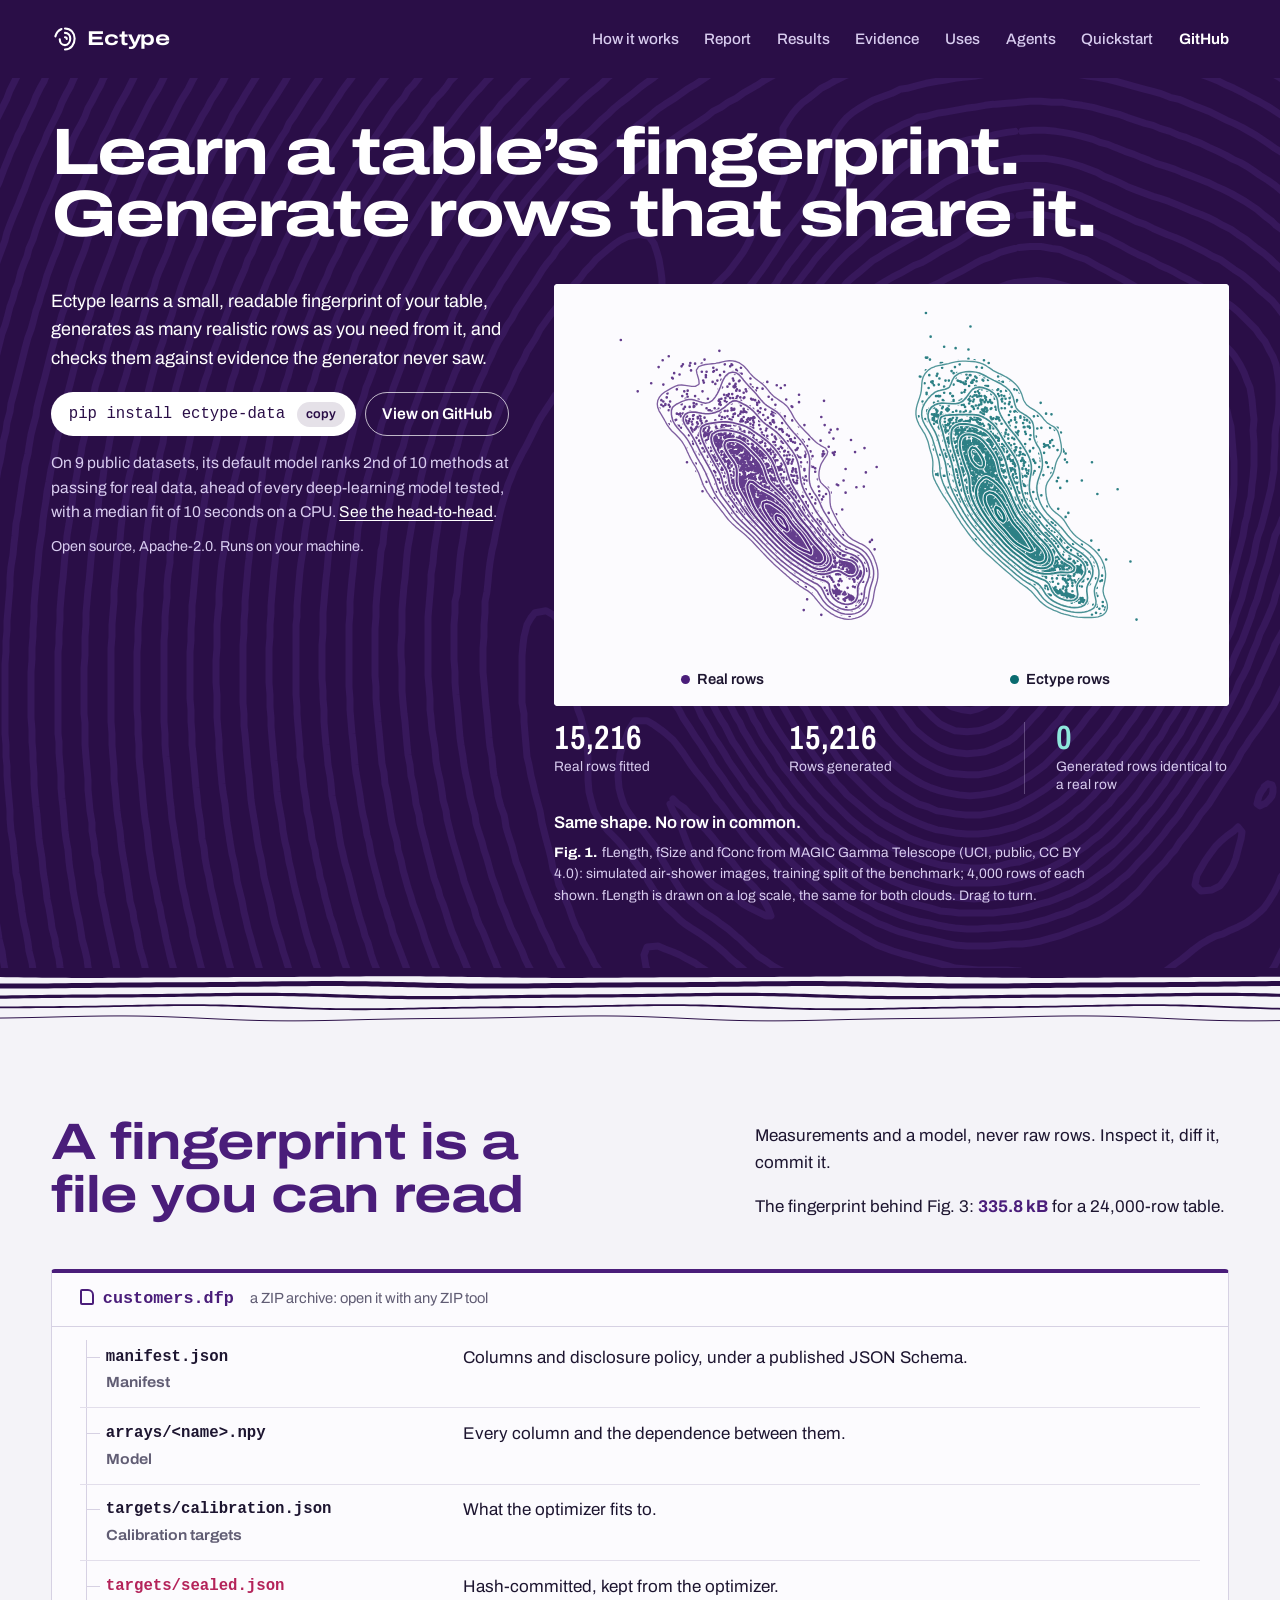
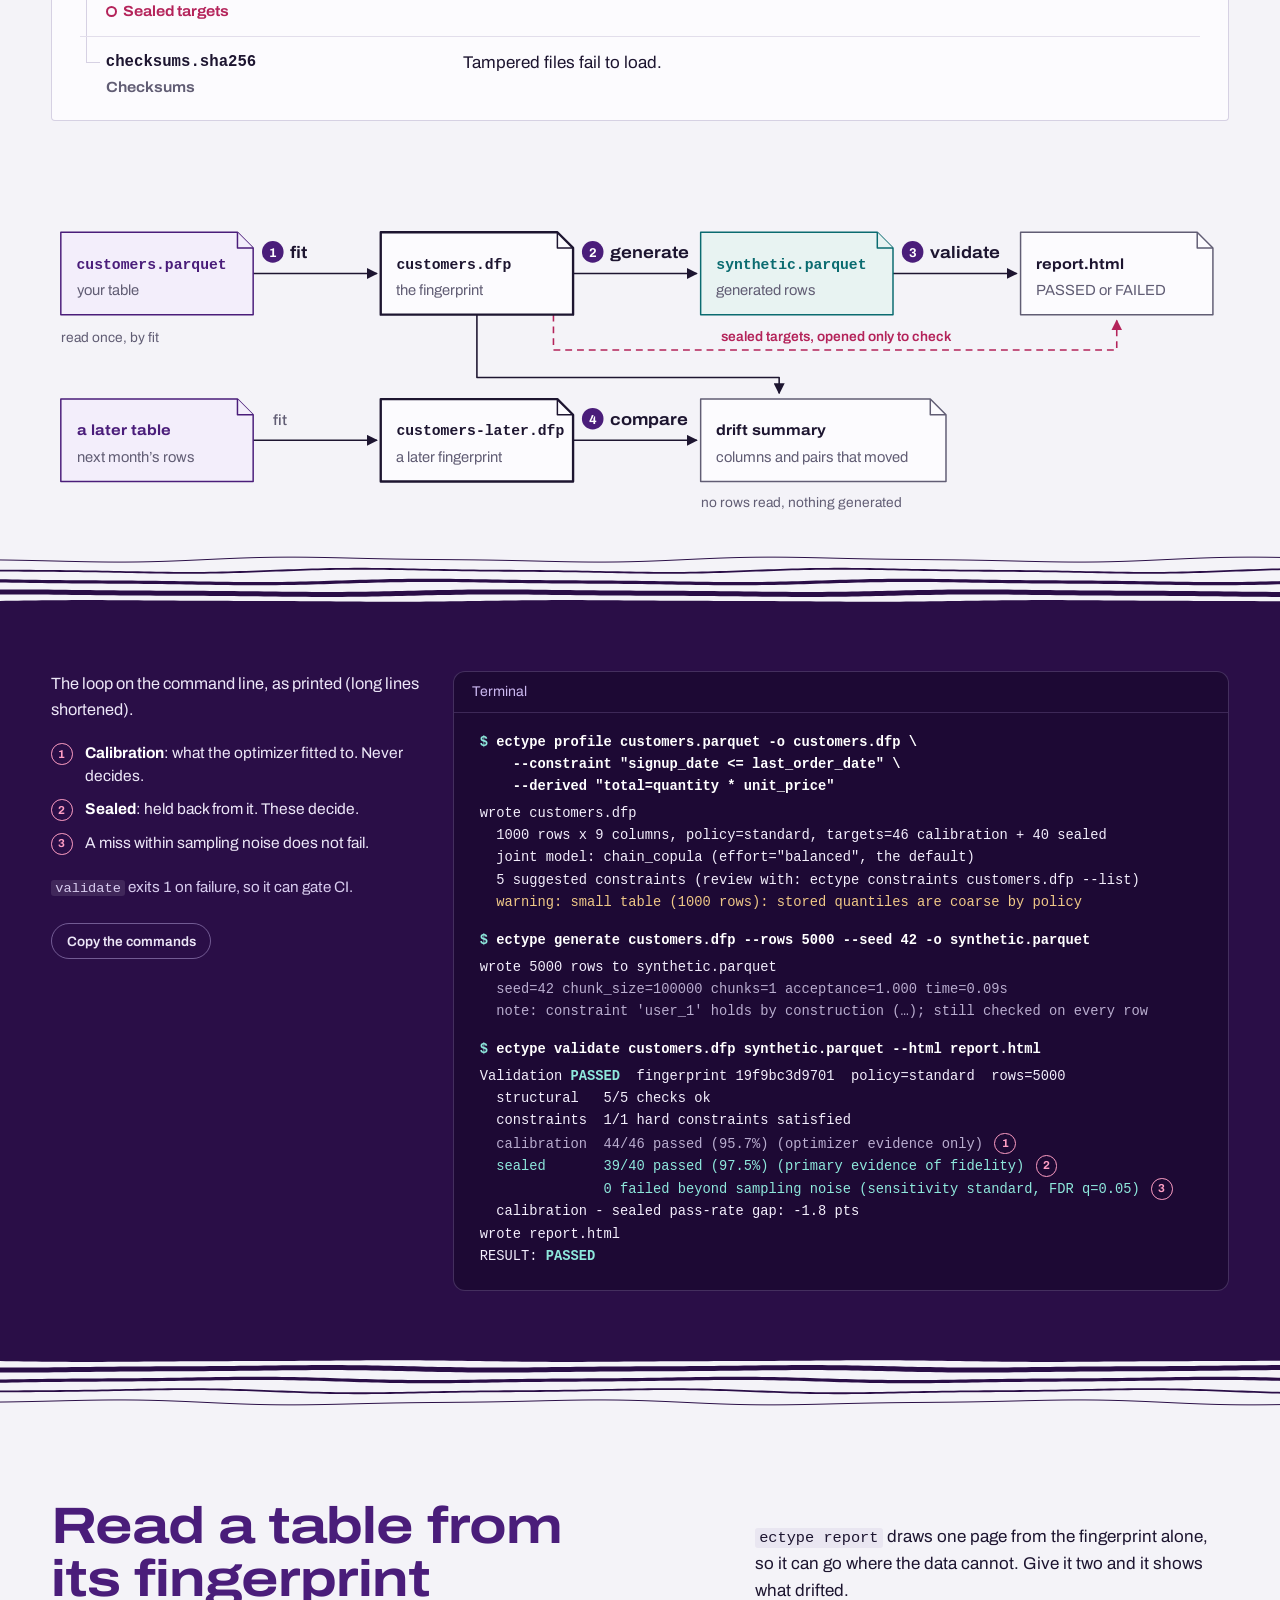
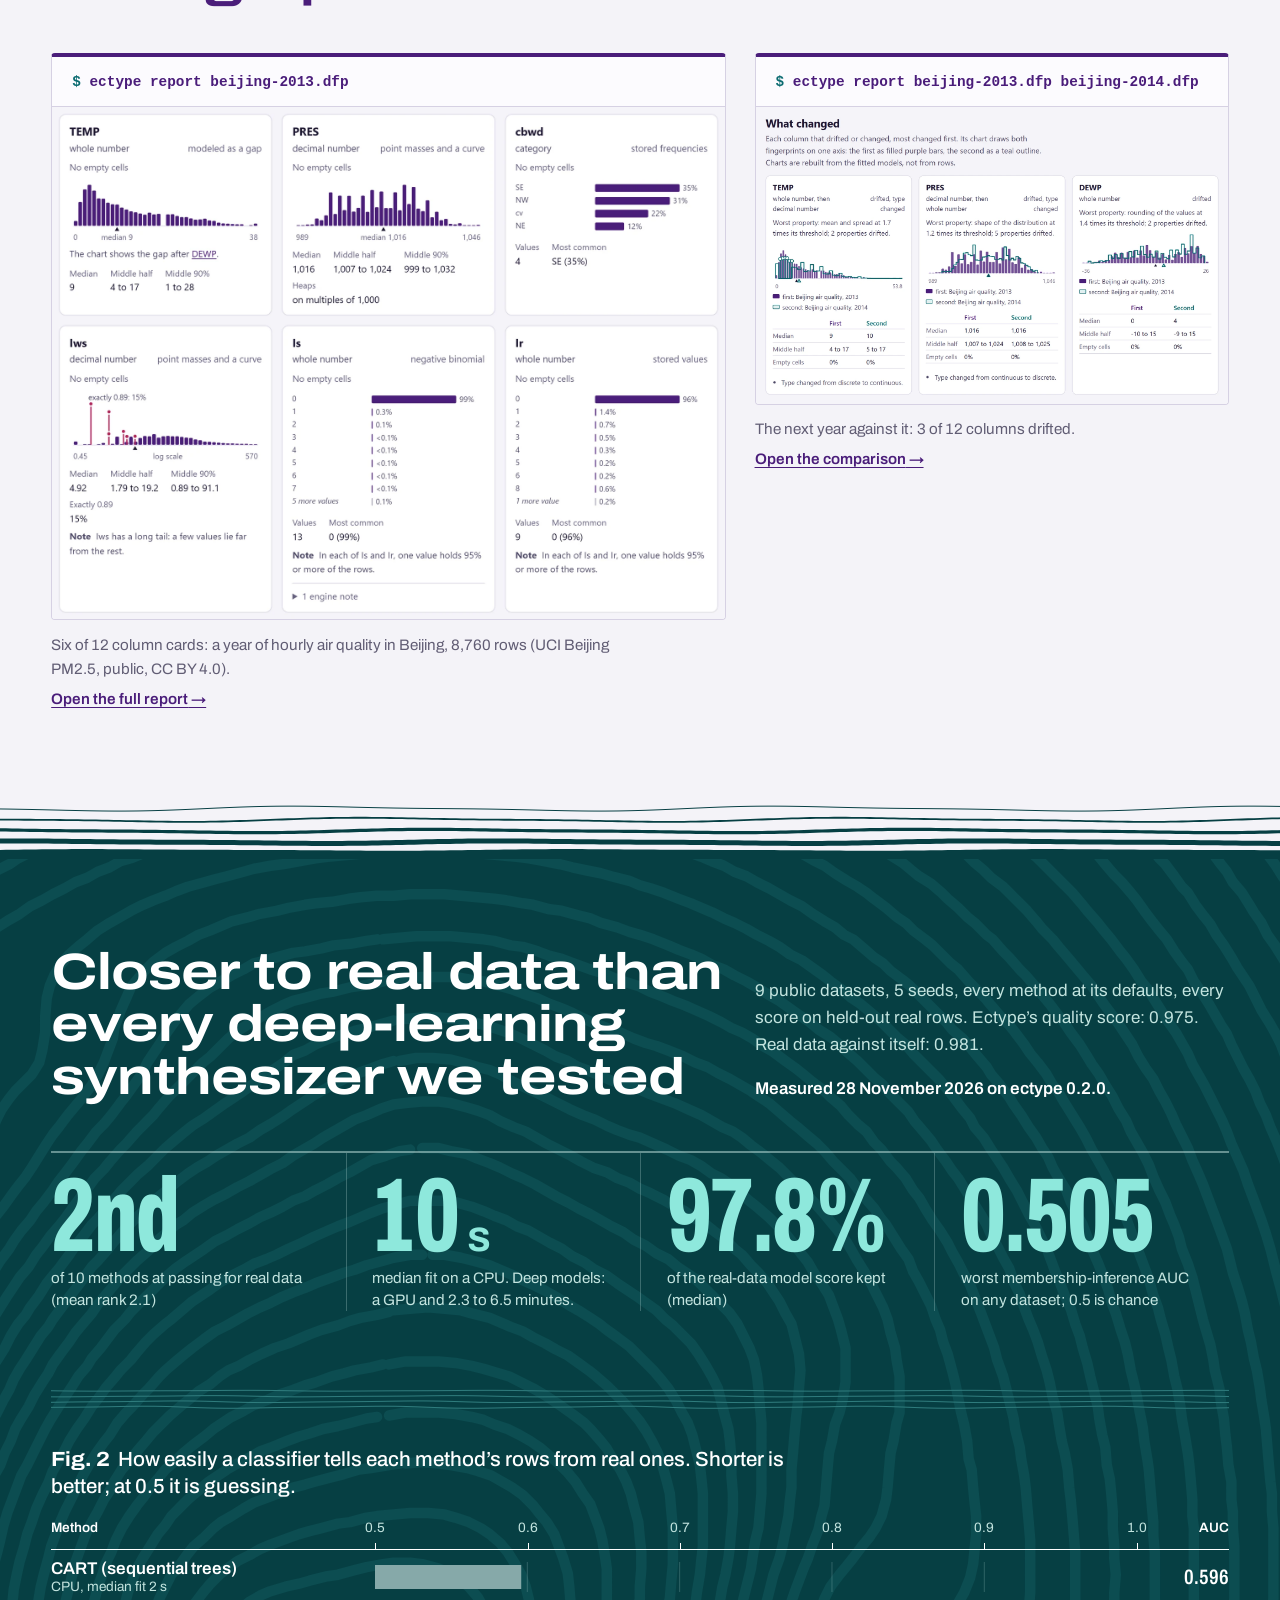
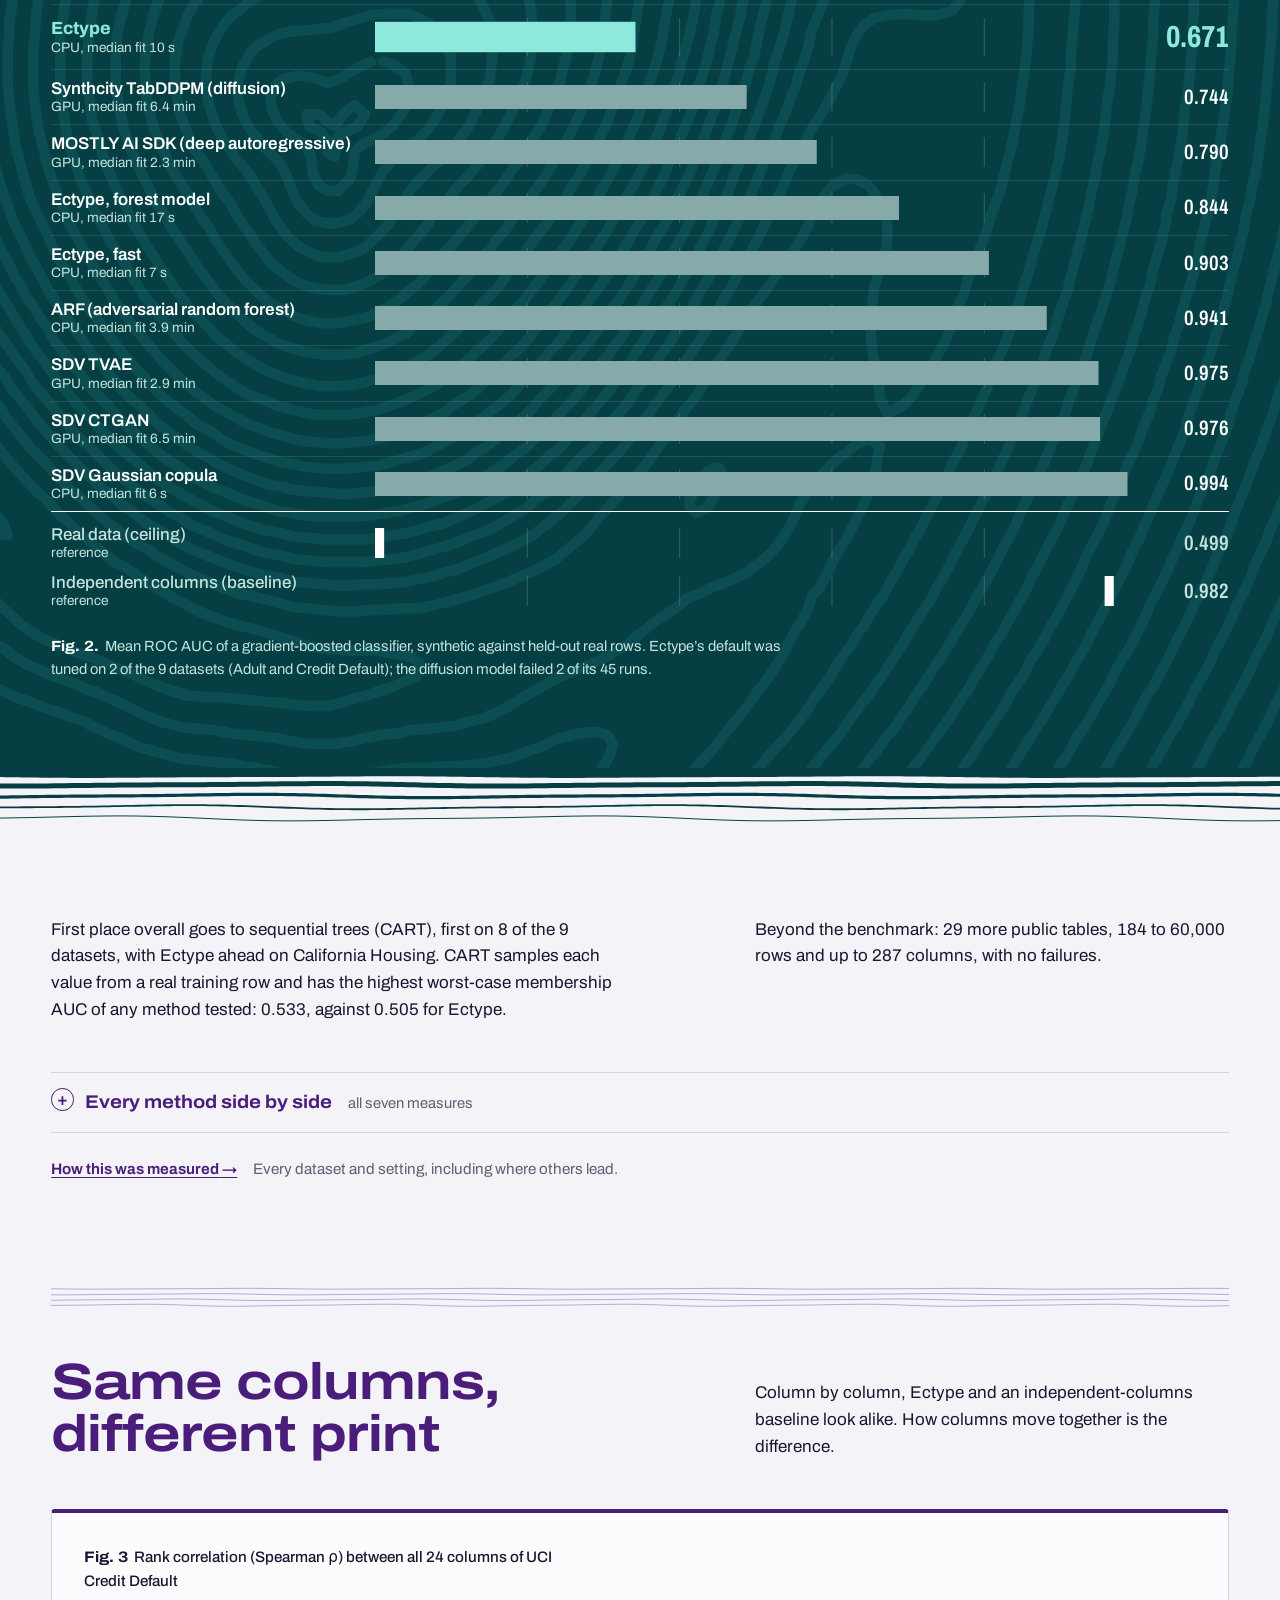
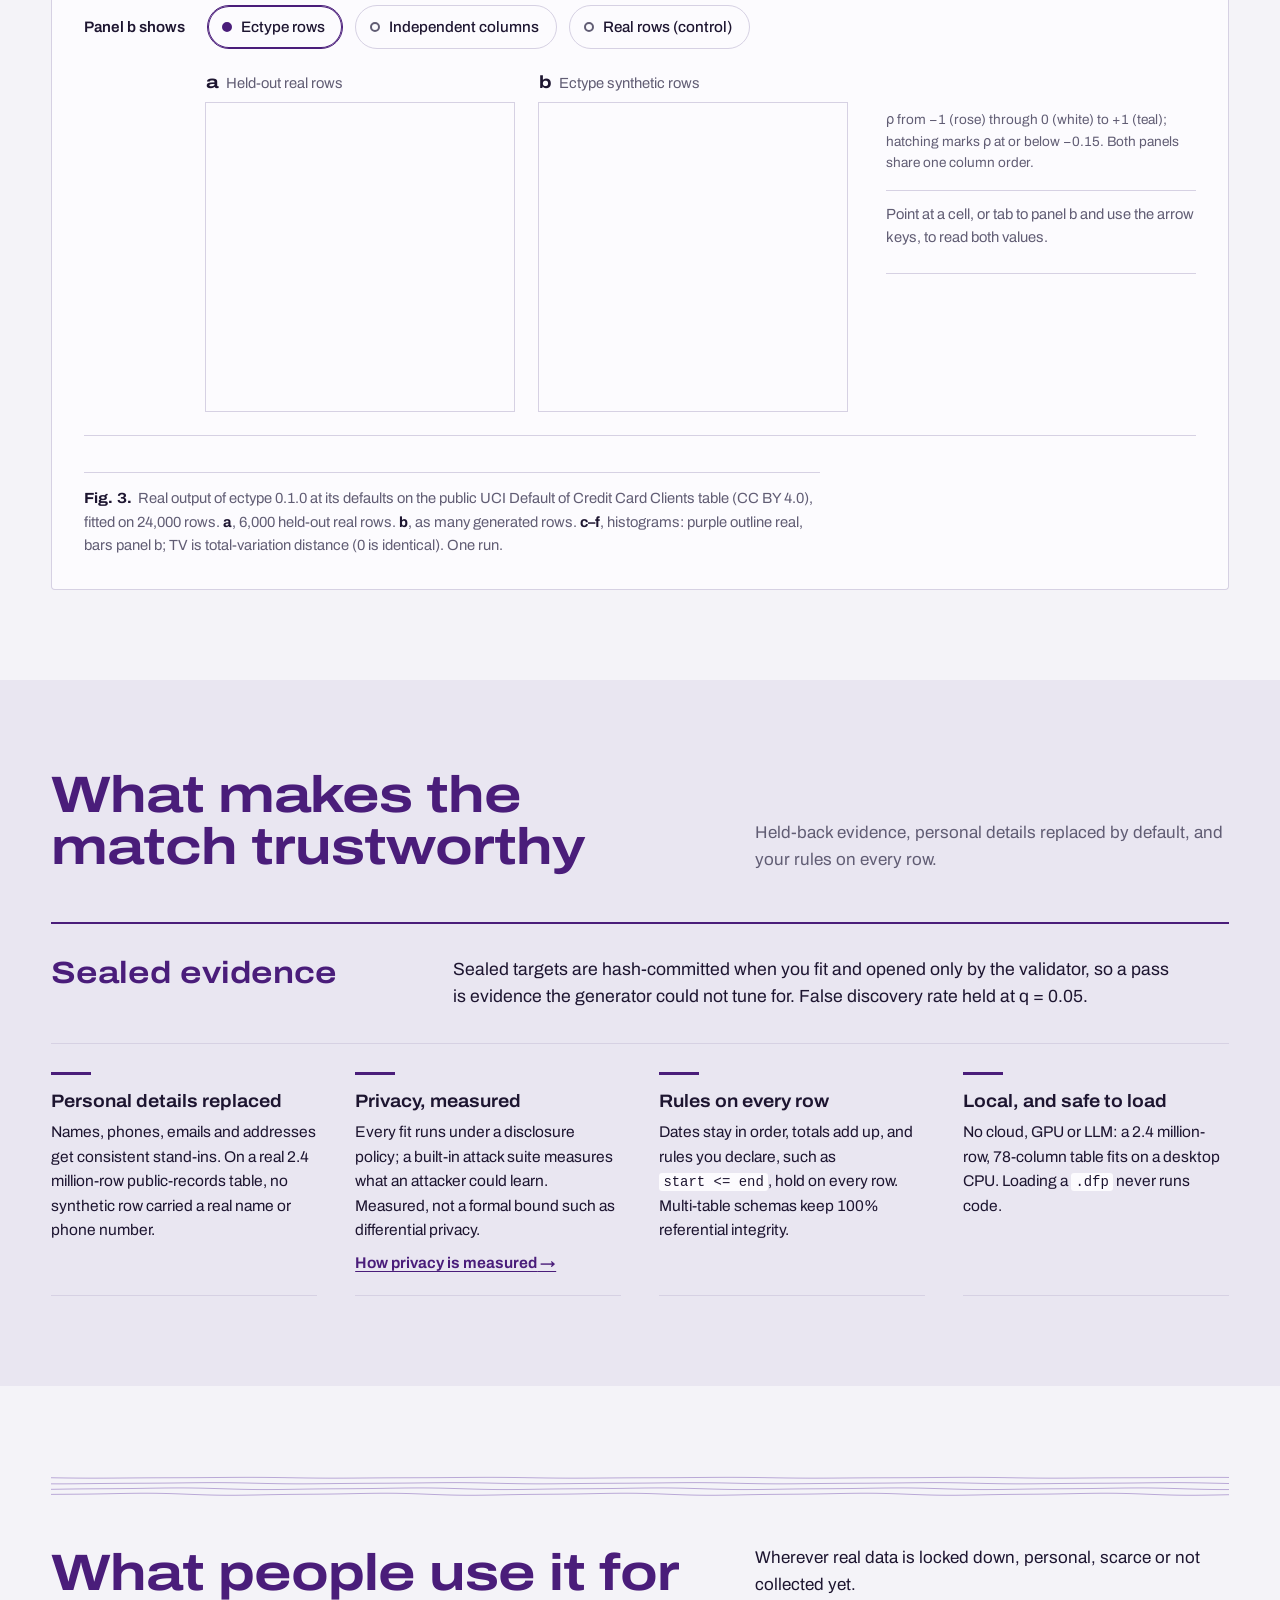
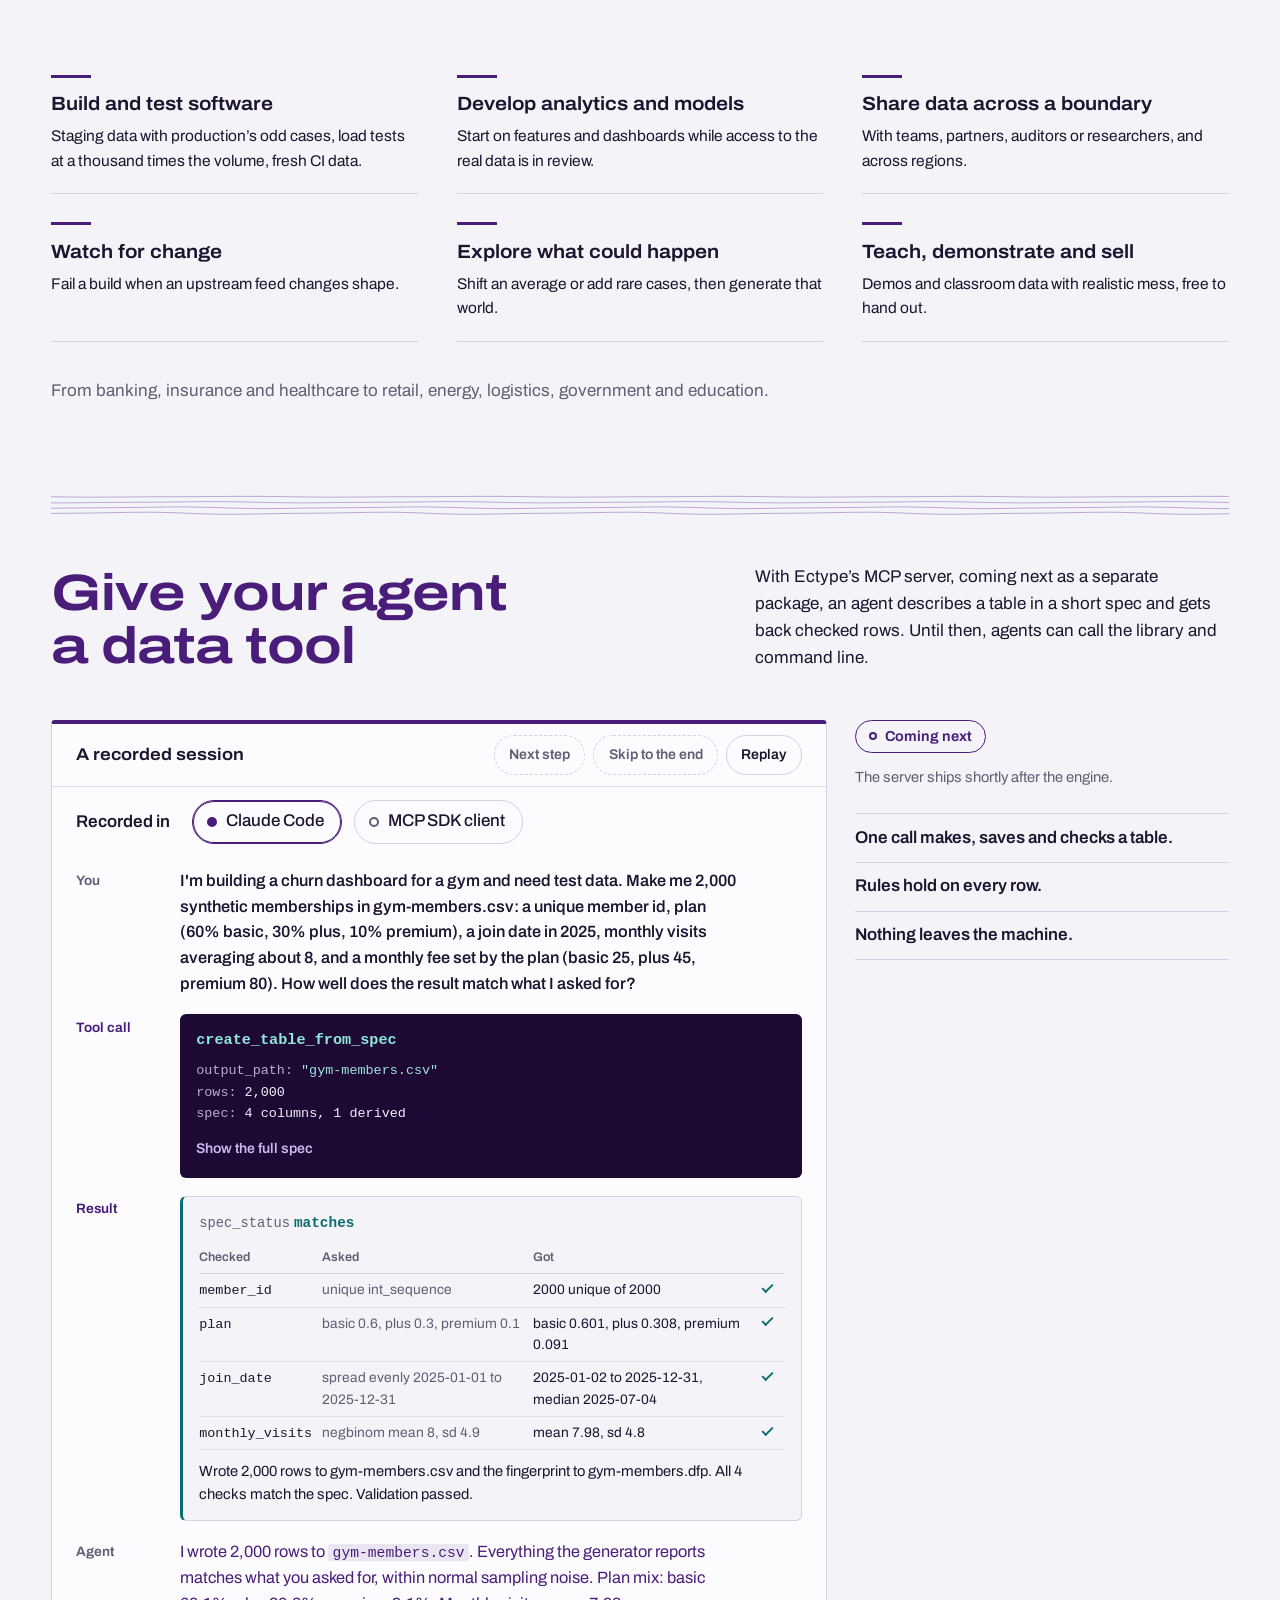
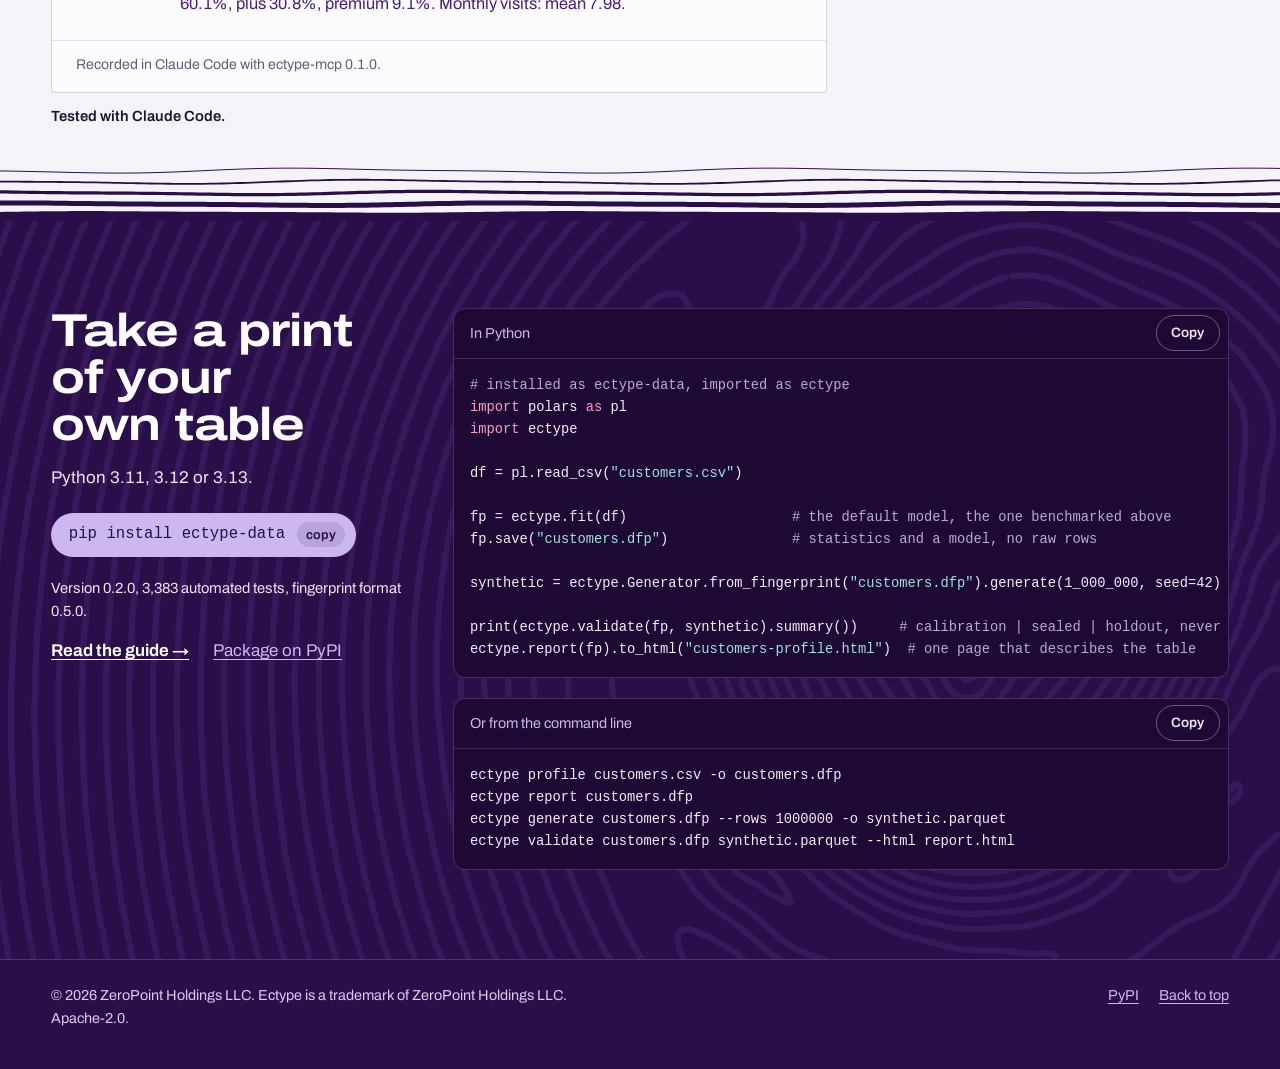
==== commit d2a39dbb: "Ectype 0.2.0: head-to-head numbers, version, format and test count Classifier AUC 0.671 (mean rank 2" ====
--- a/index.html
+++ b/index.html
@@ -261,15 +261,15 @@
     <h2 id="res-title">Closer to real data than every deep-learning synthesizer we tested</h2>
     <div>
       <p><span data-r="compete.datasets" data-f="int">9</span> public datasets, <span data-r="compete.seeds" data-f="int">5</span> seeds, every method at its defaults, every score on held-out real rows. Ectype’s quality score: <span data-r="compete.derived.by_id.ectype.quality" data-f="mean3">0.975</span>. Real data against itself: <span data-r="compete.derived.by_id.real-train.quality" data-f="mean3">0.981</span>.</p>
-      <p class="measured">Measured <time datetime="2026-11-27" data-r="compete.report_date" data-f="date">27 November 2026</time> on ectype <span data-r="compete.engine_version">0.1.0</span>.</p>
+      <p class="measured">Measured <time datetime="2026-11-28" data-r="compete.report_date" data-f="date">28 November 2026</time> on ectype <span data-r="compete.engine_version">0.2.0</span>.</p>
     </div>
   </div>
 
   <dl class="h2h-stats">
-    <div><dt>of <span data-r="compete.derived.ranked_count" data-f="int">10</span> methods at passing for real data (mean rank <span data-r="compete.derived.by_id.ectype.mean_rank_classifier" data-f="mean1">2.6</span>)</dt><dd><span data-r="compete.derived.default_rank" data-f="ordinal">2nd</span></dd></div>
+    <div><dt>of <span data-r="compete.derived.ranked_count" data-f="int">10</span> methods at passing for real data (mean rank <span data-r="compete.derived.by_id.ectype.mean_rank_classifier" data-f="mean1">2.1</span>)</dt><dd><span data-r="compete.derived.default_rank" data-f="ordinal">2nd</span></dd></div>
     <div><dt>median fit on a CPU. Deep models: a GPU and <span data-r="compete.derived.deep_fit_minutes_range" data-f="range1">2.3 to 6.5</span> minutes.</dt><dd><span data-r="compete.derived.by_id.ectype.fit_seconds_median" data-f="mean0">10</span><span class="unit"> s</span></dd></div>
     <div><dt>of the real-data model score kept (median)</dt><dd><span data-r="compete.derived.by_id.ectype.utility_median" data-f="pct1">97.8%</span></dd></div>
-    <div><dt>worst membership-inference AUC on any dataset; 0.5 is chance</dt><dd><span data-r="compete.derived.by_id.ectype.membership_auc_worst_dataset" data-f="mean3">0.508</span></dd></div>
+    <div><dt>worst membership-inference AUC on any dataset; 0.5 is chance</dt><dd><span data-r="compete.derived.by_id.ectype.membership_auc_worst_dataset" data-f="mean3">0.505</span></dd></div>
   </dl>
 
   <figure class="h2h-fig" aria-labelledby="fig2-cap">
@@ -278,11 +278,11 @@
 <!-- bake:compete-chart -->
 <div class="h2h-axis"><span>Method</span><div class="h2h-ticks"><span>0.5</span><span>0.6</span><span>0.7</span><span>0.8</span><span>0.9</span><span>1.0</span></div><span>AUC</span></div>
 <div class="h2h-row"><span class="h2h-name">CART (sequential trees)<small>CPU, median fit 2 s</small></span><svg class="h2h-bar" viewBox="0 0 100 10" preserveAspectRatio="none" focusable="false"><path class="h2h-grid" d="M20 0V10M40 0V10M60 0V10M80 0V10"/><rect class="h2h-fill" x="0" y="1" width="19.2" height="8"/></svg><span class="h2h-val">0.596</span></div>
-<div class="h2h-row is-chain"><span class="h2h-name">Ectype<small>CPU, median fit 10 s</small></span><svg class="h2h-bar" viewBox="0 0 100 10" preserveAspectRatio="none" focusable="false"><path class="h2h-grid" d="M20 0V10M40 0V10M60 0V10M80 0V10"/><rect class="h2h-fill" x="0" y="1" width="40.0" height="8"/></svg><span class="h2h-val">0.700</span></div>
+<div class="h2h-row is-chain"><span class="h2h-name">Ectype<small>CPU, median fit 10 s</small></span><svg class="h2h-bar" viewBox="0 0 100 10" preserveAspectRatio="none" focusable="false"><path class="h2h-grid" d="M20 0V10M40 0V10M60 0V10M80 0V10"/><rect class="h2h-fill" x="0" y="1" width="34.2" height="8"/></svg><span class="h2h-val">0.671</span></div>
 <div class="h2h-row"><span class="h2h-name">Synthcity TabDDPM (diffusion)<small>GPU, median fit 6.4 min</small></span><svg class="h2h-bar" viewBox="0 0 100 10" preserveAspectRatio="none" focusable="false"><path class="h2h-grid" d="M20 0V10M40 0V10M60 0V10M80 0V10"/><rect class="h2h-fill" x="0" y="1" width="48.8" height="8"/></svg><span class="h2h-val">0.744</span></div>
 <div class="h2h-row"><span class="h2h-name">MOSTLY AI SDK (deep autoregressive)<small>GPU, median fit 2.3 min</small></span><svg class="h2h-bar" viewBox="0 0 100 10" preserveAspectRatio="none" focusable="false"><path class="h2h-grid" d="M20 0V10M40 0V10M60 0V10M80 0V10"/><rect class="h2h-fill" x="0" y="1" width="58.0" height="8"/></svg><span class="h2h-val">0.790</span></div>
-<div class="h2h-row"><span class="h2h-name">Ectype, forest model<small>CPU, median fit 18 s</small></span><svg class="h2h-bar" viewBox="0 0 100 10" preserveAspectRatio="none" focusable="false"><path class="h2h-grid" d="M20 0V10M40 0V10M60 0V10M80 0V10"/><rect class="h2h-fill" x="0" y="1" width="69.6" height="8"/></svg><span class="h2h-val">0.848</span></div>
-<div class="h2h-row"><span class="h2h-name">Ectype, fast<small>CPU, median fit 9 s</small></span><svg class="h2h-bar" viewBox="0 0 100 10" preserveAspectRatio="none" focusable="false"><path class="h2h-grid" d="M20 0V10M40 0V10M60 0V10M80 0V10"/><rect class="h2h-fill" x="0" y="1" width="82.4" height="8"/></svg><span class="h2h-val">0.912</span></div>
+<div class="h2h-row"><span class="h2h-name">Ectype, forest model<small>CPU, median fit 17 s</small></span><svg class="h2h-bar" viewBox="0 0 100 10" preserveAspectRatio="none" focusable="false"><path class="h2h-grid" d="M20 0V10M40 0V10M60 0V10M80 0V10"/><rect class="h2h-fill" x="0" y="1" width="68.8" height="8"/></svg><span class="h2h-val">0.844</span></div>
+<div class="h2h-row"><span class="h2h-name">Ectype, fast<small>CPU, median fit 7 s</small></span><svg class="h2h-bar" viewBox="0 0 100 10" preserveAspectRatio="none" focusable="false"><path class="h2h-grid" d="M20 0V10M40 0V10M60 0V10M80 0V10"/><rect class="h2h-fill" x="0" y="1" width="80.6" height="8"/></svg><span class="h2h-val">0.903</span></div>
 <div class="h2h-row"><span class="h2h-name">ARF (adversarial random forest)<small>CPU, median fit 3.9 min</small></span><svg class="h2h-bar" viewBox="0 0 100 10" preserveAspectRatio="none" focusable="false"><path class="h2h-grid" d="M20 0V10M40 0V10M60 0V10M80 0V10"/><rect class="h2h-fill" x="0" y="1" width="88.2" height="8"/></svg><span class="h2h-val">0.941</span></div>
 <div class="h2h-row"><span class="h2h-name">SDV TVAE<small>GPU, median fit 2.9 min</small></span><svg class="h2h-bar" viewBox="0 0 100 10" preserveAspectRatio="none" focusable="false"><path class="h2h-grid" d="M20 0V10M40 0V10M60 0V10M80 0V10"/><rect class="h2h-fill" x="0" y="1" width="95.0" height="8"/></svg><span class="h2h-val">0.975</span></div>
 <div class="h2h-row"><span class="h2h-name">SDV CTGAN<small>GPU, median fit 6.5 min</small></span><svg class="h2h-bar" viewBox="0 0 100 10" preserveAspectRatio="none" focusable="false"><path class="h2h-grid" d="M20 0V10M40 0V10M60 0V10M80 0V10"/><rect class="h2h-fill" x="0" y="1" width="95.2" height="8"/></svg><span class="h2h-val">0.976</span></div>
@@ -300,7 +300,7 @@
 
  <div class="results-rest">
   <div class="h2h-notes">
-    <p>First place, on all <span data-r="compete.derived.leader.wins" data-f="int">9</span> datasets, goes to sequential trees (CART), which sample each value from a real training row and have the highest worst-case membership AUC of any method tested: <span data-r="compete.derived.leader.membership_auc_worst_dataset" data-f="mean3">0.533</span>, against <span data-r="compete.derived.by_id.ectype.membership_auc_worst_dataset" data-f="mean3">0.508</span> for Ectype.</p>
+    <p>First place overall goes to sequential trees (CART), first on <span data-r="compete.derived.leader.wins" data-f="int">8</span> of the <span data-r="compete.datasets" data-f="int">9</span> datasets, with Ectype ahead on <span data-r="compete.derived.default_wins.names">California Housing</span>. CART samples each value from a real training row and has the highest worst-case membership AUC of any method tested: <span data-r="compete.derived.leader.membership_auc_worst_dataset" data-f="mean3">0.533</span>, against <span data-r="compete.derived.by_id.ectype.membership_auc_worst_dataset" data-f="mean3">0.505</span> for Ectype.</p>
     <p>Beyond the benchmark: <span data-r="robustness.tables" data-f="int">29</span> more public tables, <span data-r="robustness.rows_min" data-f="int">184</span> to <span data-r="robustness.rows_max" data-f="int">60,000</span> rows and up to <span data-r="robustness.columns_max" data-f="int">287</span> columns, with no failures.</p>
   </div>
 
@@ -313,18 +313,18 @@
         <thead><tr><th scope="col">Method</th><th scope="col">Classifier AUC</th><th scope="col">Mean rank</th><th scope="col">Quality</th><th scope="col">Utility kept</th><th scope="col">Membership AUC, worst dataset</th><th scope="col">Median fit</th><th scope="col">Hardware</th></tr></thead>
         <tbody>
 <!-- bake:compete-table -->
-<tr><th scope="row">CART (sequential trees)</th><td>0.596</td><td>1.0</td><td>0.980</td><td>98.3%</td><td>0.533</td><td>2 s</td><td>CPU</td></tr>
-<tr class="is-chain"><th scope="row">Ectype</th><td>0.700</td><td>2.6</td><td>0.975</td><td>97.8%</td><td>0.508</td><td>10 s</td><td>CPU</td></tr>
-<tr><th scope="row">Synthcity TabDDPM (diffusion)</th><td>0.744</td><td>3.4</td><td>0.908</td><td>97.3%</td><td>0.505</td><td>6.4 min</td><td>GPU</td></tr>
-<tr><th scope="row">MOSTLY AI SDK (deep autoregressive)</th><td>0.790</td><td>3.7</td><td>0.966</td><td>96.3%</td><td>0.507</td><td>2.3 min</td><td>GPU</td></tr>
-<tr><th scope="row">Ectype, forest model</th><td>0.848</td><td>5.5</td><td>0.960</td><td>93.0%</td><td>0.505</td><td>18 s</td><td>CPU</td></tr>
-<tr><th scope="row">Ectype, fast</th><td>0.912</td><td>6.6</td><td>0.958</td><td>91.1%</td><td>0.503</td><td>9 s</td><td>CPU</td></tr>
+<tr><th scope="row">CART (sequential trees)</th><td>0.596</td><td>1.1</td><td>0.980</td><td>98.3%</td><td>0.533</td><td>2 s</td><td>CPU</td></tr>
+<tr class="is-chain"><th scope="row">Ectype</th><td>0.671</td><td>2.1</td><td>0.975</td><td>97.8%</td><td>0.505</td><td>10 s</td><td>CPU</td></tr>
+<tr><th scope="row">Synthcity TabDDPM (diffusion)</th><td>0.744</td><td>3.6</td><td>0.908</td><td>97.3%</td><td>0.505</td><td>6.4 min</td><td>GPU</td></tr>
+<tr><th scope="row">MOSTLY AI SDK (deep autoregressive)</th><td>0.790</td><td>3.9</td><td>0.966</td><td>96.3%</td><td>0.507</td><td>2.3 min</td><td>GPU</td></tr>
+<tr><th scope="row">Ectype, forest model</th><td>0.844</td><td>5.4</td><td>0.959</td><td>93.0%</td><td>0.503</td><td>17 s</td><td>CPU</td></tr>
+<tr><th scope="row">Ectype, fast</th><td>0.903</td><td>6.6</td><td>0.957</td><td>91.1%</td><td>0.503</td><td>7 s</td><td>CPU</td></tr>
 <tr><th scope="row">ARF (adversarial random forest)</th><td>0.941</td><td>6.8</td><td>0.922</td><td>97.0%</td><td>0.517</td><td>3.9 min</td><td>CPU</td></tr>
-<tr><th scope="row">SDV TVAE</th><td>0.975</td><td>8.0</td><td>0.896</td><td>89.9%</td><td>0.505</td><td>2.9 min</td><td>GPU</td></tr>
+<tr><th scope="row">SDV TVAE</th><td>0.975</td><td>8.1</td><td>0.896</td><td>89.9%</td><td>0.505</td><td>2.9 min</td><td>GPU</td></tr>
 <tr><th scope="row">SDV CTGAN</th><td>0.976</td><td>8.1</td><td>0.882</td><td>88.5%</td><td>0.505</td><td>6.5 min</td><td>GPU</td></tr>
 <tr><th scope="row">SDV Gaussian copula</th><td>0.994</td><td>9.3</td><td>0.869</td><td>86.8%</td><td>0.506</td><td>6 s</td><td>CPU</td></tr>
 <tr class="is-ref"><th scope="row">Real data (ceiling)</th><td>0.499</td><td>–</td><td>0.981</td><td>100.0%</td><td>0.749</td><td>–</td><td>–</td></tr>
-<tr class="is-ref"><th scope="row">Independent columns (baseline)</th><td>0.982</td><td>–</td><td>0.867</td><td>51.1%</td><td>0.505</td><td>8 s</td><td>CPU</td></tr>
+<tr class="is-ref"><th scope="row">Independent columns (baseline)</th><td>0.982</td><td>–</td><td>0.860</td><td>51.1%</td><td>0.505</td><td>7 s</td><td>CPU</td></tr>
 <!-- /bake:compete-table -->
         </tbody>
       </table>
@@ -375,7 +375,7 @@
       <div class="hists" id="hists"></div>
     </div>
 
-    <noscript><img class="snapshot" src="img/fig2.png" width="1142" height="768" alt="Two 24 by 24 correlation matrices, real rows and Ectype rows, with nearly identical teal blocks for repayment status and bill amounts, and four matching histograms."></noscript>
+    <noscript><img class="snapshot" src="img/fig2.png" width="1142" height="726" alt="Two 24 by 24 correlation matrices, real rows and Ectype rows, with nearly identical teal blocks for repayment status and bill amounts, and four matching histograms."></noscript>
 
     <figcaption id="fig3-cap">
       <p class="status" data-status hidden></p>
@@ -574,7 +574,7 @@
       <button class="pip pip-dark" type="button" data-copy="pip install ectype-data" aria-label="Copy the command pip install ectype-data">
         <code>pip install ectype-data</code><span class="pip-note" aria-hidden="true">copy</span>
       </button>
-      <p class="status-note">Version <span data-r="versions.ectype">0.1.0</span>, <span data-r="tests.qualifier">more than</span> <span data-r="tests.count" data-f="int">2,600</span> automated tests, fingerprint format <span data-r="versions.format">0.4.0</span>.</p>
+      <p class="status-note">Version <span data-r="versions.ectype">0.2.0</span>, <span data-r="tests.qualifier"></span> <span data-r="tests.count" data-f="int">3,383</span> automated tests, fingerprint format <span data-r="versions.format">0.5.0</span>.</p>
       <p class="quick-links"><a class="more" data-site="docs" href="https://github.com/EctypeHQ/ectype/blob/main/docs/guide/README.md">Read the guide</a> <a data-site="pypi" href="https://pypi.org/project/ectype-data/">Package on PyPI</a></p>
     </div>
     <div class="quick-code">
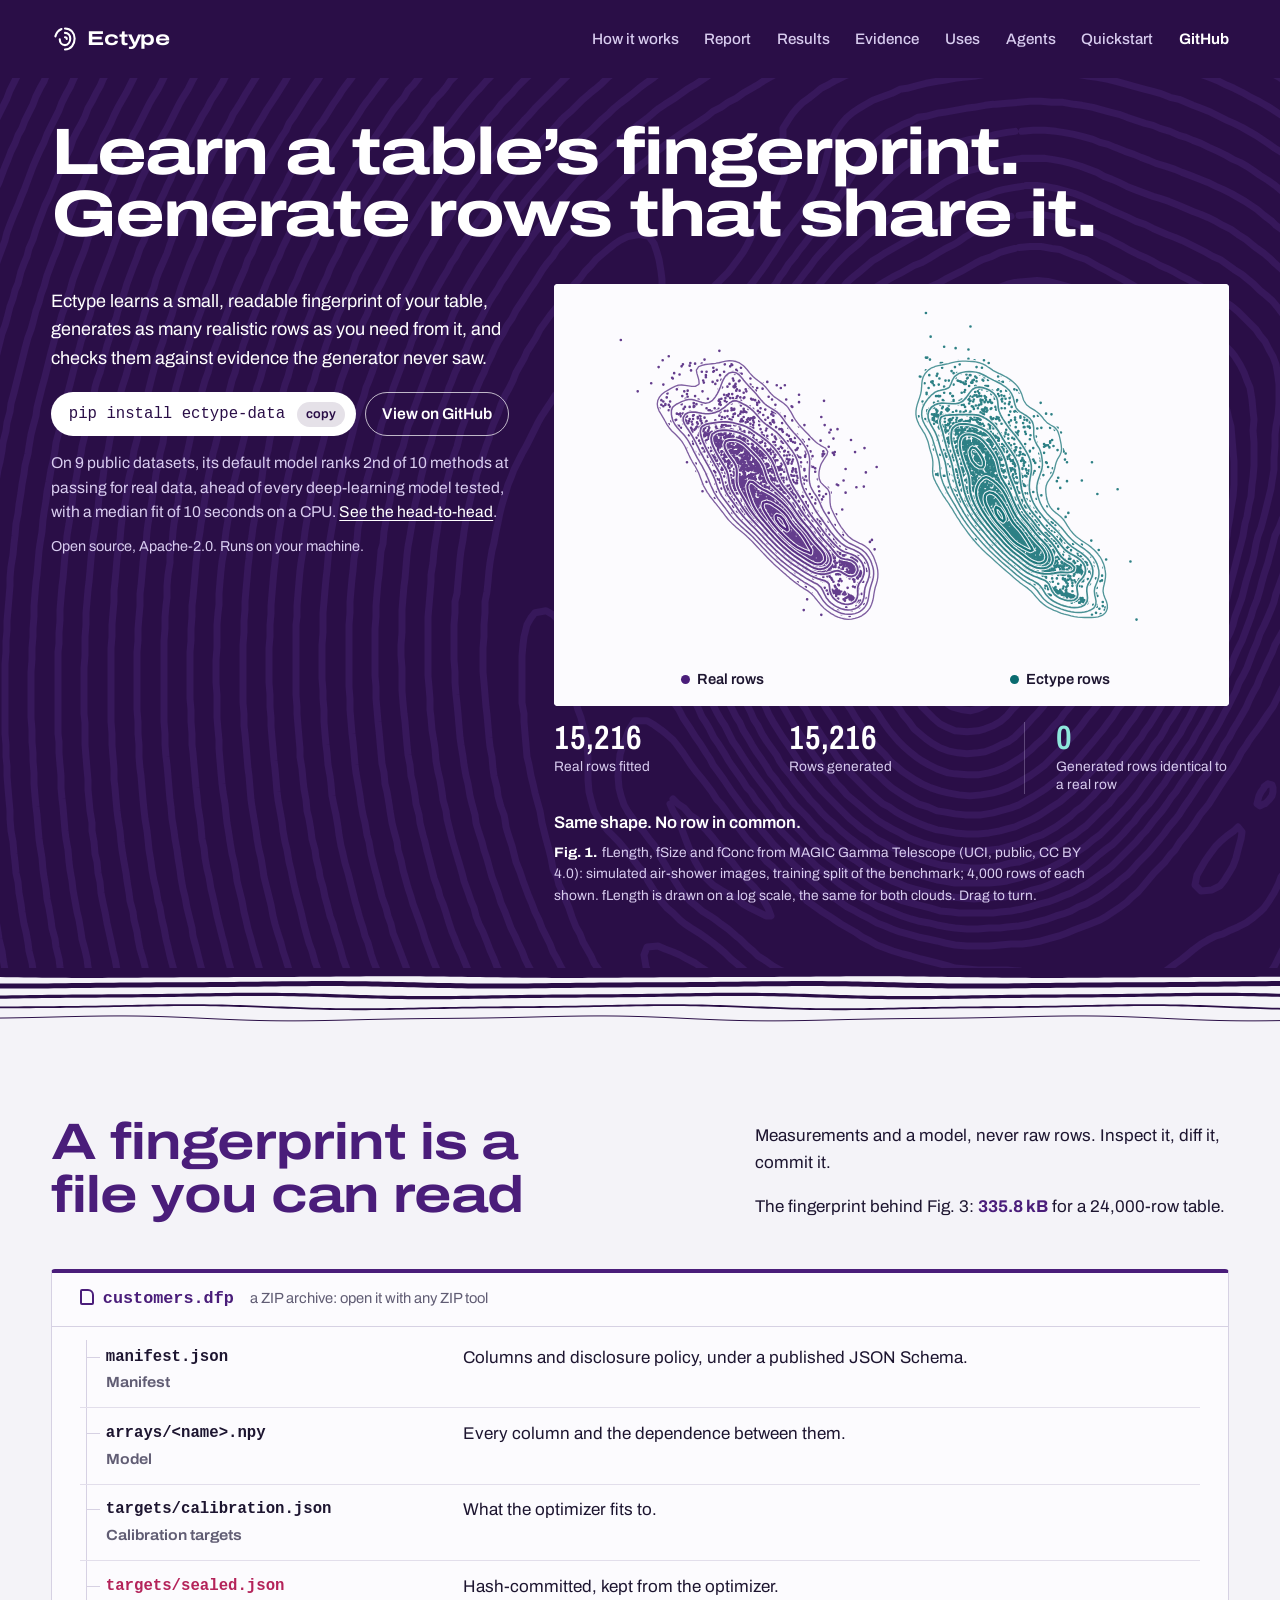
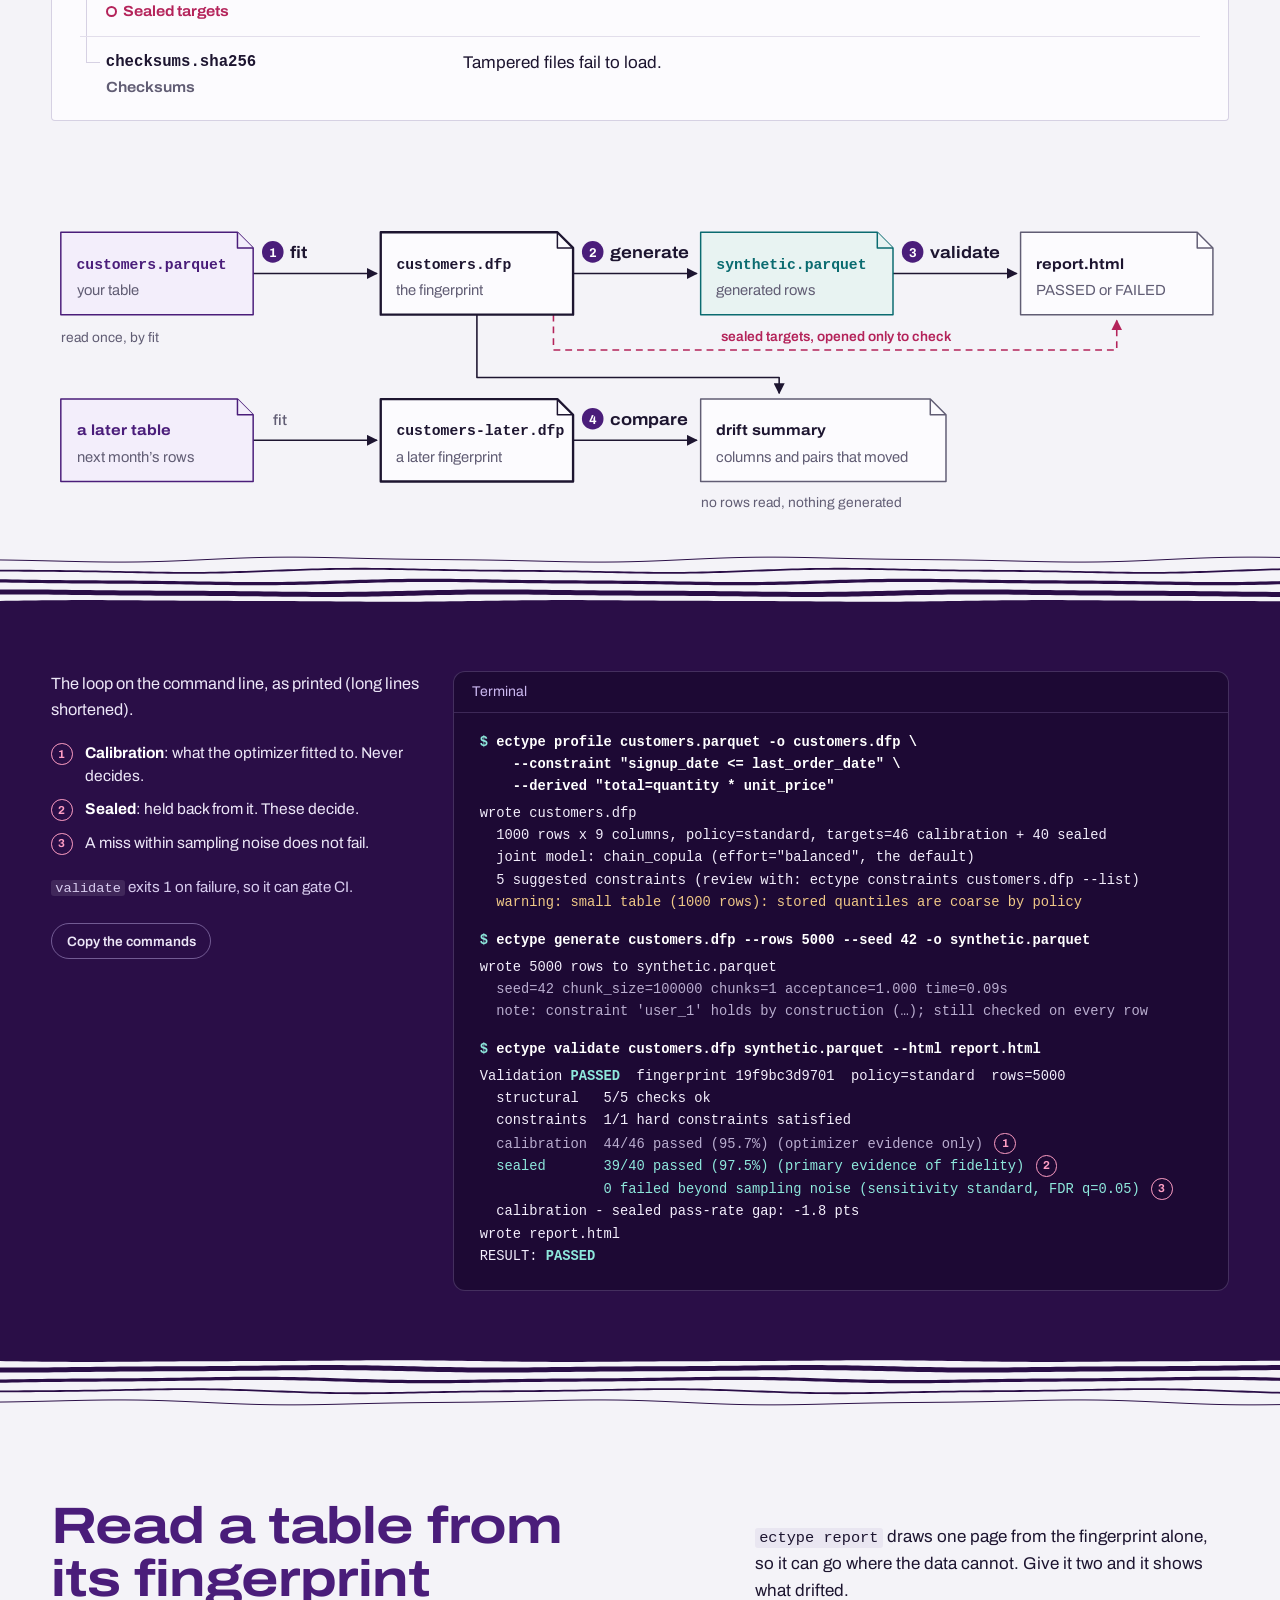
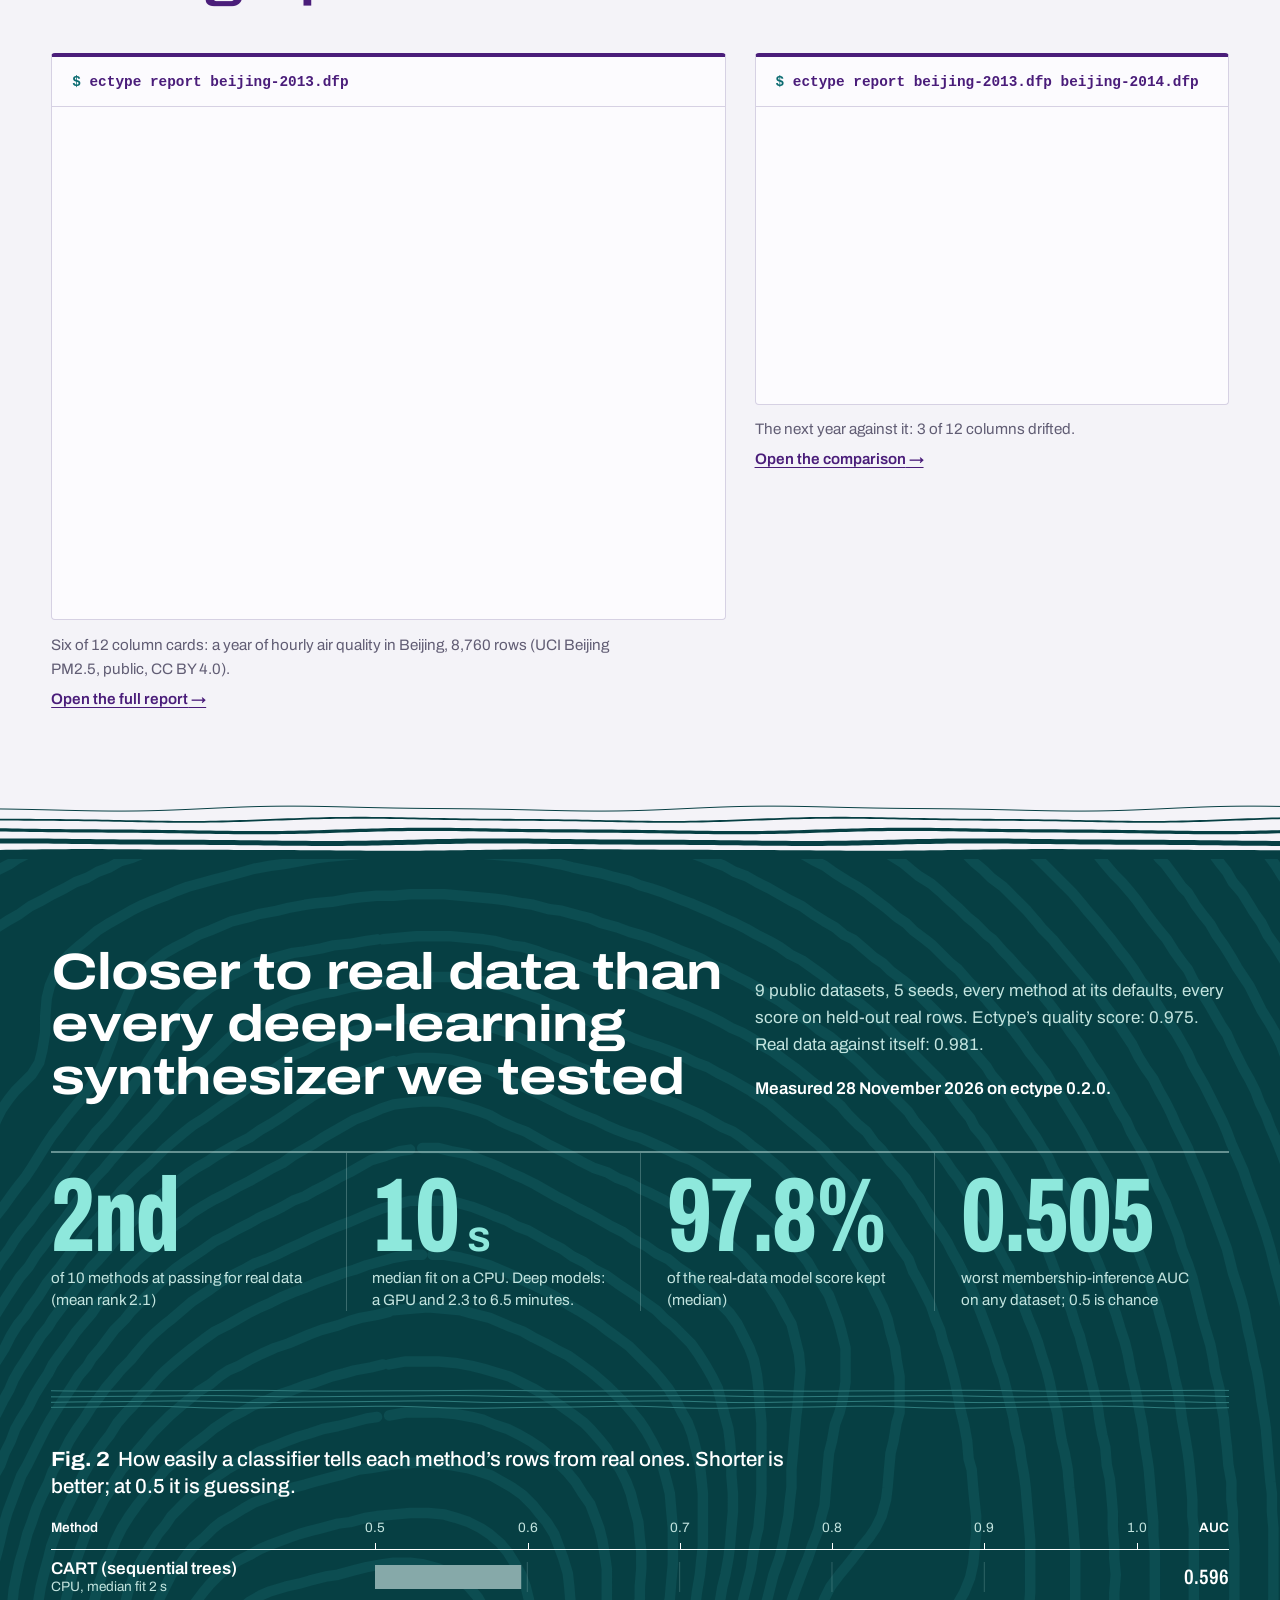
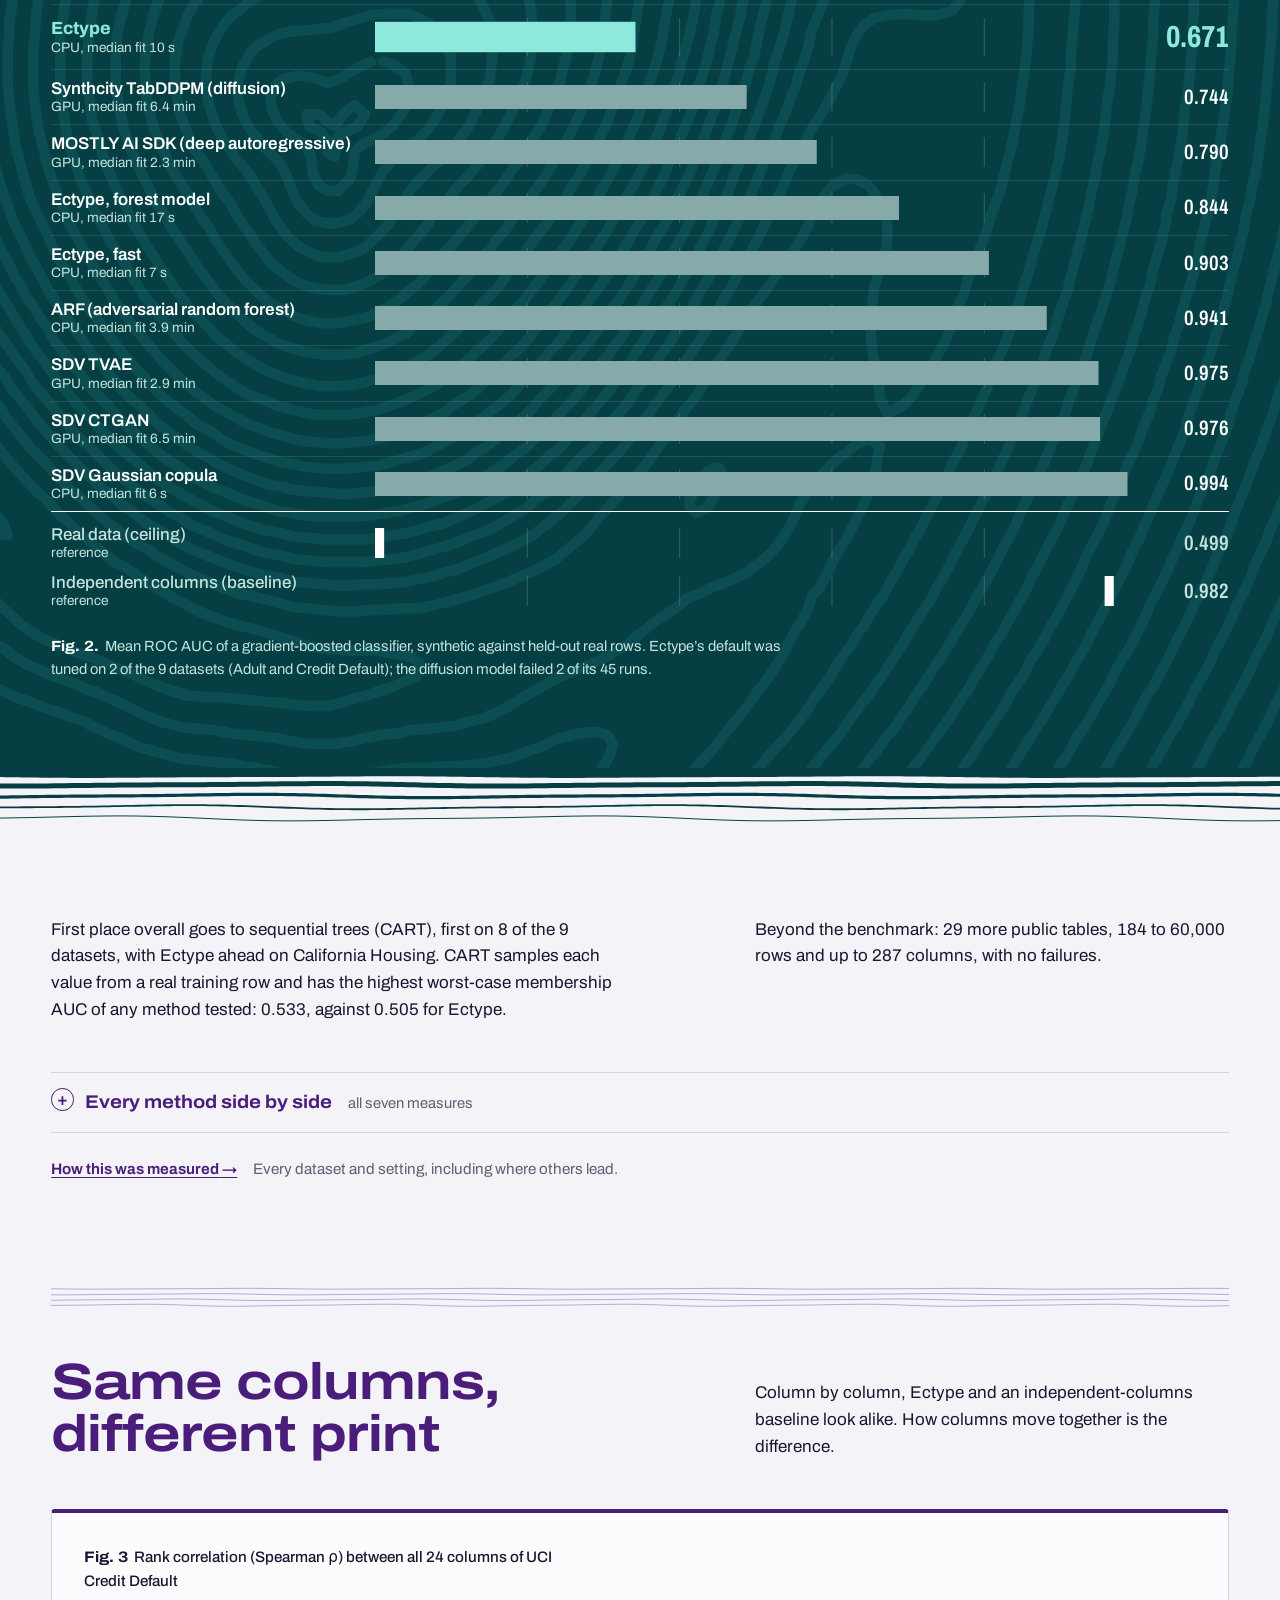
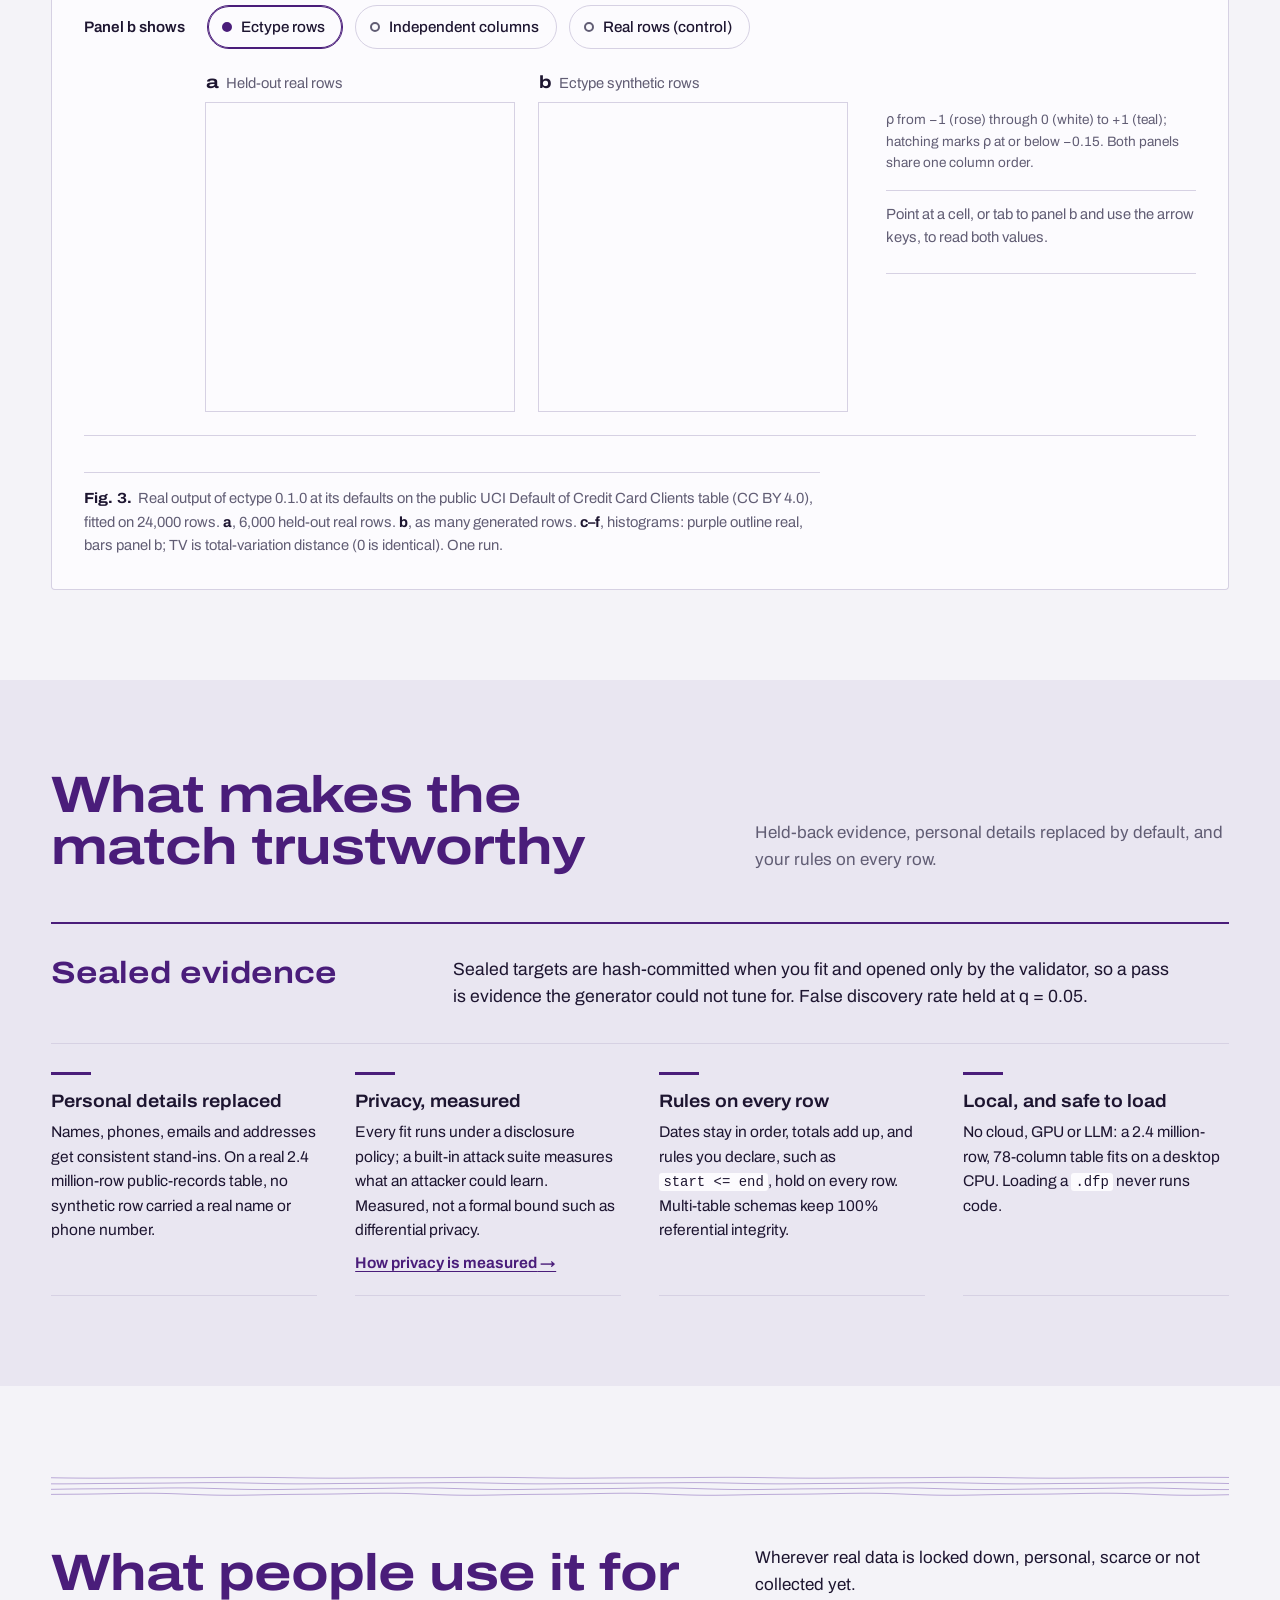
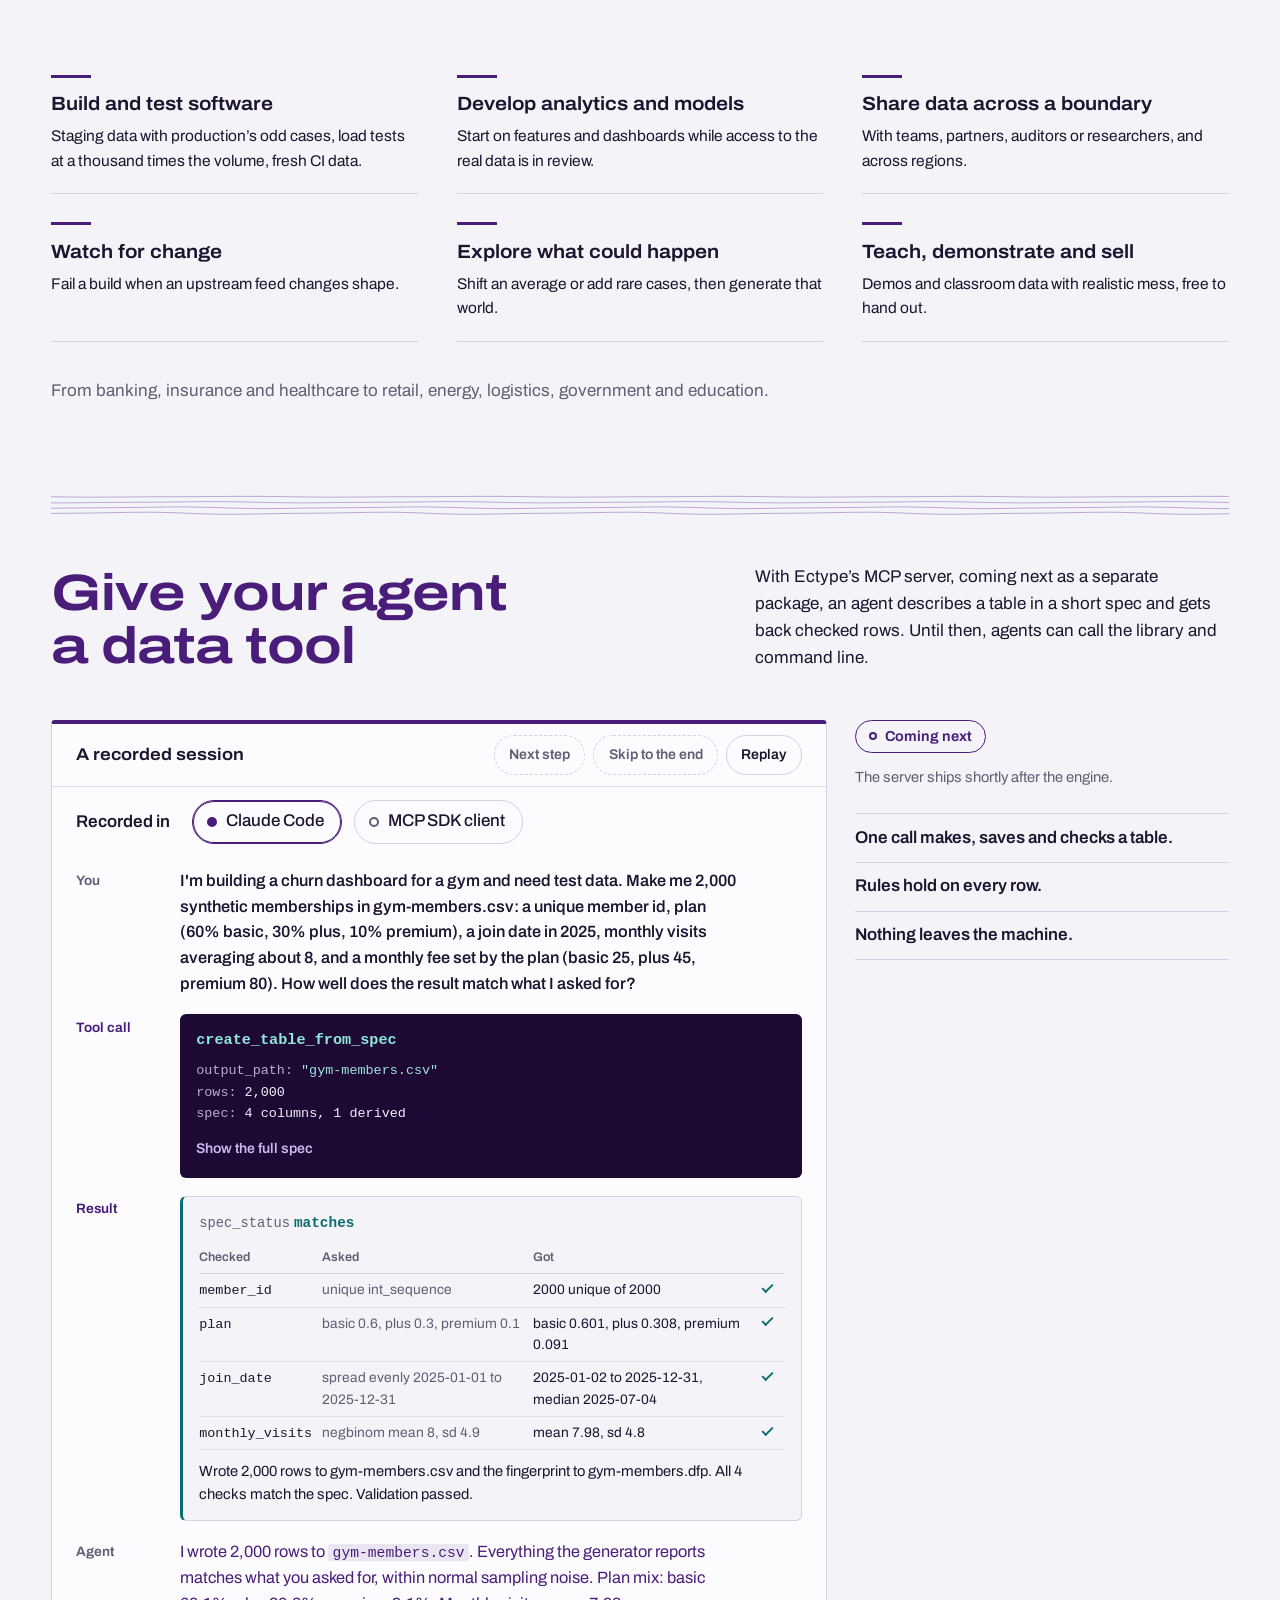
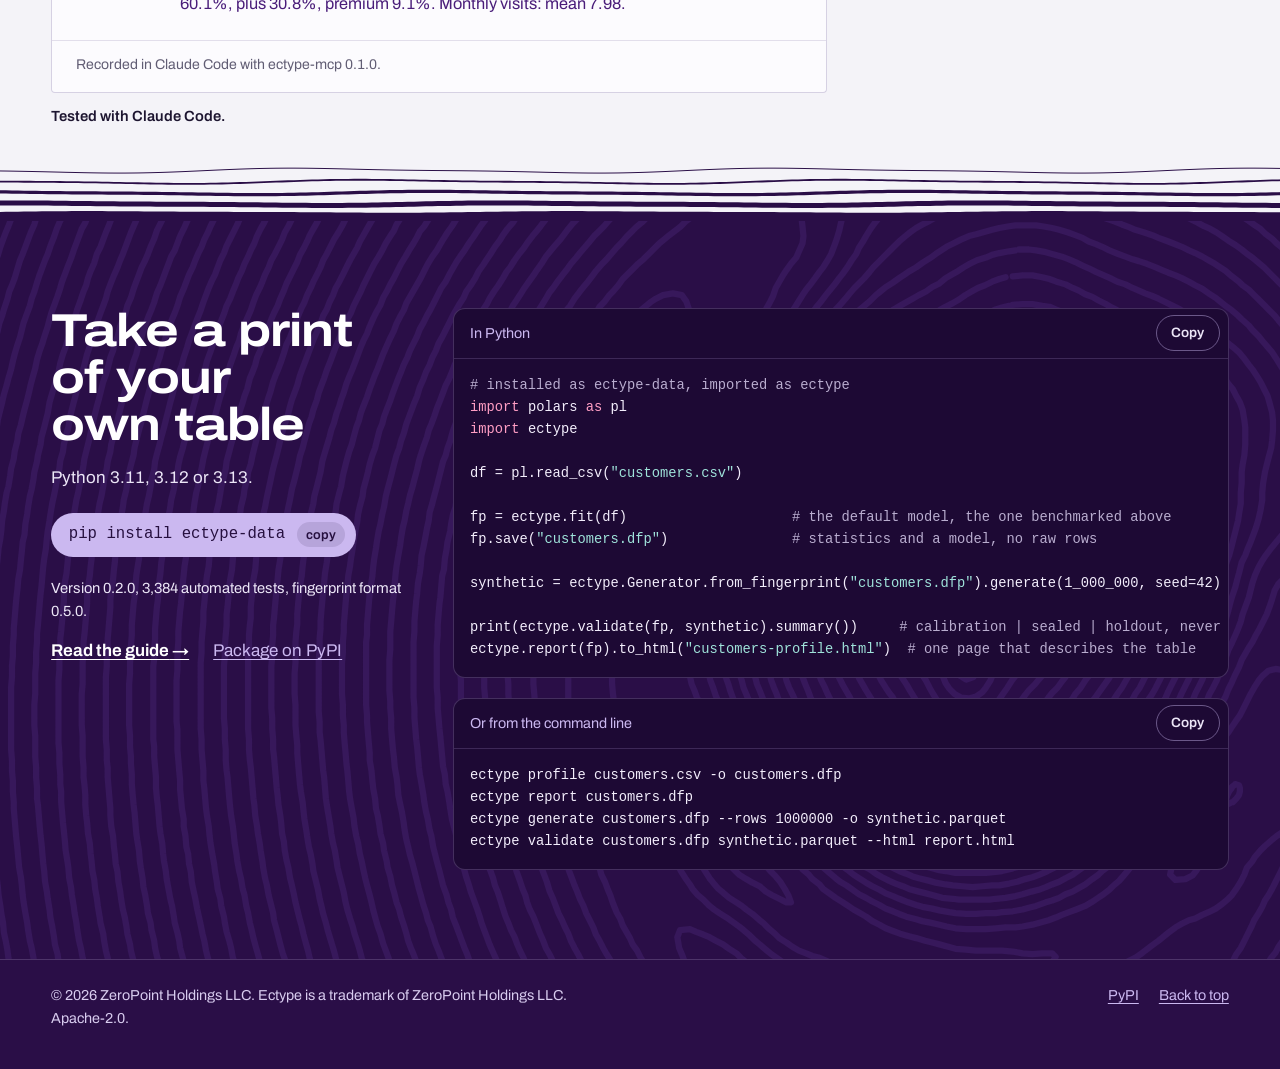
==== commit 1e22421c: "Site: test count of the released 0.2.0 (3,384) Co-Authored-By: Claude Fable 5.2 <noreply@anthropic.c" ====
--- a/index.html
+++ b/index.html
@@ -574,7 +574,7 @@
       <button class="pip pip-dark" type="button" data-copy="pip install ectype-data" aria-label="Copy the command pip install ectype-data">
         <code>pip install ectype-data</code><span class="pip-note" aria-hidden="true">copy</span>
       </button>
-      <p class="status-note">Version <span data-r="versions.ectype">0.2.0</span>, <span data-r="tests.qualifier"></span> <span data-r="tests.count" data-f="int">3,383</span> automated tests, fingerprint format <span data-r="versions.format">0.5.0</span>.</p>
+      <p class="status-note">Version <span data-r="versions.ectype">0.2.0</span>, <span data-r="tests.qualifier"></span> <span data-r="tests.count" data-f="int">3,384</span> automated tests, fingerprint format <span data-r="versions.format">0.5.0</span>.</p>
       <p class="quick-links"><a class="more" data-site="docs" href="https://github.com/EctypeHQ/ectype/blob/main/docs/guide/README.md">Read the guide</a> <a data-site="pypi" href="https://pypi.org/project/ectype-data/">Package on PyPI</a></p>
     </div>
     <div class="quick-code">
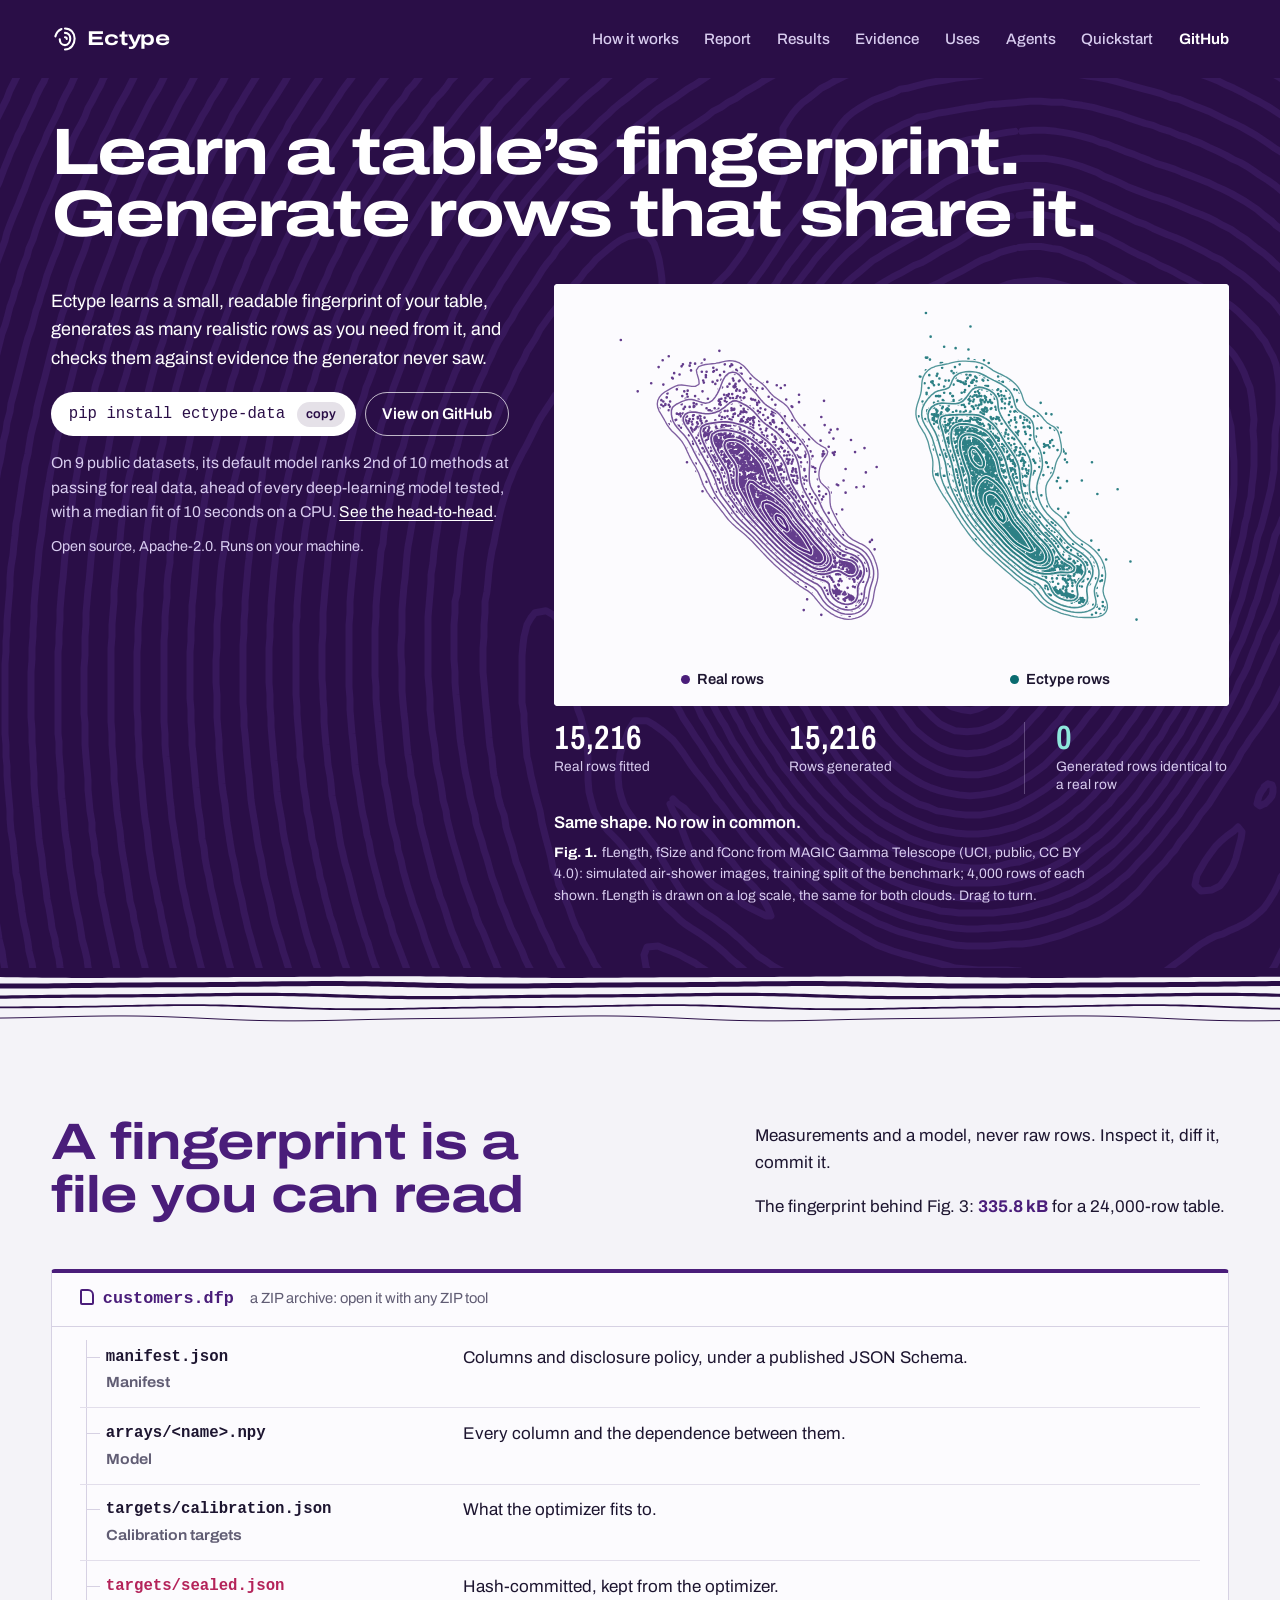
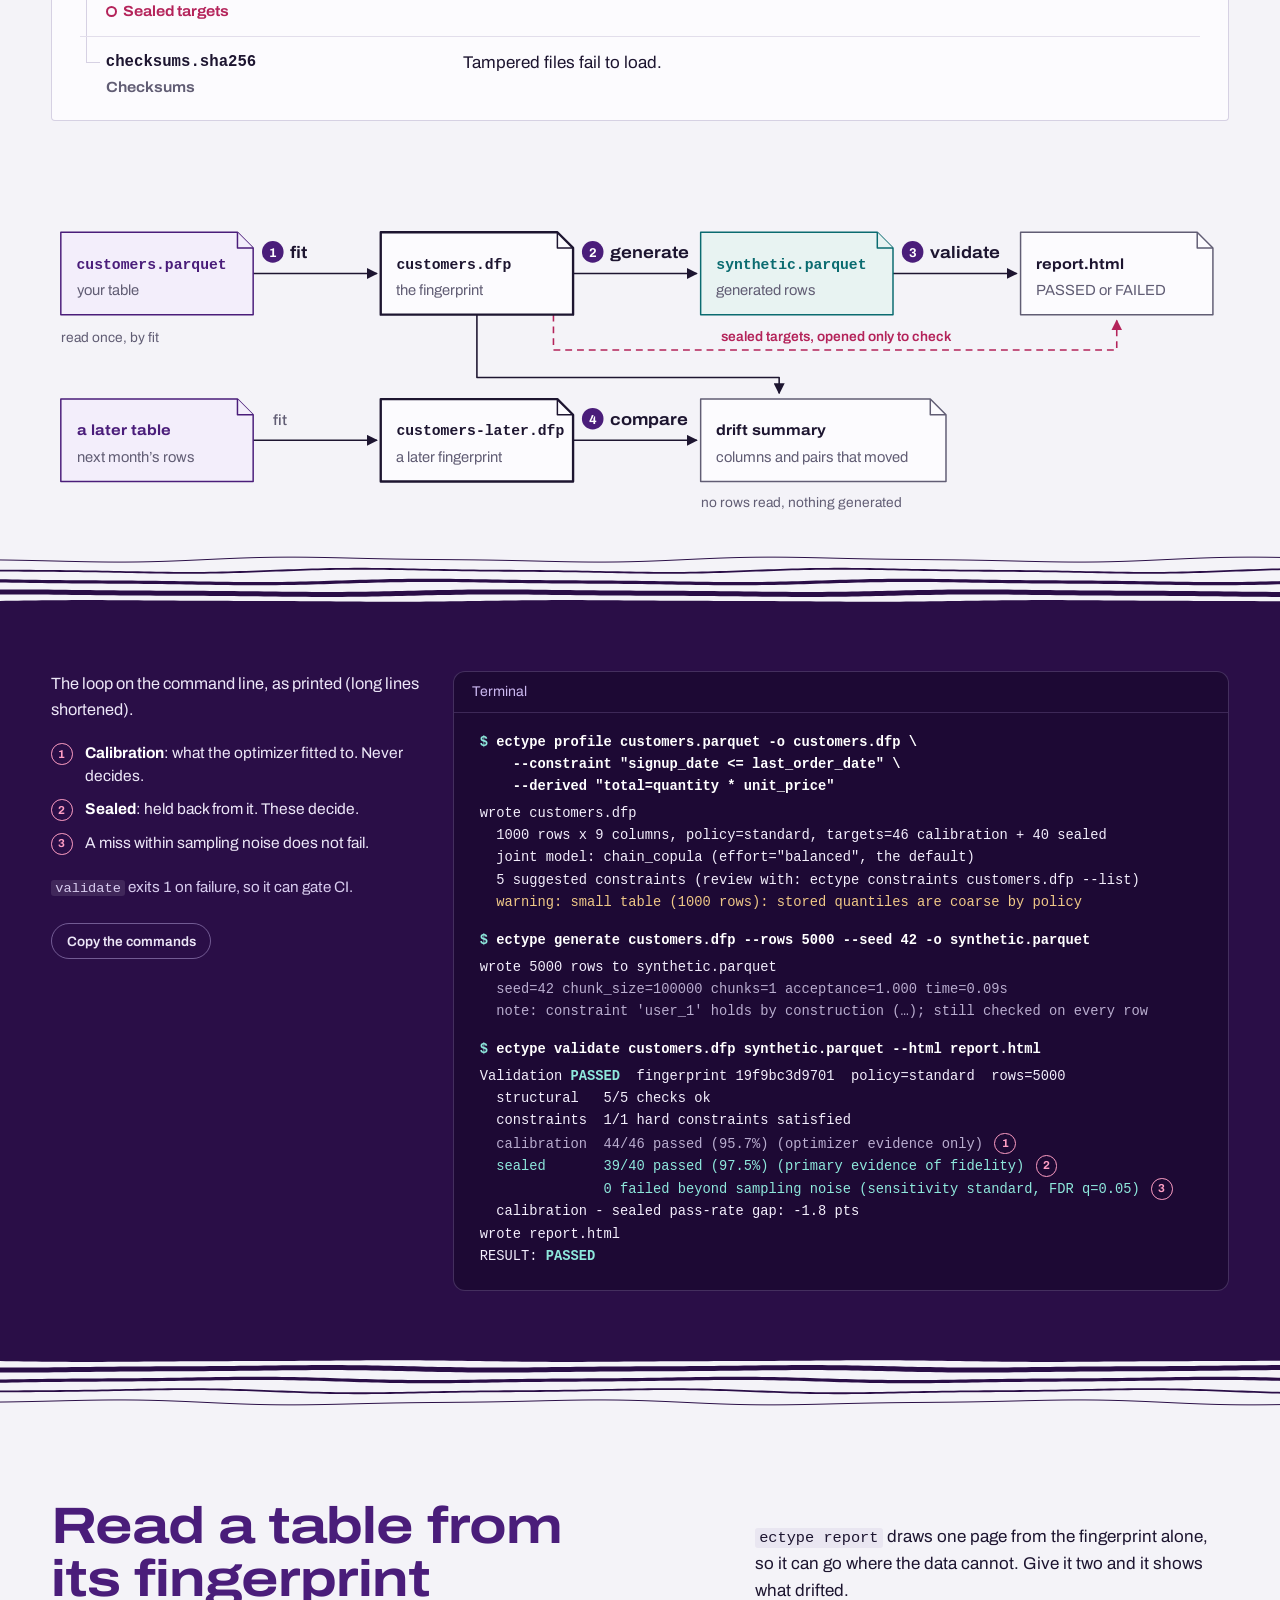
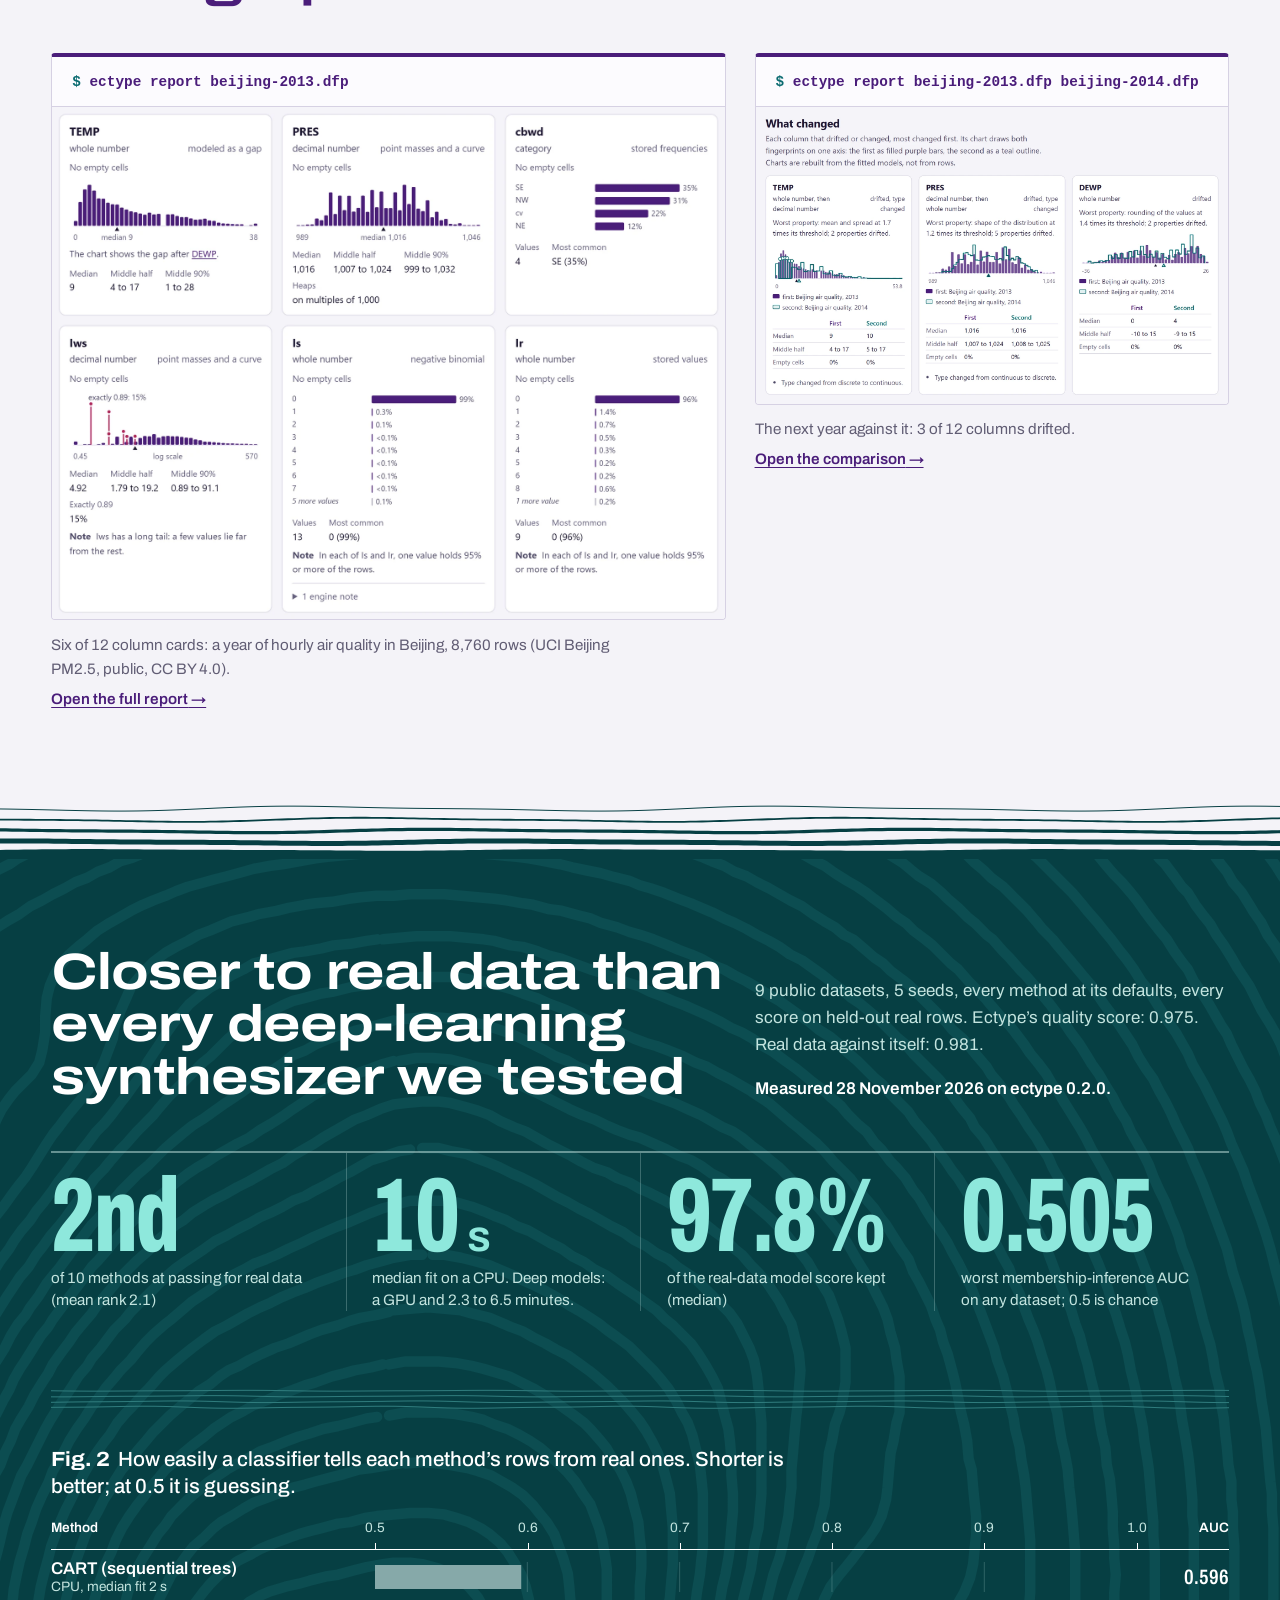
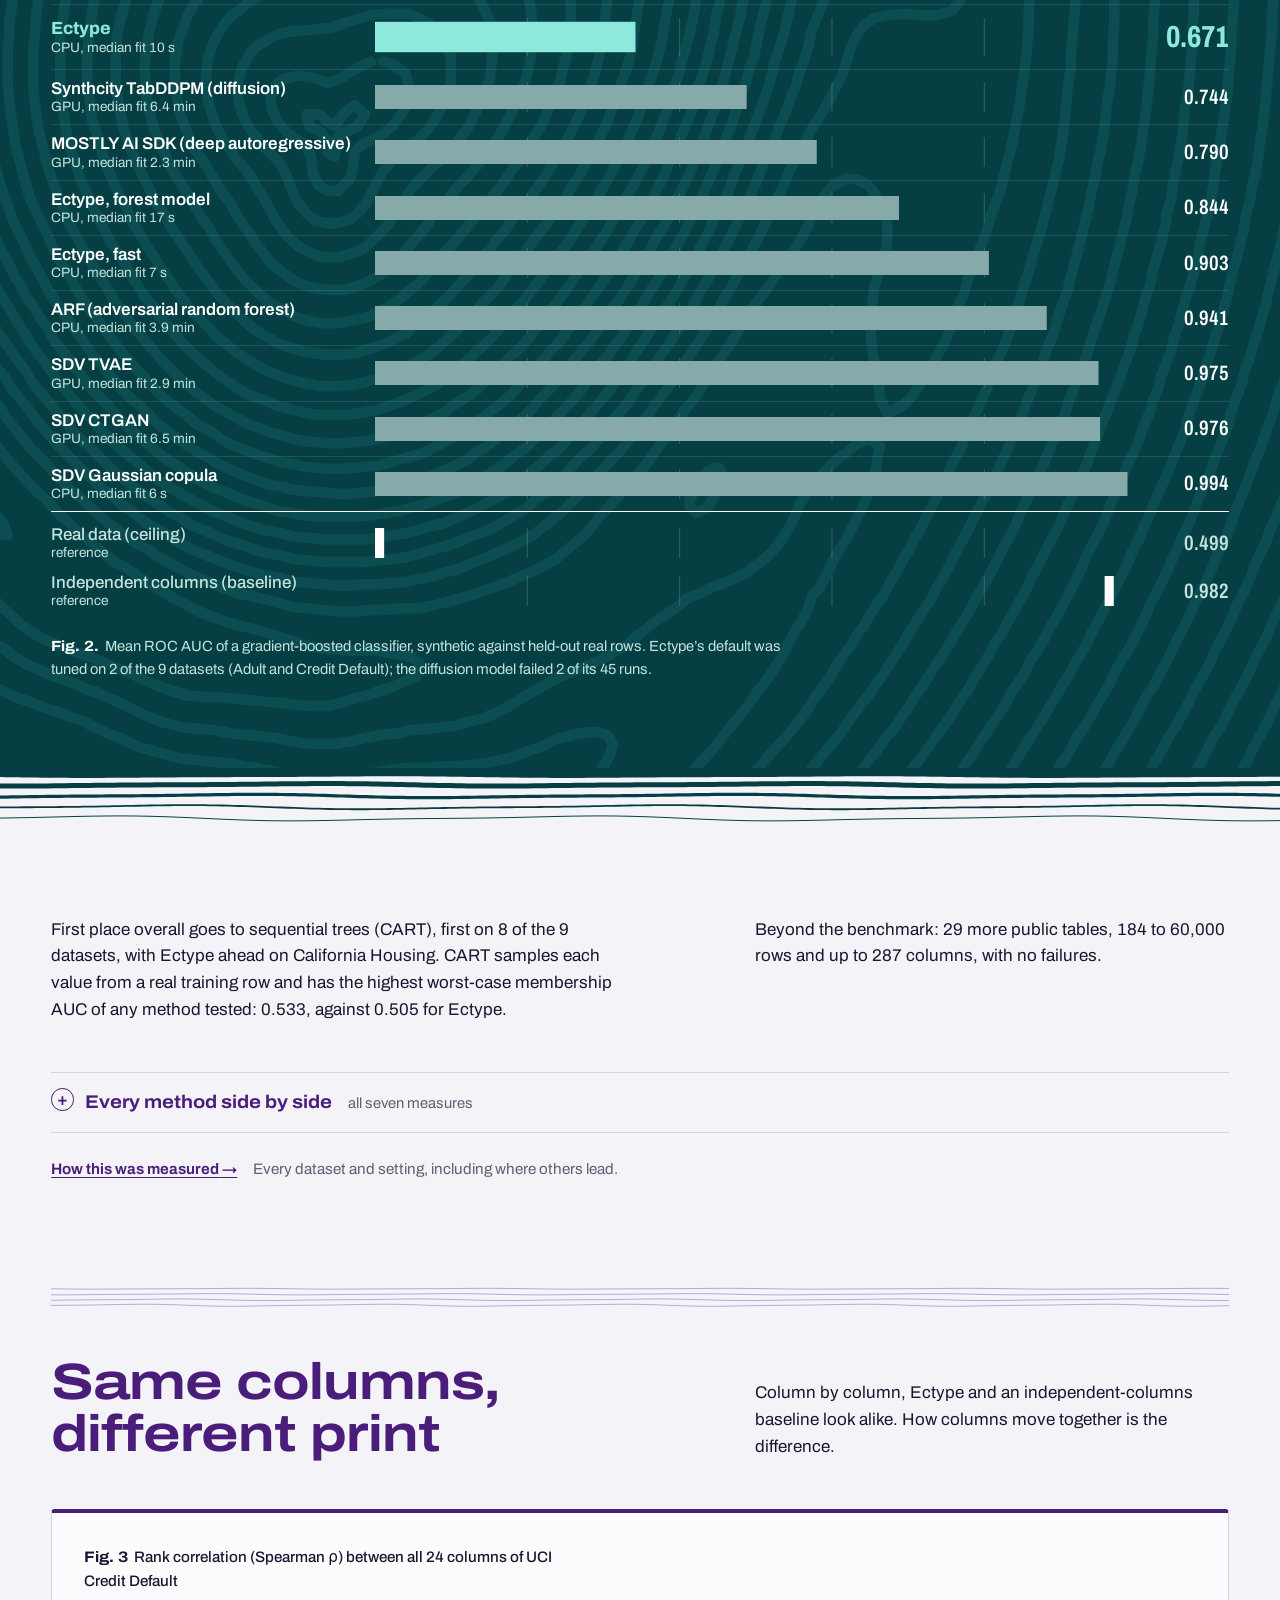
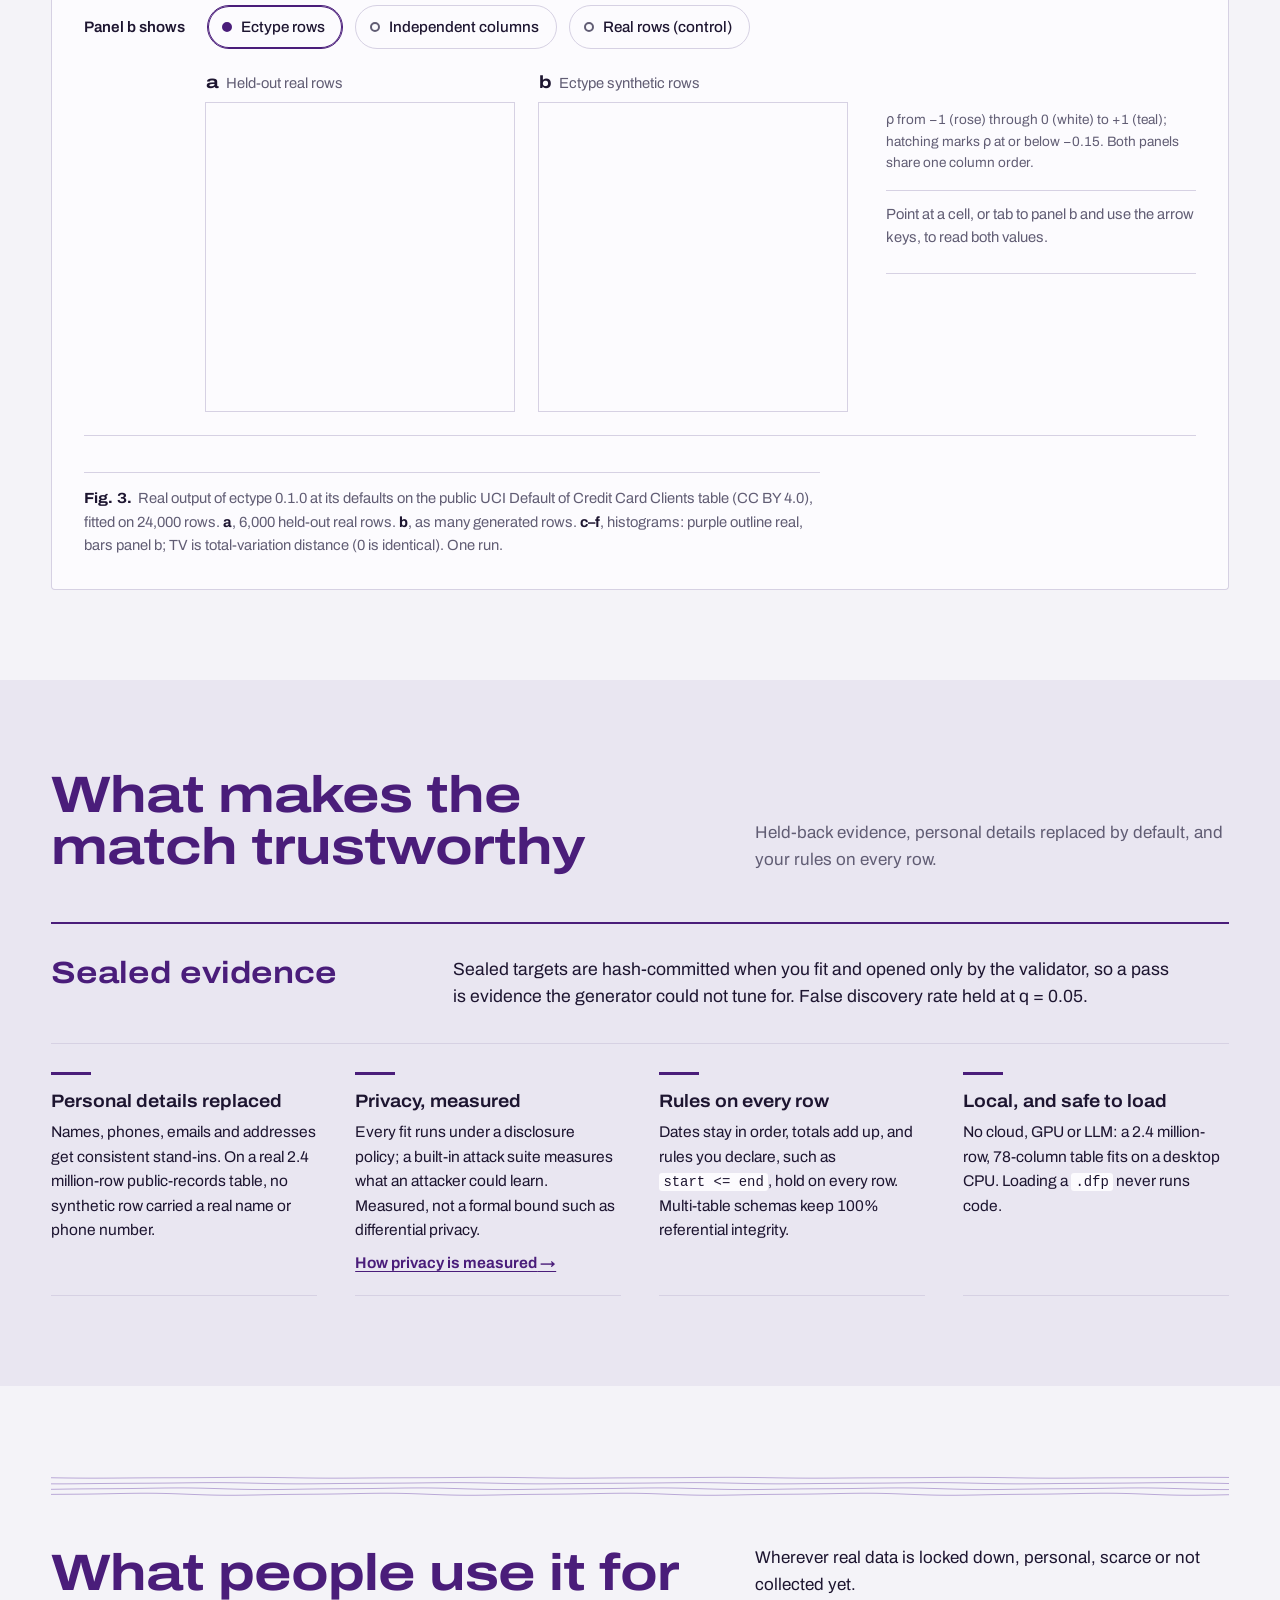
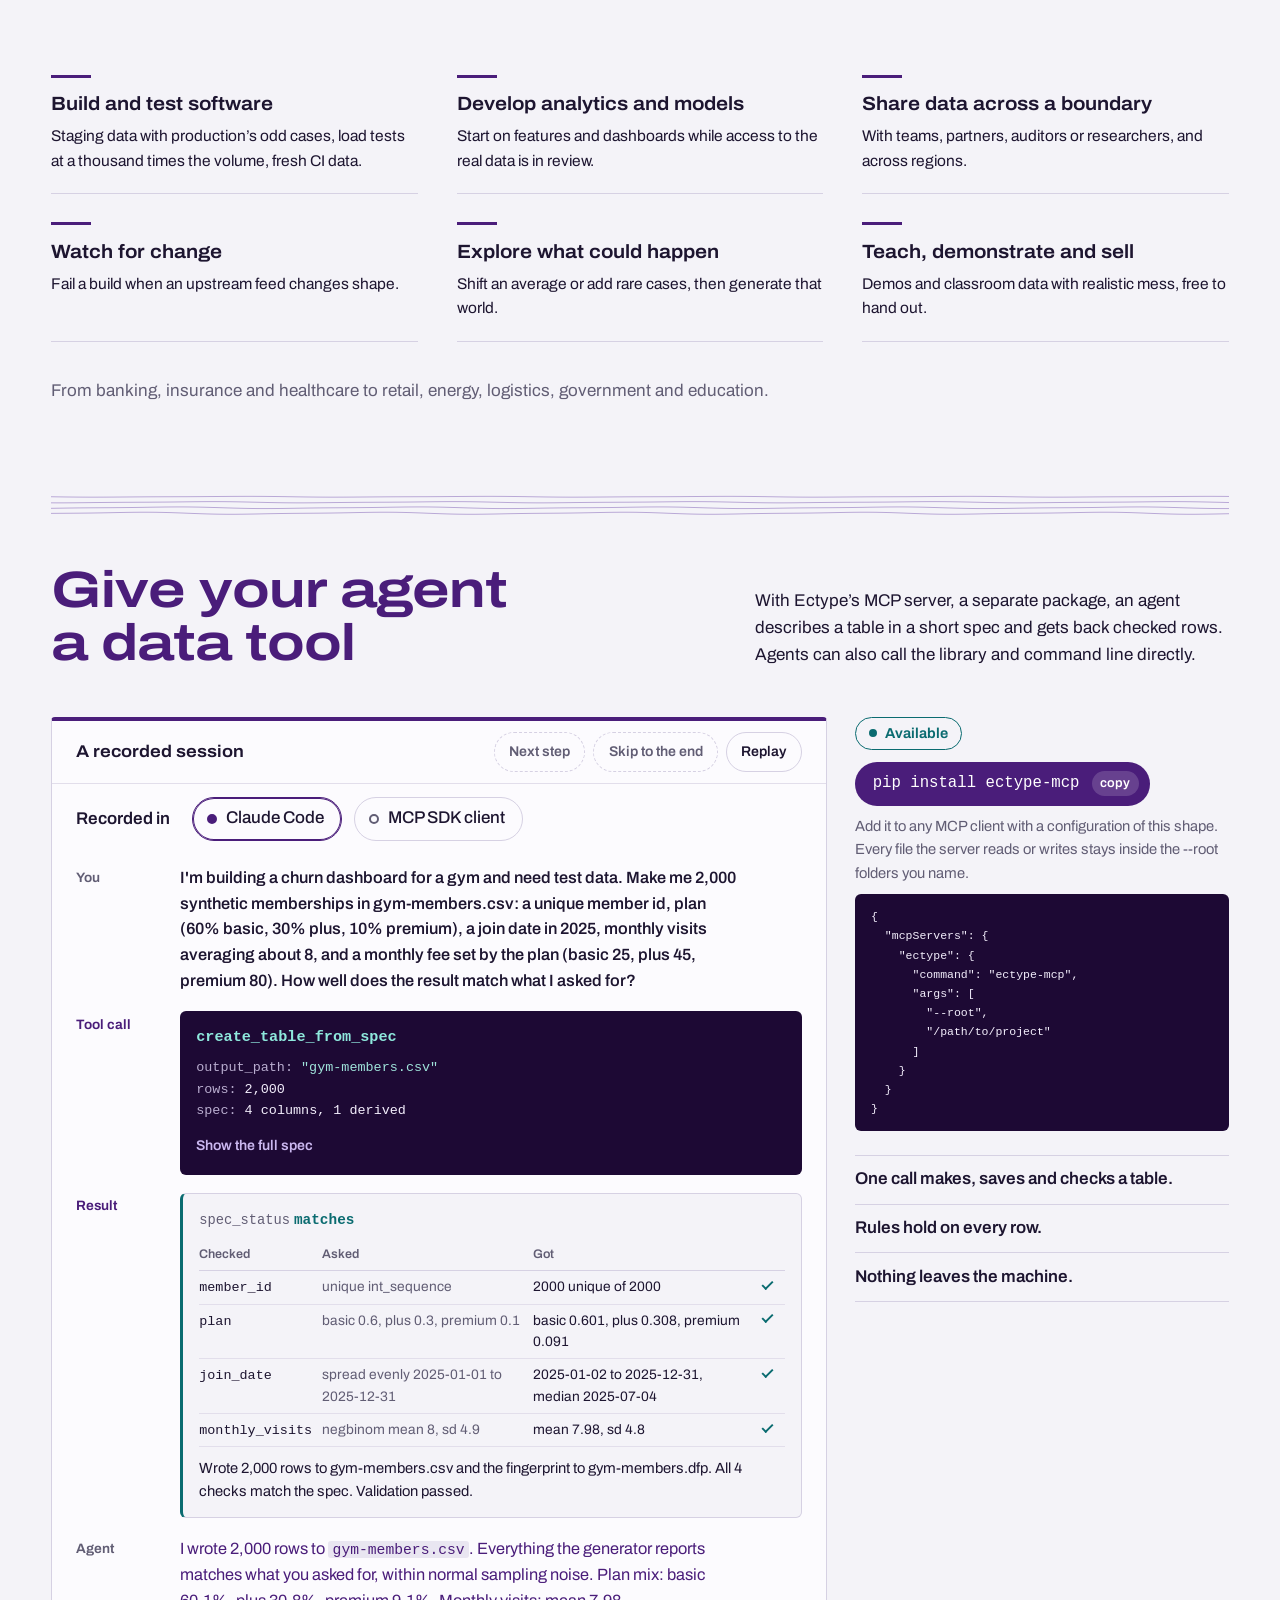
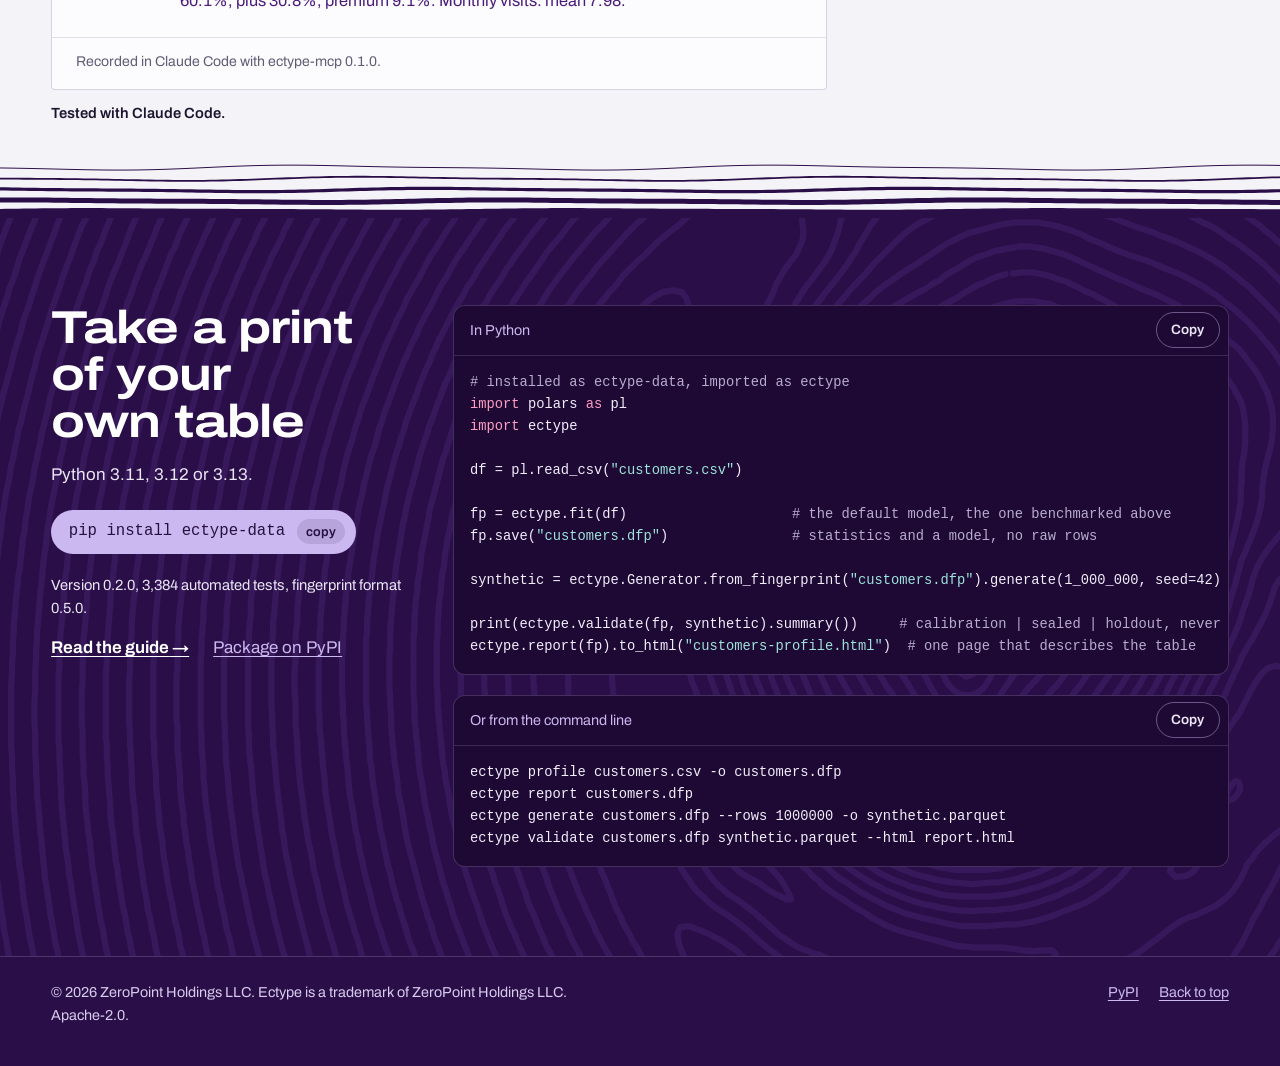
==== commit ce782250: "Site: the MCP server is available (ectype-mcp 0.1.0 on PyPI) Co-Authored-By: Claude Fable 5.2 <norep" ====
--- a/index.html
+++ b/index.html
@@ -446,7 +446,7 @@
   <div class="split-head">
     <h2 id="agents-title">Give your agent a data tool</h2>
     <div>
-      <p>With Ectype’s MCP server, coming next as a separate package, an agent describes a table in a short spec and gets back checked rows. Until then, agents can call the library and command line.</p>
+      <p>With Ectype’s MCP server, a separate package, an agent describes a table in a short spec and gets back checked rows. Agents can also call the library and command line directly.</p>
     </div>
   </div>
 
@@ -553,7 +553,17 @@
     <div class="agents-side">
       <div class="mcp-status">
 <!-- bake:mcp-status -->
-<p class="mcp-state is-coming">Coming next</p><p class="mcp-cfg-note">The server ships shortly after the engine.</p>
+<p class="mcp-state is-available">Available</p><button class="pip" type="button" data-copy="pip install ectype-mcp" aria-label="Copy the command pip install ectype-mcp"><code>pip install ectype-mcp</code><span class="pip-note" aria-hidden="true">copy</span></button><p class="mcp-cfg-note">Add it to any MCP client with a configuration of this shape. Every file the server reads or writes stays inside the --root folders you name.</p><pre class="mcp-cfg" tabindex="0" aria-label="MCP client configuration"><code>{
+  &quot;mcpServers&quot;: {
+    &quot;ectype&quot;: {
+      &quot;command&quot;: &quot;ectype-mcp&quot;,
+      &quot;args&quot;: [
+        &quot;--root&quot;,
+        &quot;/path/to/project&quot;
+      ]
+    }
+  }
+}</code></pre>
 <!-- /bake:mcp-status -->
       </div>
       <ul class="agent-facts">
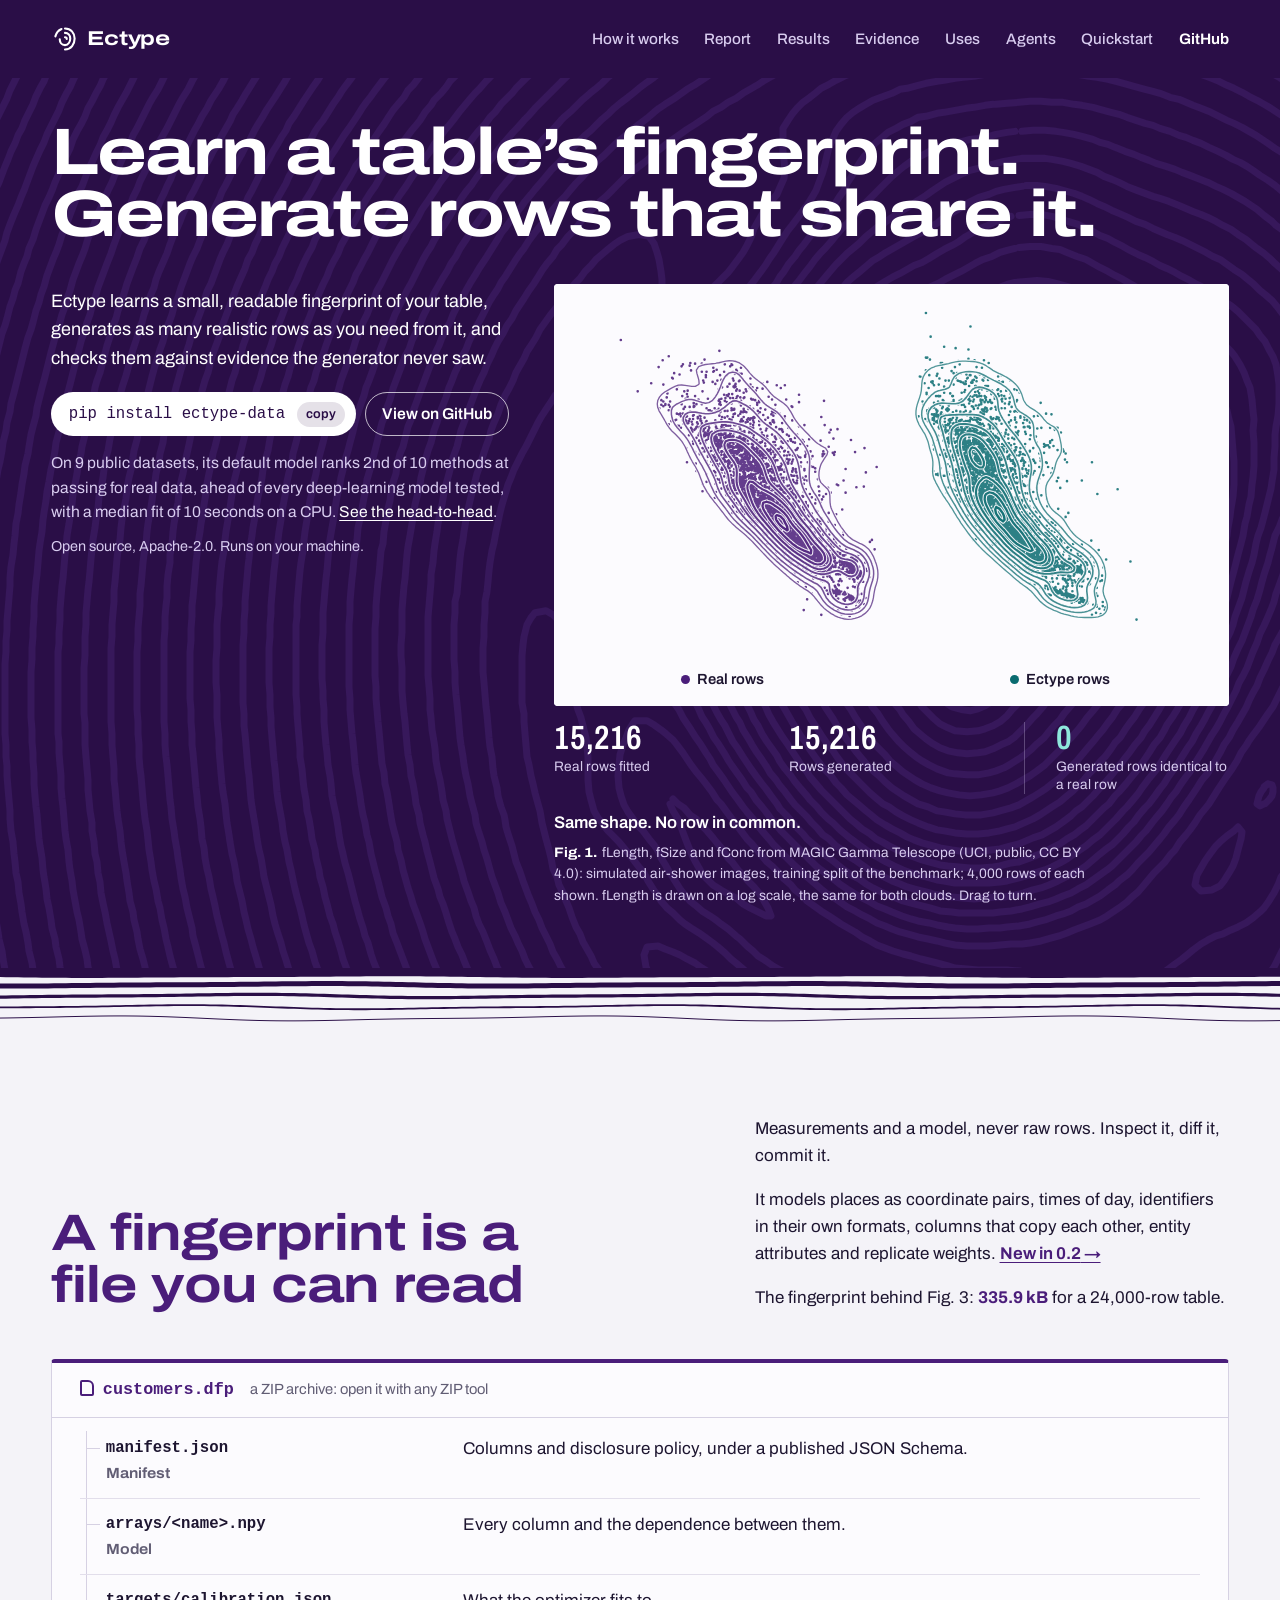
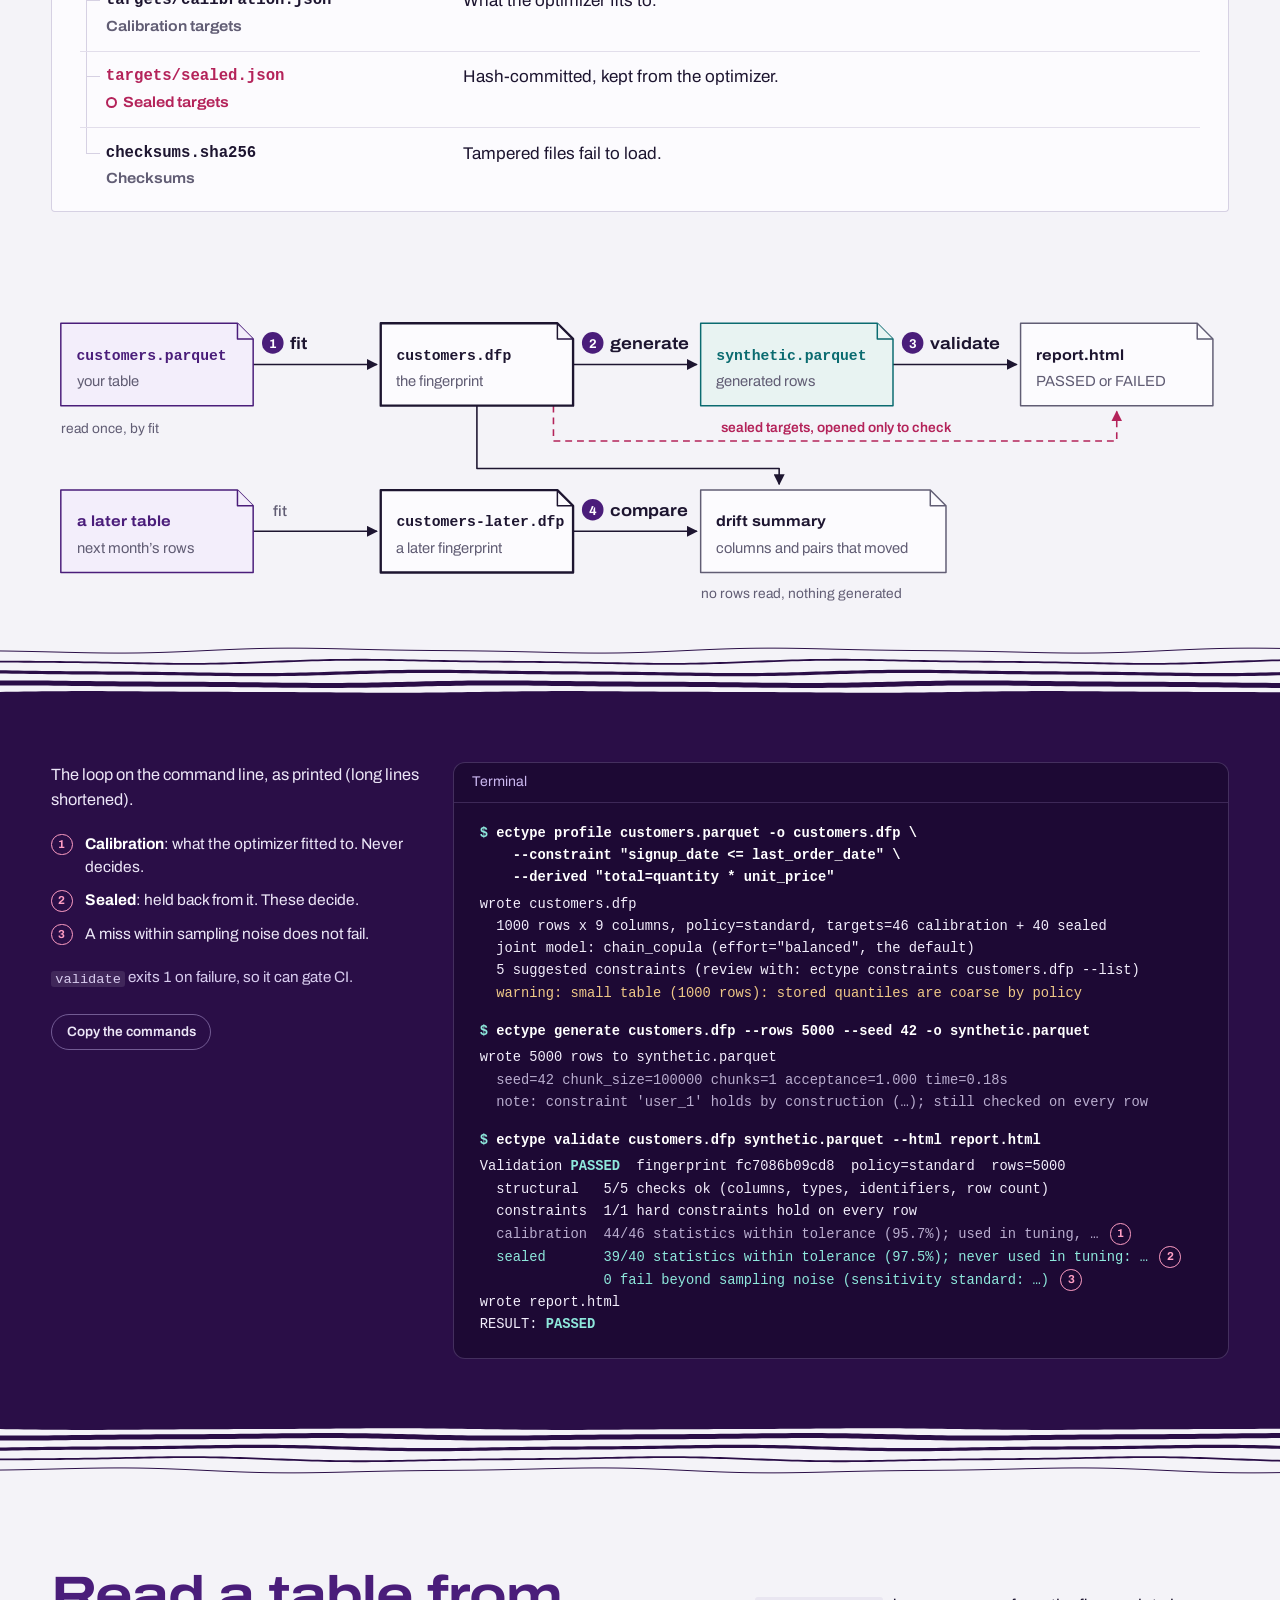
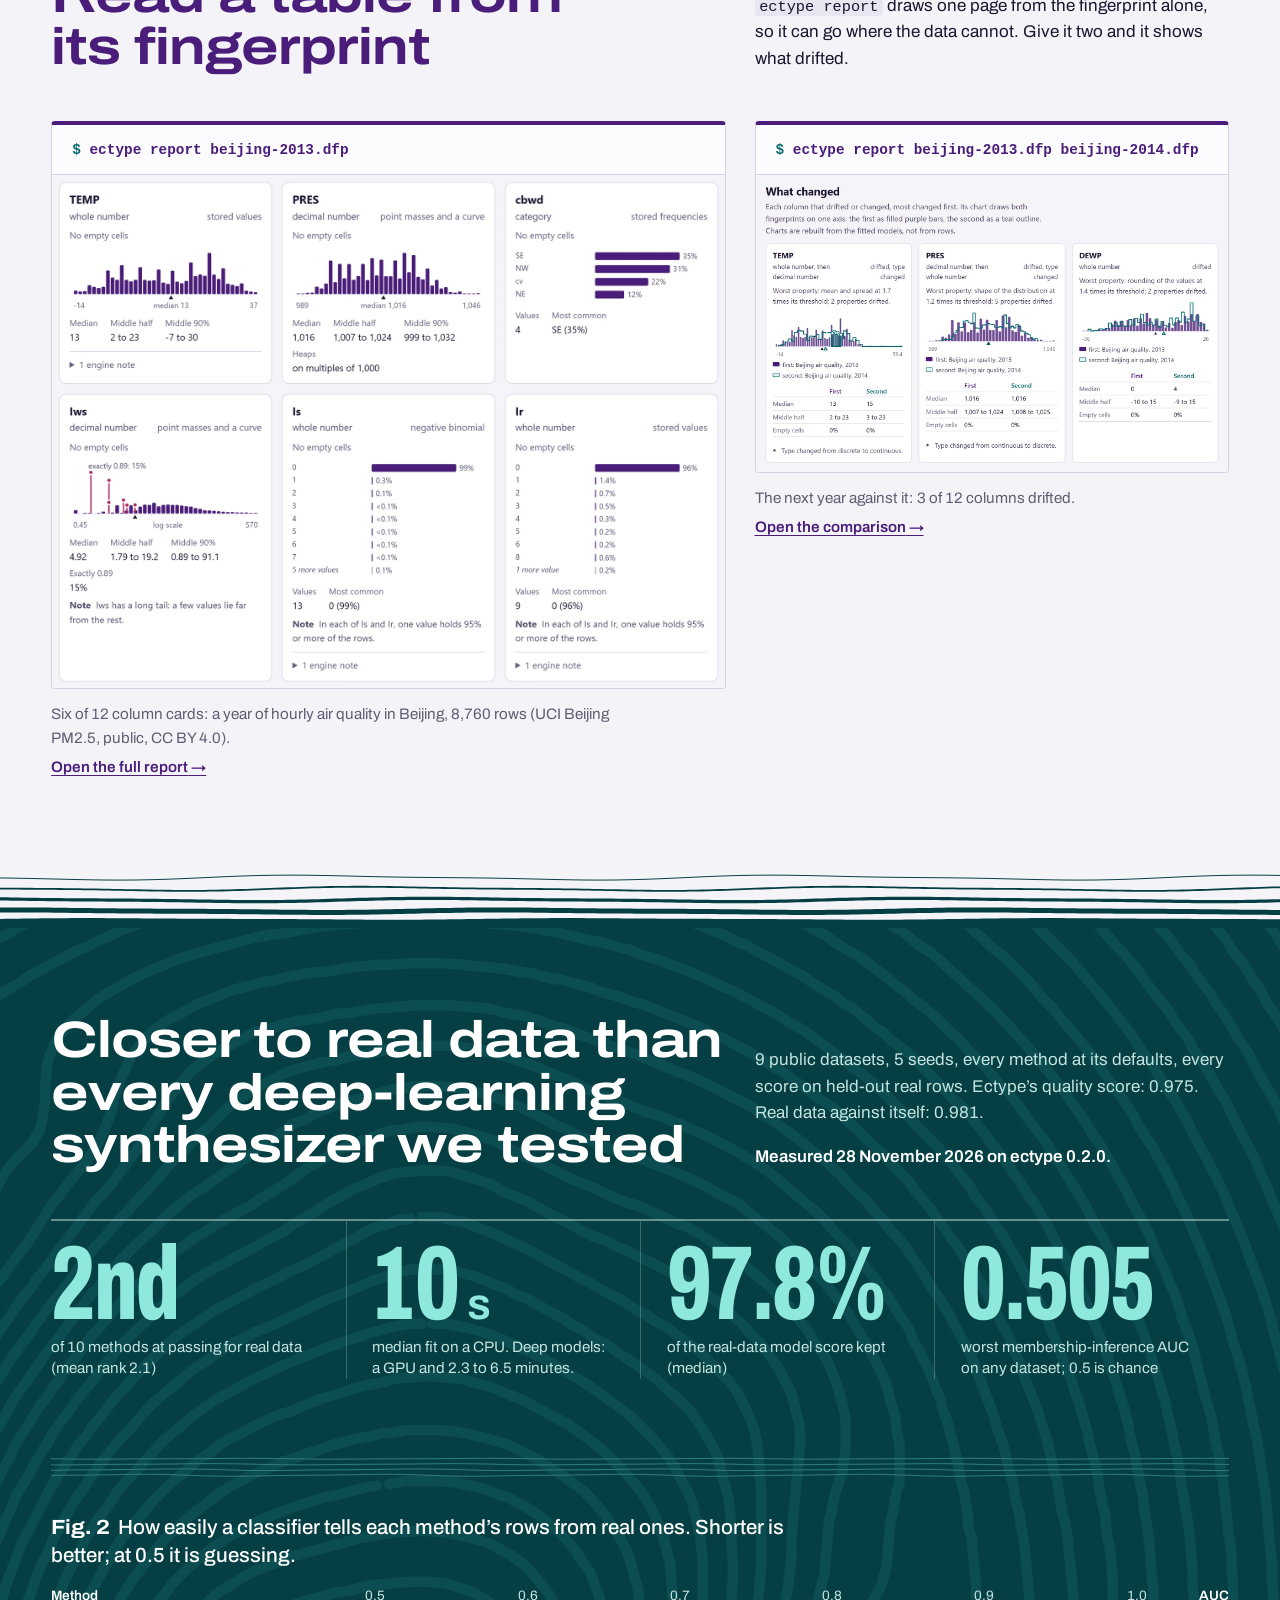
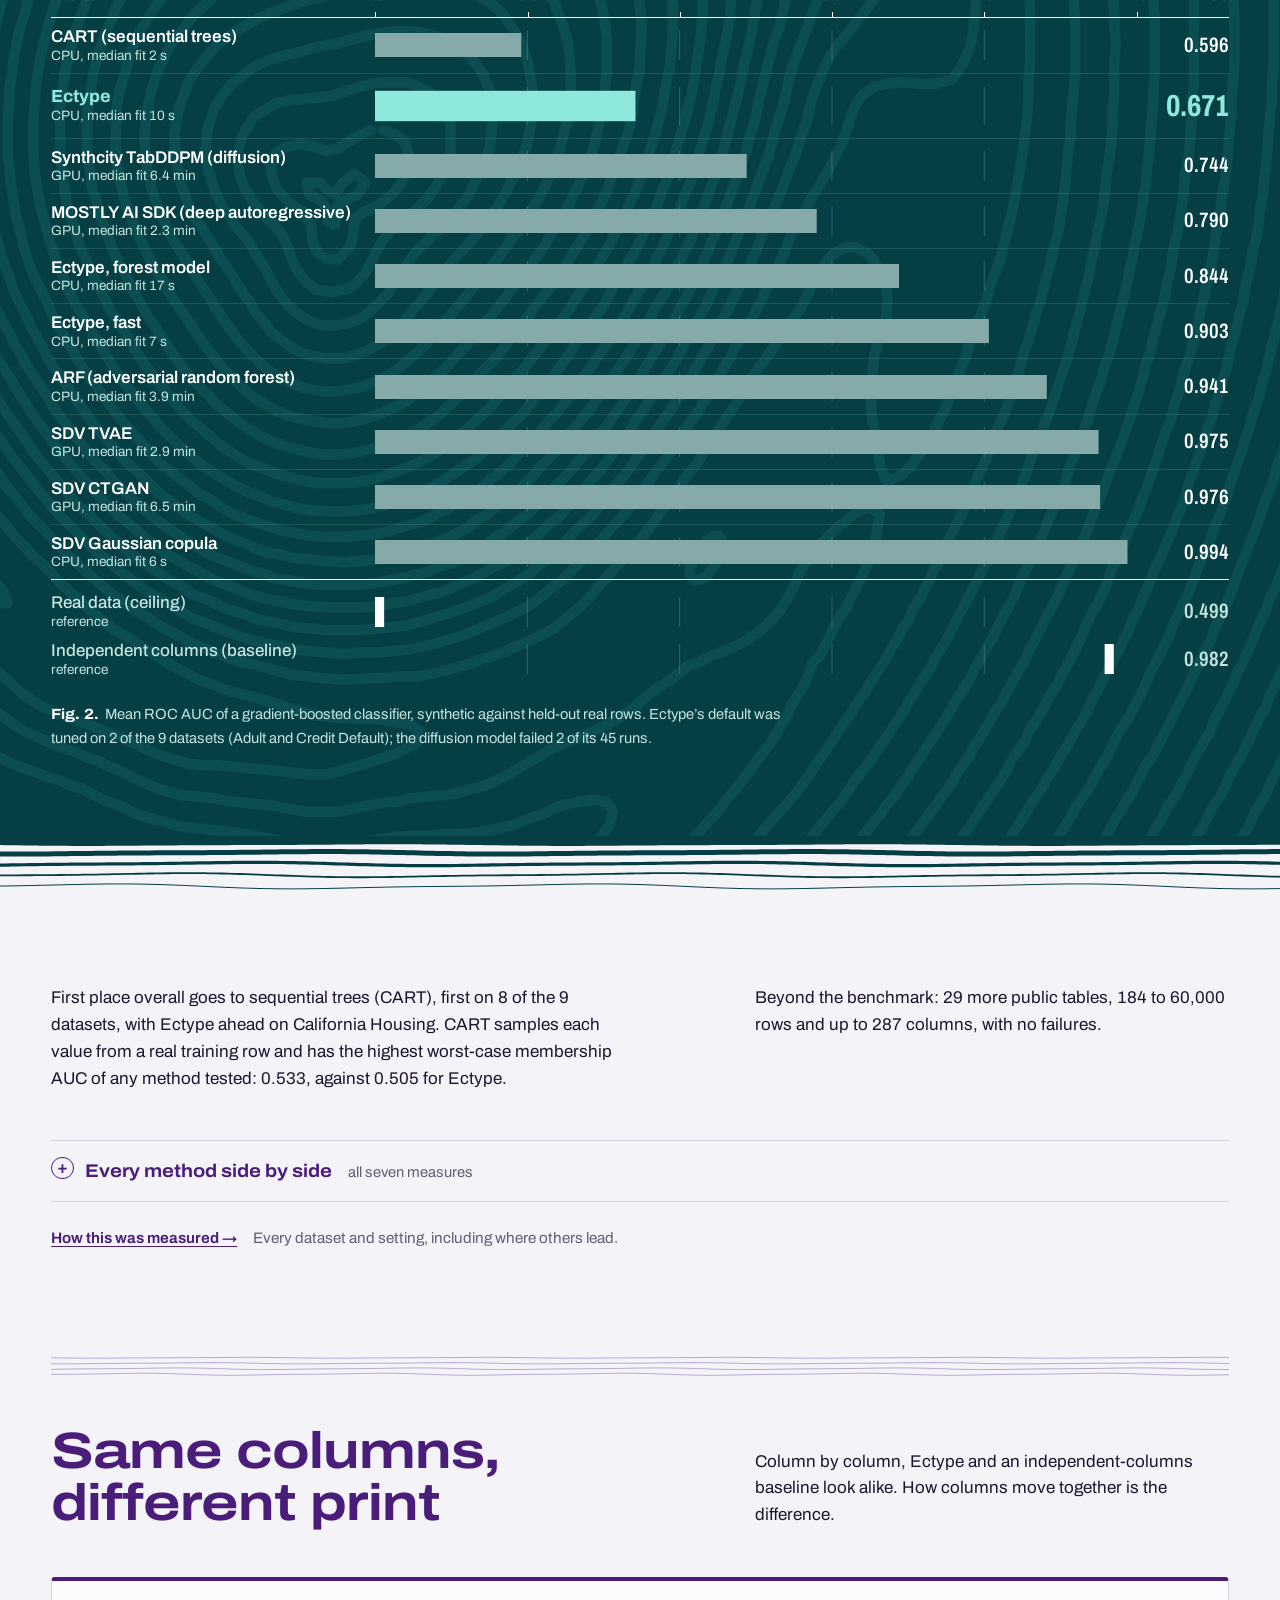
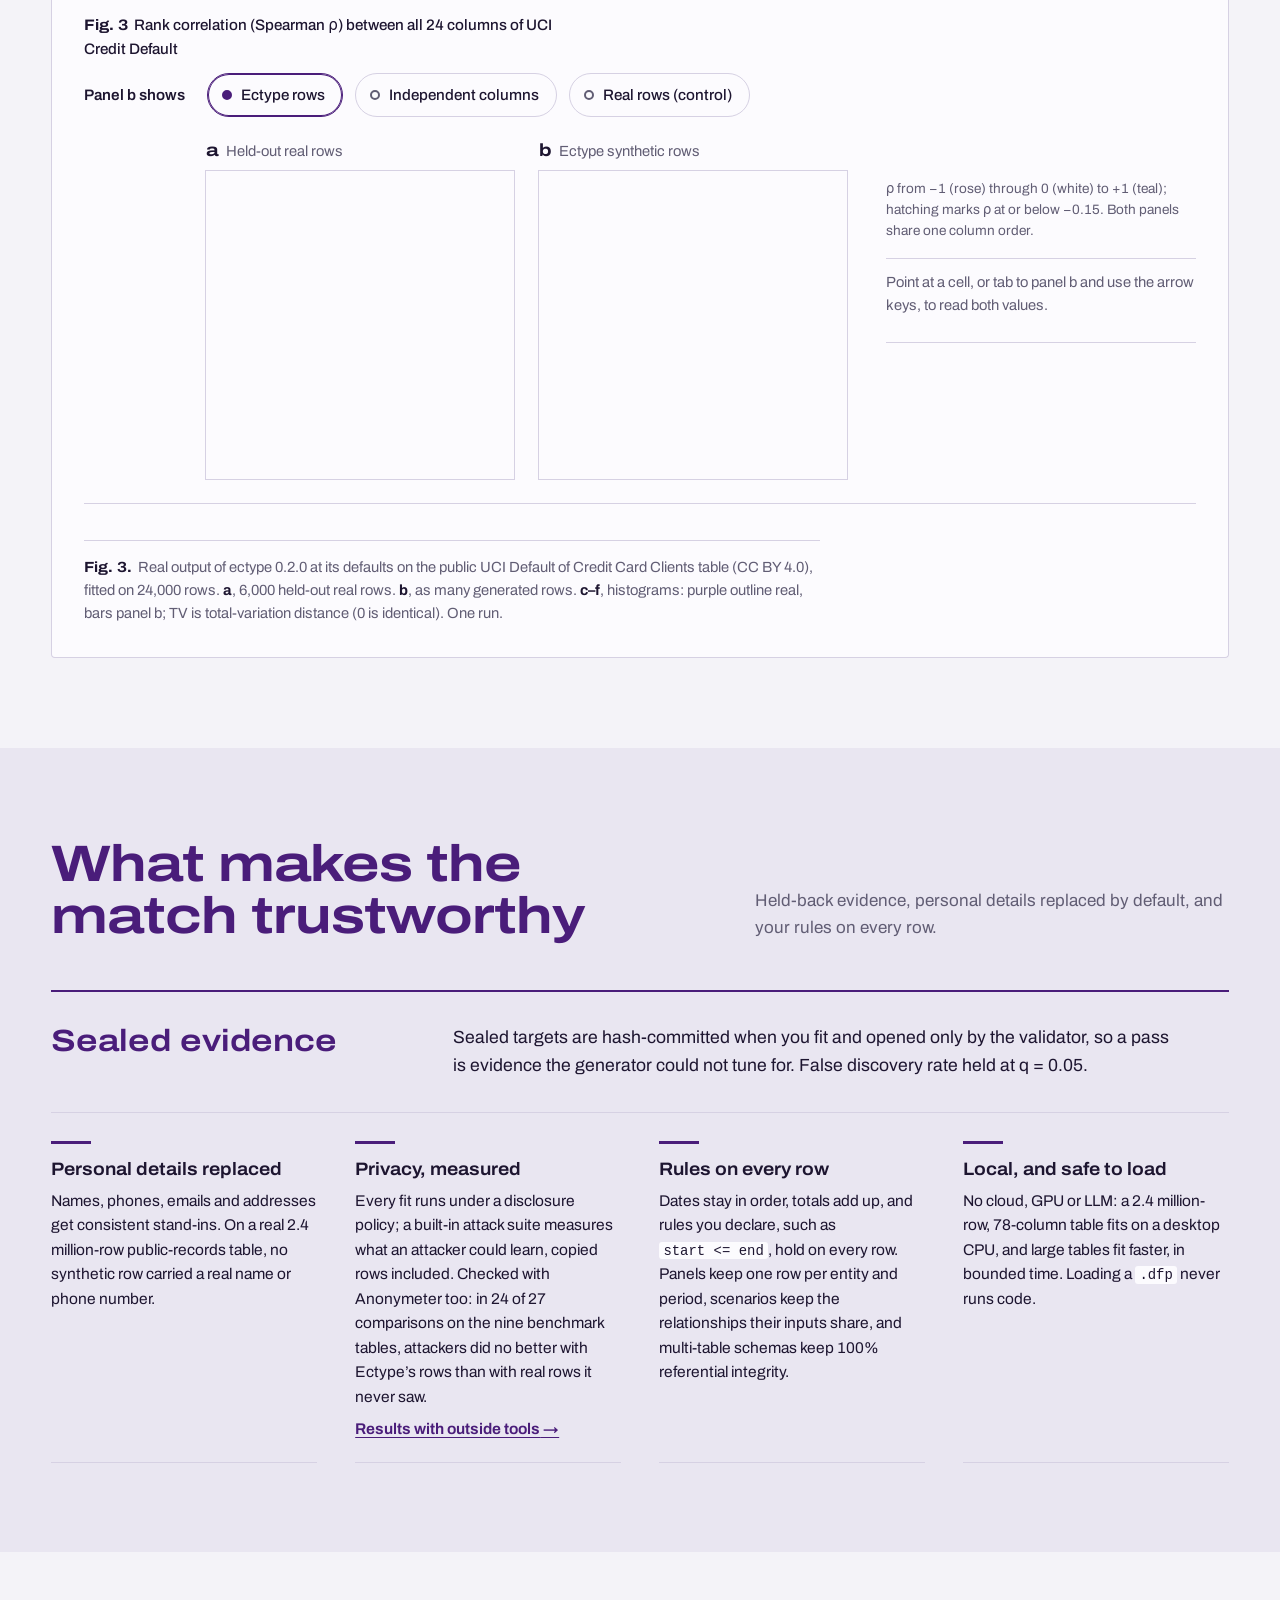
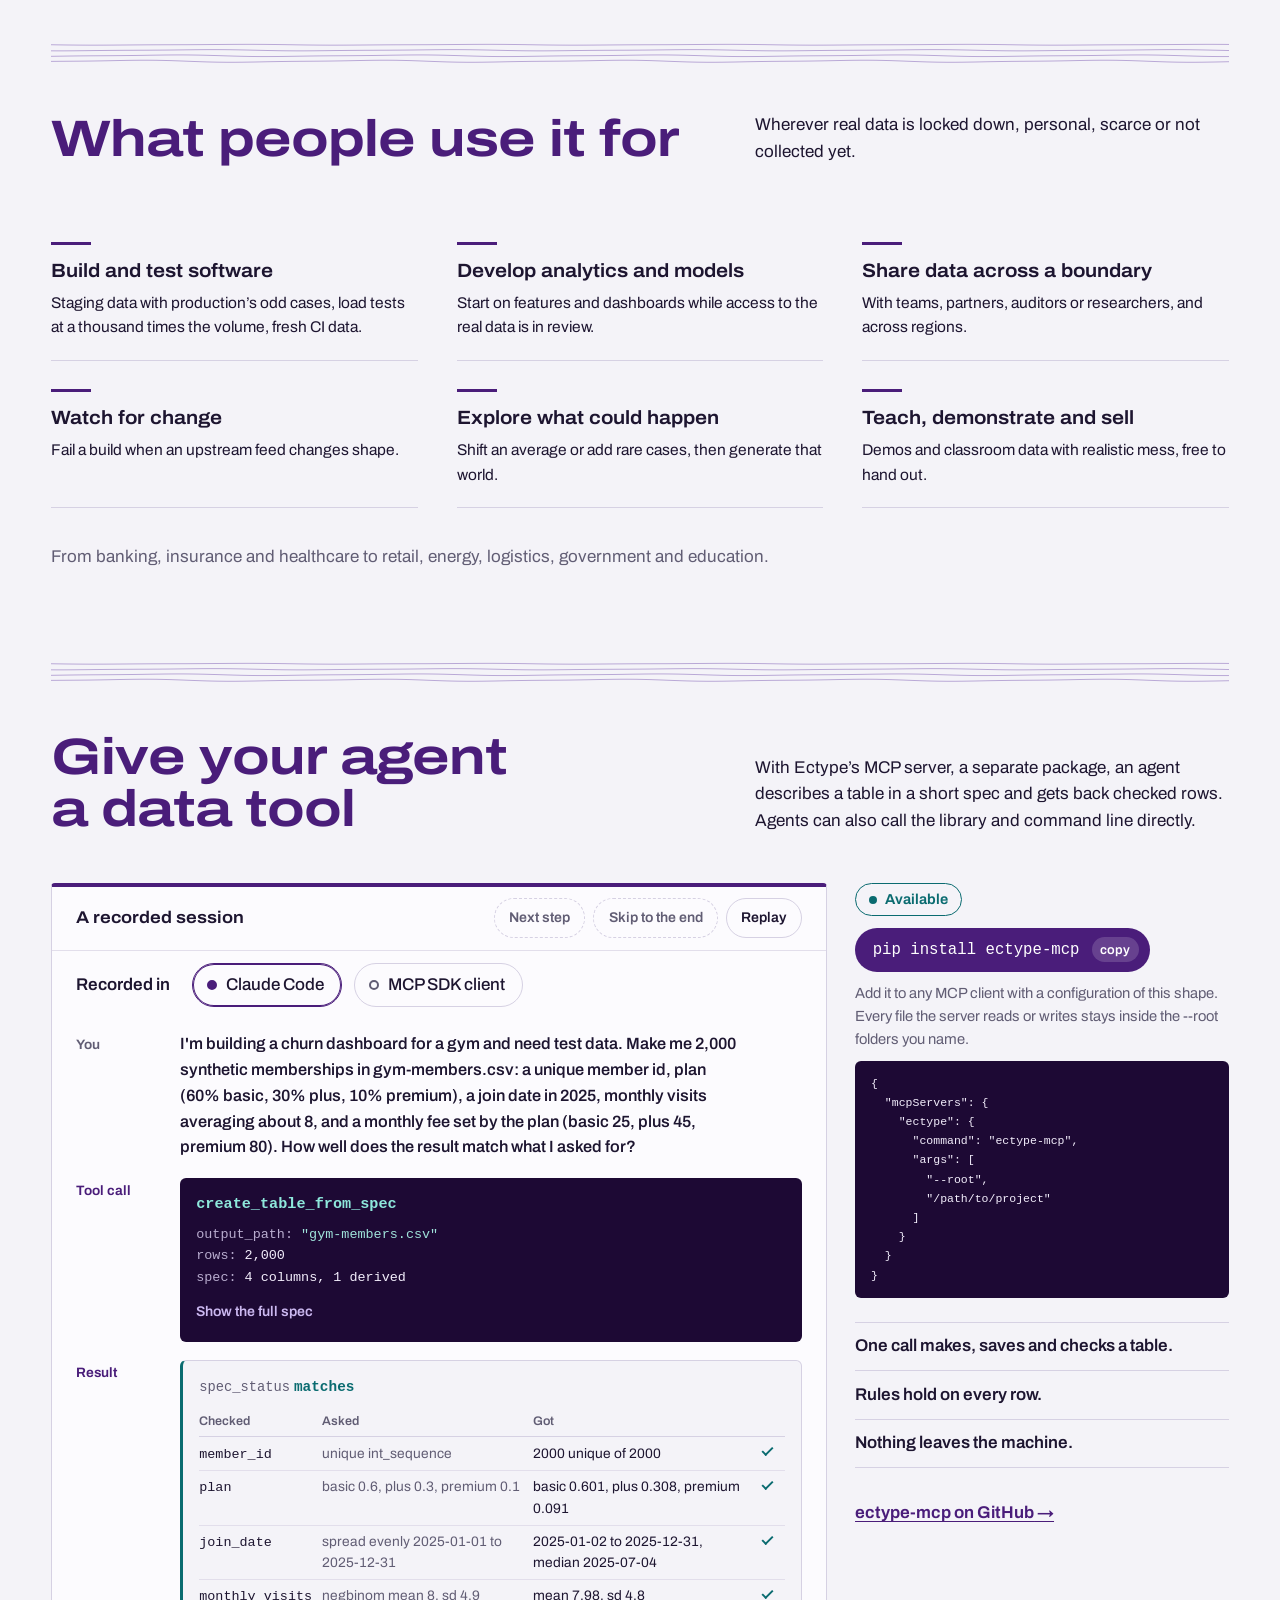
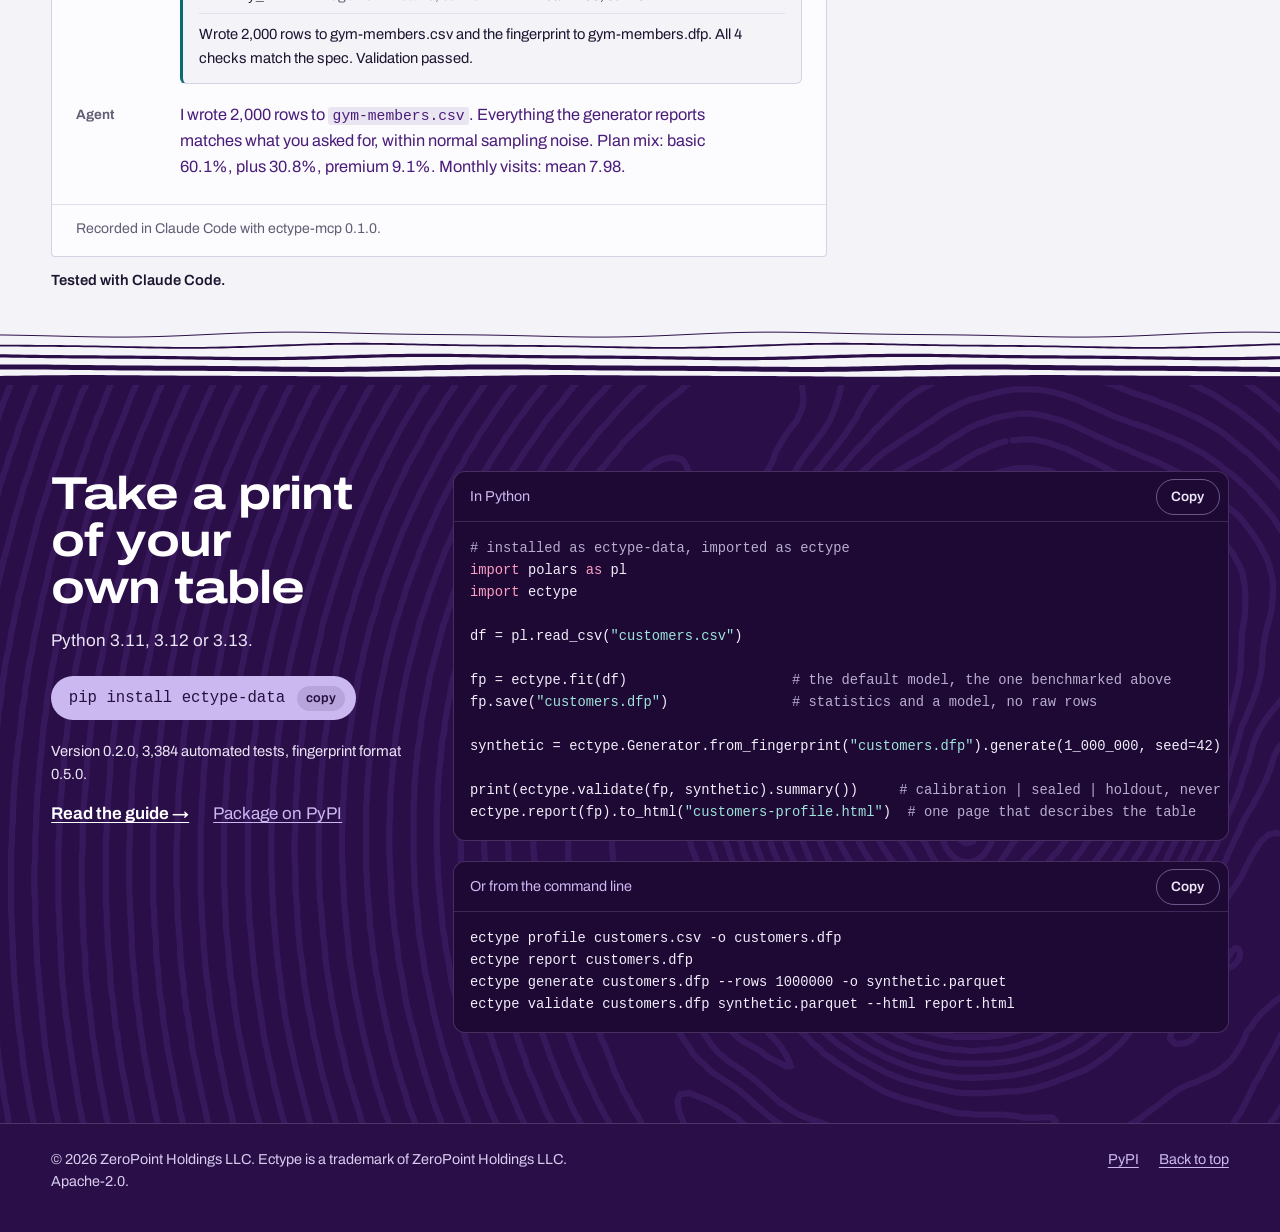
==== commit 9ee06ff9: "Ectype 0.2.0: figures and example report regenerated, what 0.2 adds, agent server shipped Fig. 1 and" ====
--- a/index.html
+++ b/index.html
@@ -109,7 +109,8 @@
       <h2 id="how-title">A fingerprint is a file you can read</h2>
       <div>
         <p>Measurements and a model, never raw rows. Inspect it, diff it, commit it.</p>
-        <p class="size-note">The fingerprint behind Fig. 3: <strong data-r="demo.fingerprint_bytes" data-f="kb">335.8 kB</strong> for a <span data-r="demo.dataset.rows_train" data-f="int">24,000</span>-row table.</p>
+        <p>It models places as coordinate pairs, times of day, identifiers in their own formats, columns that copy each other, entity attributes and replicate weights. <a class="more" data-site="release" href="https://github.com/EctypeHQ/ectype/releases/tag/v0.2.0">New in 0.2</a></p>
+        <p class="size-note">The fingerprint behind Fig. 3: <strong data-r="demo.fingerprint_bytes" data-f="kb">335.9 kB</strong> for a <span data-r="demo.dataset.rows_train" data-f="int">24,000</span>-row table.</p>
       </div>
     </div>
 
@@ -209,14 +210,13 @@
   joint model: chain_copula (effort="balanced", the default)
   5 suggested constraints (review with: ectype constraints customers.dfp --list)
   <span class="warn">warning: small table (1000 rows): stored quantiles are coarse by policy</span></span></span><span class="blk"><span class="cmd">ectype generate customers.dfp --rows 5000 --seed 42 -o synthetic.parquet</span><span class="out">wrote 5000 rows to synthetic.parquet
-  <span class="dim">seed=42 chunk_size=100000 chunks=1 acceptance=1.000 time=0.09s
-  note: constraint 'user_1' holds by construction (…); still checked on every row</span></span></span><span class="blk"><span class="cmd">ectype validate customers.dfp synthetic.parquet --html report.html</span><span class="out">Validation <span class="pass">PASSED</span>  fingerprint 19f9bc3d9701  policy=standard  rows=5000
-  structural   5/5 checks ok
-  constraints  1/1 hard constraints satisfied
-  <span class="dim">calibration  44/46 passed (95.7%) (optimizer evidence only)</span><span class="mk" aria-hidden="true">1</span>
-  <span class="lit">sealed       39/40 passed (97.5%) (primary evidence of fidelity)</span><span class="mk" aria-hidden="true">2</span>
-               <span class="lit">0 failed beyond sampling noise (sensitivity standard, FDR q=0.05)</span><span class="mk" aria-hidden="true">3</span>
-  calibration - sealed pass-rate gap: -1.8 pts
+  <span class="dim">seed=42 chunk_size=100000 chunks=1 acceptance=1.000 time=0.18s
+  note: constraint 'user_1' holds by construction (…); still checked on every row</span></span></span><span class="blk"><span class="cmd">ectype validate customers.dfp synthetic.parquet --html report.html</span><span class="out">Validation <span class="pass">PASSED</span>  fingerprint fc7086b09cd8  policy=standard  rows=5000
+  structural   5/5 checks ok (columns, types, identifiers, row count)
+  constraints  1/1 hard constraints hold on every row
+  <span class="dim">calibration  44/46 statistics within tolerance (95.7%); used in tuning, …</span><span class="mk" aria-hidden="true">1</span>
+  <span class="lit">sealed       39/40 statistics within tolerance (97.5%); never used in tuning: …</span><span class="mk" aria-hidden="true">2</span>
+               <span class="lit">0 fail beyond sampling noise (sensitivity standard: …)</span><span class="mk" aria-hidden="true">3</span>
 wrote report.html
 RESULT: <span class="pass">PASSED</span></span></span></code></pre>
       </div>
@@ -239,7 +239,7 @@
     <figure class="pshot" aria-labelledby="pshot-a-cap">
       <div class="pshot-plate">
         <p class="pshot-bar"><code>ectype report beijing-2013.dfp</code></p>
-        <img src="img/report-profile.webp" width="1600" height="1218" loading="lazy" decoding="async" alt="Six column cards from the profile report: TEMP, drawn as its gap above DEWP, and PRES as histograms with their medians marked, cbwd as bars of wind-direction shares, Iws with its point masses drawn apart from the curve, and Is and Ir, where one value holds most rows.">
+        <img src="img/report-profile.webp" width="1600" height="1218" loading="lazy" decoding="async" alt="Six column cards from the profile report: TEMP and PRES as histograms with their medians marked, cbwd as bars of wind-direction shares, Iws with its point masses drawn apart from the curve, and Is and Ir, where one value holds most rows.">
       </div>
       <figcaption id="pshot-a-cap">Six of <span data-r="profile.columns" data-f="int">12</span> column cards: a year of hourly air quality in Beijing, <span data-r="profile.rows" data-f="int">8,760</span> rows (<span data-r="profile.source">UCI Beijing PM2.5, public, CC BY 4.0</span>). <a href="example-report.html">Open the full report</a></figcaption>
     </figure>
@@ -379,7 +379,7 @@
 
     <figcaption id="fig3-cap">
       <p class="status" data-status hidden></p>
-      <span class="fig-no">Fig. 3.</span> Real output of ectype <span data-r="demo.engine.version">0.1.0</span> at its defaults on the public UCI Default of Credit Card Clients table (CC BY 4.0), fitted on <span data-r="demo.dataset.rows_train" data-f="int">24,000</span> rows. <b>a</b>, <span data-r="demo.dataset.rows_holdout" data-f="int">6,000</span> held-out real rows. <b>b</b>, as many generated rows. <b>c–f</b>, histograms: purple outline real, bars panel b; TV is total-variation distance (0 is identical). One run.
+      <span class="fig-no">Fig. 3.</span> Real output of ectype <span data-r="demo.engine.version">0.2.0</span> at its defaults on the public UCI Default of Credit Card Clients table (CC BY 4.0), fitted on <span data-r="demo.dataset.rows_train" data-f="int">24,000</span> rows. <b>a</b>, <span data-r="demo.dataset.rows_holdout" data-f="int">6,000</span> held-out real rows. <b>b</b>, as many generated rows. <b>c–f</b>, histograms: purple outline real, bars panel b; TV is total-variation distance (0 is identical). One run.
     </figcaption>
   </figure>
 </section>
@@ -403,16 +403,16 @@
     </li>
     <li>
       <h3>Privacy, measured</h3>
-      <p>Every fit runs under a disclosure policy; a built-in attack suite measures what an attacker could learn. Measured, not a formal bound such as differential privacy.</p>
-      <p class="more-line"><a class="more" data-site="privacy" href="https://github.com/EctypeHQ/ectype/blob/main/docs/guide/12-privacy.md">How privacy is measured</a></p>
+      <p>Every fit runs under a disclosure policy; a built-in attack suite measures what an attacker could learn, copied rows included. Checked with Anonymeter too: in 24 of 27 comparisons on the nine benchmark tables, attackers did no better with Ectype’s rows than with real rows it never saw.</p>
+      <p class="more-line"><a class="more" data-site="privacyref" href="https://github.com/EctypeHQ/ectype/blob/main/docs/results/privacy-reference.md">Results with outside tools</a></p>
     </li>
     <li>
       <h3>Rules on every row</h3>
-      <p>Dates stay in order, totals add up, and rules you declare, such as <code>start &lt;= end</code>, hold on every row. Multi-table schemas keep <span data-r="claims.referential_integrity_pct" data-f="int">100</span>% referential integrity.</p>
+      <p>Dates stay in order, totals add up, and rules you declare, such as <code>start &lt;= end</code>, hold on every row. Panels keep one row per entity and period, scenarios keep the relationships their inputs share, and multi-table schemas keep <span data-r="claims.referential_integrity_pct" data-f="int">100</span>% referential integrity.</p>
     </li>
     <li>
       <h3>Local, and safe to load</h3>
-      <p>No cloud, GPU or LLM: a <span data-r="scale.rows" data-f="million1">2.4 million</span>-row, <span data-r="scale.columns" data-f="int">78</span>-column table fits on a desktop CPU. Loading a <code>.dfp</code> never runs code.</p>
+      <p>No cloud, GPU or LLM: a <span data-r="scale.rows" data-f="million1">2.4 million</span>-row, <span data-r="scale.columns" data-f="int">78</span>-column table fits on a desktop CPU, and large tables fit faster, in bounded time. Loading a <code>.dfp</code> never runs code.</p>
     </li>
   </ul>
 </section>
@@ -571,6 +571,7 @@
         <li>Rules hold on every row.</li>
         <li>Nothing leaves the machine.</li>
       </ul>
+      <p class="more-line"><a class="more" data-site="mcp" href="https://github.com/EctypeHQ/ectype-mcp">ectype-mcp on GitHub</a></p>
     </div>
   </div>
 </section>
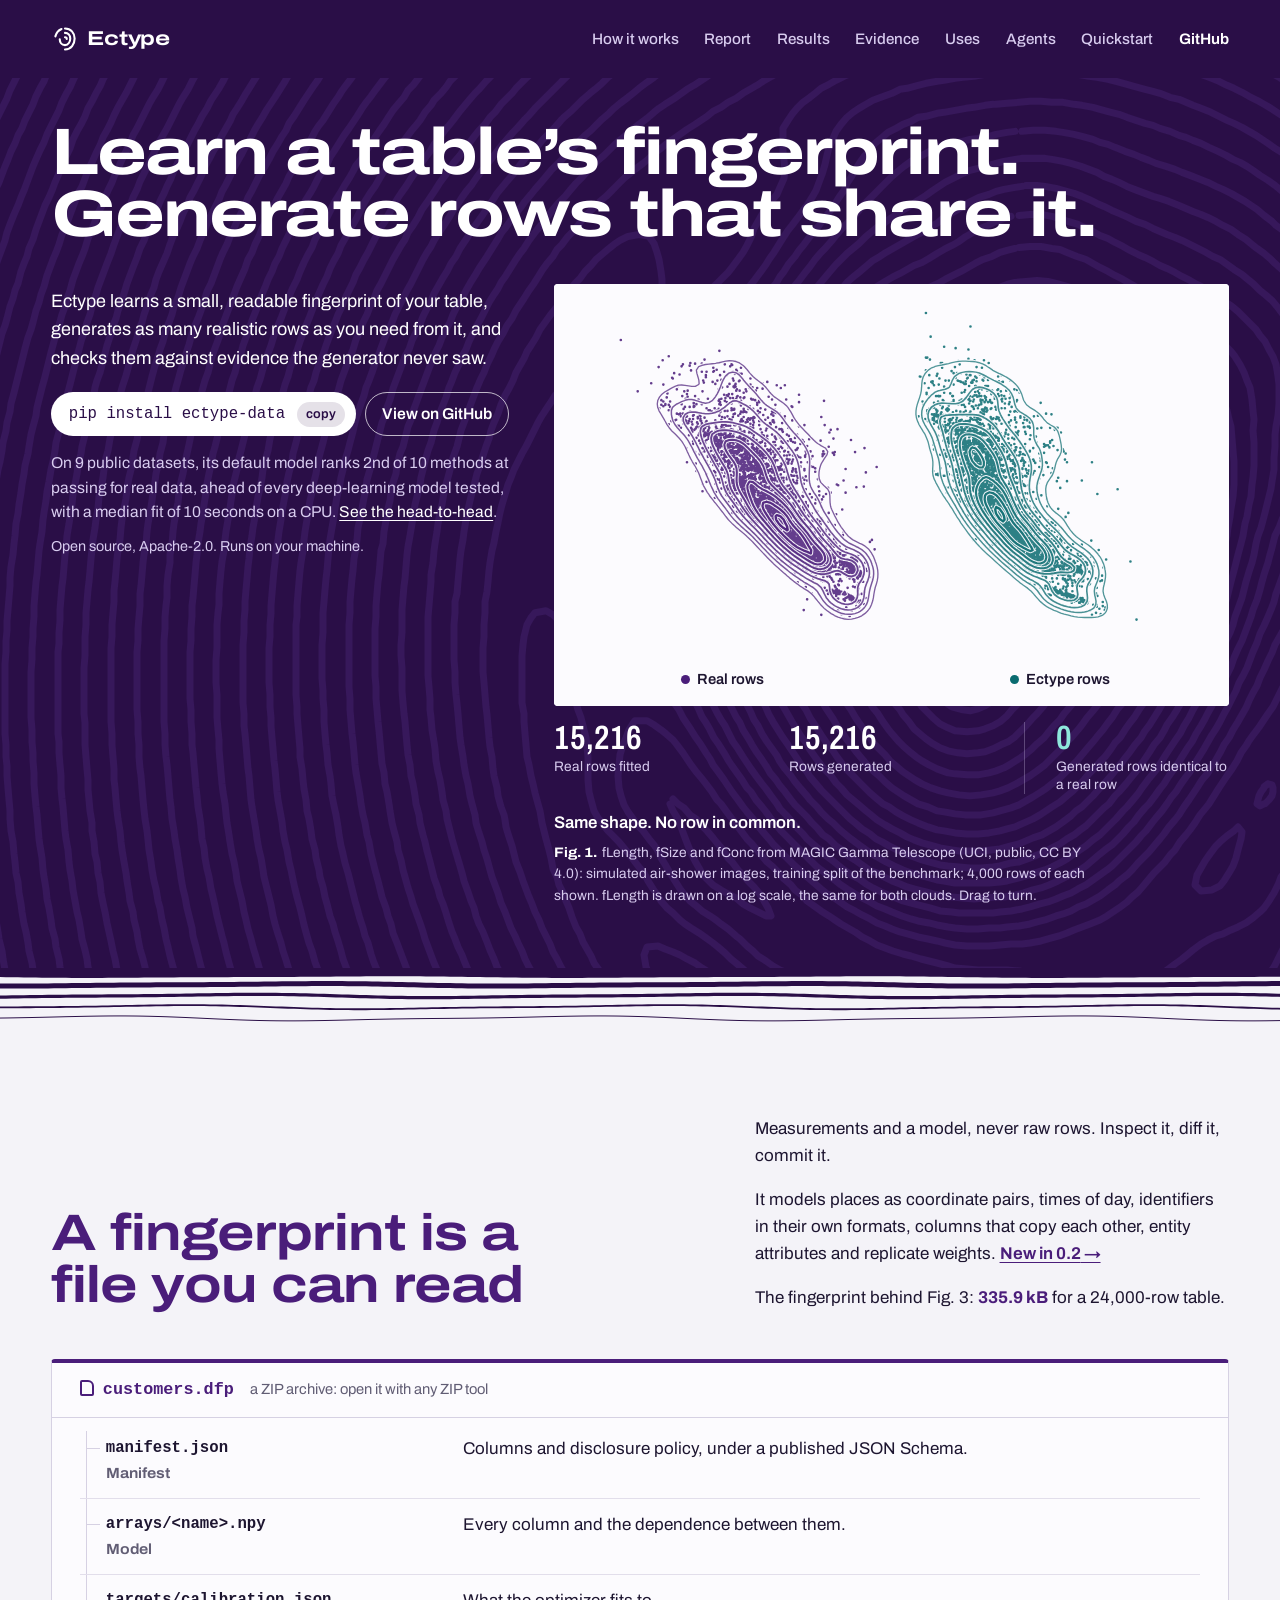
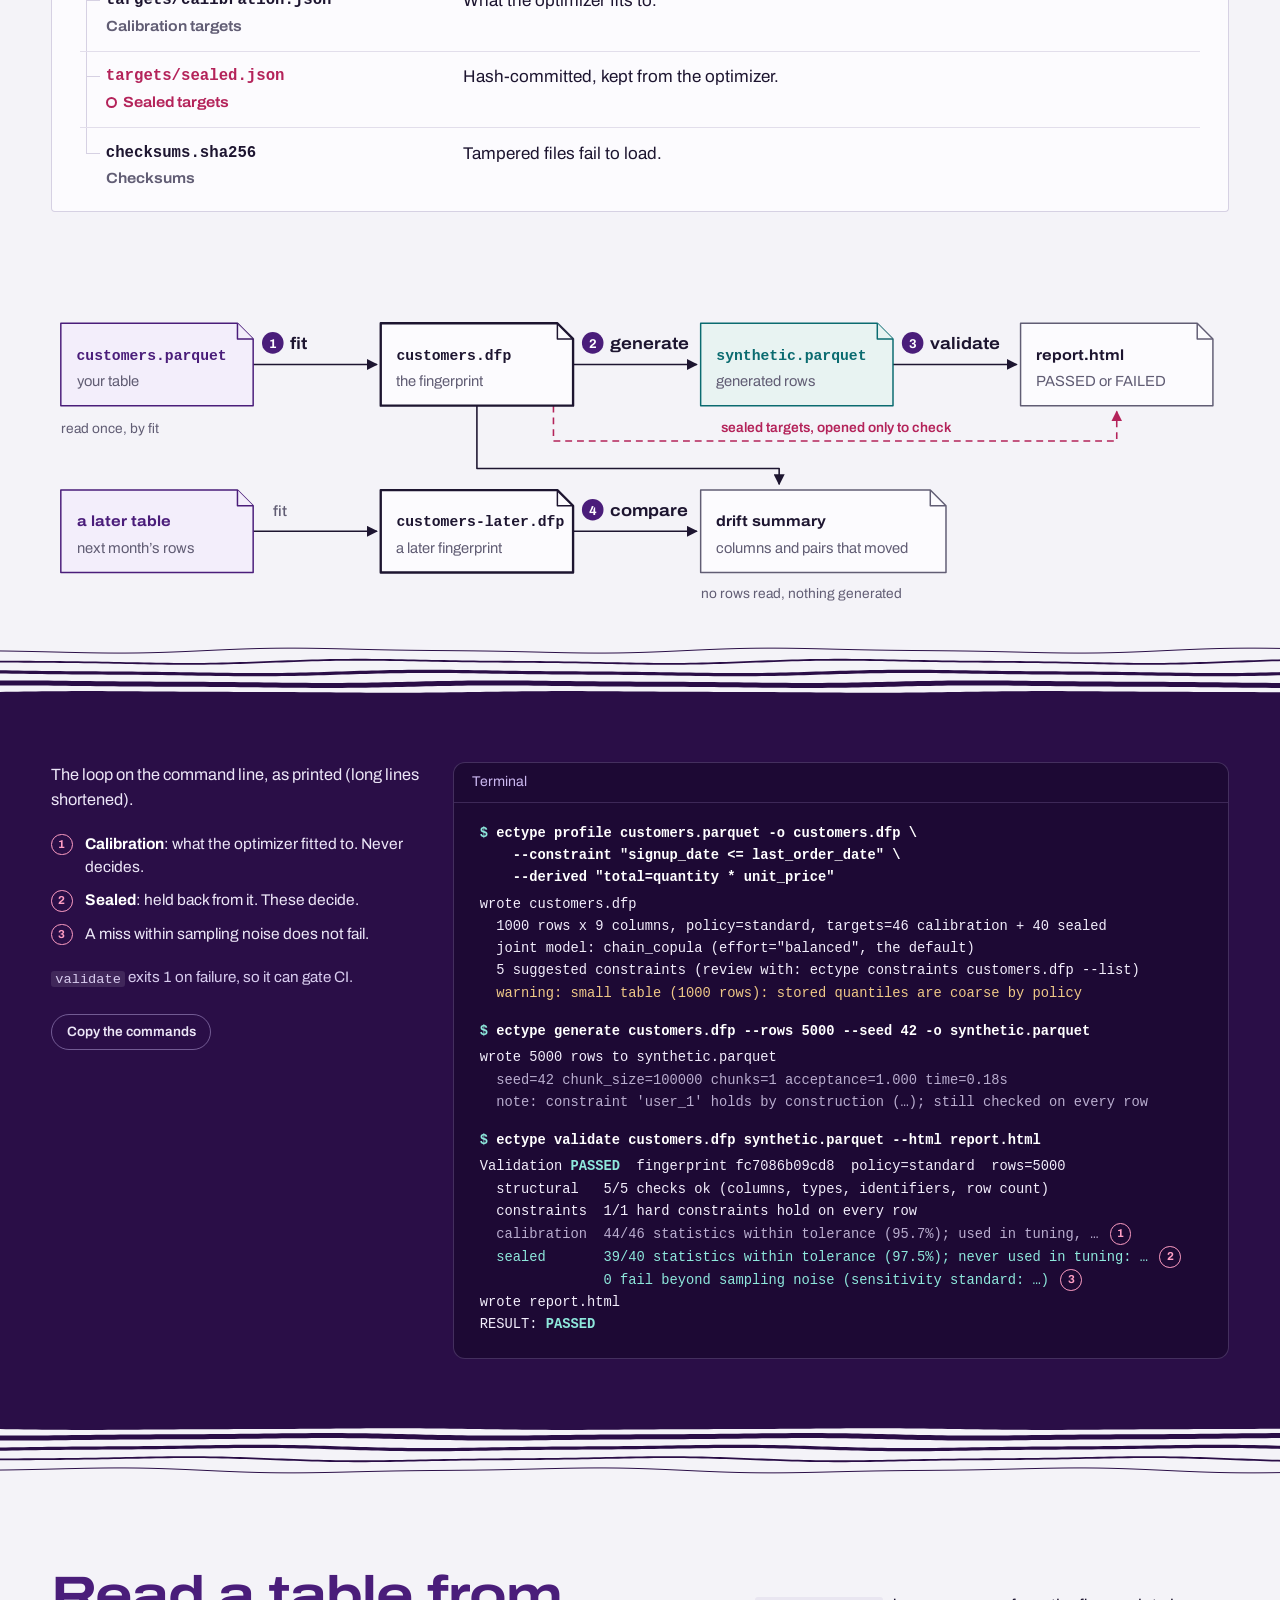
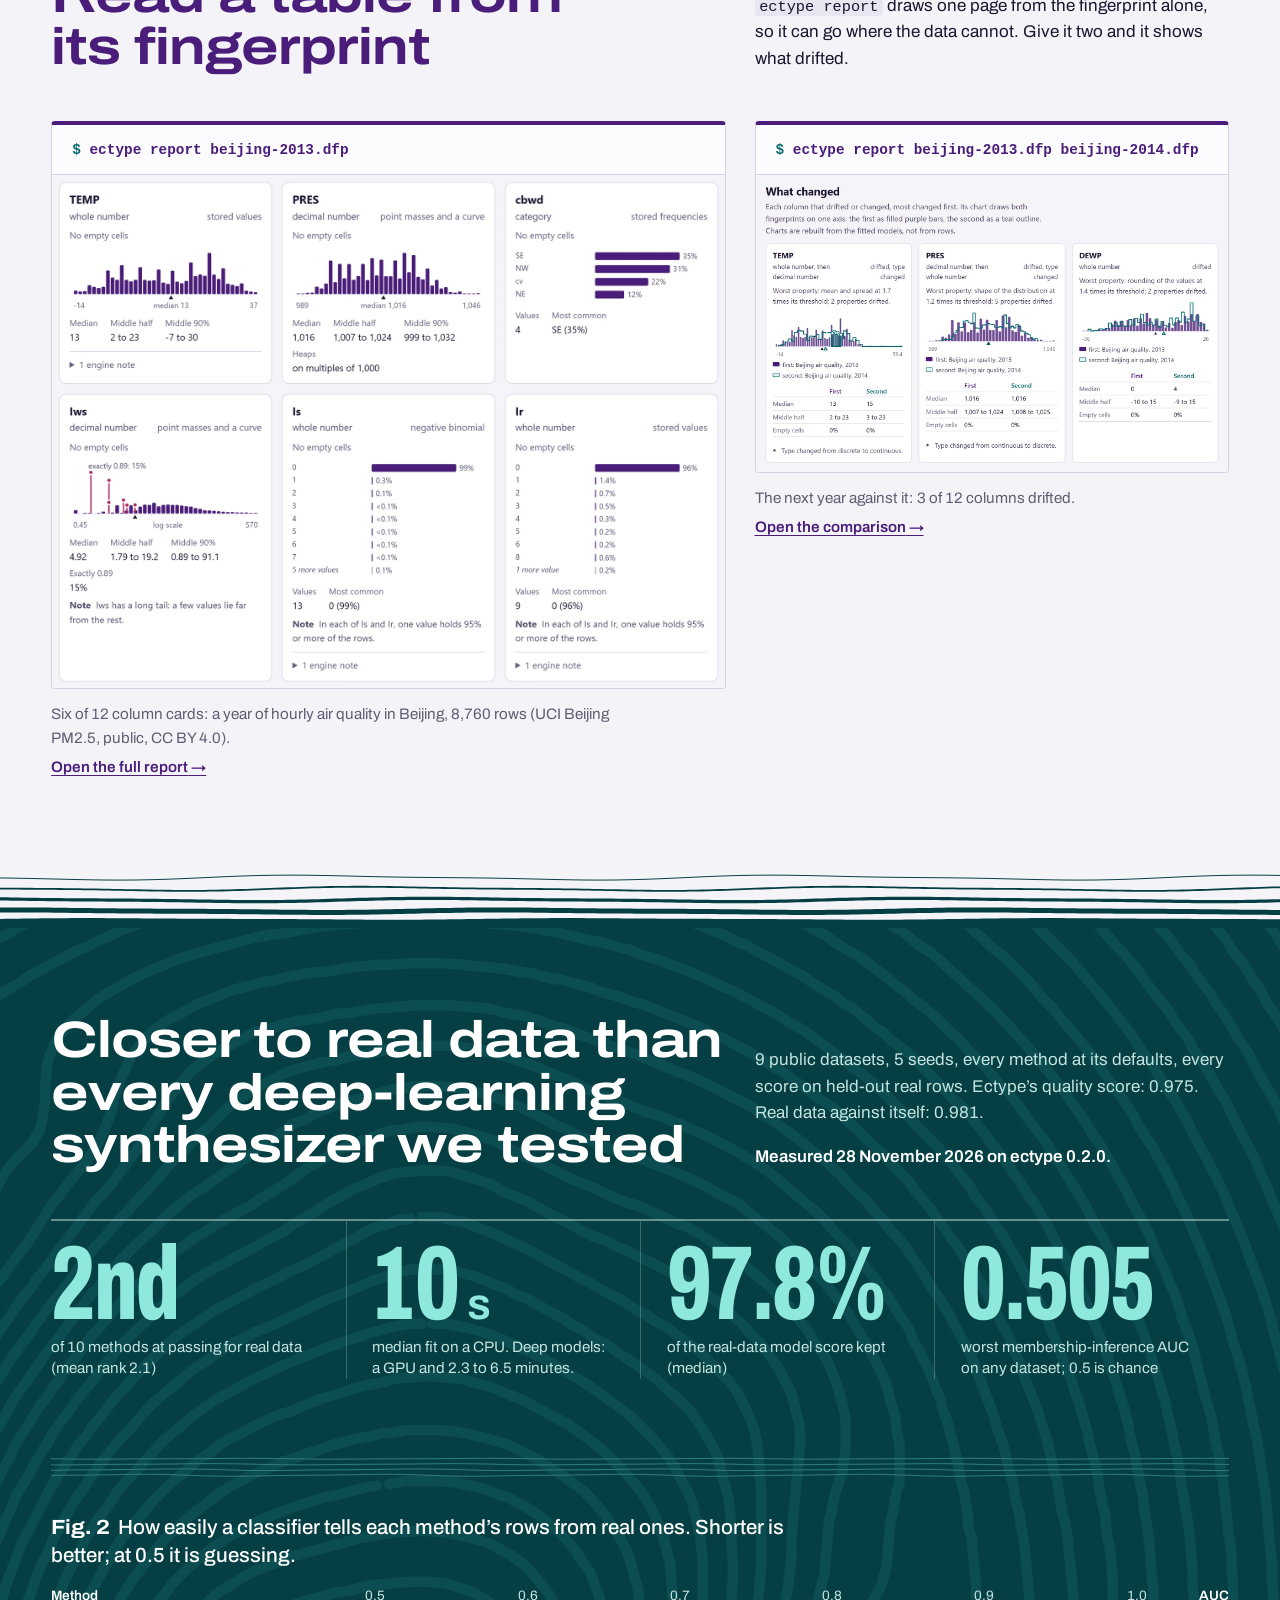
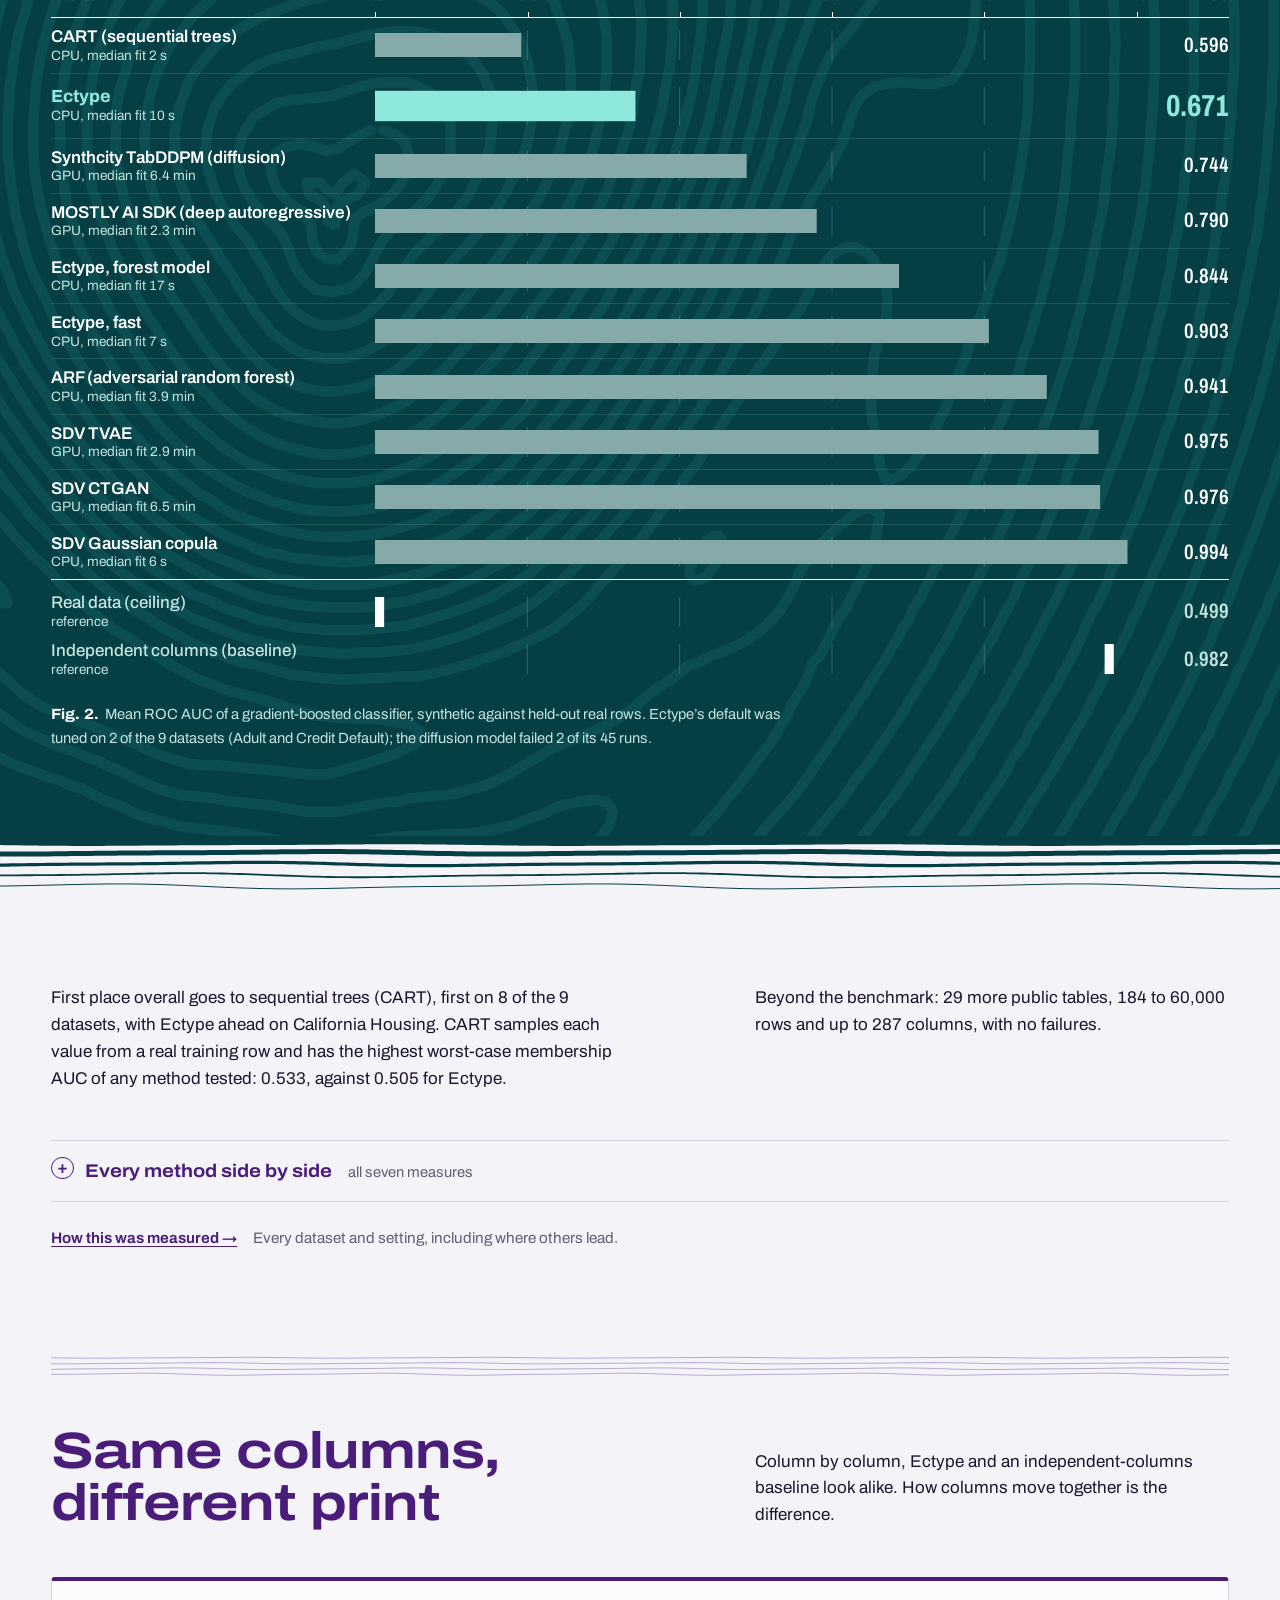
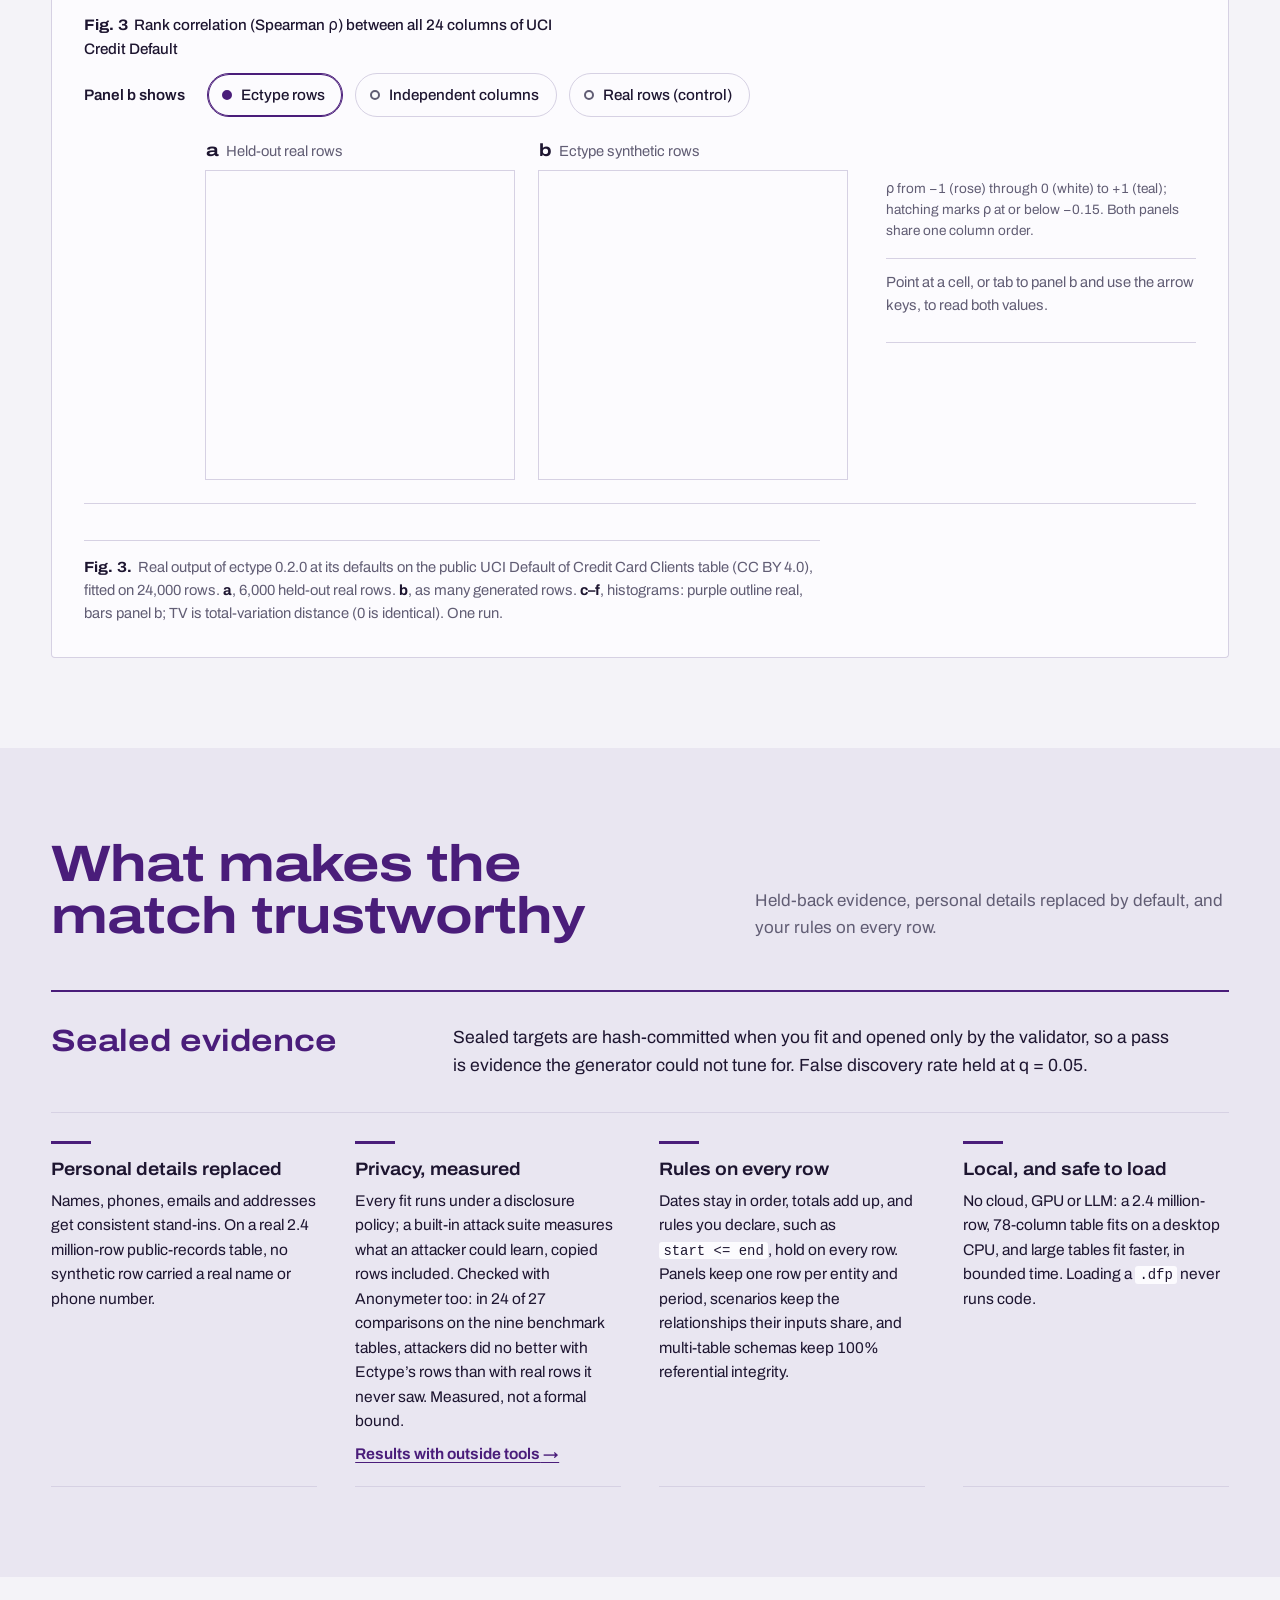
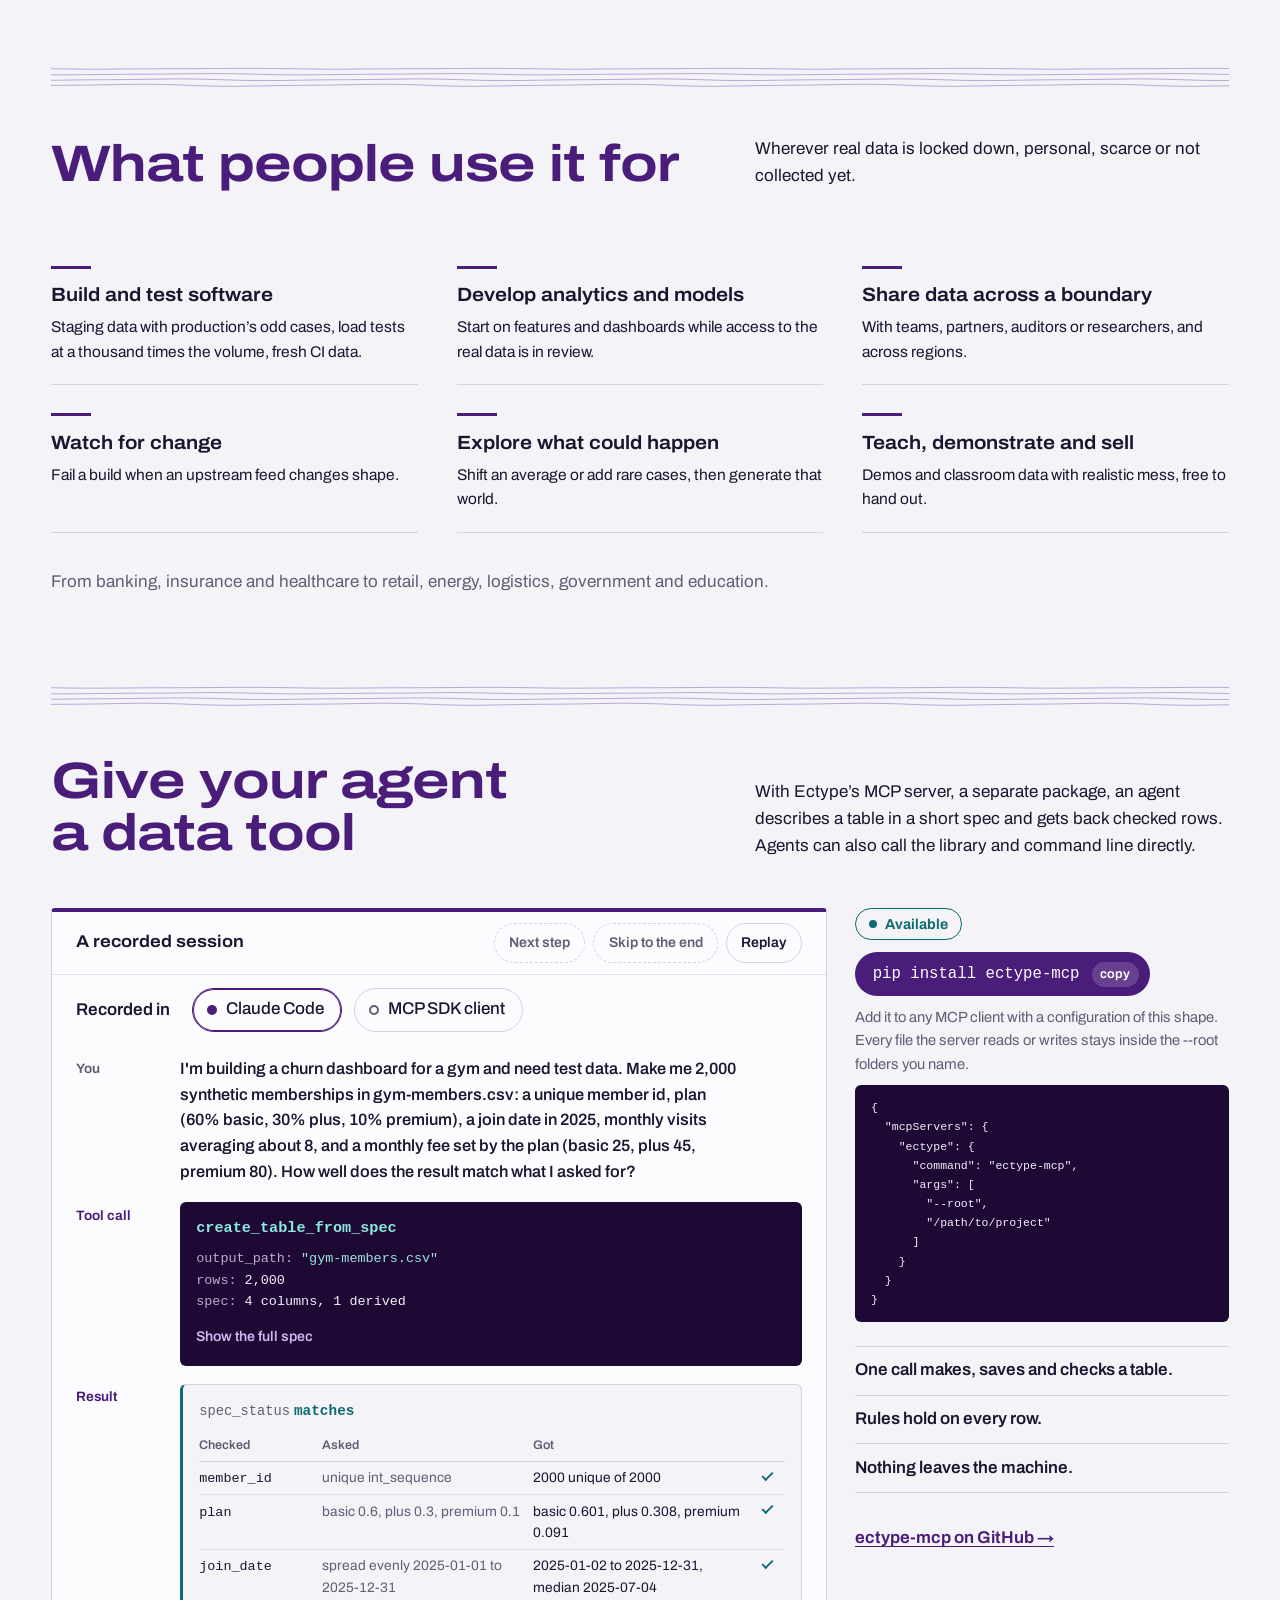
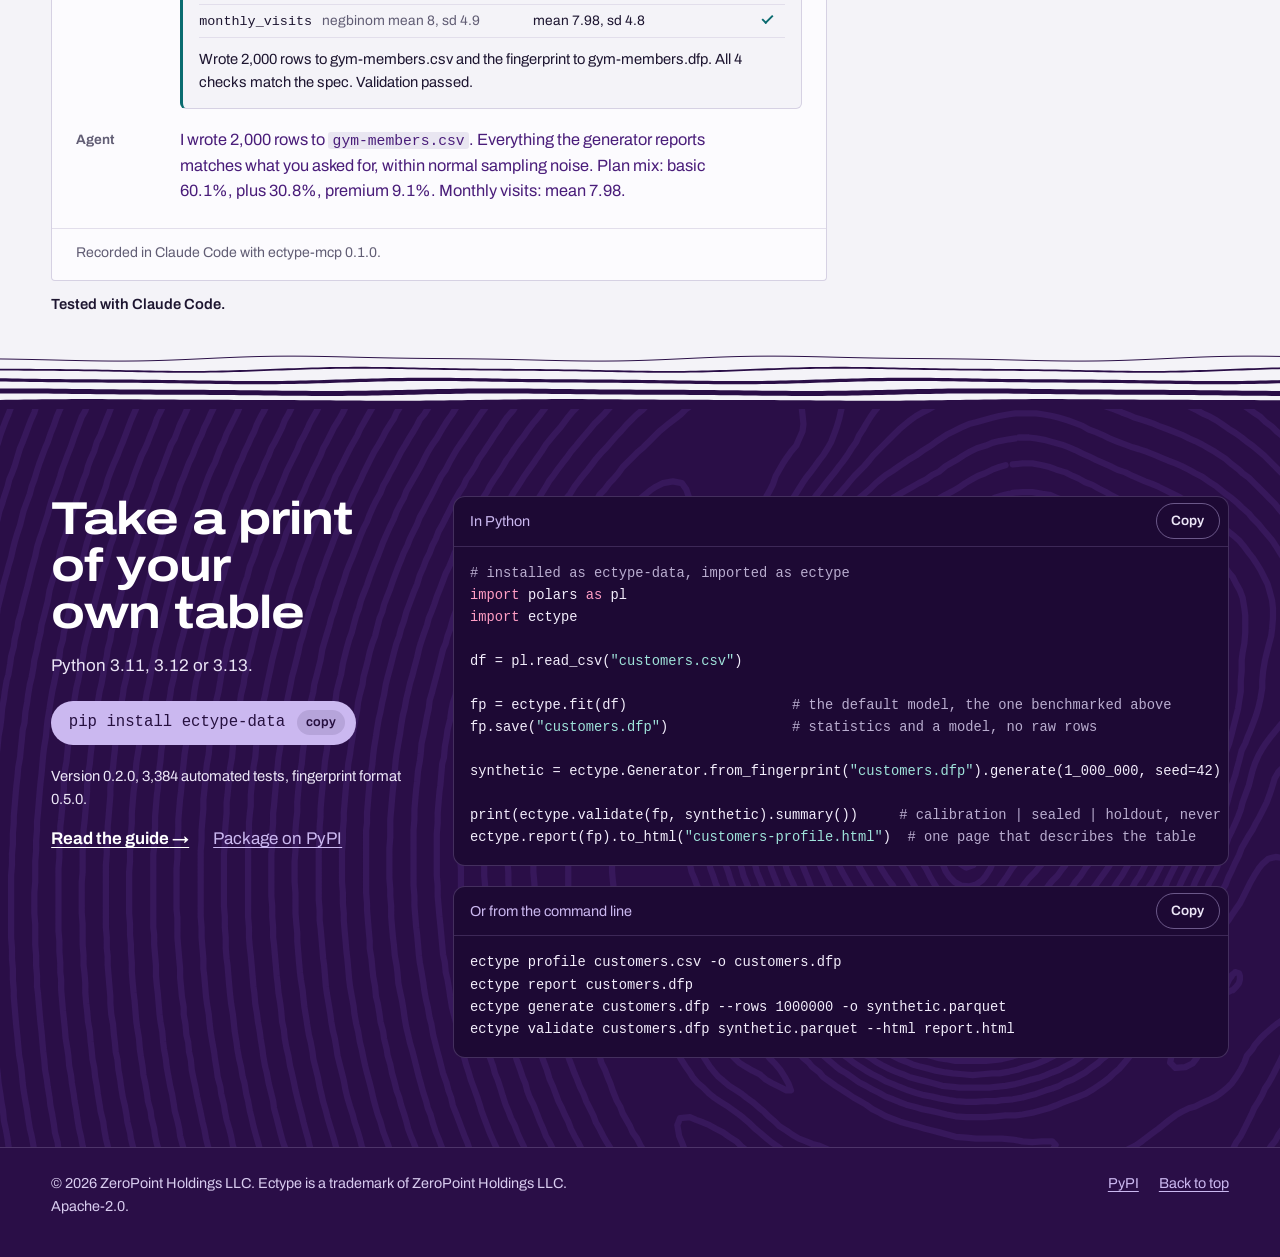
==== commit 39a48172: "Site: privacy item keeps 'Measured, not a formal bound' Co-Authored-By: Claude Fable 5.2 <noreply@an" ====
--- a/index.html
+++ b/index.html
@@ -403,7 +403,7 @@
     </li>
     <li>
       <h3>Privacy, measured</h3>
-      <p>Every fit runs under a disclosure policy; a built-in attack suite measures what an attacker could learn, copied rows included. Checked with Anonymeter too: in 24 of 27 comparisons on the nine benchmark tables, attackers did no better with Ectype’s rows than with real rows it never saw.</p>
+      <p>Every fit runs under a disclosure policy; a built-in attack suite measures what an attacker could learn, copied rows included. Checked with Anonymeter too: in 24 of 27 comparisons on the nine benchmark tables, attackers did no better with Ectype’s rows than with real rows it never saw. Measured, not a formal bound.</p>
       <p class="more-line"><a class="more" data-site="privacyref" href="https://github.com/EctypeHQ/ectype/blob/main/docs/results/privacy-reference.md">Results with outside tools</a></p>
     </li>
     <li>
